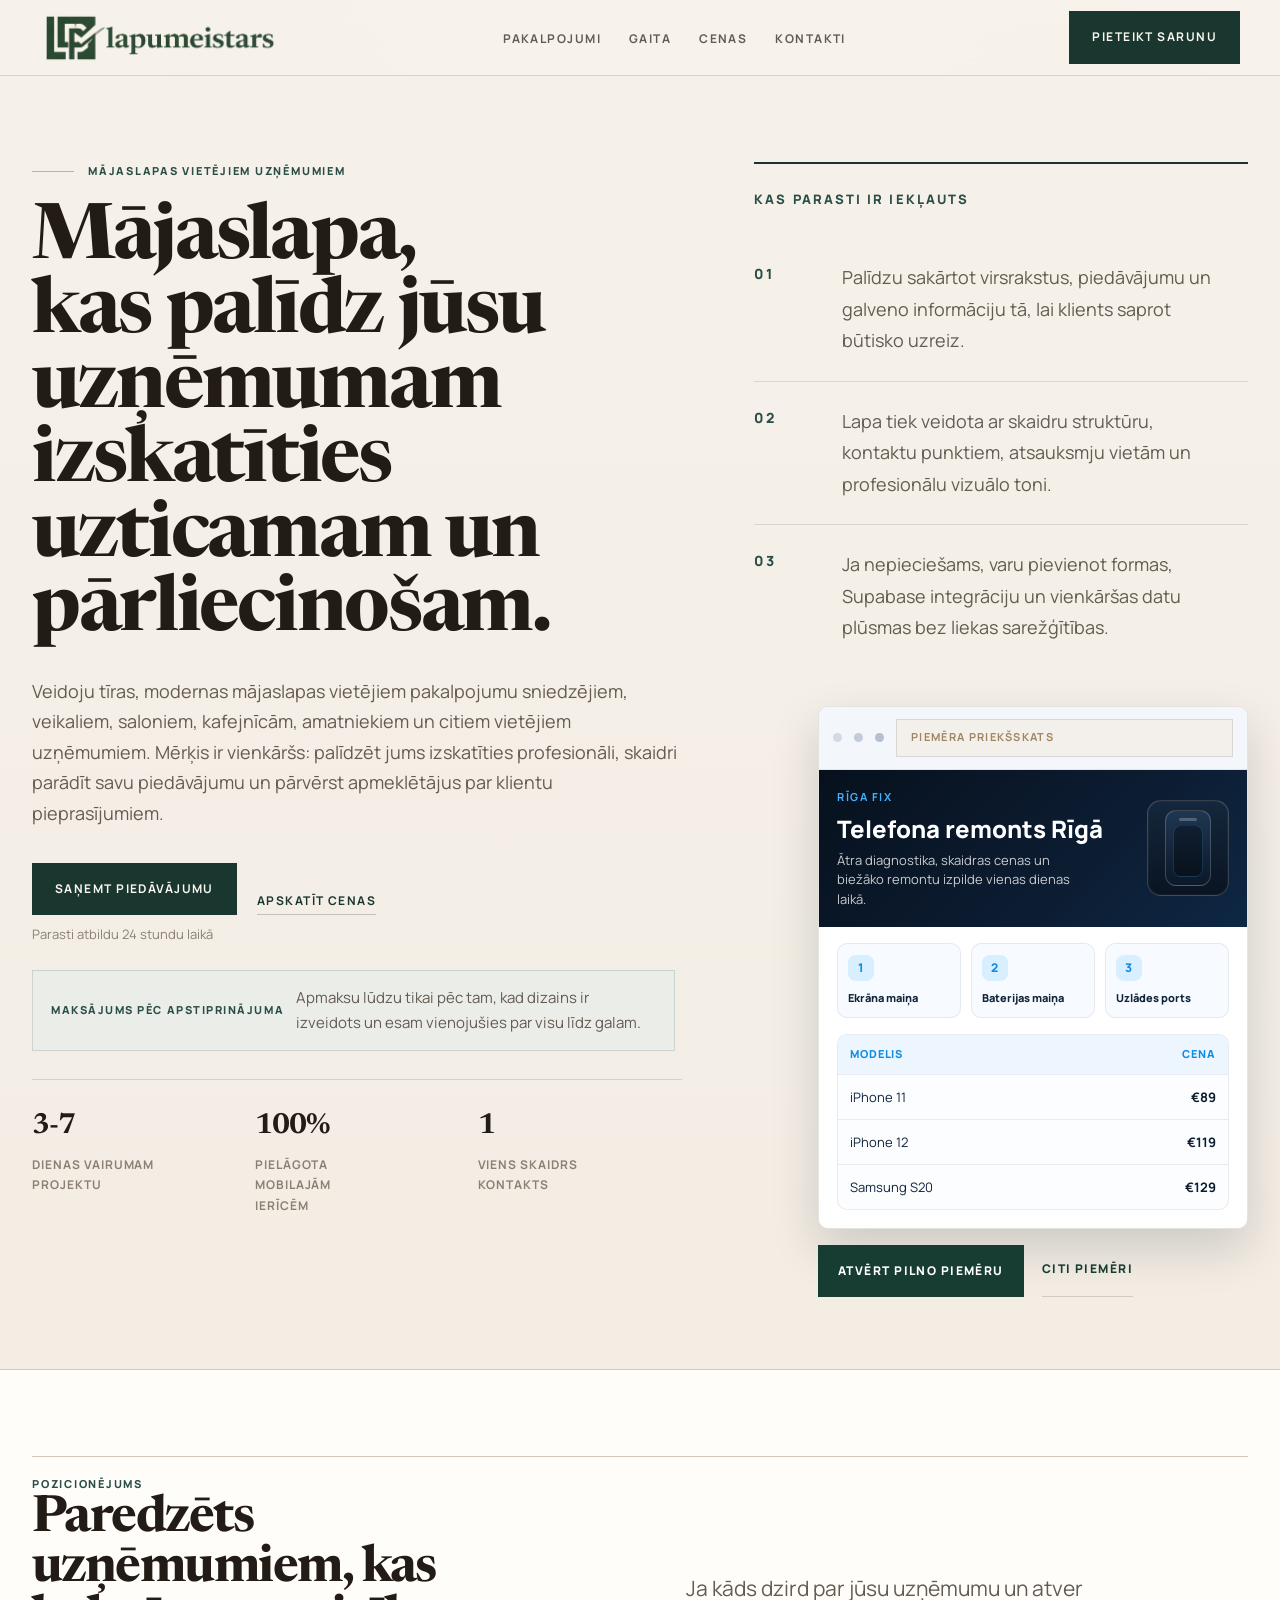
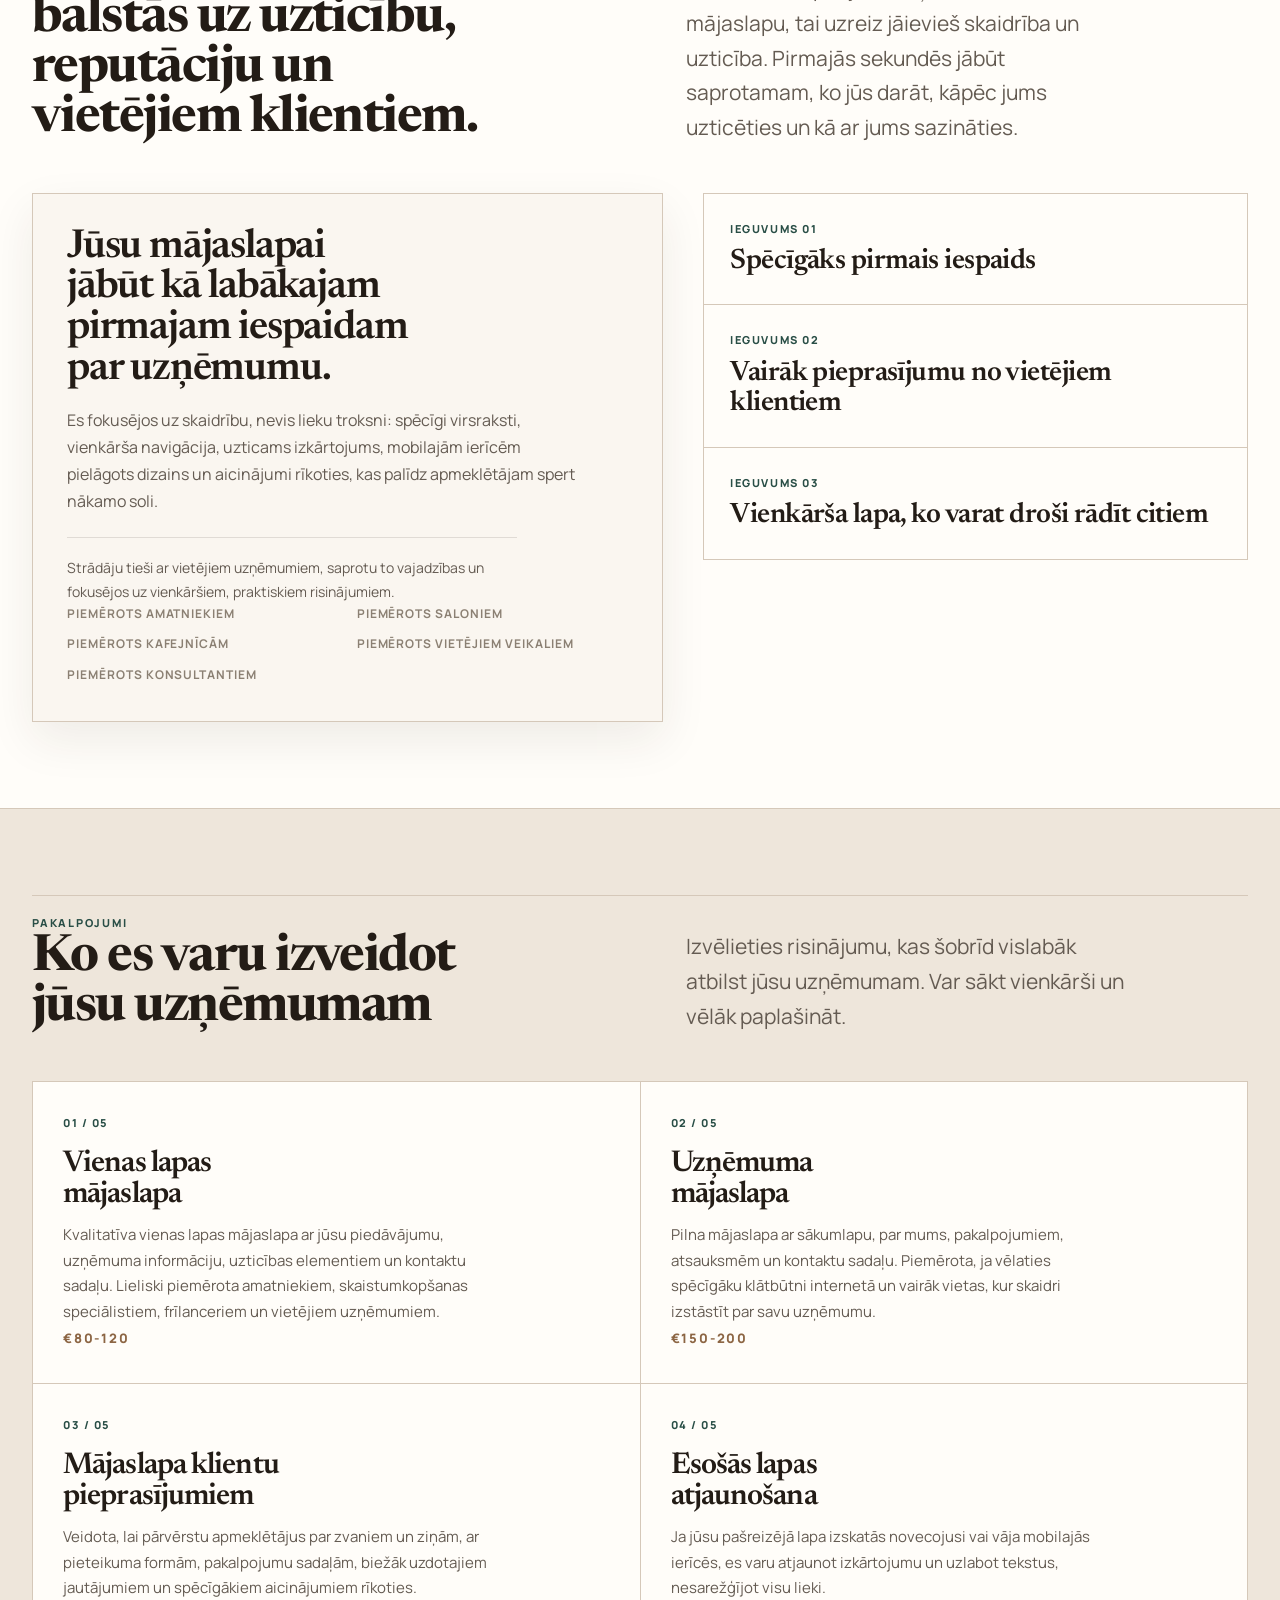
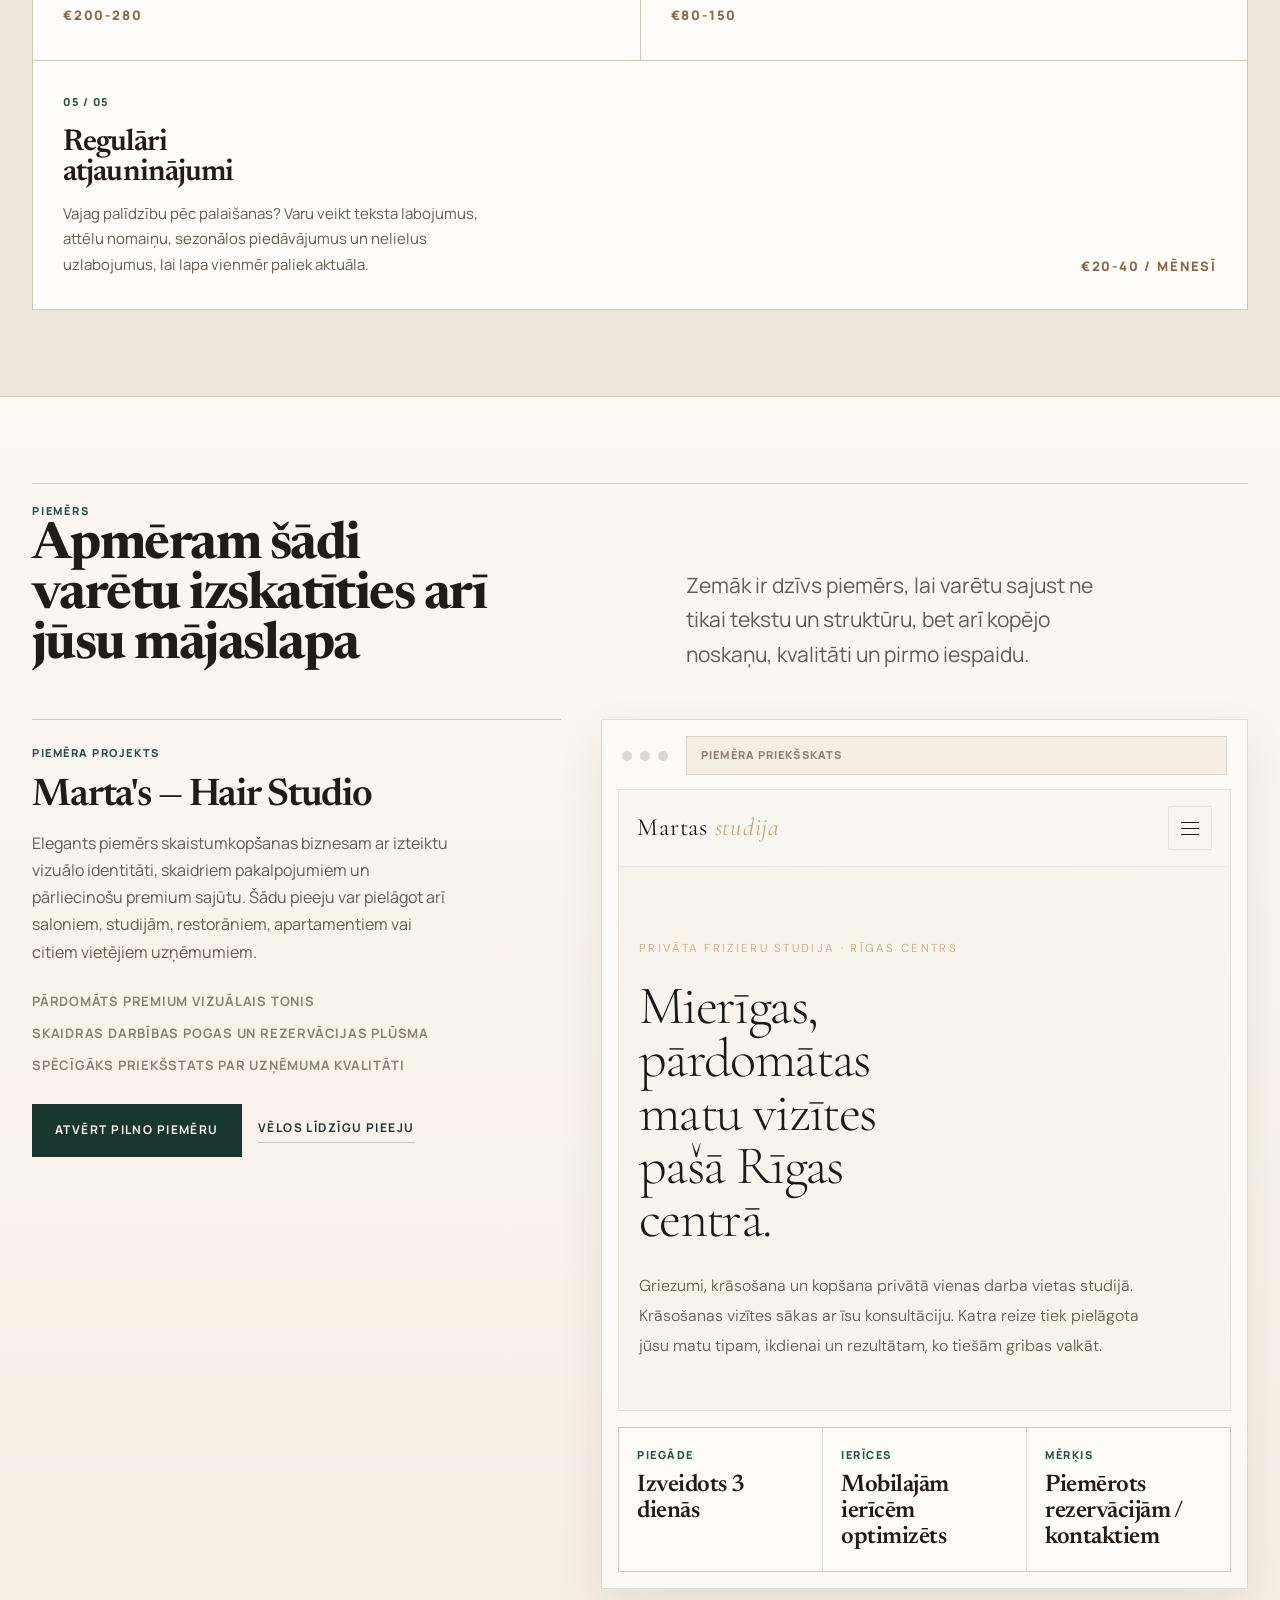
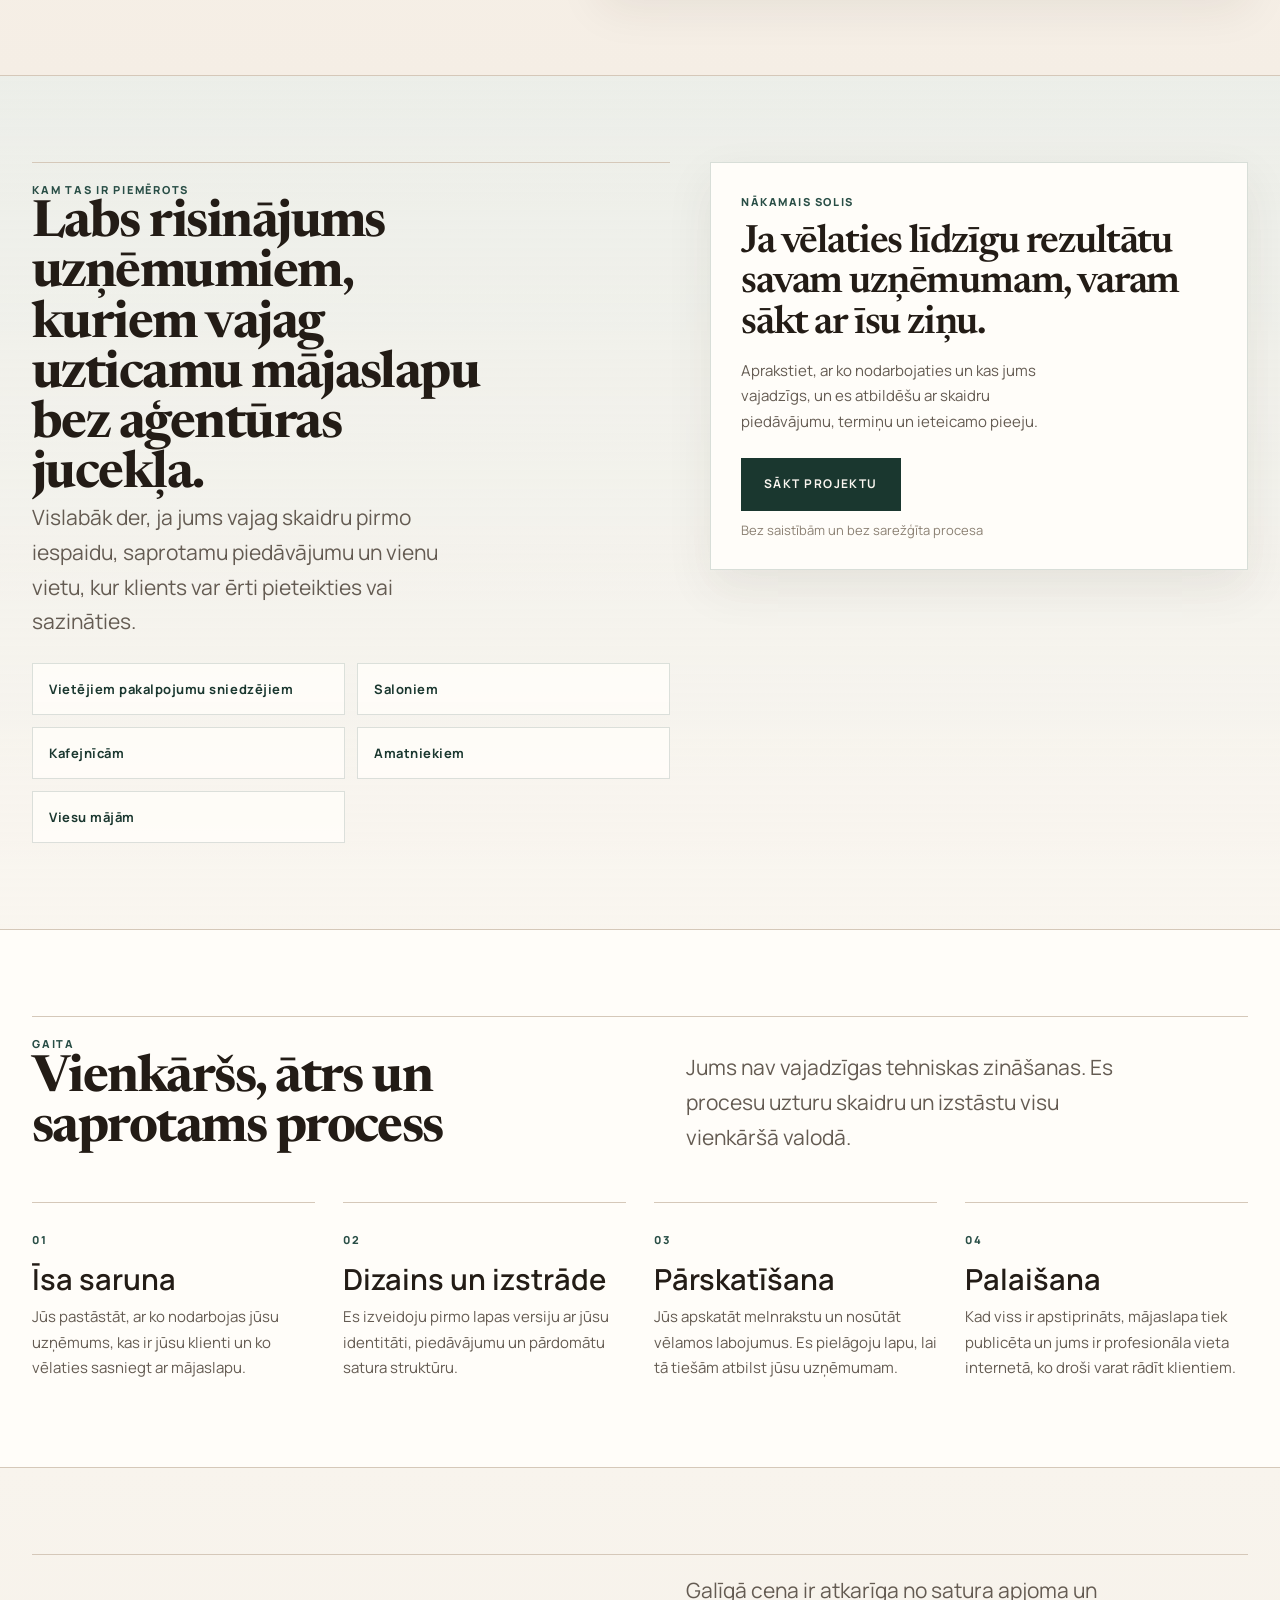
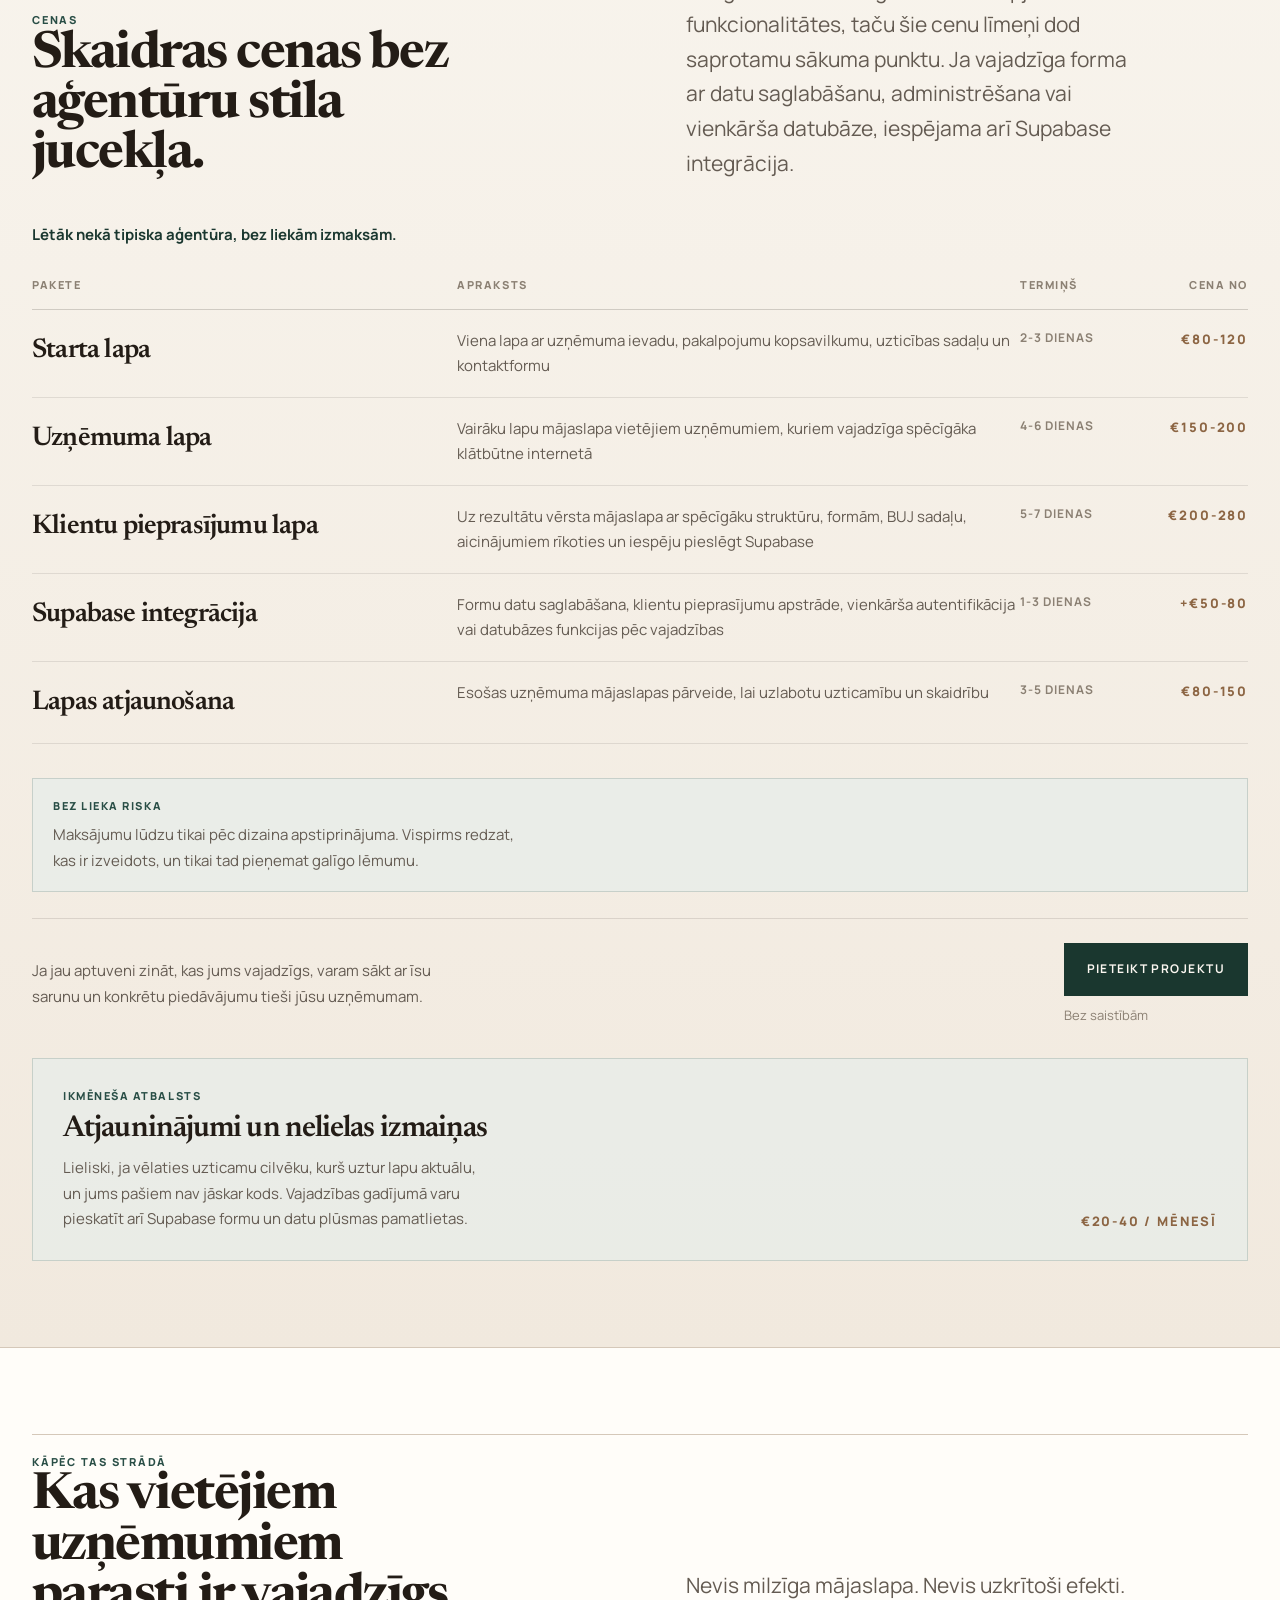
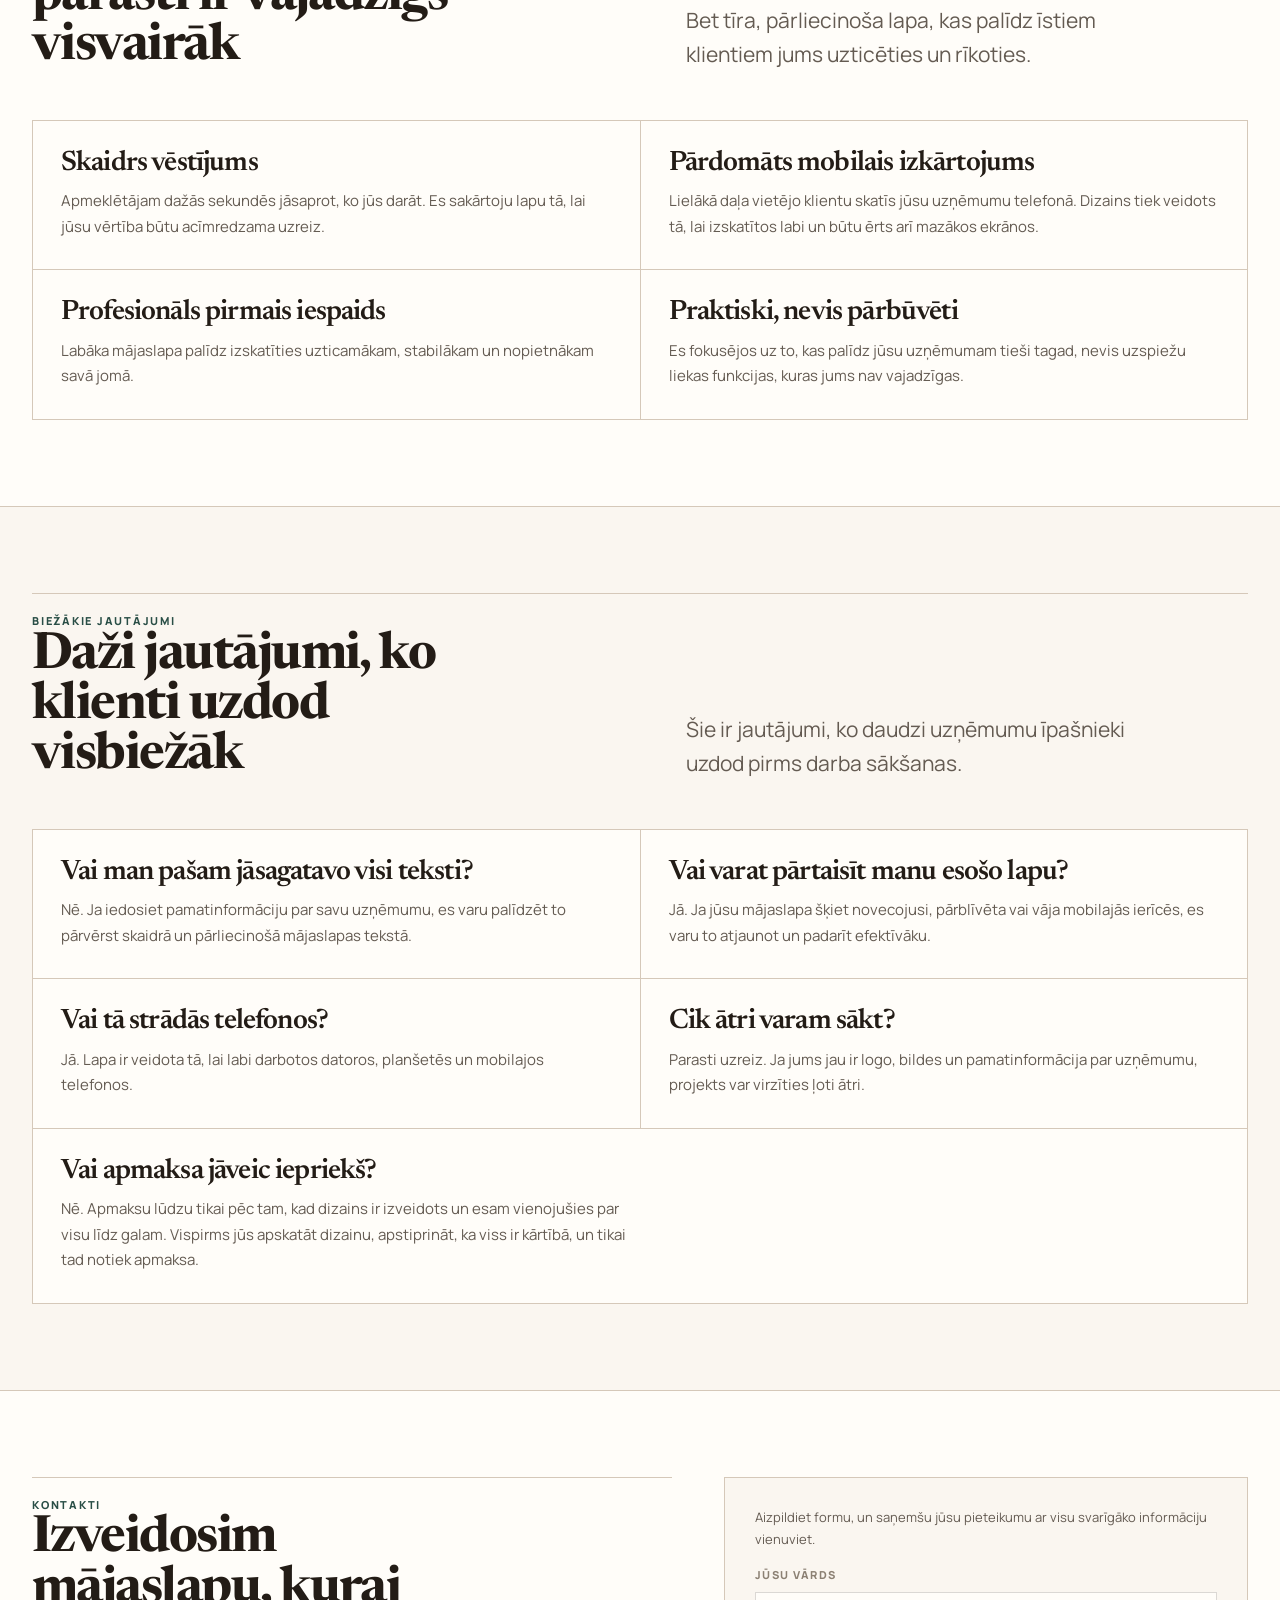
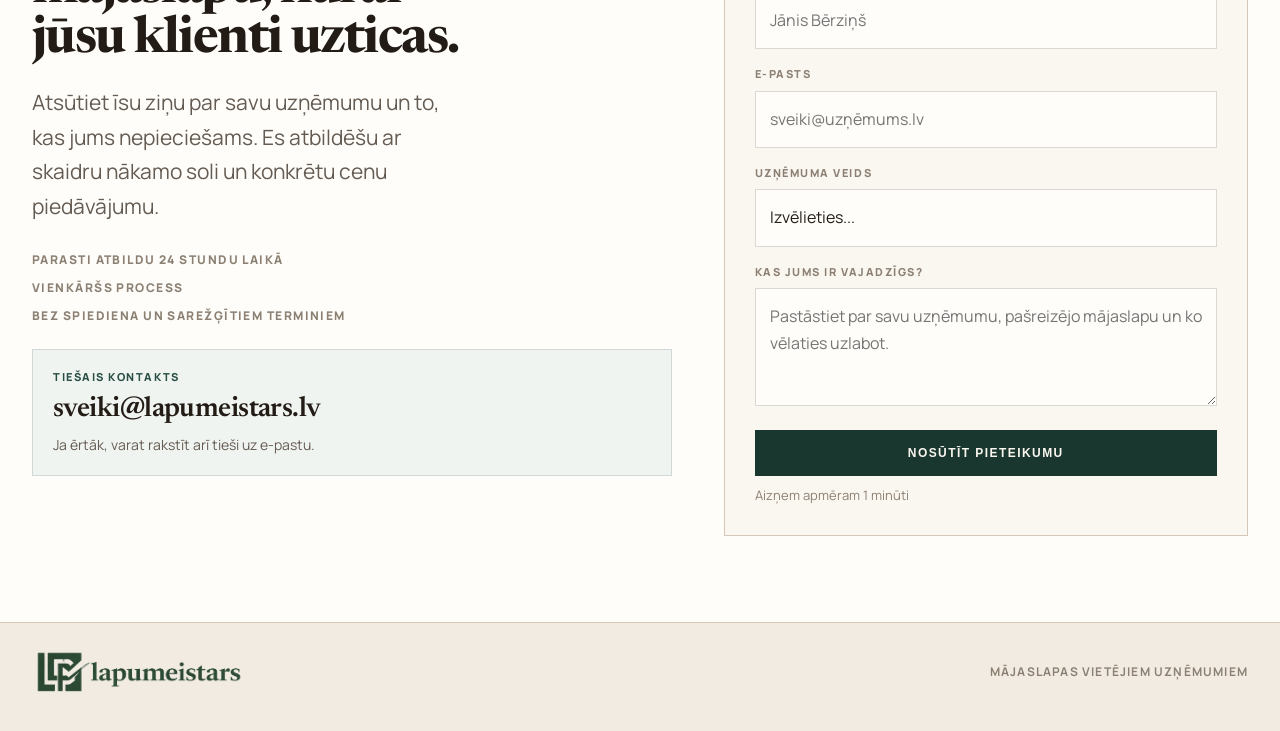
==== index.html @ 53ae664a "Update index.html UGHn" ====
<!DOCTYPE html>
<html lang="lv">
<head>
  <meta charset="UTF-8" />
  <meta name="viewport" content="width=device-width, initial-scale=1.0" />
  <title>Lapumeistars | Mājaslapas vietējiem uzņēmumiem</title>
  <meta
    name="description"
    content="Mājaslapas vietējiem uzņēmumiem. Uzticams dizains, skaidra struktūra un saprotamas cenas, lai jūsu bizness izskatītos profesionāli un iegūtu vairāk klientu."
  />
  <link rel="icon" type="image/png" sizes="256x256" href="lapumeistars-favicon.png" />
  <link rel="shortcut icon" href="lapumeistars-favicon.png" />
  <link rel="preconnect" href="https://fonts.googleapis.com" />
  <link rel="preconnect" href="https://fonts.gstatic.com" crossorigin />
  <link
    href="https://fonts.googleapis.com/css2?family=Manrope:wght@400;500;600;700;800&family=Newsreader:opsz,wght@6..72,400;6..72,600;6..72,700;6..72,800&display=swap"
    rel="stylesheet"
  />
  <link rel="preload" as="image" href="lapumeistars-logo.png" />
  <style>
    *, *::before, *::after { box-sizing: border-box; margin: 0; padding: 0; }

    :root {
      --paper: #f3ede4;
      --paper-soft: #faf6f0;
      --surface: #fffdf9;
      --surface-tint: #eee6db;
      --ink: #231c16;
      --muted: #645b52;
      --muted-soft: #8b8073;
      --line: #d5c8b9;
      --accent: #294e46;
      --accent-strong: #1a372f;
      --accent-soft: #e6eeeb;
      --warm: #8c6543;
      --shadow: 0 18px 44px rgba(45, 35, 22, 0.08);
      --success: #2e6a55;
    }

    html {
      scroll-behavior: smooth;
      scroll-padding-top: 96px;
    }

    body {
      background:
        linear-gradient(180deg, rgba(255, 255, 255, 0.45), rgba(255, 255, 255, 0)) 0 0 / 100% 180px no-repeat,
        linear-gradient(180deg, #f7f2ea 0%, #f1ebe2 100%);
      color: var(--ink);
      caret-color: transparent;
      font-family: "Manrope", sans-serif;
      font-size: 16px;
      line-height: 1.7;
      min-height: 100vh;
      overflow-x: hidden;
    }

    body::before {
      content: "";
      position: fixed;
      inset: 0;
      pointer-events: none;
      background:
        radial-gradient(circle at 14% 10%, rgba(41, 78, 70, 0.06), transparent 20%),
        radial-gradient(circle at 84% 12%, rgba(140, 101, 67, 0.06), transparent 16%);
      z-index: -1;
    }

    a { color: inherit; text-decoration: none; }

    nav {
      position: sticky;
      top: 0;
      z-index: 100;
      display: flex;
      align-items: center;
      justify-content: space-between;
      gap: 30px;
      height: 76px;
      padding: 0 40px;
      background: rgba(247, 242, 234, 0.9);
      backdrop-filter: blur(14px);
      border-bottom: 1px solid rgba(213, 200, 185, 0.8);
    }

    .nav-logo,
    .footer-logo {
      display: inline-flex;
      align-items: center;
      flex-shrink: 0;
    }

    .nav-logo img,
    .footer-logo img {
      display: block;
      width: auto;
      max-width: 100%;
    }

    .nav-logo img { height: 56px; }

    .nav-links {
      display: flex;
      align-items: center;
      gap: 28px;
      list-style: none;
    }

    .nav-links a {
      font-size: 12px;
      font-weight: 700;
      letter-spacing: 0.12em;
      text-transform: uppercase;
      color: var(--muted);
      transition: color 0.2s ease;
    }

    .nav-links a:hover { color: var(--accent-strong); }

    .nav-cta,
    .btn-primary,
    .contact-button {
      display: inline-block;
      border: 1px solid var(--accent-strong);
      background: var(--accent-strong);
      color: var(--paper-soft);
      font-size: 12px;
      font-weight: 700;
      letter-spacing: 0.12em;
      text-transform: uppercase;
      padding: 15px 22px;
      transition: background 0.2s ease, color 0.2s ease, border-color 0.2s ease;
    }

    .nav-cta:hover,
    .btn-primary:hover,
    .contact-button:hover {
      background: var(--accent);
      border-color: var(--accent);
    }

    .btn-secondary {
      display: inline-block;
      font-size: 12px;
      font-weight: 700;
      letter-spacing: 0.12em;
      text-transform: uppercase;
      color: var(--accent-strong);
      padding-bottom: 3px;
      border-bottom: 1px solid rgba(35, 28, 22, 0.22);
      transition: border-color 0.2s ease, color 0.2s ease;
    }

    .btn-secondary:hover {
      color: var(--accent);
      border-color: var(--accent);
    }

    .hero-wrap {
      border-bottom: 1px solid var(--line);
      background:
        linear-gradient(180deg, rgba(255, 255, 255, 0.2), rgba(255, 255, 255, 0)),
        var(--paper);
    }

    .hero,
    .section,
    .pricing-inner,
    .contact-inner {
      width: min(1240px, calc(100% - 64px));
      margin: 0 auto;
    }

    .hero {
      display: grid;
      grid-template-columns: minmax(0, 1.08fr) minmax(320px, 0.82fr);
      gap: 72px;
      padding: 86px 0 72px;
    }

    .hero-copy {
      min-width: 0;
    }

    .eyebrow,
    .section-flag {
      font-size: 11px;
      font-weight: 800;
      letter-spacing: 0.16em;
      text-transform: uppercase;
      color: var(--accent);
    }

    .hero-copy .eyebrow {
      display: flex;
      align-items: center;
      gap: 14px;
      margin-bottom: 22px;
    }

    .hero-copy .eyebrow::before {
      content: "";
      width: 42px;
      height: 1px;
      background: rgba(41, 78, 70, 0.35);
    }

    .hero-title,
    .section-title,
    .service-title,
    .proof-lead,
    .why-title,
    .faq-title,
    .pt-name,
    .rn-title {
      font-family: "Newsreader", serif;
      letter-spacing: -0.03em;
      color: var(--ink);
    }

    .hero-title {
      font-size: clamp(48px, 6vw, 78px);
      font-weight: 700;
      line-height: 0.97;
      margin-bottom: 26px;
      max-width: 11ch;
      text-wrap: balance;
    }

    .hero-body,
    .section-desc,
    .service-body,
    .proof-copy,
    .rn-body,
    .pt-desc,
    .faq-body,
    .why-body,
    .step-body,
    .hero-side-item p {
      color: var(--muted);
    }

    .hero-body {
      font-size: 18px;
      max-width: 43rem;
      margin-bottom: 34px;
    }

    .hero-actions {
      display: flex;
      align-items: center;
      gap: 20px;
      flex-wrap: wrap;
      margin-bottom: 26px;
    }

    .action-stack {
      display: flex;
      flex-direction: column;
      align-items: flex-start;
      gap: 10px;
    }

    .cta-microcopy {
      display: block;
      font-size: 13px;
      line-height: 1.45;
      color: var(--muted-soft);
    }

    .hero-trust {
      display: inline-flex;
      align-items: center;
      gap: 12px;
      margin-bottom: 28px;
      padding: 14px 18px;
      border: 1px solid rgba(41, 78, 70, 0.16);
      background: rgba(230, 238, 235, 0.62);
    }

    .hero-trust strong {
      font-size: 11px;
      font-weight: 800;
      letter-spacing: 0.14em;
      text-transform: uppercase;
      color: var(--accent);
      white-space: nowrap;
    }

    .hero-trust span {
      font-size: 15px;
      color: var(--muted);
      max-width: 40ch;
    }

    .hero-meta {
      display: grid;
      grid-template-columns: repeat(3, minmax(0, 1fr));
      gap: 18px;
      padding-top: 22px;
      border-top: 1px solid rgba(35, 28, 22, 0.14);
    }

    .hero-meta strong {
      display: block;
      font-family: "Newsreader", serif;
      font-size: 29px;
      font-weight: 700;
      letter-spacing: -0.03em;
      margin-bottom: 4px;
    }

    .hero-meta span {
      display: block;
      font-size: 12px;
      font-weight: 700;
      letter-spacing: 0.08em;
      text-transform: uppercase;
      color: var(--muted-soft);
      max-width: 16ch;
    }

    .hero-side {
      padding-top: 24px;
      border-top: 2px solid var(--accent-strong);
      align-self: start;
    }

    .hero-side-title {
      font-size: 13px;
      font-weight: 800;
      letter-spacing: 0.16em;
      text-transform: uppercase;
      color: var(--accent);
      margin-bottom: 28px;
    }

    .hero-side-list {
      display: grid;
    }

    .hero-side-item {
      display: grid;
      grid-template-columns: 64px minmax(0, 1fr);
      gap: 24px;
      padding: 24px 0;
      border-bottom: 1px solid rgba(35, 28, 22, 0.12);
    }

    .hero-side-item:last-child { border-bottom: none; }

    .hero-side-item strong {
      display: block;
      font-size: 14px;
      font-weight: 800;
      letter-spacing: 0.16em;
      text-transform: uppercase;
      color: var(--accent);
    }

    .hero-side-item p {
      font-size: 18px;
      line-height: 1.75;
      max-width: 34ch;
    }

    .section,
    .pricing-inner,
    .contact-inner {
      padding: 86px 0;
    }

    .section-header {
      display: grid;
      grid-template-columns: minmax(0, 0.98fr) minmax(380px, 0.94fr);
      gap: 68px;
      align-items: end;
      margin-bottom: 48px;
      padding-top: 18px;
      border-top: 1px solid var(--line);
    }

    .section-title {
      font-size: clamp(34px, 4vw, 52px);
      font-weight: 700;
      line-height: 0.98;
      max-width: 14ch;
    }

    .section-desc {
      font-size: 21px;
      font-weight: 400;
      line-height: 1.65;
      max-width: 34ch;
    }

    .section-copy {
      align-self: center;
      padding-top: 14px;
    }

    .proof-section {
      background: var(--surface);
      border-bottom: 1px solid var(--line);
    }

    .proof-layout {
      display: grid;
      grid-template-columns: minmax(0, 1.02fr) minmax(320px, 0.88fr);
      gap: 40px;
      align-items: start;
    }

    .proof-panel {
      padding: 34px 34px 36px;
      border: 1px solid var(--line);
      background: var(--paper-soft);
      box-shadow: var(--shadow);
    }

    .proof-lead {
      font-size: 40px;
      font-weight: 600;
      line-height: 1.02;
      max-width: 14ch;
      margin-bottom: 16px;
    }

    .proof-copy {
      font-size: 16px;
      max-width: 52ch;
      margin-bottom: 22px;
    }

    .proof-note {
      padding-top: 18px;
      border-top: 1px solid rgba(35, 28, 22, 0.12);
      font-size: 14px;
      color: var(--muted);
      max-width: 50ch;
    }

    .micro-list {
      display: grid;
      grid-template-columns: repeat(2, minmax(0, 1fr));
      gap: 10px 18px;
      list-style: none;
    }

    .micro-list li {
      font-size: 12px;
      font-weight: 700;
      letter-spacing: 0.08em;
      text-transform: uppercase;
      color: var(--muted-soft);
    }

    .outcome-list {
      display: grid;
      gap: 1px;
      border: 1px solid var(--line);
      background: var(--line);
    }

    .outcome-item {
      padding: 26px 26px 28px;
      background: var(--surface);
    }

    .outcome-label {
      display: block;
      font-size: 11px;
      font-weight: 800;
      letter-spacing: 0.14em;
      text-transform: uppercase;
      color: var(--accent);
      margin-bottom: 8px;
    }

    .outcome-text {
      font-family: "Newsreader", serif;
      font-size: 28px;
      font-weight: 600;
      letter-spacing: -0.02em;
      line-height: 1.08;
    }

    .services-section {
      background: var(--surface-tint);
      border-bottom: 1px solid var(--line);
    }

    .services-grid {
      display: grid;
      grid-template-columns: repeat(2, minmax(0, 1fr));
      gap: 1px;
      background: var(--line);
      border: 1px solid var(--line);
    }

    .service-card {
      padding: 32px 30px;
      background: var(--surface);
      transition: transform 0.22s ease, box-shadow 0.22s ease;
    }

    .service-card:hover {
      transform: translateY(-2px);
      box-shadow: 0 12px 26px rgba(45, 35, 22, 0.06);
    }

    .service-card-wide {
      grid-column: 1 / -1;
      display: grid;
      grid-template-columns: minmax(0, 1fr) auto;
      gap: 24px;
      align-items: end;
    }

    .service-num {
      display: block;
      font-size: 11px;
      font-weight: 800;
      letter-spacing: 0.14em;
      text-transform: uppercase;
      color: var(--accent);
      margin-bottom: 16px;
    }

    .service-title {
      font-size: 30px;
      font-weight: 600;
      line-height: 1.02;
      margin-bottom: 12px;
      max-width: 14ch;
    }

    .service-body {
      font-size: 15px;
      max-width: 48ch;
    }

    .service-price,
    .pt-price,
    .rn-price {
      font-size: 13px;
      font-weight: 800;
      letter-spacing: 0.14em;
      text-transform: uppercase;
      color: var(--warm);
    }

    .examples-section {
      background: linear-gradient(180deg, #fcf8f2 0%, #f5eee5 100%);
      border-bottom: 1px solid var(--line);
    }

    .example-layout {
      display: grid;
      grid-template-columns: minmax(320px, 0.9fr) minmax(0, 1.1fr);
      gap: 40px;
      align-items: start;
    }

    .example-copy {
      padding-top: 18px;
      border-top: 1px solid var(--line);
    }

    .example-label {
      display: inline-block;
      margin-bottom: 14px;
      font-size: 11px;
      font-weight: 800;
      letter-spacing: 0.14em;
      text-transform: uppercase;
      color: var(--accent);
    }

    .example-name {
      font-family: "Newsreader", serif;
      font-size: 38px;
      font-weight: 600;
      line-height: 1.02;
      letter-spacing: -0.03em;
      margin-bottom: 14px;
    }

    .example-desc {
      font-size: 16px;
      color: var(--muted);
      max-width: 42ch;
      margin-bottom: 24px;
    }

    .example-list {
      display: grid;
      gap: 10px;
      list-style: none;
      margin-bottom: 28px;
    }

    .example-list li {
      font-size: 13px;
      font-weight: 700;
      letter-spacing: 0.06em;
      text-transform: uppercase;
      color: var(--muted-soft);
    }

    .example-actions {
      display: flex;
      align-items: center;
      gap: 16px;
      flex-wrap: wrap;
    }

    .example-browser {
      padding: 16px;
      border: 1px solid rgba(35, 28, 22, 0.14);
      background: rgba(255, 253, 249, 0.84);
      box-shadow: var(--shadow);
    }

    .example-browser-bar {
      display: flex;
      align-items: center;
      justify-content: space-between;
      gap: 18px;
      padding: 0 4px 14px;
    }

    .example-browser-dots {
      display: flex;
      gap: 8px;
    }

    .example-browser-dots span {
      width: 10px;
      height: 10px;
      border-radius: 999px;
      background: rgba(35, 28, 22, 0.16);
    }

    .example-browser-url {
      flex: 1;
      min-width: 0;
      padding: 9px 14px;
      border: 1px solid rgba(35, 28, 22, 0.12);
      background: rgba(243, 237, 228, 0.9);
      font-size: 11px;
      font-weight: 800;
      letter-spacing: 0.1em;
      text-transform: uppercase;
      color: var(--muted-soft);
      white-space: nowrap;
      overflow: hidden;
      text-overflow: ellipsis;
    }

    .example-browser-screen {
      min-height: 620px;
      border: 1px solid rgba(35, 28, 22, 0.12);
      background: var(--surface);
      overflow: hidden;
    }

    .example-browser-screen iframe {
      width: 100%;
      height: 620px;
      border: 0;
      display: block;
      background: var(--surface);
    }

    .example-deliverables {
      display: grid;
      grid-template-columns: repeat(3, minmax(0, 1fr));
      gap: 1px;
      margin-top: 16px;
      border: 1px solid rgba(35, 28, 22, 0.12);
      background: rgba(35, 28, 22, 0.12);
    }

    .example-deliverable {
      padding: 18px 18px 20px;
      background: rgba(255, 253, 249, 0.96);
    }

    .example-deliverable span {
      display: block;
      font-size: 11px;
      font-weight: 800;
      letter-spacing: 0.14em;
      text-transform: uppercase;
      color: var(--accent);
      margin-bottom: 8px;
    }

    .example-deliverable strong {
      display: block;
      font-family: "Newsreader", serif;
      font-size: 24px;
      font-weight: 600;
      line-height: 1.08;
      letter-spacing: -0.02em;
      color: var(--ink);
    }

    .mid-cta-section {
      background: linear-gradient(180deg, rgba(230, 238, 235, 0.56) 0%, rgba(250, 246, 240, 0.92) 100%);
      border-bottom: 1px solid var(--line);
    }

    .mid-cta-grid {
      display: grid;
      grid-template-columns: minmax(0, 1.02fr) minmax(320px, 0.86fr);
      gap: 40px;
      align-items: start;
    }

    .mid-cta-copy {
      padding-top: 18px;
      border-top: 1px solid var(--line);
    }

    .fit-list {
      display: grid;
      grid-template-columns: repeat(auto-fit, minmax(220px, 1fr));
      gap: 12px;
      list-style: none;
      margin-top: 24px;
    }

    .fit-item {
      padding: 14px 16px;
      border: 1px solid rgba(41, 78, 70, 0.16);
      background: rgba(255, 253, 249, 0.88);
      font-size: 13px;
      font-weight: 700;
      letter-spacing: 0.04em;
      color: var(--accent-strong);
    }

    .mid-cta-panel {
      padding: 30px;
      border: 1px solid rgba(41, 78, 70, 0.18);
      background: var(--surface);
      box-shadow: var(--shadow);
    }

    .mid-cta-kicker {
      margin-bottom: 12px;
      font-size: 11px;
      font-weight: 800;
      letter-spacing: 0.14em;
      text-transform: uppercase;
      color: var(--accent);
    }

    .mid-cta-title {
      font-family: "Newsreader", serif;
      font-size: 39px;
      font-weight: 600;
      line-height: 1.03;
      letter-spacing: -0.03em;
      margin-bottom: 14px;
    }

    .mid-cta-body {
      font-size: 15px;
      color: var(--muted);
      max-width: 38ch;
      margin-bottom: 24px;
    }

    .process-section {
      background: var(--surface);
      border-bottom: 1px solid var(--line);
    }

    .steps-grid {
      display: grid;
      grid-template-columns: repeat(4, minmax(0, 1fr));
      gap: 28px;
    }

    .step {
      padding-top: 22px;
      border-top: 1px solid var(--line);
    }

    .step-num {
      display: inline-block;
      margin-bottom: 14px;
      font-size: 11px;
      font-weight: 800;
      letter-spacing: 0.14em;
      text-transform: uppercase;
      color: var(--accent);
    }

    .step-title {
      font-size: 29px;
      font-weight: 600;
      line-height: 1.04;
      margin-bottom: 10px;
    }

    .step-body {
      font-size: 15px;
    }

    .pricing-section {
      background: linear-gradient(180deg, #f8f4ed, #f1e9de);
      border-bottom: 1px solid var(--line);
    }

    .pricing-table {
      width: 100%;
      border-collapse: collapse;
      margin-bottom: 34px;
    }

    .pricing-table thead tr {
      border-bottom: 1px solid rgba(35, 28, 22, 0.18);
    }

    .pricing-table th {
      padding: 0 0 14px;
      text-align: left;
      font-size: 11px;
      font-weight: 800;
      letter-spacing: 0.14em;
      text-transform: uppercase;
      color: var(--muted-soft);
    }

    .pricing-table th:last-child,
    .pt-price { text-align: right; }

    .pricing-table td {
      padding: 18px 0;
      vertical-align: top;
      border-bottom: 1px solid rgba(35, 28, 22, 0.1);
    }

    .pt-name {
      font-size: 27px;
      font-weight: 600;
      padding-right: 24px;
    }

    .pt-desc {
      font-size: 15px;
      padding-right: 24px;
      max-width: 42ch;
    }

    .pt-time {
      font-size: 12px;
      font-weight: 700;
      letter-spacing: 0.08em;
      text-transform: uppercase;
      color: var(--muted-soft);
      padding-right: 24px;
      white-space: nowrap;
    }

    .pt-price {
      white-space: nowrap;
    }

    .retainer-note {
      display: flex;
      align-items: end;
      justify-content: space-between;
      gap: 28px;
      padding: 28px 30px;
      border: 1px solid rgba(41, 78, 70, 0.18);
      background: rgba(230, 238, 235, 0.68);
    }

    .rn-label {
      font-size: 11px;
      font-weight: 800;
      letter-spacing: 0.14em;
      text-transform: uppercase;
      color: var(--accent);
      margin-bottom: 8px;
    }

    .rn-title {
      font-size: 30px;
      font-weight: 600;
      line-height: 1.04;
      margin-bottom: 10px;
    }

    .rn-body {
      font-size: 15px;
      max-width: 46ch;
    }

    .pricing-actions {
      display: flex;
      align-items: center;
      justify-content: space-between;
      gap: 26px;
      margin-bottom: 34px;
      padding-top: 24px;
      border-top: 1px solid rgba(35, 28, 22, 0.12);
    }

    .pricing-actions p {
      font-size: 15px;
      color: var(--muted);
      max-width: 46ch;
    }

    .pricing-trust {
      display: flex;
      align-items: flex-start;
      gap: 16px;
      margin-bottom: 26px;
      padding: 18px 20px;
      border: 1px solid rgba(41, 78, 70, 0.18);
      background: rgba(230, 238, 235, 0.68);
    }

    .pricing-trust strong {
      display: block;
      font-size: 11px;
      font-weight: 800;
      letter-spacing: 0.14em;
      text-transform: uppercase;
      color: var(--accent);
      margin-bottom: 6px;
    }

    .pricing-trust p {
      font-size: 15px;
      color: var(--muted);
      max-width: 54ch;
    }

    .pricing-positioning {
      margin: -6px 0 28px;
      font-size: 15px;
      font-weight: 700;
      color: var(--accent-strong);
    }

    .trust-section {
      background: var(--surface);
      border-bottom: 1px solid var(--line);
    }

    .why-grid,
    .faq-grid {
      display: grid;
      grid-template-columns: repeat(2, minmax(0, 1fr));
      gap: 1px;
      background: var(--line);
      border: 1px solid var(--line);
    }

    .why-card,
    .faq-item {
      padding: 28px 28px 30px;
      background: var(--surface);
    }

    .faq-item-wide { grid-column: 1 / -1; }

    .faq-item-wide .faq-body { max-width: 64ch; }

    .why-title,
    .faq-title {
      font-size: 28px;
      font-weight: 600;
      line-height: 1.05;
      margin-bottom: 10px;
    }

    .why-body,
    .faq-body {
      font-size: 15px;
    }

    .faq-section {
      background: var(--paper-soft);
      border-bottom: 1px solid var(--line);
    }

    .contact-section {
      background: var(--surface);
      border-bottom: 1px solid var(--line);
    }

    .contact-inner {
      display: grid;
      grid-template-columns: minmax(0, 1fr) minmax(340px, 0.82fr);
      gap: 52px;
      align-items: start;
    }

    .contact-copy {
      padding-top: 18px;
      border-top: 1px solid var(--line);
    }

    .contact-copy .section-title {
      margin-bottom: 20px;
    }

    .contact-copy .section-desc {
      margin-bottom: 26px;
    }

    .contact-meta {
      display: grid;
      gap: 8px;
      font-size: 12px;
      font-weight: 800;
      letter-spacing: 0.12em;
      text-transform: uppercase;
      color: var(--muted-soft);
    }

    .contact-direct {
      margin-top: 22px;
      padding: 18px 20px;
      border: 1px solid rgba(41, 78, 70, 0.16);
      background: rgba(230, 238, 235, 0.6);
    }

    .contact-direct-label {
      margin-bottom: 8px;
      font-size: 11px;
      font-weight: 800;
      letter-spacing: 0.14em;
      text-transform: uppercase;
      color: var(--accent);
    }

    .contact-direct-link {
      display: inline-flex;
      align-items: center;
      font-family: "Newsreader", serif;
      font-size: 28px;
      font-weight: 600;
      letter-spacing: -0.02em;
      line-height: 1.1;
    }

    .contact-direct-link:hover { color: var(--accent); }

    .contact-direct-copy {
      margin-top: 8px;
      font-size: 14px;
      color: var(--muted);
    }

    .contact-form {
      position: relative;
      display: flex;
      flex-direction: column;
      gap: 16px;
      padding: 30px;
      border: 1px solid var(--line);
      background: var(--paper-soft);
    }

    .form-helper {
      margin-top: -2px;
      font-size: 13px;
      color: var(--muted);
    }

    .form-microcopy {
      margin-top: -6px;
    }

    .form-field label {
      display: block;
      margin-bottom: 7px;
      font-size: 11px;
      font-weight: 800;
      letter-spacing: 0.14em;
      text-transform: uppercase;
      color: var(--muted-soft);
    }

    .form-field input,
    .form-field textarea,
    .form-field select {
      width: 100%;
      background: var(--surface);
      border: 1px solid rgba(35, 28, 22, 0.16);
      caret-color: var(--ink);
      color: var(--ink);
      font: inherit;
      padding: 14px 14px;
      outline: none;
      transition: border-color 0.2s ease, box-shadow 0.2s ease;
      appearance: none;
    }

    .form-field input:focus,
    .form-field textarea:focus,
    .form-field select:focus {
      border-color: var(--accent);
      box-shadow: 0 0 0 4px rgba(41, 78, 70, 0.08);
    }

    .form-field textarea {
      min-height: 118px;
      resize: vertical;
      line-height: 1.65;
    }

    .form-field-trap {
      position: absolute;
      left: -9999px;
      width: 1px;
      height: 1px;
      overflow: hidden;
      opacity: 0;
      pointer-events: none;
    }

    .contact-button[disabled] {
      opacity: 0.72;
      cursor: wait;
    }

    .form-msg {
      display: none;
      padding: 12px 14px;
      border-left: 2px solid var(--accent);
      background: var(--surface);
      font-size: 13px;
      color: var(--accent);
    }

    .form-msg.show { display: block; }

    .form-msg.is-error {
      color: var(--warm);
      border-color: var(--warm);
    }

    .form-msg.is-success {
      color: var(--success);
      border-color: var(--success);
    }

    footer {
      display: flex;
      align-items: center;
      justify-content: space-between;
      gap: 18px;
      width: min(1240px, calc(100% - 64px));
      margin: 0 auto;
      padding: 24px 0 34px;
      font-size: 12px;
      font-weight: 700;
      letter-spacing: 0.1em;
      text-transform: uppercase;
      color: var(--muted-soft);
    }

    .footer-logo img { height: 50px; }

    .reveal {
      opacity: 0;
      transform: translateY(20px);
      transition: opacity 0.72s ease, transform 0.72s ease;
    }

    .reveal.visible {
      opacity: 1;
      transform: translateY(0);
    }

    .delay-1 { transition-delay: 0.08s; }
    .delay-2 { transition-delay: 0.16s; }

    @media (prefers-reduced-motion: reduce) {
      html { scroll-behavior: auto; }
      .reveal,
      .delay-1,
      .delay-2 {
        opacity: 1;
        transform: none;
        transition: none;
      }
    }

    @media (max-width: 1080px) {
      nav {
        padding: 0 24px;
      }

      .nav-logo img { height: 50px; }

      .footer-logo img { height: 46px; }

      .hero,
      .section,
      .pricing-inner,
      .contact-inner,
      footer {
        width: min(1240px, calc(100% - 40px));
      }

      .hero,
      .section-header,
      .proof-layout,
      .example-layout,
      .mid-cta-grid,
      .contact-inner {
        grid-template-columns: 1fr;
        gap: 32px;
      }

      .hero {
        padding: 74px 0 60px;
      }

      .hero-title {
        max-width: 12ch;
      }

      .hero-side {
        max-width: 720px;
      }

      .section,
      .pricing-inner,
      .contact-inner {
        padding: 68px 0;
      }

      .pricing-actions {
        flex-direction: column;
        align-items: flex-start;
      }

      .pricing-trust {
        flex-direction: column;
        gap: 10px;
      }

      .section-header {
        margin-bottom: 36px;
      }

      .services-grid,
      .why-grid,
      .faq-grid {
        grid-template-columns: 1fr;
      }

      .service-card-wide {
        grid-template-columns: 1fr;
      }

      .example-browser-screen,
      .example-browser-screen iframe {
        min-height: 560px;
        height: 560px;
      }

      .example-deliverables {
        grid-template-columns: 1fr;
      }

      .fit-list {
        grid-template-columns: 1fr;
      }

      .steps-grid {
        grid-template-columns: repeat(2, minmax(0, 1fr));
      }

      .retainer-note {
        flex-direction: column;
        align-items: flex-start;
      }
    }

    @media (max-width: 720px) {
      nav {
        display: grid;
        grid-template-columns: minmax(0, 1fr) auto;
        gap: 14px 16px;
        height: auto;
        padding: 16px 20px 18px;
        align-items: center;
      }

      .nav-logo img { height: 44px; }

      .footer-logo img { height: 42px; }

      .nav-links {
        grid-column: 1 / -1;
        width: 100%;
        display: grid;
        grid-template-columns: repeat(2, minmax(0, 1fr));
        gap: 10px 18px;
      }

      .nav-links a {
        display: block;
        padding-top: 4px;
      }

      .nav-cta {
        justify-self: end;
        padding: 12px 16px;
      }

      .hero,
      .section,
      .pricing-inner,
      .contact-inner,
      footer {
        width: calc(100% - 32px);
      }

      .hero-title,
      .section-title,
      .proof-lead,
      .service-title,
      .why-title,
      .faq-title,
      .pt-name,
      .rn-title {
        max-width: none;
      }

      .hero-meta,
      .steps-grid {
        grid-template-columns: 1fr;
      }

      .micro-list {
        grid-template-columns: 1fr;
      }

      .pricing-table .pt-desc,
      .pricing-table .pt-time {
        display: none;
      }

      .example-actions {
        flex-direction: column;
        align-items: flex-start;
      }

      .hero-trust {
        display: grid;
        gap: 6px;
        margin-bottom: 24px;
      }

      .example-browser {
        padding: 12px;
      }

      .example-browser-screen,
      .example-browser-screen iframe {
        min-height: 420px;
        height: 420px;
      }

      .contact-form {
        padding: 24px;
      }

      .contact-direct-link {
        font-size: 23px;
        word-break: break-word;
      }

      footer {
        flex-direction: column;
        align-items: flex-start;
        padding-bottom: 28px;
      }
    }

    @media (max-width: 560px) {
      nav {
        grid-template-columns: 1fr;
      }

      .nav-cta {
        justify-self: stretch;
        text-align: center;
      }
    }
  </style>
</head>
<body>
  <nav>
    <a href="#top" class="nav-logo" aria-label="Lapumeistars sākumlapa">
      <img
        src="lapumeistars-logo.png"
        alt="Lapumeistars"
        width="967"
        height="226"
        fetchpriority="high"
        decoding="async"
      />
    </a>
    <ul class="nav-links">
      <li><a href="#services">Pakalpojumi</a></li>
      <li><a href="#process">Gaita</a></li>
      <li><a href="#pricing">Cenas</a></li>
      <li><a href="#contact">Kontakti</a></li>
    </ul>
    <a href="#contact" class="nav-cta">Pieteikt sarunu</a>
  </nav>

  <div class="hero-wrap" id="top">
    <section class="hero">
      <div class="hero-copy reveal">
        <p class="eyebrow">Mājaslapas vietējiem uzņēmumiem</p>
        <h1 class="hero-title">Mājaslapa, kas palīdz jūsu uzņēmumam izskatīties uzticamam un pārliecinošam.</h1>
        <p class="hero-body">
          Veidoju tīras, modernas mājaslapas vietējiem pakalpojumu sniedzējiem, veikaliem, saloniem, kafejnīcām,
          amatniekiem un citiem vietējiem uzņēmumiem. Mērķis ir vienkāršs: palīdzēt jums izskatīties profesionāli,
          skaidri parādīt savu piedāvājumu un pārvērst apmeklētājus par klientu pieprasījumiem.
        </p>
        <div class="hero-actions">
          <div class="action-stack">
            <a href="#contact" class="btn-primary">Saņemt piedāvājumu</a>
            <span class="cta-microcopy">Parasti atbildu 24 stundu laikā</span>
          </div>
          <a href="#pricing" class="btn-secondary">Apskatīt cenas</a>
        </div>
        <div class="hero-trust">
          <strong>Maksājums pēc apstiprinājuma</strong>
          <span>Apmaksu lūdzu tikai pēc tam, kad dizains ir izveidots un esam vienojušies par visu līdz galam.</span>
        </div>
        <div class="hero-meta">
          <div>
            <strong>3-7</strong>
            <span>Dienas vairumam projektu</span>
          </div>
          <div>
            <strong>100%</strong>
            <span>Pielāgota mobilajām ierīcēm</span>
          </div>
          <div>
            <strong>1</strong>
            <span>Viens skaidrs kontakts</span>
          </div>
        </div>
      </div>

      <aside class="hero-side reveal delay-1">
        <p class="hero-side-title">Kas parasti ir iekļauts</p>
        <div class="hero-side-list">
          <div class="hero-side-item">
            <strong>01</strong>
            <p>Palīdzu sakārtot virsrakstus, piedāvājumu un galveno informāciju tā, lai klients saprot būtisko uzreiz.</p>
          </div>
          <div class="hero-side-item">
            <strong>02</strong>
            <p>Lapa tiek veidota ar skaidru struktūru, kontaktu punktiem, atsauksmju vietām un profesionālu vizuālo toni.</p>
          </div>
          <div class="hero-side-item">
            <strong>03</strong>
            <p>Ja nepieciešams, varu pievienot formas, Supabase integrāciju un vienkāršas datu plūsmas bez liekas sarežģītības.</p>
          </div>
        </div>
        <div style="margin-top:38px;width:100%;max-width:430px;margin-left:auto;border:1px solid rgba(35,28,22,0.12);border-radius:10px;box-shadow:0 20px 48px rgba(9,18,31,0.16);background:#ffffff;overflow:hidden;">
          <div style="display:flex;align-items:center;gap:12px;padding:12px 14px;background:#f3f6fa;border-bottom:1px solid rgba(15,38,63,0.08);">
            <div style="width:9px;height:9px;border-radius:50%;background:#d3dae4;"></div>
            <div style="width:9px;height:9px;border-radius:50%;background:#c2ccda;"></div>
            <div style="width:9px;height:9px;border-radius:50%;background:#b4c0d0;"></div>
            <div style="flex:1 1 auto;min-height:38px;display:flex;align-items:center;padding:0 14px;border:1px solid rgba(35,28,22,0.12);background:rgba(244,239,231,0.72);font-size:11px;font-weight:700;letter-spacing:0.12em;text-transform:uppercase;color:#9f8560;">Piemēra priekšskats</div>
          </div>
          <div style="padding:18px;background:linear-gradient(135deg,#07111d 0%,#0c1c31 58%,#0e2744 100%);color:#ffffff;">
            <div style="display:flex;align-items:center;justify-content:space-between;gap:12px;">
              <div>
                <div style="font-size:11px;font-weight:700;letter-spacing:0.14em;text-transform:uppercase;color:#44b2ff;">Rīga Fix</div>
                <div style="margin-top:10px;font-size:24px;line-height:1.1;font-weight:800;">Telefona remonts Rīgā</div>
                <div style="margin-top:8px;font-size:13px;line-height:1.5;color:rgba(255,255,255,0.78);max-width:30ch;">Ātra diagnostika, skaidras cenas un biežāko remontu izpilde vienas dienas laikā.</div>
              </div>
              <div style="flex:0 0 82px;height:96px;border-radius:14px;border:1px solid rgba(255,255,255,0.18);background:linear-gradient(180deg,#14273c 0%,#0a1422 100%);display:flex;align-items:center;justify-content:center;box-shadow:inset 0 0 0 1px rgba(255,255,255,0.04);">
                <div style="width:46px;height:76px;border-radius:11px;border:1px solid rgba(255,255,255,0.2);background:linear-gradient(180deg,#1f3652 0%,#0b1828 100%);position:relative;">
                  <div style="position:absolute;top:7px;left:50%;transform:translateX(-50%);width:18px;height:3px;border-radius:999px;background:rgba(255,255,255,0.24);"></div>
                  <div style="position:absolute;inset:14px 7px 8px;border-radius:8px;background:linear-gradient(180deg,#111f31 0%,#08111c 100%);border:1px solid rgba(68,178,255,0.2);"></div>
                </div>
              </div>
            </div>
          </div>
          <div style="padding:16px 18px 18px;background:#ffffff;">
            <div style="display:grid;grid-template-columns:repeat(3,minmax(0,1fr));gap:10px;">
              <div style="padding:11px 10px;border:1px solid rgba(13,35,58,0.08);border-radius:10px;background:#f7fbff;">
                <div style="width:26px;height:26px;border-radius:8px;background:#d8efff;color:#0e8de2;display:flex;align-items:center;justify-content:center;font-size:12px;font-weight:800;">1</div>
                <div style="margin-top:10px;font-size:11px;line-height:1.35;font-weight:800;color:#10243a;">Ekrāna maiņa</div>
              </div>
              <div style="padding:11px 10px;border:1px solid rgba(13,35,58,0.08);border-radius:10px;background:#f7fbff;">
                <div style="width:26px;height:26px;border-radius:8px;background:#d8efff;color:#0e8de2;display:flex;align-items:center;justify-content:center;font-size:12px;font-weight:800;">2</div>
                <div style="margin-top:10px;font-size:11px;line-height:1.35;font-weight:800;color:#10243a;">Baterijas maiņa</div>
              </div>
              <div style="padding:11px 10px;border:1px solid rgba(13,35,58,0.08);border-radius:10px;background:#f7fbff;">
                <div style="width:26px;height:26px;border-radius:8px;background:#d8efff;color:#0e8de2;display:flex;align-items:center;justify-content:center;font-size:12px;font-weight:800;">3</div>
                <div style="margin-top:10px;font-size:11px;line-height:1.35;font-weight:800;color:#10243a;">Uzlādes ports</div>
              </div>
            </div>
            <div style="margin-top:16px;border:1px solid rgba(13,35,58,0.08);border-radius:10px;overflow:hidden;background:#fbfdff;">
              <div style="display:flex;justify-content:space-between;gap:12px;padding:10px 12px;background:#edf6ff;font-size:11px;font-weight:800;letter-spacing:0.08em;text-transform:uppercase;color:#0e8de2;">
                <span>Modelis</span>
                <span>Cena</span>
              </div>
              <div style="display:flex;justify-content:space-between;gap:12px;padding:11px 12px;border-top:1px solid rgba(13,35,58,0.08);font-size:13px;color:#10243a;">
                <span>iPhone 11</span>
                <strong style="font-size:13px;color:#0a1c2d;">€89</strong>
              </div>
              <div style="display:flex;justify-content:space-between;gap:12px;padding:11px 12px;border-top:1px solid rgba(13,35,58,0.08);font-size:13px;color:#10243a;">
                <span>iPhone 12</span>
                <strong style="font-size:13px;color:#0a1c2d;">€119</strong>
              </div>
              <div style="display:flex;justify-content:space-between;gap:12px;padding:11px 12px;border-top:1px solid rgba(13,35,58,0.08);font-size:13px;color:#10243a;">
                <span>Samsung S20</span>
                <strong style="font-size:13px;color:#0a1c2d;">€129</strong>
              </div>
            </div>
          </div>
        </div>
        <div style="margin-top:16px;max-width:430px;margin-left:auto;display:flex;flex-wrap:wrap;align-items:center;gap:12px 18px;">
          <a href="#proof" style="display:inline-flex;align-items:center;justify-content:center;min-height:52px;padding:0 20px;background:#173d32;color:#ffffff;font-size:12px;font-weight:800;letter-spacing:0.12em;text-transform:uppercase;text-decoration:none;white-space:nowrap;">Atvērt pilno piemēru</a>
          <a href="#examples" style="display:inline-flex;align-items:center;min-height:52px;padding:0 0 2px;color:#173d32;border-bottom:1px solid rgba(35,28,22,0.16);font-size:12px;font-weight:800;letter-spacing:0.12em;text-transform:uppercase;text-decoration:none;white-space:nowrap;">Citi piemēri</a>
        </div>
      </aside>
    </section>
  </div>

  <section class="proof-section">
    <div class="section">
      <div class="section-header reveal">
        <div>
          <p class="section-flag">Pozicionējums</p>
          <h2 class="section-title">Paredzēts uzņēmumiem, kas balstās uz uzticību, reputāciju un vietējiem klientiem.</h2>
        </div>
        <p class="section-desc">
          Ja kāds dzird par jūsu uzņēmumu un atver mājaslapu, tai uzreiz jāievieš skaidrība un uzticība.
          Pirmajās sekundēs jābūt saprotamam, ko jūs darāt, kāpēc jums uzticēties un kā ar jums sazināties.
        </p>
      </div>

      <div class="proof-layout reveal delay-1">
        <div class="proof-panel">
          <p class="proof-lead">Jūsu mājaslapai jābūt kā labākajam pirmajam iespaidam par uzņēmumu.</p>
          <p class="proof-copy">
            Es fokusējos uz skaidrību, nevis lieku troksni: spēcīgi virsraksti, vienkārša navigācija, uzticams izkārtojums,
            mobilajām ierīcēm pielāgots dizains un aicinājumi rīkoties, kas palīdz apmeklētājam spert nākamo soli.
          </p>
          <p class="proof-note">
            Strādāju tieši ar vietējiem uzņēmumiem, saprotu to vajadzības un fokusējos uz vienkāršiem, praktiskiem risinājumiem.
          </p>
          <ul class="micro-list">
            <li>Piemērots amatniekiem</li>
            <li>Piemērots saloniem</li>
            <li>Piemērots kafejnīcām</li>
            <li>Piemērots vietējiem veikaliem</li>
            <li>Piemērots konsultantiem</li>
          </ul>
        </div>

        <div class="outcome-list">
          <div class="outcome-item">
            <span class="outcome-label">Ieguvums 01</span>
            <p class="outcome-text">Spēcīgāks pirmais iespaids</p>
          </div>
          <div class="outcome-item">
            <span class="outcome-label">Ieguvums 02</span>
            <p class="outcome-text">Vairāk pieprasījumu no vietējiem klientiem</p>
          </div>
          <div class="outcome-item">
            <span class="outcome-label">Ieguvums 03</span>
            <p class="outcome-text">Vienkārša lapa, ko varat droši rādīt citiem</p>
          </div>
        </div>
      </div>
    </div>
  </section>

  <section class="services-section" id="services">
    <div class="section">
      <div class="section-header reveal">
        <div>
          <p class="section-flag">Pakalpojumi</p>
          <h2 class="section-title">Ko es varu izveidot jūsu uzņēmumam</h2>
        </div>
        <p class="section-desc">
          Izvēlieties risinājumu, kas šobrīd vislabāk atbilst jūsu uzņēmumam. Var sākt vienkārši un vēlāk paplašināt.
        </p>
      </div>

      <div class="services-grid reveal delay-1" id="services-grid" aria-live="polite">
        <article class="service-card">
          <span class="service-num">01 / 05</span>
          <h3 class="service-title">Vienas lapas mājaslapa</h3>
          <p class="service-body">
            Kvalitatīva vienas lapas mājaslapa ar jūsu piedāvājumu, uzņēmuma informāciju, uzticības elementiem un kontaktu sadaļu.
            Lieliski piemērota amatniekiem, skaistumkopšanas speciālistiem, frīlanceriem un vietējiem uzņēmumiem.
          </p>
          <span class="service-price">€80-120</span>
        </article>
        <article class="service-card">
          <span class="service-num">02 / 05</span>
          <h3 class="service-title">Uzņēmuma mājaslapa</h3>
          <p class="service-body">
            Pilna mājaslapa ar sākumlapu, par mums, pakalpojumiem, atsauksmēm un kontaktu sadaļu.
            Piemērota, ja vēlaties spēcīgāku klātbūtni internetā un vairāk vietas, kur skaidri izstāstīt par savu uzņēmumu.
          </p>
          <span class="service-price">€150-200</span>
        </article>
        <article class="service-card">
          <span class="service-num">03 / 05</span>
          <h3 class="service-title">Mājaslapa klientu pieprasījumiem</h3>
          <p class="service-body">
            Veidota, lai pārvērstu apmeklētājus par zvaniem un ziņām, ar pieteikuma formām, pakalpojumu sadaļām,
            biežāk uzdotajiem jautājumiem un spēcīgākiem aicinājumiem rīkoties.
          </p>
          <span class="service-price">€200-280</span>
        </article>
        <article class="service-card">
          <span class="service-num">04 / 05</span>
          <h3 class="service-title">Esošās lapas atjaunošana</h3>
          <p class="service-body">
            Ja jūsu pašreizējā lapa izskatās novecojusi vai vāja mobilajās ierīcēs, es varu atjaunot izkārtojumu un uzlabot tekstus,
            nesarežģījot visu lieki.
          </p>
          <span class="service-price">€80-150</span>
        </article>
        <article class="service-card service-card-wide">
          <div>
            <span class="service-num">05 / 05</span>
            <h3 class="service-title">Regulāri atjauninājumi</h3>
            <p class="service-body">
              Vajag palīdzību pēc palaišanas? Varu veikt teksta labojumus, attēlu nomaiņu, sezonālos piedāvājumus un nelielus uzlabojumus,
              lai lapa vienmēr paliek aktuāla.
            </p>
          </div>
          <span class="service-price">€20-40 / mēnesī</span>
        </article>
      </div>
    </div>
  </section>

  <section class="examples-section" id="examples">
    <div class="section">
      <div class="section-header reveal">
        <div>
          <p class="section-flag">Piemērs</p>
          <h2 class="section-title">Apmēram šādi varētu izskatīties arī jūsu mājaslapa</h2>
        </div>
        <p class="section-desc">
          Zemāk ir dzīvs piemērs, lai varētu sajust ne tikai tekstu un struktūru, bet arī kopējo noskaņu, kvalitāti un pirmo iespaidu.
        </p>
      </div>

      <div class="example-layout reveal delay-1">
        <div class="example-copy">
          <span class="example-label">Piemēra projekts</span>
          <h3 class="example-name">Marta's — Hair Studio</h3>
          <p class="example-desc">
            Elegants piemērs skaistumkopšanas biznesam ar izteiktu vizuālo identitāti, skaidriem pakalpojumiem un pārliecinošu premium sajūtu.
            Šādu pieeju var pielāgot arī saloniem, studijām, restorāniem, apartamentiem vai citiem vietējiem uzņēmumiem.
          </p>
          <ul class="example-list">
            <li>Pārdomāts premium vizuālais tonis</li>
            <li>Skaidras darbības pogas un rezervācijas plūsma</li>
            <li>Spēcīgāks priekšstats par uzņēmuma kvalitāti</li>
          </ul>
          <div class="example-actions">
            <a href="marta-hair-studio.html" target="_blank" rel="noopener" class="btn-primary">Atvērt pilno piemēru</a>
            <a href="#contact" class="btn-secondary">Vēlos līdzīgu pieeju</a>
          </div>
        </div>

        <div class="example-browser">
          <div class="example-browser-bar" aria-hidden="true">
            <div class="example-browser-dots">
              <span></span>
              <span></span>
              <span></span>
            </div>
            <div class="example-browser-url">Piemēra priekšskats</div>
          </div>
          <div class="example-browser-screen">
            <iframe
              id="marta-preview-frame"
              title="Marta's — Hair Studio piemēra mājaslapas priekšskats"
              loading="lazy"
            ></iframe>
          </div>
          <div class="example-deliverables" aria-label="Piegādājamais rezultāts">
            <div class="example-deliverable">
              <span>Piegāde</span>
              <strong>Izveidots 3 dienās</strong>
            </div>
            <div class="example-deliverable">
              <span>Ierīces</span>
              <strong>Mobilajām ierīcēm optimizēts</strong>
            </div>
            <div class="example-deliverable">
              <span>Mērķis</span>
              <strong>Piemērots rezervācijām / kontaktiem</strong>
            </div>
          </div>
        </div>
      </div>
    </div>
  </section>

  <section class="mid-cta-section">
    <div class="section">
      <div class="mid-cta-grid reveal">
        <div class="mid-cta-copy">
          <p class="section-flag">Kam tas ir piemērots</p>
          <h2 class="section-title">Labs risinājums uzņēmumiem, kuriem vajag uzticamu mājaslapu bez aģentūras jucekļa.</h2>
          <p class="section-desc">
            Vislabāk der, ja jums vajag skaidru pirmo iespaidu, saprotamu piedāvājumu un vienu vietu, kur klients var ērti pieteikties vai sazināties.
          </p>
          <ul class="fit-list">
            <li class="fit-item">Vietējiem pakalpojumu sniedzējiem</li>
            <li class="fit-item">Saloniem</li>
            <li class="fit-item">Kafejnīcām</li>
            <li class="fit-item">Amatniekiem</li>
            <li class="fit-item">Viesu mājām</li>
          </ul>
        </div>

        <div class="mid-cta-panel">
          <p class="mid-cta-kicker">Nākamais solis</p>
          <h3 class="mid-cta-title">Ja vēlaties līdzīgu rezultātu savam uzņēmumam, varam sākt ar īsu ziņu.</h3>
          <p class="mid-cta-body">
            Aprakstiet, ar ko nodarbojaties un kas jums vajadzīgs, un es atbildēšu ar skaidru piedāvājumu, termiņu un ieteicamo pieeju.
          </p>
          <div class="action-stack">
            <a href="#contact" class="btn-primary">Sākt projektu</a>
            <span class="cta-microcopy">Bez saistībām un bez sarežģīta procesa</span>
          </div>
        </div>
      </div>
    </div>
  </section>

  <section class="process-section" id="process">
    <div class="section">
      <div class="section-header reveal">
        <div>
          <p class="section-flag">Gaita</p>
          <h2 class="section-title">Vienkāršs, ātrs un saprotams process</h2>
        </div>
        <p class="section-desc">
          Jums nav vajadzīgas tehniskas zināšanas. Es procesu uzturu skaidru un izstāstu visu vienkāršā valodā.
        </p>
      </div>

      <div class="steps-grid reveal delay-1">
        <article class="step">
          <span class="step-num">01</span>
          <h3 class="step-title">Īsa saruna</h3>
          <p class="step-body">
            Jūs pastāstāt, ar ko nodarbojas jūsu uzņēmums, kas ir jūsu klienti un ko vēlaties sasniegt ar mājaslapu.
          </p>
        </article>
        <article class="step">
          <span class="step-num">02</span>
          <h3 class="step-title">Dizains un izstrāde</h3>
          <p class="step-body">
            Es izveidoju pirmo lapas versiju ar jūsu identitāti, piedāvājumu un pārdomātu satura struktūru.
          </p>
        </article>
        <article class="step">
          <span class="step-num">03</span>
          <h3 class="step-title">Pārskatīšana</h3>
          <p class="step-body">
            Jūs apskatāt melnrakstu un nosūtāt vēlamos labojumus. Es pielāgoju lapu, lai tā tiešām atbilst jūsu uzņēmumam.
          </p>
        </article>
        <article class="step">
          <span class="step-num">04</span>
          <h3 class="step-title">Palaišana</h3>
          <p class="step-body">
            Kad viss ir apstiprināts, mājaslapa tiek publicēta un jums ir profesionāla vieta internetā, ko droši varat rādīt klientiem.
          </p>
        </article>
      </div>
    </div>
  </section>

  <section class="pricing-section" id="pricing">
    <div class="pricing-inner">
      <div class="section-header reveal">
        <div>
          <p class="section-flag">Cenas</p>
          <h2 class="section-title">Skaidras cenas bez aģentūru stila jucekļa.</h2>
        </div>
        <p class="section-desc">
          Galīgā cena ir atkarīga no satura apjoma un funkcionalitātes, taču šie cenu līmeņi dod saprotamu sākuma punktu.
          Ja vajadzīga forma ar datu saglabāšanu, administrēšana vai vienkārša datubāze, iespējama arī Supabase integrācija.
        </p>
      </div>

      <p class="pricing-positioning reveal delay-1">Lētāk nekā tipiska aģentūra, bez liekām izmaksām.</p>

      <table class="pricing-table reveal delay-1">
        <thead>
          <tr>
            <th>Pakete</th>
            <th>Apraksts</th>
            <th>Termiņš</th>
            <th>Cena no</th>
          </tr>
        </thead>
        <tbody>
          <tr>
            <td class="pt-name">Starta lapa</td>
            <td class="pt-desc">Viena lapa ar uzņēmuma ievadu, pakalpojumu kopsavilkumu, uzticības sadaļu un kontaktformu</td>
            <td class="pt-time">2-3 dienas</td>
            <td class="pt-price">€80-120</td>
          </tr>
          <tr>
            <td class="pt-name">Uzņēmuma lapa</td>
            <td class="pt-desc">Vairāku lapu mājaslapa vietējiem uzņēmumiem, kuriem vajadzīga spēcīgāka klātbūtne internetā</td>
            <td class="pt-time">4-6 dienas</td>
            <td class="pt-price">€150-200</td>
          </tr>
          <tr>
            <td class="pt-name">Klientu pieprasījumu lapa</td>
            <td class="pt-desc">Uz rezultātu vērsta mājaslapa ar spēcīgāku struktūru, formām, BUJ sadaļu, aicinājumiem rīkoties un iespēju pieslēgt Supabase</td>
            <td class="pt-time">5-7 dienas</td>
            <td class="pt-price">€200-280</td>
          </tr>
          <tr>
            <td class="pt-name">Supabase integrācija</td>
            <td class="pt-desc">Formu datu saglabāšana, klientu pieprasījumu apstrāde, vienkārša autentifikācija vai datubāzes funkcijas pēc vajadzības</td>
            <td class="pt-time">1-3 dienas</td>
            <td class="pt-price">+€50-80</td>
          </tr>
          <tr>
            <td class="pt-name">Lapas atjaunošana</td>
            <td class="pt-desc">Esošas uzņēmuma mājaslapas pārveide, lai uzlabotu uzticamību un skaidrību</td>
            <td class="pt-time">3-5 dienas</td>
            <td class="pt-price">€80-150</td>
          </tr>
        </tbody>
      </table>

      <div class="pricing-trust reveal delay-2">
        <div>
          <strong>Bez lieka riska</strong>
          <p>Maksājumu lūdzu tikai pēc dizaina apstiprinājuma. Vispirms redzat, kas ir izveidots, un tikai tad pieņemat galīgo lēmumu.</p>
        </div>
      </div>

      <div class="pricing-actions reveal delay-2">
        <p>
          Ja jau aptuveni zināt, kas jums vajadzīgs, varam sākt ar īsu sarunu un konkrētu piedāvājumu tieši jūsu uzņēmumam.
        </p>
        <div class="action-stack">
          <a href="#contact" class="btn-primary">Pieteikt projektu</a>
          <span class="cta-microcopy">Bez saistībām</span>
        </div>
      </div>

      <div class="retainer-note reveal delay-2">
        <div>
          <p class="rn-label">Ikmēneša atbalsts</p>
          <p class="rn-title">Atjauninājumi un nelielas izmaiņas</p>
          <p class="rn-body">
            Lieliski, ja vēlaties uzticamu cilvēku, kurš uztur lapu aktuālu, un jums pašiem nav jāskar kods.
            Vajadzības gadījumā varu pieskatīt arī Supabase formu un datu plūsmas pamatlietas.
          </p>
        </div>
        <span class="rn-price">€20-40 / mēnesī</span>
      </div>
    </div>
  </section>

  <section class="trust-section">
    <div class="section">
      <div class="section-header reveal">
        <div>
          <p class="section-flag">Kāpēc tas strādā</p>
          <h2 class="section-title">Kas vietējiem uzņēmumiem parasti ir vajadzīgs visvairāk</h2>
        </div>
        <p class="section-desc">
          Nevis milzīga mājaslapa. Nevis uzkrītoši efekti. Bet tīra, pārliecinoša lapa, kas palīdz īstiem klientiem jums uzticēties un rīkoties.
        </p>
      </div>

      <div class="why-grid reveal delay-1">
        <article class="why-card">
          <h3 class="why-title">Skaidrs vēstījums</h3>
          <p class="why-body">
            Apmeklētājam dažās sekundēs jāsaprot, ko jūs darāt. Es sakārtoju lapu tā, lai jūsu vērtība būtu acīmredzama uzreiz.
          </p>
        </article>
        <article class="why-card">
          <h3 class="why-title">Pārdomāts mobilais izkārtojums</h3>
          <p class="why-body">
            Lielākā daļa vietējo klientu skatīs jūsu uzņēmumu telefonā. Dizains tiek veidots tā, lai izskatītos labi un būtu ērts arī mazākos ekrānos.
          </p>
        </article>
        <article class="why-card">
          <h3 class="why-title">Profesionāls pirmais iespaids</h3>
          <p class="why-body">
            Labāka mājaslapa palīdz izskatīties uzticamākam, stabilākam un nopietnākam savā jomā.
          </p>
        </article>
        <article class="why-card">
          <h3 class="why-title">Praktiski, nevis pārbūvēti</h3>
          <p class="why-body">
            Es fokusējos uz to, kas palīdz jūsu uzņēmumam tieši tagad, nevis uzspiežu liekas funkcijas, kuras jums nav vajadzīgas.
          </p>
        </article>
      </div>
    </div>
  </section>

  <section class="faq-section">
    <div class="section">
      <div class="section-header reveal">
        <div>
          <p class="section-flag">Biežākie jautājumi</p>
          <h2 class="section-title">Daži jautājumi, ko klienti uzdod visbiežāk</h2>
        </div>
        <p class="section-desc">
          Šie ir jautājumi, ko daudzi uzņēmumu īpašnieki uzdod pirms darba sākšanas.
        </p>
      </div>

      <div class="faq-grid reveal delay-1">
        <article class="faq-item">
          <h3 class="faq-title">Vai man pašam jāsagatavo visi teksti?</h3>
          <p class="faq-body">
            Nē. Ja iedosiet pamatinformāciju par savu uzņēmumu, es varu palīdzēt to pārvērst skaidrā un pārliecinošā mājaslapas tekstā.
          </p>
        </article>
        <article class="faq-item">
          <h3 class="faq-title">Vai varat pārtaisīt manu esošo lapu?</h3>
          <p class="faq-body">
            Jā. Ja jūsu mājaslapa šķiet novecojusi, pārblīvēta vai vāja mobilajās ierīcēs, es varu to atjaunot un padarīt efektīvāku.
          </p>
        </article>
        <article class="faq-item">
          <h3 class="faq-title">Vai tā strādās telefonos?</h3>
          <p class="faq-body">
            Jā. Lapa ir veidota tā, lai labi darbotos datoros, planšetēs un mobilajos telefonos.
          </p>
        </article>
        <article class="faq-item">
          <h3 class="faq-title">Cik ātri varam sākt?</h3>
          <p class="faq-body">
            Parasti uzreiz. Ja jums jau ir logo, bildes un pamatinformācija par uzņēmumu, projekts var virzīties ļoti ātri.
          </p>
        </article>
        <article class="faq-item faq-item-wide">
          <h3 class="faq-title">Vai apmaksa jāveic iepriekš?</h3>
          <p class="faq-body">
            Nē. Apmaksu lūdzu tikai pēc tam, kad dizains ir izveidots un esam vienojušies par visu līdz galam. Vispirms jūs apskatāt dizainu, apstiprināt, ka viss ir kārtībā, un tikai tad notiek apmaksa.
          </p>
        </article>
      </div>
    </div>
  </section>

  <section class="contact-section" id="contact">
    <div class="contact-inner">
      <div class="contact-copy reveal">
        <p class="section-flag">Kontakti</p>
        <h2 class="section-title">Izveidosim mājaslapu, kurai jūsu klienti uzticas.</h2>
        <p class="section-desc">
          Atsūtiet īsu ziņu par savu uzņēmumu un to, kas jums nepieciešams. Es atbildēšu ar skaidru nākamo soli un konkrētu cenu piedāvājumu.
        </p>
        <div class="contact-meta">
          <span>Parasti atbildu 24 stundu laikā</span>
          <span>Vienkāršs process</span>
          <span>Bez spiediena un sarežģītiem terminiem</span>
        </div>
        <div class="contact-direct">
          <p class="contact-direct-label">Tiešais kontakts</p>
          <a href="mailto:sveiki@lapumeistars.lv" class="contact-direct-link">sveiki@lapumeistars.lv</a>
          <p class="contact-direct-copy">Ja ērtāk, varat rakstīt arī tieši uz e-pastu.</p>
        </div>
      </div>

      <div class="reveal delay-1">
        <form
          class="contact-form"
          id="contact-form"
          action="https://formspree.io/f/mojywbwn"
          method="POST"
          accept-charset="UTF-8"
        >
          <p class="form-helper">Aizpildiet formu, un saņemšu jūsu pieteikumu ar visu svarīgāko informāciju vienuviet.</p>
          <input type="hidden" name="_subject" value="Jauns pieprasījums no Lapumeistars" />
          <div class="form-field form-field-trap" aria-hidden="true">
            <label for="f-website">Mājaslapa</label>
            <input type="text" id="f-website" name="website" tabindex="-1" autocomplete="off" />
          </div>
          <div class="form-field">
            <label for="f-name">Jūsu vārds</label>
            <input type="text" id="f-name" name="name" placeholder="Jānis Bērziņš" autocomplete="name" required />
          </div>
          <div class="form-field">
            <label for="f-email">E-pasts</label>
            <input
              type="email"
              id="f-email"
              name="email"
              placeholder="sveiki@uzņēmums.lv"
              autocomplete="email"
              inputmode="email"
              required
            />
          </div>
          <div class="form-field">
            <label for="f-business">Uzņēmuma veids</label>
            <select id="f-business" name="business_type">
              <option value="">Izvēlieties...</option>
              <option>Amatniecība / Mājas pakalpojumi</option>
              <option>Salons / Skaistumkopšana</option>
              <option>Kafejnīca / Restorāns</option>
              <option>Vietējais veikals</option>
              <option>Profesionāli pakalpojumi</option>
              <option>Cits</option>
            </select>
          </div>
          <div class="form-field">
            <label for="f-message">Kas jums ir vajadzīgs?</label>
            <textarea
              id="f-message"
              name="message"
              placeholder="Pastāstiet par savu uzņēmumu, pašreizējo mājaslapu un ko vēlaties uzlabot."
              required
            ></textarea>
          </div>
          <button type="submit" class="contact-button">Nosūtīt pieteikumu</button>
          <p class="cta-microcopy form-microcopy">Aizņem apmēram 1 minūti</p>
          <div class="form-msg" id="form-msg" aria-live="polite"></div>
        </form>
      </div>
    </div>
  </section>

  <footer>
    <span class="footer-logo">
      <img src="lapumeistars-logo.png" alt="" width="967" height="226" decoding="async" />
    </span>
    <span>Mājaslapas vietējiem uzņēmumiem</span>
  </footer>

  <script id="marta-preview-srcdoc" type="application/json">"\u003c!DOCTYPE html\u003e\n\u003chtml lang=\"lv\"\u003e\n\u003chead\u003e\n\u003cmeta charset=\"UTF-8\"\u003e\n\u003cmeta name=\"viewport\" content=\"width=device-width, initial-scale=1.0\"\u003e\n\u003ctitle\u003eMartas studija | Frizieru studija Rīgā\u003c/title\u003e\n\u003cmeta\n  name=\"description\"\n  content=\"Martas studija ir privāta vienas darba vietas frizieru studija Rīgas centrā ar pielāgotiem griezumiem, krāsošanu un mierīgām vizītēm tikai pēc pieraksta.\"\n\u003e\n\u003clink rel=\"preconnect\" href=\"https://fonts.googleapis.com\"\u003e\n\u003clink rel=\"preconnect\" href=\"https://fonts.gstatic.com\" crossorigin\u003e\n\u003clink href=\"https://fonts.googleapis.com/css2?family=Cormorant+Garamond:ital,wght@0,300;0,400;0,600;1,300;1,400\u0026family=DM+Sans:wght@300;400;500;700\u0026display=swap\" rel=\"stylesheet\"\u003e\n\n\u003cstyle\u003e\n  :root {\n    --cream: #f5f0e8;\n    --warm-white: #faf7f2;\n    --charcoal: #1a1a18;\n    --charcoal-soft: #232320;\n    --stone: #8b8178;\n    --stone-deep: #625951;\n    --gold: #c4a882;\n    --gold-light: #e8d5b5;\n    --rose: #d6b6af;\n    --border: rgba(139, 129, 120, 0.18);\n    --border-strong: rgba(139, 129, 120, 0.32);\n    --shadow: 0 24px 70px rgba(30, 23, 18, 0.12);\n    --success: #b6d4ba;\n    --danger: #dfb1a8;\n  }\n\n  * {\n    margin: 0;\n    padding: 0;\n    box-sizing: border-box;\n  }\n\n  html {\n    scroll-behavior: smooth;\n    scroll-padding-top: 96px;\n  }\n\n  body {\n    background:\n      radial-gradient(circle at top left, rgba(232, 213, 181, 0.2), transparent 28%),\n      linear-gradient(180deg, #fcfaf7 0%, #f8f3ec 100%);\n    color: var(--charcoal);\n    font-family: \"DM Sans\", sans-serif;\n    font-weight: 300;\n    line-height: 1.6;\n    overflow-x: hidden;\n  }\n\n  img {\n    display: block;\n    width: 100%;\n    height: 100%;\n    object-fit: cover;\n  }\n\n  a {\n    color: inherit;\n    text-decoration: none;\n  }\n\n  button,\n  input,\n  select,\n  textarea {\n    font: inherit;\n  }\n\n  a:focus-visible,\n  button:focus-visible,\n  input:focus-visible,\n  select:focus-visible,\n  textarea:focus-visible {\n    outline: 2px solid rgba(196, 168, 130, 0.85);\n    outline-offset: 3px;\n  }\n\n  .shell {\n    width: min(1220px, calc(100% - 64px));\n    margin: 0 auto;\n  }\n\n  .section-block {\n    padding: 6.5rem 0;\n  }\n\n  .section-header {\n    display: grid;\n    grid-template-columns: minmax(0, 1fr) minmax(280px, 0.78fr);\n    gap: 2.75rem;\n    align-items: end;\n    margin-bottom: 3.5rem;\n  }\n\n  .section-label {\n    display: inline-block;\n    margin-bottom: 0.8rem;\n    font-size: 0.72rem;\n    letter-spacing: 0.22em;\n    text-transform: uppercase;\n    color: var(--gold);\n  }\n\n  .section-title {\n    font-family: \"Cormorant Garamond\", serif;\n    font-size: clamp(2.4rem, 4vw, 4.1rem);\n    font-weight: 300;\n    line-height: 1.04;\n    letter-spacing: -0.02em;\n  }\n\n  .section-copy {\n    font-size: 1rem;\n    color: var(--stone-deep);\n    line-height: 1.85;\n  }\n\n  .section-copy strong {\n    font-weight: 500;\n    color: var(--charcoal);\n  }\n\n  nav {\n    position: fixed;\n    top: 0;\n    left: 0;\n    right: 0;\n    z-index: 100;\n    padding: 1.15rem 2rem;\n    background: rgba(250, 247, 242, 0.9);\n    backdrop-filter: blur(14px);\n    border-bottom: 1px solid rgba(139, 129, 120, 0.12);\n  }\n\n  .nav-shell {\n    width: min(1240px, 100%);\n    margin: 0 auto;\n    display: flex;\n    align-items: center;\n    justify-content: space-between;\n    gap: 1.5rem;\n  }\n\n  .nav-logo {\n    font-family: \"Cormorant Garamond\", serif;\n    font-size: 1.55rem;\n    font-weight: 400;\n    letter-spacing: 0.03em;\n    white-space: nowrap;\n  }\n\n  .nav-logo span {\n    font-style: italic;\n    color: var(--gold);\n  }\n\n  .nav-panel {\n    display: flex;\n    align-items: center;\n    gap: 2rem;\n  }\n\n  .nav-links {\n    display: flex;\n    gap: 2rem;\n    list-style: none;\n  }\n\n  .nav-links a {\n    font-size: 0.78rem;\n    letter-spacing: 0.14em;\n    text-transform: uppercase;\n    color: var(--stone);\n    transition: color 0.2s ease;\n  }\n\n  .nav-links a:hover {\n    color: var(--charcoal);\n  }\n\n  .nav-toggle {\n    display: none;\n    width: 44px;\n    height: 44px;\n    border: 1px solid var(--border);\n    background: transparent;\n    color: var(--charcoal);\n    align-items: center;\n    justify-content: center;\n    border-radius: 2px;\n    cursor: pointer;\n    flex-direction: column;\n    gap: 5px;\n  }\n\n  .nav-toggle span {\n    display: block;\n    width: 18px;\n    height: 1px;\n    background: currentColor;\n    transition: transform 0.22s ease, opacity 0.22s ease;\n  }\n\n  nav.is-open .nav-toggle span:nth-child(1) {\n    transform: translateY(6px) rotate(45deg);\n  }\n\n  nav.is-open .nav-toggle span:nth-child(2) {\n    opacity: 0;\n  }\n\n  nav.is-open .nav-toggle span:nth-child(3) {\n    transform: translateY(-6px) rotate(-45deg);\n  }\n\n  .btn-primary,\n  .btn-secondary,\n  .btn-book {\n    display: inline-flex;\n    align-items: center;\n    justify-content: center;\n    min-height: 48px;\n    padding: 0.92rem 1.6rem;\n    border-radius: 2px;\n    font-size: 0.78rem;\n    letter-spacing: 0.12em;\n    text-transform: uppercase;\n    transition: transform 0.2s ease, background 0.2s ease, color 0.2s ease, border-color 0.2s ease;\n    cursor: pointer;\n  }\n\n  .btn-primary:active,\n  .btn-secondary:active,\n  .btn-book:active {\n    transform: translateY(1px) scale(0.992);\n  }\n\n  .btn-primary,\n  .btn-book {\n    background: var(--charcoal);\n    color: var(--cream);\n    border: 1px solid var(--charcoal);\n  }\n\n  .btn-primary:hover,\n  .btn-book:hover {\n    background: var(--gold);\n    border-color: var(--gold);\n    color: var(--charcoal);\n    transform: translateY(-1px);\n  }\n\n  .btn-secondary {\n    background: transparent;\n    color: var(--charcoal);\n    border: 1px solid var(--border);\n  }\n\n  .btn-secondary:hover {\n    border-color: var(--gold);\n    color: var(--gold);\n  }\n\n  .nav-links a,\n  .footer-list a,\n  .contact-list a {\n    text-decoration: underline;\n    text-decoration-color: transparent;\n    text-decoration-thickness: 1px;\n    text-underline-offset: 0.2em;\n    transition: color 0.2s ease, text-decoration-color 0.2s ease;\n  }\n\n  .nav-links a:hover,\n  .footer-list a:hover,\n  .contact-list a:hover {\n    text-decoration-color: currentColor;\n  }\n\n  .hero {\n    min-height: 100vh;\n    display: grid;\n    grid-template-columns: minmax(0, 0.96fr) minmax(340px, 1.04fr);\n    padding-top: 86px;\n    border-bottom: 1px solid var(--border);\n  }\n\n  .hero-left {\n    display: flex;\n    flex-direction: column;\n    justify-content: center;\n    padding: 6.5rem 4rem 5rem max(2rem, calc((100vw - 1220px) / 2));\n  }\n\n  .hero-eyebrow {\n    margin-bottom: 1.35rem;\n    font-size: 0.72rem;\n    letter-spacing: 0.2em;\n    text-transform: uppercase;\n    color: var(--gold);\n  }\n\n  .hero-title {\n    font-family: \"Cormorant Garamond\", serif;\n    font-size: clamp(3.4rem, 6vw, 6.4rem);\n    font-weight: 300;\n    line-height: 0.98;\n    letter-spacing: -0.03em;\n    max-width: 10ch;\n    margin-bottom: 1.5rem;\n  }\n\n  .hero-sub {\n    max-width: 33rem;\n    font-size: 1rem;\n    line-height: 1.9;\n    color: var(--stone-deep);\n    margin-bottom: 2rem;\n  }\n\n  .hero-actions {\n    display: flex;\n    flex-wrap: wrap;\n    gap: 0.9rem;\n    margin-bottom: 1rem;\n  }\n\n  .hero-note {\n    font-size: 0.85rem;\n    color: var(--stone);\n    margin-bottom: 2.3rem;\n  }\n\n  .hero-note span {\n    display: block;\n    margin-top: 0.35rem;\n  }\n\n  .hero-detail {\n    display: grid;\n    grid-template-columns: repeat(4, minmax(0, 1fr));\n    gap: 1rem;\n    padding-top: 1.75rem;\n    border-top: 1px solid var(--border);\n  }\n\n  .hero-stat {\n    min-width: 0;\n  }\n\n  .hero-stat-num {\n    display: block;\n    margin-bottom: 0.25rem;\n    font-family: \"Cormorant Garamond\", serif;\n    font-size: 2rem;\n    line-height: 1;\n  }\n\n  .hero-stat-label {\n    display: block;\n    font-size: 0.72rem;\n    letter-spacing: 0.12em;\n    text-transform: uppercase;\n    color: var(--stone);\n    line-height: 1.55;\n  }\n\n  .hero-right {\n    position: relative;\n    min-height: calc(100vh - 86px);\n    overflow: hidden;\n    background: #dcd2c4;\n  }\n\n  .hero-figure {\n    position: absolute;\n    inset: 0;\n  }\n\n  .hero-figure::after {\n    content: \"\";\n    position: absolute;\n    inset: 0;\n    background:\n      linear-gradient(180deg, rgba(30, 23, 18, 0.16) 0%, rgba(30, 23, 18, 0.04) 24%, rgba(30, 23, 18, 0.28) 100%),\n      radial-gradient(circle at top right, rgba(255, 255, 255, 0.18), transparent 30%);\n    pointer-events: none;\n  }\n\n  .hero-figure img {\n    filter: saturate(0.92) contrast(0.98);\n  }\n\n  .hero-tag {\n    position: absolute;\n    left: 2rem;\n    bottom: 2rem;\n    max-width: 19rem;\n    padding: 1rem 1.15rem;\n    background: rgba(250, 247, 242, 0.92);\n    border-left: 3px solid var(--gold);\n    box-shadow: var(--shadow);\n  }\n\n  .hero-tag strong {\n    display: block;\n    margin-bottom: 0.3rem;\n    font-size: 0.74rem;\n    letter-spacing: 0.16em;\n    text-transform: uppercase;\n    color: var(--charcoal);\n  }\n\n  .hero-tag span {\n    font-family: \"Cormorant Garamond\", serif;\n    font-size: 1.02rem;\n    line-height: 1.3;\n    color: var(--stone-deep);\n  }\n\n  .pricing-section {\n    background: var(--cream);\n  }\n\n  .pricing-grid {\n    display: grid;\n    grid-template-columns: repeat(3, minmax(0, 1fr));\n    gap: 1px;\n    background: var(--border-strong);\n    border: 1px solid var(--border-strong);\n  }\n\n  .pricing-col {\n    background: var(--cream);\n    padding: 2.2rem 2rem 2rem;\n  }\n\n  .pricing-col-title {\n    margin-bottom: 0.35rem;\n    font-family: \"Cormorant Garamond\", serif;\n    font-size: 1.55rem;\n    line-height: 1.1;\n  }\n\n  .pricing-col-sub {\n    padding-bottom: 1.25rem;\n    margin-bottom: 1.2rem;\n    border-bottom: 1px solid var(--border);\n    font-size: 0.74rem;\n    letter-spacing: 0.12em;\n    text-transform: uppercase;\n    color: var(--stone);\n  }\n\n  .price-item {\n    display: flex;\n    justify-content: space-between;\n    align-items: baseline;\n    gap: 0.9rem;\n    padding: 0.8rem 0;\n    border-bottom: 1px solid var(--border);\n  }\n\n  .price-item:last-child {\n    border-bottom: none;\n  }\n\n  .pricing-trustline {\n    margin: 0 0 1.25rem;\n    font-size: 0.84rem;\n    color: var(--stone-deep);\n  }\n\n  .price-name {\n    flex: 1;\n    font-size: 0.96rem;\n    color: var(--charcoal);\n  }\n\n  .price-duration {\n    font-size: 0.72rem;\n    letter-spacing: 0.08em;\n    text-transform: uppercase;\n    color: var(--stone);\n    white-space: nowrap;\n  }\n\n  .price-amount {\n    font-family: \"Cormorant Garamond\", serif;\n    font-size: 1.12rem;\n    white-space: nowrap;\n  }\n\n  .pricing-note {\n    margin-top: 1.35rem;\n    font-size: 0.84rem;\n    color: var(--stone-deep);\n  }\n\n  .gallery-grid {\n    display: grid;\n    grid-template-columns: repeat(12, minmax(0, 1fr));\n    gap: 18px;\n  }\n\n  .media-card {\n    position: relative;\n    overflow: hidden;\n    background: #d9d0c4;\n    min-height: 260px;\n  }\n\n  .media-card::before {\n    content: \"\";\n    position: absolute;\n    inset: 0;\n    background: linear-gradient(180deg, rgba(32, 26, 21, 0.02), rgba(32, 26, 21, 0.18));\n    z-index: 1;\n    pointer-events: none;\n  }\n\n  .media-card img {\n    transition: transform 0.65s ease, filter 0.65s ease;\n    filter: saturate(0.92) contrast(0.98);\n  }\n\n  .media-card:hover img {\n    transform: scale(1.04);\n    filter: saturate(0.98) contrast(1);\n  }\n\n  .gallery-large {\n    grid-column: span 6;\n    grid-row: span 2;\n    min-height: 540px;\n  }\n\n  .gallery-medium {\n    grid-column: span 3;\n  }\n\n  .gallery-wide {\n    grid-column: span 6;\n  }\n\n  .gallery-imperfect img {\n    object-position: 58% center;\n  }\n\n  .media-caption {\n    position: absolute;\n    left: 1.15rem;\n    right: 1.15rem;\n    bottom: 1rem;\n    z-index: 2;\n    color: rgba(250, 247, 242, 0.96);\n  }\n\n  .media-caption span {\n    display: block;\n    margin-bottom: 0.35rem;\n    font-size: 0.68rem;\n    letter-spacing: 0.18em;\n    text-transform: uppercase;\n    color: rgba(232, 213, 181, 0.96);\n  }\n\n  .media-caption strong {\n    display: block;\n    font-family: \"Cormorant Garamond\", serif;\n    font-size: 1.24rem;\n    font-weight: 400;\n    line-height: 1.16;\n  }\n\n  .reviews-section {\n    background: linear-gradient(180deg, rgba(245, 240, 232, 0.38), rgba(245, 240, 232, 0.78));\n    border-top: 1px solid var(--border);\n    border-bottom: 1px solid var(--border);\n  }\n\n  .review-grid {\n    display: grid;\n    grid-template-columns: repeat(3, minmax(0, 1fr));\n    gap: 1px;\n    background: var(--border-strong);\n    border: 1px solid var(--border-strong);\n  }\n\n  .review-card {\n    padding: 2rem;\n    background: var(--warm-white);\n  }\n\n  .review-kicker {\n    margin-bottom: 0.95rem;\n    font-size: 0.68rem;\n    letter-spacing: 0.18em;\n    text-transform: uppercase;\n    color: var(--gold);\n  }\n\n  .review-body {\n    font-family: \"Cormorant Garamond\", serif;\n    font-size: 1.55rem;\n    line-height: 1.28;\n    color: var(--charcoal);\n    margin-bottom: 1rem;\n  }\n\n  .review-name {\n    font-size: 0.82rem;\n    letter-spacing: 0.08em;\n    text-transform: uppercase;\n    color: var(--stone);\n  }\n\n  .story-layout {\n    display: grid;\n    grid-template-columns: minmax(0, 0.92fr) minmax(320px, 1.08fr);\n    gap: 4rem;\n    align-items: center;\n  }\n\n  .story-visuals {\n    display: grid;\n    grid-template-columns: minmax(0, 0.9fr) minmax(0, 0.78fr);\n    gap: 18px;\n    align-items: end;\n  }\n\n  .story-visual-tall {\n    min-height: 520px;\n  }\n\n  .story-visual-short {\n    min-height: 360px;\n  }\n\n  .story-copy {\n    padding-top: 0.75rem;\n  }\n\n  .story-copy p {\n    font-size: 1rem;\n    color: var(--stone-deep);\n    line-height: 1.9;\n    margin-bottom: 1.2rem;\n  }\n\n  .story-points {\n    display: grid;\n    grid-template-columns: repeat(2, minmax(0, 1fr));\n    gap: 12px;\n    list-style: none;\n    margin: 1.9rem 0 2rem;\n  }\n\n  .story-points li {\n    padding: 0.95rem 1rem;\n    border: 1px solid var(--border);\n    background: rgba(250, 247, 242, 0.7);\n    font-size: 0.78rem;\n    letter-spacing: 0.12em;\n    text-transform: uppercase;\n    color: var(--stone-deep);\n  }\n\n  .booking-section {\n    background: var(--charcoal);\n    color: var(--cream);\n  }\n\n  .booking-section .section-label {\n    color: var(--gold-light);\n  }\n\n  .booking-section .section-title {\n    color: var(--cream);\n  }\n\n  .booking-section .section-copy {\n    color: rgba(245, 240, 232, 0.72);\n  }\n\n  .booking-layout {\n    display: grid;\n    grid-template-columns: minmax(0, 0.82fr) minmax(340px, 1.18fr);\n    gap: 2rem;\n    align-items: start;\n  }\n\n  .booking-side {\n    display: grid;\n    gap: 18px;\n  }\n\n  .booking-card,\n  .booking-form-wrap,\n  .info-card {\n    border: 1px solid rgba(245, 240, 232, 0.12);\n    background: rgba(255, 255, 255, 0.02);\n  }\n\n  .booking-card {\n    padding: 2rem;\n  }\n\n  .booking-card p {\n    color: rgba(245, 240, 232, 0.72);\n    font-size: 0.95rem;\n    line-height: 1.85;\n    margin-bottom: 1.45rem;\n  }\n\n  .booking-response-note {\n    margin-top: -1rem;\n    margin-bottom: 1.35rem;\n    font-size: 0.82rem;\n    letter-spacing: 0.06em;\n    text-transform: uppercase;\n    color: rgba(232, 213, 181, 0.9);\n  }\n\n  .contact-list,\n  .booking-hours,\n  .booking-notes {\n    list-style: none;\n  }\n\n  .contact-list {\n    margin-bottom: 1.6rem;\n  }\n\n  .contact-list li,\n  .booking-hours li,\n  .booking-notes li {\n    display: flex;\n    justify-content: space-between;\n    gap: 1rem;\n    padding: 0.7rem 0;\n    border-bottom: 1px solid rgba(245, 240, 232, 0.08);\n    font-size: 0.84rem;\n  }\n\n  .contact-list li span:first-child,\n  .booking-hours li span:first-child {\n    color: rgba(245, 240, 232, 0.48);\n    text-transform: uppercase;\n    letter-spacing: 0.12em;\n    font-size: 0.68rem;\n  }\n\n  .contact-list li a,\n  .contact-list li span:last-child,\n  .booking-hours li span:last-child {\n    color: var(--cream);\n  }\n\n  .contact-hint {\n    margin: -0.35rem 0 1.4rem;\n    font-size: 0.82rem;\n    color: rgba(245, 240, 232, 0.58);\n  }\n\n  .booking-notes li {\n    display: block;\n    color: rgba(245, 240, 232, 0.7);\n    line-height: 1.7;\n  }\n\n  .booking-side-grid {\n    display: grid;\n    grid-template-columns: minmax(0, 1.15fr) minmax(0, 0.85fr);\n    gap: 18px;\n  }\n\n  .info-card {\n    padding: 1rem;\n  }\n\n  .info-card-title {\n    margin-bottom: 0.55rem;\n    font-size: 0.68rem;\n    letter-spacing: 0.18em;\n    text-transform: uppercase;\n    color: rgba(232, 213, 181, 0.86);\n  }\n\n  .map-embed {\n    border: 1px solid rgba(245, 240, 232, 0.08);\n    overflow: hidden;\n    background: rgba(250, 247, 242, 0.08);\n    margin-bottom: 0.9rem;\n  }\n\n  .map-embed iframe {\n    display: block;\n    width: 100%;\n    height: 220px;\n    border: 0;\n    filter: grayscale(0.22) saturate(0.85) contrast(0.98);\n  }\n\n  .map-meta {\n    font-size: 0.84rem;\n    line-height: 1.7;\n    color: rgba(245, 240, 232, 0.7);\n  }\n\n  .instagram-preview p {\n    font-size: 0.84rem;\n    line-height: 1.7;\n    color: rgba(245, 240, 232, 0.7);\n    margin-bottom: 0.9rem;\n  }\n\n  .instagram-handle {\n    display: block;\n    margin-bottom: 0.45rem;\n    font-family: \"Cormorant Garamond\", serif;\n    font-size: 1.4rem;\n    color: var(--cream);\n  }\n\n  .instagram-strip {\n    display: grid;\n    grid-template-columns: repeat(3, minmax(0, 1fr));\n    gap: 8px;\n  }\n\n  .instagram-thumb {\n    overflow: hidden;\n    min-height: 96px;\n    background: rgba(250, 247, 242, 0.08);\n  }\n\n  .instagram-thumb img {\n    transition: transform 0.55s ease;\n  }\n\n  .instagram-thumb:hover img {\n    transform: scale(1.04);\n  }\n\n  .booking-form-wrap {\n    position: relative;\n    overflow: hidden;\n  }\n\n  .new-client-note {\n    padding: 0.95rem 1rem;\n    border-bottom: 1px solid rgba(245, 240, 232, 0.1);\n    background: rgba(255, 255, 255, 0.03);\n  }\n\n  .new-client-note strong {\n    display: block;\n    margin-bottom: 0.22rem;\n    font-size: 0.72rem;\n    letter-spacing: 0.16em;\n    text-transform: uppercase;\n    color: rgba(232, 213, 181, 0.92);\n  }\n\n  .new-client-note span {\n    display: block;\n    font-size: 0.88rem;\n    line-height: 1.6;\n    color: rgba(245, 240, 232, 0.72);\n  }\n\n  .booking-form {\n    display: grid;\n    gap: 1px;\n    background: rgba(245, 240, 232, 0.1);\n  }\n\n  .booking-form.submitted {\n    display: none;\n  }\n\n  .form-row {\n    display: grid;\n    grid-template-columns: repeat(2, minmax(0, 1fr));\n    gap: 1px;\n  }\n\n  .form-group {\n    background: var(--charcoal-soft);\n    padding: 0.9rem 1rem 1rem;\n    transition: background 0.2s ease, box-shadow 0.2s ease;\n  }\n\n  .form-group:focus-within {\n    background: #2a2925;\n    box-shadow: inset 0 0 0 1px rgba(196, 168, 130, 0.35);\n  }\n\n  .form-group label {\n    display: block;\n    margin-bottom: 0.45rem;\n    font-size: 0.64rem;\n    letter-spacing: 0.16em;\n    text-transform: uppercase;\n    color: rgba(245, 240, 232, 0.42);\n  }\n\n  .field-control {\n    width: 100%;\n    border: 1px solid transparent;\n    background: transparent;\n    caret-color: var(--gold-light);\n    color: var(--cream);\n    font-size: 0.96rem;\n    font-weight: 300;\n    padding: 0.15rem 0;\n    outline: none;\n    transition: border-color 0.2s ease, color 0.2s ease;\n    appearance: none;\n  }\n\n  .field-control::placeholder {\n    color: rgba(245, 240, 232, 0.32);\n  }\n\n  .field-control option {\n    background: var(--charcoal-soft);\n    color: var(--cream);\n  }\n\n  textarea.field-control {\n    min-height: 92px;\n    resize: vertical;\n  }\n\n  .booking-form.is-attempted .field-control:invalid {\n    border-color: var(--danger);\n  }\n\n  .form-actions {\n    padding: 1.25rem;\n    background: rgba(255, 255, 255, 0.03);\n  }\n\n  .btn-book {\n    width: 100%;\n    font-weight: 500;\n  }\n\n  .btn-book[disabled] {\n    cursor: wait;\n    opacity: 0.82;\n    transform: none;\n  }\n\n  .form-helper {\n    margin-top: 0.7rem;\n    font-size: 0.8rem;\n    color: rgba(245, 240, 232, 0.56);\n    text-align: center;\n  }\n\n  .form-success {\n    display: none;\n    flex-direction: column;\n    align-items: center;\n    justify-content: center;\n    gap: 1rem;\n    min-height: 100%;\n    padding: 3.4rem 2rem;\n    text-align: center;\n    background: var(--charcoal-soft);\n  }\n\n  .form-success.show {\n    display: flex;\n  }\n\n  .success-icon {\n    width: 52px;\n    height: 52px;\n    border: 1.5px solid var(--gold);\n    border-radius: 50%;\n    display: flex;\n    align-items: center;\n    justify-content: center;\n    font-size: 1.15rem;\n    color: var(--gold-light);\n  }\n\n  .success-title {\n    font-family: \"Cormorant Garamond\", serif;\n    font-size: 1.9rem;\n    font-weight: 300;\n    color: var(--cream);\n  }\n\n  .success-sub {\n    max-width: 26rem;\n    font-size: 0.92rem;\n    line-height: 1.75;\n    color: rgba(245, 240, 232, 0.62);\n  }\n\n  footer {\n    background: #151513;\n    color: rgba(245, 240, 232, 0.68);\n    border-top: 1px solid rgba(245, 240, 232, 0.08);\n  }\n\n  .footer-shell {\n    width: min(1220px, calc(100% - 64px));\n    margin: 0 auto;\n    padding: 3.2rem 0 2rem;\n  }\n\n  .footer-grid {\n    display: grid;\n    grid-template-columns: 1.2fr repeat(3, minmax(0, 1fr));\n    gap: 2rem;\n  }\n\n  .footer-brand {\n    max-width: 20rem;\n  }\n\n  .footer-logo {\n    font-family: \"Cormorant Garamond\", serif;\n    font-size: 1.45rem;\n    color: var(--cream);\n    margin-bottom: 0.7rem;\n  }\n\n  .footer-logo span {\n    font-style: italic;\n    color: var(--gold);\n  }\n\n  .footer-text {\n    font-size: 0.9rem;\n    line-height: 1.8;\n    color: rgba(245, 240, 232, 0.56);\n  }\n\n  .footer-col-title {\n    margin-bottom: 0.8rem;\n    font-size: 0.68rem;\n    letter-spacing: 0.18em;\n    text-transform: uppercase;\n    color: rgba(245, 240, 232, 0.42);\n  }\n\n  .footer-list {\n    list-style: none;\n    display: grid;\n    gap: 0.55rem;\n  }\n\n  .footer-list a,\n  .footer-list span {\n    font-size: 0.9rem;\n    line-height: 1.7;\n    color: rgba(245, 240, 232, 0.82);\n  }\n\n  .footer-list a:hover {\n    color: var(--gold-light);\n  }\n\n  .footer-bottom {\n    display: flex;\n    justify-content: space-between;\n    align-items: center;\n    gap: 1rem;\n    margin-top: 2.4rem;\n    padding-top: 1.2rem;\n    border-top: 1px solid rgba(245, 240, 232, 0.08);\n    font-size: 0.78rem;\n    color: rgba(245, 240, 232, 0.34);\n  }\n\n  .footer-legal {\n    display: flex;\n    gap: 1rem;\n    color: rgba(245, 240, 232, 0.42);\n  }\n\n  .reveal {\n    opacity: 0;\n    transform: translateY(24px);\n    transition: opacity 0.7s ease, transform 0.7s ease;\n  }\n\n  .reveal.visible {\n    opacity: 1;\n    transform: translateY(0);\n  }\n\n  @media (prefers-reduced-motion: reduce) {\n    html {\n      scroll-behavior: auto;\n    }\n\n    .reveal {\n      opacity: 1;\n      transform: none;\n      transition: none;\n    }\n\n    .media-card img,\n    .btn-primary,\n    .btn-secondary,\n    .btn-book {\n      transition: none;\n    }\n  }\n\n  @media (max-width: 1080px) {\n    .hero {\n      grid-template-columns: 1fr;\n    }\n\n    .hero-left {\n      padding: 5rem 2rem 3rem;\n    }\n\n    .hero-title {\n      max-width: 11ch;\n    }\n\n    .hero-right {\n      min-height: 460px;\n    }\n\n    .section-header,\n    .story-layout,\n    .booking-layout,\n    .booking-side-grid {\n      grid-template-columns: 1fr;\n    }\n\n    .pricing-grid,\n    .review-grid,\n    .footer-grid {\n      grid-template-columns: 1fr;\n    }\n\n    .gallery-large,\n    .gallery-medium,\n    .gallery-wide {\n      grid-column: span 12;\n      min-height: 320px;\n    }\n\n    .story-visuals {\n      grid-template-columns: repeat(2, minmax(0, 1fr));\n    }\n\n    .story-visual-tall,\n    .story-visual-short {\n      min-height: 340px;\n    }\n\n    .footer-bottom {\n      flex-direction: column;\n      align-items: flex-start;\n    }\n  }\n\n  @media (max-width: 900px) {\n    nav {\n      padding: 1rem 1.15rem;\n    }\n\n    .nav-toggle {\n      display: inline-flex;\n    }\n\n    .nav-panel {\n      position: absolute;\n      top: calc(100% + 10px);\n      left: 1rem;\n      right: 1rem;\n      padding: 1rem;\n      border: 1px solid var(--border);\n      background: rgba(250, 247, 242, 0.98);\n      box-shadow: 0 18px 50px rgba(20, 16, 12, 0.08);\n      flex-direction: column;\n      align-items: stretch;\n      gap: 1rem;\n      opacity: 0;\n      transform: translateY(-8px);\n      pointer-events: none;\n      transition: opacity 0.22s ease, transform 0.22s ease;\n    }\n\n    nav.is-open .nav-panel {\n      opacity: 1;\n      transform: translateY(0);\n      pointer-events: auto;\n    }\n\n    .nav-links {\n      flex-direction: column;\n      gap: 0.85rem;\n    }\n\n    .nav-links a {\n      display: block;\n      padding: 0.2rem 0;\n    }\n\n    .nav-panel .btn-primary {\n      width: 100%;\n    }\n\n    .hero-left {\n      padding: 4rem 1.25rem 2.5rem;\n    }\n\n    .hero-detail {\n      grid-template-columns: repeat(2, minmax(0, 1fr));\n    }\n\n    .shell,\n    .footer-shell {\n      width: calc(100% - 32px);\n    }\n\n    .section-block {\n      padding: 4.8rem 0;\n    }\n\n    .story-points {\n      grid-template-columns: 1fr;\n    }\n\n    .form-row {\n      grid-template-columns: 1fr;\n    }\n  }\n\n  @media (max-width: 640px) {\n    .hero-right {\n      min-height: 380px;\n    }\n\n    .hero-tag {\n      left: 1rem;\n      right: 1rem;\n      bottom: 1rem;\n      max-width: none;\n    }\n\n    .hero-detail {\n      grid-template-columns: 1fr;\n    }\n\n    .hero-actions {\n      flex-direction: column;\n      align-items: stretch;\n    }\n\n    .btn-primary,\n    .btn-secondary {\n      width: 100%;\n    }\n\n    .review-card,\n    .pricing-col,\n    .booking-card {\n      padding: 1.55rem;\n    }\n\n    .story-visuals {\n      grid-template-columns: 1fr;\n    }\n\n    .story-visual-tall,\n    .story-visual-short {\n      min-height: 300px;\n    }\n\n    .media-caption strong {\n      font-size: 1.1rem;\n    }\n  }\n\u003c/style\u003e\n\u003c/head\u003e\n\u003cbody\u003e\n\n\u003cnav\u003e\n  \u003cdiv class=\"nav-shell\"\u003e\n    \u003ca class=\"nav-logo\" href=\"#top\"\u003eMartas \u003cspan\u003estudija\u003c/span\u003e\u003c/a\u003e\n\n    \u003cbutton class=\"nav-toggle\" type=\"button\" aria-expanded=\"false\" aria-controls=\"navPanel\" aria-label=\"Atvērt navigāciju\"\u003e\n      \u003cspan\u003e\u003c/span\u003e\n      \u003cspan\u003e\u003c/span\u003e\n      \u003cspan\u003e\u003c/span\u003e\n    \u003c/button\u003e\n\n    \u003cdiv class=\"nav-panel\" id=\"navPanel\"\u003e\n      \u003cul class=\"nav-links\"\u003e\n        \u003cli\u003e\u003ca href=\"#services\"\u003ePakalpojumi\u003c/a\u003e\u003c/li\u003e\n        \u003cli\u003e\u003ca href=\"#gallery\"\u003eGalerija\u003c/a\u003e\u003c/li\u003e\n        \u003cli\u003e\u003ca href=\"#about\"\u003ePar studiju\u003c/a\u003e\u003c/li\u003e\n        \u003cli\u003e\u003ca href=\"#booking\"\u003ePieraksts\u003c/a\u003e\u003c/li\u003e\n      \u003c/ul\u003e\n      \u003ca href=\"#booking\" class=\"btn-primary\"\u003ePieteikt vizīti\u003c/a\u003e\n    \u003c/div\u003e\n  \u003c/div\u003e\n\u003c/nav\u003e\n\n\u003csection class=\"hero\" id=\"top\"\u003e\n  \u003cdiv class=\"hero-left\"\u003e\n    \u003cp class=\"hero-eyebrow reveal\"\u003ePrivāta frizieru studija · Rīgas centrs\u003c/p\u003e\n    \u003ch1 class=\"hero-title reveal\"\u003eMierīgas, pārdomātas matu vizītes pašā Rīgas centrā.\u003c/h1\u003e\n    \u003cp class=\"hero-sub reveal\"\u003e\n      Griezumi, krāsošana un kopšana privātā vienas darba vietas studijā. Krāsošanas vizītes sākas ar īsu konsultāciju.\n      Katra reize tiek pielāgota jūsu matu tipam, ikdienai un rezultātam, ko tiešām gribas valkāt.\n    \u003c/p\u003e\n\n    \u003cdiv class=\"hero-actions reveal\"\u003e\n      \u003ca href=\"#booking\" class=\"btn-primary\"\u003ePieteikt vizīti\u003c/a\u003e\n      \u003ca href=\"#services\" class=\"btn-secondary\"\u003eSkatīt pakalpojumus\u003c/a\u003e\n    \u003c/div\u003e\n\n    \u003cp class=\"hero-note reveal\"\u003e\n      Tikai pēc pieraksta. Apstiprinājums pa tālruni vai SMS.\n      \u003cspan\u003eStudija atrodas nelielā 2. stāva telpā Blaumaņa ielā, pie Barona kvartāla.\u003c/span\u003e\n    \u003c/p\u003e\n\n    \u003cdiv class=\"hero-detail reveal\"\u003e\n      \u003cdiv class=\"hero-stat\"\u003e\n        \u003cspan class=\"hero-stat-num\"\u003e12+\u003c/span\u003e\n        \u003cspan class=\"hero-stat-label\"\u003eGadu pieredze\u003c/span\u003e\n      \u003c/div\u003e\n      \u003cdiv class=\"hero-stat\"\u003e\n        \u003cspan class=\"hero-stat-num\"\u003e1\u003c/span\u003e\n        \u003cspan class=\"hero-stat-label\"\u003ePrivāta vienas vietas studija\u003c/span\u003e\n      \u003c/div\u003e\n      \u003cdiv class=\"hero-stat\"\u003e\n        \u003cspan class=\"hero-stat-num\"\u003ePirm.–Sest.\u003c/span\u003e\n        \u003cspan class=\"hero-stat-label\"\u003eVizītes pēc pieraksta\u003c/span\u003e\n      \u003c/div\u003e\n      \u003cdiv class=\"hero-stat\"\u003e\n        \u003cspan class=\"hero-stat-num\"\u003e2012\u003c/span\u003e\n        \u003cspan class=\"hero-stat-label\"\u003eStudija kopš 2012. gada\u003c/span\u003e\n      \u003c/div\u003e\n    \u003c/div\u003e\n  \u003c/div\u003e\n\n  \u003cdiv class=\"hero-right reveal\"\u003e\n    \u003cfigure class=\"hero-figure\"\u003e\n      \u003cimg\n        src=\"https://images.unsplash.com/photo-1746723378067-83a345ff3160?auto=format\u0026fit=crop\u0026fm=jpg\u0026ixid=M3wxMjA3fDB8MHxwaG90by1wYWdlfHx8fGVufDB8fHx8fA%3D%3D\u0026ixlib=rb-4.1.0\u0026q=60\u0026w=3000\"\n        alt=\"Salona interjers ar produktu plauktiem un darba zonu\"\n        fetchpriority=\"high\"\n        referrerpolicy=\"no-referrer\"\n      \u003e\n    \u003c/figure\u003e\n    \u003cdiv class=\"hero-tag\"\u003e\n      \u003cstrong\u003eApmeklējiet studiju\u003c/strong\u003e\n      \u003cspan\u003eBlaumaņa iela 14, Rīga — 2. stāva studija pie Barona kvartāla.\u003c/span\u003e\n    \u003c/div\u003e\n  \u003c/div\u003e\n\u003c/section\u003e\n\n\u003csection class=\"section-block pricing-section\" id=\"services\"\u003e\n  \u003cdiv class=\"shell\"\u003e\n    \u003cdiv class=\"section-header reveal\"\u003e\n      \u003cdiv\u003e\n        \u003cspan class=\"section-label\"\u003ePakalpojumi un cenas\u003c/span\u003e\n        \u003ch2 class=\"section-title\"\u003eRūpīgs darbs, skaidrs ilgums un cenas bez pārsteigumiem.\u003c/h2\u003e\n      \u003c/div\u003e\n      \u003cp class=\"section-copy\"\u003e\n        Biežākie pieraksti ir griezumam, krāsas atsvaidzināšanai vai kopšanai. Ja nezināt, ko rezervēt,\n        sāciet ar konsultāciju pirms krāsošanas.\n      \u003c/p\u003e\n    \u003c/div\u003e\n\n    \u003cp class=\"pricing-trustline reveal\"\u003eVisi krāsošanas pakalpojumi ietver īsu konsultāciju pirms darba sākuma.\u003c/p\u003e\n\n    \u003cdiv class=\"pricing-grid reveal\"\u003e\n      \u003cdiv class=\"pricing-col\"\u003e\n        \u003cdiv class=\"pricing-col-title\"\u003eGriezums un ieveidošana\u003c/div\u003e\n        \u003cdiv class=\"pricing-col-sub\"\u003eVeidots, izžāvēts, ērts ikdienā\u003c/div\u003e\n\n        \u003cdiv class=\"price-item\"\u003e\n          \u003cspan class=\"price-name\"\u003eGriezums un fēnošana\u003c/span\u003e\n          \u003cspan class=\"price-duration\"\u003e60–75 min\u003c/span\u003e\n          \u003cspan class=\"price-amount\"\u003eno €45\u003c/span\u003e\n        \u003c/div\u003e\n        \u003cdiv class=\"price-item\"\u003e\n          \u003cspan class=\"price-name\"\u003eĪss / vīriešu griezums\u003c/span\u003e\n          \u003cspan class=\"price-duration\"\u003e35–45 min\u003c/span\u003e\n          \u003cspan class=\"price-amount\"\u003eno €28\u003c/span\u003e\n        \u003c/div\u003e\n        \u003cdiv class=\"price-item\"\u003e\n          \u003cspan class=\"price-name\"\u003eČolkas korekcija\u003c/span\u003e\n          \u003cspan class=\"price-duration\"\u003e15 min\u003c/span\u003e\n          \u003cspan class=\"price-amount\"\u003e€12\u003c/span\u003e\n        \u003c/div\u003e\n        \u003cdiv class=\"price-item\"\u003e\n          \u003cspan class=\"price-name\"\u003eMazgāšana un ieveidošana\u003c/span\u003e\n          \u003cspan class=\"price-duration\"\u003e40 min\u003c/span\u003e\n          \u003cspan class=\"price-amount\"\u003eno €24\u003c/span\u003e\n        \u003c/div\u003e\n      \u003c/div\u003e\n\n      \u003cdiv class=\"pricing-col\"\u003e\n        \u003cdiv class=\"pricing-col-title\"\u003eKrāsošana\u003c/div\u003e\n        \u003cdiv class=\"pricing-col-sub\"\u003eKonsultācija pirms krāsošanas\u003c/div\u003e\n\n        \u003cdiv class=\"price-item\"\u003e\n          \u003cspan class=\"price-name\"\u003eSakņu atjaunošana\u003c/span\u003e\n          \u003cspan class=\"price-duration\"\u003e90 min\u003c/span\u003e\n          \u003cspan class=\"price-amount\"\u003eno €58\u003c/span\u003e\n        \u003c/div\u003e\n        \u003cdiv class=\"price-item\"\u003e\n          \u003cspan class=\"price-name\"\u003eGlancējums / tonēšana\u003c/span\u003e\n          \u003cspan class=\"price-duration\"\u003e60 min\u003c/span\u003e\n          \u003cspan class=\"price-amount\"\u003eno €38\u003c/span\u003e\n        \u003c/div\u003e\n        \u003cdiv class=\"price-item\"\u003e\n          \u003cspan class=\"price-name\"\u003ePilna krāsošana\u003c/span\u003e\n          \u003cspan class=\"price-duration\"\u003e120 min\u003c/span\u003e\n          \u003cspan class=\"price-amount\"\u003eno €78\u003c/span\u003e\n        \u003c/div\u003e\n        \u003cdiv class=\"price-item\"\u003e\n          \u003cspan class=\"price-name\"\u003eŠķipsnas / balayage\u003c/span\u003e\n          \u003cspan class=\"price-duration\"\u003e150–180 min\u003c/span\u003e\n          \u003cspan class=\"price-amount\"\u003eno €110\u003c/span\u003e\n        \u003c/div\u003e\n      \u003c/div\u003e\n\n      \u003cdiv class=\"pricing-col\"\u003e\n        \u003cdiv class=\"pricing-col-title\"\u003eKopšana un ieveidošana\u003c/div\u003e\n        \u003cdiv class=\"pricing-col-sub\"\u003eVeseliem, viegli kopjamiem matiem\u003c/div\u003e\n\n        \u003cdiv class=\"price-item\"\u003e\n          \u003cspan class=\"price-name\"\u003eDziļi kopjoša procedūra\u003c/span\u003e\n          \u003cspan class=\"price-duration\"\u003e30 min\u003c/span\u003e\n          \u003cspan class=\"price-amount\"\u003e€25\u003c/span\u003e\n        \u003c/div\u003e\n        \u003cdiv class=\"price-item\"\u003e\n          \u003cspan class=\"price-name\"\u003eGalvas ādas kopšanas papildinājums\u003c/span\u003e\n          \u003cspan class=\"price-duration\"\u003e20 min\u003c/span\u003e\n          \u003cspan class=\"price-amount\"\u003e€18\u003c/span\u003e\n        \u003c/div\u003e\n        \u003cdiv class=\"price-item\"\u003e\n          \u003cspan class=\"price-name\"\u003ePasākuma ieveidošana\u003c/span\u003e\n          \u003cspan class=\"price-duration\"\u003e75 min\u003c/span\u003e\n          \u003cspan class=\"price-amount\"\u003eno €55\u003c/span\u003e\n        \u003c/div\u003e\n        \u003cdiv class=\"price-item\"\u003e\n          \u003cspan class=\"price-name\"\u003eKonsultācija pirms krāsošanas\u003c/span\u003e\n          \u003cspan class=\"price-duration\"\u003e20 min\u003c/span\u003e\n          \u003cspan class=\"price-amount\"\u003eBez maksas\u003c/span\u003e\n        \u003c/div\u003e\n      \u003c/div\u003e\n    \u003c/div\u003e\n\n    \u003cp class=\"pricing-note reveal\"\u003e\n      Galīgā cena ir atkarīga no matu garuma, biezuma un iepriekšējās krāsošanas vēstures. Pirms lielākām krāsas pārmaiņām ieteicama konsultācija.\n    \u003c/p\u003e\n  \u003c/div\u003e\n\u003c/section\u003e\n\n\u003csection class=\"section-block\" id=\"gallery\"\u003e\n  \u003cdiv class=\"shell\"\u003e\n    \u003cdiv class=\"section-header reveal\"\u003e\n      \u003cdiv\u003e\n        \u003cspan class=\"section-label\"\u003eStudija un darbi\u003c/span\u003e\n        \u003ch2 class=\"section-title\"\u003eMierīga studija, sakopti mati un detaļas, ko klientes pamana vispirms.\u003c/h2\u003e\n      \u003c/div\u003e\n      \u003cp class=\"section-copy\"\u003e\n        Ieskats studijā: darba vieta, process, mazgāšanas zona un produktu plaukts, ko klientes redz vizītes laikā.\n      \u003c/p\u003e\n    \u003c/div\u003e\n\n    \u003cdiv class=\"gallery-grid reveal\"\u003e\n      \u003cfigure class=\"media-card gallery-large\"\u003e\n        \u003cimg\n          src=\"https://images.unsplash.com/photo-1633681122703-3ce20f1e978d?auto=format\u0026fit=crop\u0026fm=jpg\u0026ixid=M3wxMjA3fDB8MHxwaG90by1wYWdlfHx8fGVufDB8fHx8fA%3D%3D\u0026ixlib=rb-4.1.0\u0026q=60\u0026w=3000\"\n          alt=\"Elegants salona interjers ar spoguļiem un frizieru krēsliem\"\n          loading=\"lazy\"\n          referrerpolicy=\"no-referrer\"\n        \u003e\n        \u003cfigcaption class=\"media-caption\"\u003e\n          \u003cspan\u003eStudija\u003c/span\u003e\n          \u003cstrong\u003ePrivāta darba vieta ar spoguļiem, gaismu un mierīgāku tempu.\u003c/strong\u003e\n        \u003c/figcaption\u003e\n      \u003c/figure\u003e\n\n      \u003cfigure class=\"media-card gallery-medium gallery-imperfect\"\u003e\n        \u003cimg\n          src=\"https://images.unsplash.com/photo-1675034741473-afed58a142e8?auto=format\u0026fit=crop\u0026fm=jpg\u0026ixid=M3wxMjA3fDB8MHxwaG90by1wYWdlfHx8fGVufDB8fHx8fA%3D%3D\u0026ixlib=rb-4.1.0\u0026q=60\u0026w=3000\"\n          alt=\"Friziere strādā ar klientes matiem vizītes laikā\"\n          loading=\"lazy\"\n          referrerpolicy=\"no-referrer\"\n        \u003e\n        \u003cfigcaption class=\"media-caption\"\u003e\n          \u003cspan\u003eKrāsošana\u003c/span\u003e\n          \u003cstrong\u003eVizītes tiek pielāgotas matu tipam, tonim un kopšanas ritmam.\u003c/strong\u003e\n        \u003c/figcaption\u003e\n      \u003c/figure\u003e\n\n      \u003cfigure class=\"media-card gallery-medium\"\u003e\n        \u003cimg\n          src=\"https://images.unsplash.com/photo-1634449571010-02389ed0f9b0?auto=format\u0026fit=crop\u0026fm=jpg\u0026ixid=M3wxMjA3fDB8MHxwaG90by1wYWdlfHx8fGVufDB8fHx8fA%3D%3D\u0026ixlib=rb-4.1.0\u0026q=60\u0026w=3000\"\n          alt=\"Matu mazgāšanas zona procedūras laikā\"\n          loading=\"lazy\"\n          referrerpolicy=\"no-referrer\"\n        \u003e\n        \u003cfigcaption class=\"media-caption\"\u003e\n          \u003cspan\u003eKopšana\u003c/span\u003e\n          \u003cstrong\u003eMazgāšana, procedūras un galvas ādas komforts ir daļa no pieredzes.\u003c/strong\u003e\n        \u003c/figcaption\u003e\n      \u003c/figure\u003e\n\n      \u003cfigure class=\"media-card gallery-wide\"\u003e\n        \u003cimg\n          src=\"https://images.unsplash.com/photo-1749137315928-bc96451fa4c0?auto=format\u0026fit=crop\u0026fm=jpg\u0026ixid=M3wxMjA3fDB8MHxwaG90by1wYWdlfHx8fGVufDB8fHx8fA%3D%3D\u0026ixlib=rb-4.1.0\u0026q=60\u0026w=3000\"\n          alt=\"Matu un skaistumkopšanas produkti uz plaukta\"\n          loading=\"lazy\"\n          referrerpolicy=\"no-referrer\"\n        \u003e\n        \u003cfigcaption class=\"media-caption\"\u003e\n          \u003cspan\u003eProdukti\u003c/span\u003e\n          \u003cstrong\u003ePārdomāts produktu klāsts veseliem, viegli kopjamiem matiem starp vizītēm.\u003c/strong\u003e\n        \u003c/figcaption\u003e\n      \u003c/figure\u003e\n    \u003c/div\u003e\n  \u003c/div\u003e\n\u003c/section\u003e\n\n\u003csection class=\"section-block reviews-section\" id=\"reviews\"\u003e\n  \u003cdiv class=\"shell\"\u003e\n    \u003cdiv class=\"section-header reveal\"\u003e\n      \u003cdiv\u003e\n        \u003cspan class=\"section-label\"\u003eKlientu atsauksmes\u003c/span\u003e\n        \u003ch2 class=\"section-title\"\u003eTieši tādas atsauksmes klientes atstāj pēc labas vizītes.\u003c/h2\u003e\n      \u003c/div\u003e\n      \u003cp class=\"section-copy\"\u003e\n        Īsas piezīmes par atmosfēru, saziņu un to, kā mati jūtas, kad kliente atgriežas savā ikdienā.\n      \u003c/p\u003e\n    \u003c/div\u003e\n\n    \u003cdiv class=\"review-grid reveal\"\u003e\n      \u003carticle class=\"review-card\"\u003e\n        \u003cp class=\"review-kicker\"\u003ePēc krāsošanas\u003c/p\u003e\n        \u003cp class=\"review-body\"\u003e\"Šeit nejūtos steidzināta. Marta izskaidro, kas maniem matiem piestāv, un krāsa izaug ļoti dabiski.\"\u003c/p\u003e\n        \u003cp class=\"review-name\"\u003eElīna, Rīgas centrs\u003c/p\u003e\n      \u003c/article\u003e\n\n      \u003carticle class=\"review-card\"\u003e\n        \u003cp class=\"review-kicker\"\u003ePēc regulāra griezuma\u003c/p\u003e\n        \u003cp class=\"review-body\"\u003e\"Privātā studija daudz ko maina. Viss ir mierīgi un personīgi. Griezums labi turas arī pēc vairākām nedēļām.\"\u003c/p\u003e\n        \u003cp class=\"review-name\"\u003eMadara, Āgenskalns\u003c/p\u003e\n      \u003c/article\u003e\n\n      \u003carticle class=\"review-card\"\u003e\n        \u003cp class=\"review-kicker\"\u003ePirms lielākām pārmaiņām krāsā\u003c/p\u003e\n        \u003cp class=\"review-body\"\u003e\"Atnācu īsti nezinot, ko rezervēt. Konsultācija ļoti palīdzēja, un rezultāts bija dabisks, viegli kopjams.\"\u003c/p\u003e\n        \u003cp class=\"review-name\"\u003eLīga, Teika\u003c/p\u003e\n      \u003c/article\u003e\n    \u003c/div\u003e\n  \u003c/div\u003e\n\u003c/section\u003e\n\n\u003csection class=\"section-block\" id=\"about\"\u003e\n  \u003cdiv class=\"shell\"\u003e\n    \u003cdiv class=\"story-layout reveal\"\u003e\n      \u003cdiv class=\"story-visuals\"\u003e\n        \u003cfigure class=\"media-card story-visual-tall\"\u003e\n          \u003cimg\n            src=\"https://images.unsplash.com/photo-1764168786599-d23392d9a279?auto=format\u0026fit=crop\u0026fm=jpg\u0026ixid=M3wxMjA3fDB8MHxwaG90by1wYWdlfHx8fGVufDB8fHx8fA%3D%3D\u0026ixlib=rb-4.1.0\u0026q=60\u0026w=3000\"\n            alt=\"Kliente pie spoguļa pielabo matus\"\n            loading=\"lazy\"\n            referrerpolicy=\"no-referrer\"\n          \u003e\n        \u003c/figure\u003e\n\n        \u003cfigure class=\"media-card story-visual-short\"\u003e\n          \u003cimg\n            src=\"https://images.unsplash.com/photo-1632888037643-983487fe70da?fm=jpg\u0026ixid=M3wxMjA3fDB8MHxwaG90by1wYWdlfHx8fGVufDB8fHx8fA%3D%3D\u0026ixlib=rb-4.0.3\u0026q=60\u0026w=3000\"\n            alt=\"Sieviete veido matus spoguļa priekšā\"\n            loading=\"lazy\"\n            referrerpolicy=\"no-referrer\"\n          \u003e\n        \u003c/figure\u003e\n      \u003c/div\u003e\n\n      \u003cdiv class=\"story-copy\"\u003e\n        \u003cspan class=\"section-label\"\u003ePar studiju\u003c/span\u003e\n        \u003ch2 class=\"section-title\"\u003eMierīgāks salona apmeklējums.\u003c/h2\u003e\n        \u003cp\u003e\n          Marta atvēra studiju 2012. gadā pēc vairākiem gadiem rosīgākos salonos. Ideja palika vienkārša:\n          viens krēsls, pietiekami daudz laika un darbs, kas ir pārdomāts, nevis sasteigts.\n        \u003c/p\u003e\n        \u003cp\u003e\n          Vizītes notiek tikai pēc pieraksta. Krāsošanas pakalpojumi sākas ar sarunu par iepriekšējo krāsu, matu stāvokli\n          un to, cik daudz kopšanas jums ikdienā šķiet reāli. Mērķis ir mati, kas strādā ikdienā, ne tikai vienai dienai.\n        \u003c/p\u003e\n\n        \u003cul class=\"story-points\"\u003e\n          \u003cli\u003eKonsultācija pirms krāsošanas\u003c/li\u003e\n          \u003cli\u003ePielāgots jūsu matu tipam\u003c/li\u003e\n          \u003cli\u003ePrivāta studijas pieredze\u003c/li\u003e\n          \u003cli\u003eTikai pēc pieraksta\u003c/li\u003e\n        \u003c/ul\u003e\n\n        \u003ca href=\"#booking\" class=\"btn-primary\"\u003ePieteikt vizīti\u003c/a\u003e\n      \u003c/div\u003e\n    \u003c/div\u003e\n  \u003c/div\u003e\n\u003c/section\u003e\n\n\u003csection class=\"section-block booking-section\" id=\"booking\"\u003e\n  \u003cdiv class=\"shell\"\u003e\n    \u003cdiv class=\"section-header reveal\"\u003e\n      \u003cdiv\u003e\n        \u003cspan class=\"section-label\"\u003eVizītes pieteikums\u003c/span\u003e\n        \u003ch2 class=\"section-title\"\u003ePastāstiet Martai, kas jums vajadzīgs, un piedāvājiet sev ērtu laiku.\u003c/h2\u003e\n      \u003c/div\u003e\n      \u003cp class=\"section-copy\"\u003e\n        Atstājiet dažas detaļas un sev vēlamo laiku. Ja piesakāties krāsošanai, īsa piezīme palīdz Martai saprast, cik daudz laika atvēlēt.\n      \u003c/p\u003e\n    \u003c/div\u003e\n\n    \u003cp class=\"booking-response-note reveal\"\u003eParasti atbildu dažu stundu laikā.\u003c/p\u003e\n\n    \u003cdiv class=\"booking-layout\"\u003e\n      \u003cdiv class=\"booking-side reveal\"\u003e\n        \u003cdiv class=\"booking-card\"\u003e\n          \u003cp\u003e\n            Vizītes notiek tikai pēc pieraksta. Ja plānojat krāsošanu vai lielākas pārmaiņas, īsa piezīme par iepriekšējo krāsu,\n            matu garumu vai iedvesmu palīdz apstiprināt piemērotāko laiku.\n          \u003c/p\u003e\n\n          \u003cul class=\"contact-list\"\u003e\n            \u003cli\u003e\u003cspan\u003eTālrunis\u003c/span\u003e\u003ca href=\"tel:+37127418632\"\u003e+371 27 418 632\u003c/a\u003e\u003c/li\u003e\n            \u003cli\u003e\u003cspan\u003eE-pasts\u003c/span\u003e\u003ca href=\"mailto:hello@martastudio.lv\"\u003ehello@martastudio.lv\u003c/a\u003e\u003c/li\u003e\n            \u003cli\u003e\u003cspan\u003eInstagram\u003c/span\u003e\u003ca href=\"https://instagram.com/martastudio.riga\" target=\"_blank\" rel=\"noopener\"\u003e@martastudio.riga\u003c/a\u003e\u003c/li\u003e\n            \u003cli\u003e\u003cspan\u003eAdrese\u003c/span\u003e\u003cspan\u003eBlaumaņa iela 14, Rīga · 2. stāvs · pie Barona kvartāla\u003c/span\u003e\u003c/li\u003e\n          \u003c/ul\u003e\n          \u003cp class=\"contact-hint\"\u003eZvaniet vai rakstiet darba laikā.\u003c/p\u003e\n\n          \u003cul class=\"booking-hours\"\u003e\n            \u003cli\u003e\u003cspan\u003ePirmd.–Piektd.\u003c/span\u003e\u003cspan\u003e10:00–19:00\u003c/span\u003e\u003c/li\u003e\n            \u003cli\u003e\u003cspan\u003eSestd.\u003c/span\u003e\u003cspan\u003e10:00–16:00\u003c/span\u003e\u003c/li\u003e\n            \u003cli\u003e\u003cspan\u003eSvētd.\u003c/span\u003e\u003cspan\u003eSlēgts\u003c/span\u003e\u003c/li\u003e\n          \u003c/ul\u003e\n\n          \u003cul class=\"booking-notes\"\u003e\n            \u003cli\u003eApstiprinājums pa tālruni vai SMS pēc tam, kad pieteikums ir izskatīts.\u003c/li\u003e\n            \u003cli\u003ePirms krāsošanas pakalpojumiem vai lielākām toņa pārmaiņām ieteicama konsultācija.\u003c/li\u003e\n            \u003cli\u003eAtcelšanas gadījumā ļoti novērtēju ziņu vismaz 24 stundas iepriekš.\u003c/li\u003e\n          \u003c/ul\u003e\n        \u003c/div\u003e\n\n        \u003cdiv class=\"booking-side-grid\"\u003e\n          \u003cdiv class=\"info-card\"\u003e\n            \u003cp class=\"info-card-title\"\u003eAtrašanās vieta\u003c/p\u003e\n            \u003cdiv class=\"map-embed\"\u003e\n              \u003ciframe\n                src=\"https://www.google.com/maps?q=Blauma%C5%86a%20iela%2014%2C%20R%C4%ABga\u0026output=embed\"\n                title=\"Kartes skats ar studijas atrašanās vietu Rīgā\"\n                loading=\"lazy\"\n                referrerpolicy=\"no-referrer-when-downgrade\"\n              \u003e\u003c/iframe\u003e\n            \u003c/div\u003e\n            \u003cp class=\"map-meta\"\u003eBlaumaņa iela 14, Rīga. Neliela 2. stāva studija pie Barona kvartāla.\u003c/p\u003e\n          \u003c/div\u003e\n\n          \u003cdiv class=\"info-card instagram-preview\"\u003e\n            \u003cp class=\"info-card-title\"\u003eInstagram\u003c/p\u003e\n            \u003cspan class=\"instagram-handle\"\u003e@martastudio.riga\u003c/span\u003e\n            \u003cp\u003eJaunākie darbi un krāsošanas atjauninājumi.\u003c/p\u003e\n            \u003cdiv class=\"instagram-strip\" aria-hidden=\"true\"\u003e\n              \u003cdiv class=\"instagram-thumb\"\u003e\n                \u003cimg src=\"https://images.unsplash.com/photo-1675034741473-afed58a142e8?auto=format\u0026fit=crop\u0026fm=jpg\u0026ixid=M3wxMjA3fDB8MHxwaG90by1wYWdlfHx8fGVufDB8fHx8fA%3D%3D\u0026ixlib=rb-4.1.0\u0026q=60\u0026w=900\" alt=\"\"\u003e\n              \u003c/div\u003e\n              \u003cdiv class=\"instagram-thumb\"\u003e\n                \u003cimg src=\"https://images.unsplash.com/photo-1634449571010-02389ed0f9b0?auto=format\u0026fit=crop\u0026fm=jpg\u0026ixid=M3wxMjA3fDB8MHxwaG90by1wYWdlfHx8fGVufDB8fHx8fA%3D%3D\u0026ixlib=rb-4.1.0\u0026q=60\u0026w=900\" alt=\"\"\u003e\n              \u003c/div\u003e\n              \u003cdiv class=\"instagram-thumb\"\u003e\n                \u003cimg src=\"https://images.unsplash.com/photo-1749137315928-bc96451fa4c0?auto=format\u0026fit=crop\u0026fm=jpg\u0026ixid=M3wxMjA3fDB8MHxwaG90by1wYWdlfHx8fGVufDB8fHx8fA%3D%3D\u0026ixlib=rb-4.1.0\u0026q=60\u0026w=900\" alt=\"\"\u003e\n              \u003c/div\u003e\n            \u003c/div\u003e\n          \u003c/div\u003e\n        \u003c/div\u003e\n      \u003c/div\u003e\n\n      \u003cdiv class=\"booking-form-wrap reveal\"\u003e\n        \u003cdiv class=\"new-client-note\"\u003e\n          \u003cstrong\u003ePirmā vizīte?\u003c/strong\u003e\n          \u003cspan\u003eJa nezināt, ko izvēlēties, piesakieties konsultācijai.\u003c/span\u003e\n        \u003c/div\u003e\n        \u003cform class=\"booking-form\" id=\"bookingForm\" novalidate\u003e\n          \u003cdiv class=\"form-row\"\u003e\n            \u003cdiv class=\"form-group\"\u003e\n              \u003clabel for=\"firstName\"\u003eVārds\u003c/label\u003e\n              \u003cinput class=\"field-control\" id=\"firstName\" name=\"first_name\" type=\"text\" placeholder=\"Elīna\" required\u003e\n            \u003c/div\u003e\n            \u003cdiv class=\"form-group\"\u003e\n              \u003clabel for=\"phone\"\u003eTālrunis\u003c/label\u003e\n              \u003cinput class=\"field-control\" id=\"phone\" name=\"phone\" type=\"tel\" placeholder=\"+371 27 418 632\" required\u003e\n            \u003c/div\u003e\n          \u003c/div\u003e\n\n          \u003cdiv class=\"form-row\"\u003e\n            \u003cdiv class=\"form-group\"\u003e\n              \u003clabel for=\"email\"\u003eE-pasts\u003c/label\u003e\n              \u003cinput class=\"field-control\" id=\"email\" name=\"email\" type=\"email\" placeholder=\"elina@epasts.lv\"\u003e\n            \u003c/div\u003e\n            \u003cdiv class=\"form-group\"\u003e\n              \u003clabel for=\"service\"\u003ePakalpojums\u003c/label\u003e\n              \u003cselect class=\"field-control\" id=\"service\" name=\"service\" required\u003e\n                \u003coption value=\"\"\u003eIzvēlieties pakalpojumu\u003c/option\u003e\n                \u003coption\u003eGriezums un fēnošana\u003c/option\u003e\n                \u003coption\u003eĪss / vīriešu griezums\u003c/option\u003e\n                \u003coption\u003eSakņu atjaunošana\u003c/option\u003e\n                \u003coption\u003eGlancējums / tonēšana\u003c/option\u003e\n                \u003coption\u003ePilna krāsošana\u003c/option\u003e\n                \u003coption\u003eŠķipsnas / balayage\u003c/option\u003e\n                \u003coption\u003eKopjoša procedūra\u003c/option\u003e\n                \u003coption\u003eKonsultācija pirms krāsošanas\u003c/option\u003e\n              \u003c/select\u003e\n            \u003c/div\u003e\n          \u003c/div\u003e\n\n          \u003cdiv class=\"form-row\"\u003e\n            \u003cdiv class=\"form-group\"\u003e\n              \u003clabel for=\"date\"\u003eVēlamais datums\u003c/label\u003e\n              \u003cinput class=\"field-control\" id=\"date\" name=\"date\" type=\"date\" required\u003e\n            \u003c/div\u003e\n            \u003cdiv class=\"form-group\"\u003e\n              \u003clabel for=\"time\"\u003eVēlamais laiks\u003c/label\u003e\n              \u003cselect class=\"field-control\" id=\"time\" name=\"time\" required\u003e\n                \u003coption value=\"\"\u003eIzvēlieties laiku\u003c/option\u003e\n                \u003coption\u003eRīts (10:00–12:00)\u003c/option\u003e\n                \u003coption\u003eDienas vidus (12:00–15:00)\u003c/option\u003e\n                \u003coption\u003ePēcpusdiena (15:00–18:00)\u003c/option\u003e\n              \u003c/select\u003e\n            \u003c/div\u003e\n          \u003c/div\u003e\n\n          \u003cdiv class=\"form-group\"\u003e\n            \u003clabel for=\"notes\"\u003ePiezīmes\u003c/label\u003e\n            \u003ctextarea\n              class=\"field-control\"\n              id=\"notes\"\n              name=\"notes\"\n              placeholder=\"Ja šī ir krāsošanas vizīte, pieminiet iepriekšējo krāsu, matu garumu vai to, kādu kopšanas ritmu vēlaties.\"\n            \u003e\u003c/textarea\u003e\n          \u003c/div\u003e\n\n          \u003cdiv class=\"form-actions\"\u003e\n            \u003cbutton type=\"submit\" class=\"btn-book\" id=\"bookingSubmit\"\u003eNosūtīt pieteikumu\u003c/button\u003e\n            \u003cp class=\"form-helper\"\u003eApstiprinājums pa tālruni vai SMS. Tiešsaistes apmaksa nav nepieciešama.\u003c/p\u003e\n          \u003c/div\u003e\n        \u003c/form\u003e\n\n        \u003cdiv class=\"form-success\" id=\"formSuccess\" role=\"status\" aria-live=\"polite\"\u003e\n          \u003cdiv class=\"success-icon\"\u003e✓\u003c/div\u003e\n          \u003ch3 class=\"success-title\"\u003ePieteikums nosūtīts\u003c/h3\u003e\n          \u003cp class=\"success-sub\"\u003e\n            Paldies. Marta sazināsies ar jums pa tālruni vai SMS, lai apstiprinātu piemērotāko laiku un, ja vajadzēs, konsultācijas detaļas.\n          \u003c/p\u003e\n        \u003c/div\u003e\n      \u003c/div\u003e\n    \u003c/div\u003e\n  \u003c/div\u003e\n\u003c/section\u003e\n\n\u003cfooter\u003e\n  \u003cdiv class=\"footer-shell\"\u003e\n    \u003cdiv class=\"footer-grid\"\u003e\n      \u003cdiv class=\"footer-brand\"\u003e\n        \u003cdiv class=\"footer-logo\"\u003eMartas \u003cspan\u003estudija\u003c/span\u003e\u003c/div\u003e\n        \u003cp class=\"footer-text\"\u003e\n          Privātas matu vizītes Rīgas centrā tiem, kuri vēlas mierīgu saziņu, pārdomātu krāsošanu un matus, kas labi strādā ikdienā.\n        \u003c/p\u003e\n      \u003c/div\u003e\n\n      \u003cdiv\u003e\n        \u003cp class=\"footer-col-title\"\u003eSazināties\u003c/p\u003e\n        \u003cul class=\"footer-list\"\u003e\n          \u003cli\u003e\u003ca href=\"tel:+37127418632\"\u003e+371 27 418 632\u003c/a\u003e\u003c/li\u003e\n          \u003cli\u003e\u003ca href=\"mailto:hello@martastudio.lv\"\u003ehello@martastudio.lv\u003c/a\u003e\u003c/li\u003e\n          \u003cli\u003e\u003ca href=\"https://instagram.com/martastudio.riga\" target=\"_blank\" rel=\"noopener\"\u003e@martastudio.riga\u003c/a\u003e\u003c/li\u003e\n        \u003c/ul\u003e\n      \u003c/div\u003e\n\n      \u003cdiv\u003e\n        \u003cp class=\"footer-col-title\"\u003eAtrašanās vieta\u003c/p\u003e\n        \u003cul class=\"footer-list\"\u003e\n          \u003cli\u003e\u003cspan\u003eBlaumaņa iela 14, Rīga · 2. stāvs\u003c/span\u003e\u003c/li\u003e\n          \u003cli\u003e\u003cspan\u003eTikai pēc pieraksta\u003c/span\u003e\u003c/li\u003e\n          \u003cli\u003e\u003cspan\u003ePieejama konsultācija pirms krāsošanas\u003c/span\u003e\u003c/li\u003e\n        \u003c/ul\u003e\n      \u003c/div\u003e\n\n      \u003cdiv\u003e\n        \u003cp class=\"footer-col-title\"\u003eDarba laiks\u003c/p\u003e\n        \u003cul class=\"footer-list\"\u003e\n          \u003cli\u003e\u003cspan\u003ePirmd.–Piektd.: 10:00–19:00\u003c/span\u003e\u003c/li\u003e\n          \u003cli\u003e\u003cspan\u003eSestd.: 10:00–16:00\u003c/span\u003e\u003c/li\u003e\n          \u003cli\u003e\u003cspan\u003eApstiprinājums pa tālruni vai SMS\u003c/span\u003e\u003c/li\u003e\n        \u003c/ul\u003e\n      \u003c/div\u003e\n    \u003c/div\u003e\n\n    \u003cdiv class=\"footer-bottom\"\u003e\n      \u003cspan\u003e\u0026copy; 2026 Martas studija, Rīga\u003c/span\u003e\n      \u003cspan\u003ePrivāta vienas vietas studija kopš 2012. gada\u003c/span\u003e\n      \u003cdiv class=\"footer-legal\"\u003e\n        \u003cspan\u003ePrivātums\u003c/span\u003e\n        \u003cspan\u003eNoteikumi\u003c/span\u003e\n      \u003c/div\u003e\n    \u003c/div\u003e\n  \u003c/div\u003e\n\u003c/footer\u003e\n\n\u003cscript\u003e\n  const revealElements = document.querySelectorAll(\".reveal\");\n  const prefersReducedMotion = window.matchMedia(\"(prefers-reduced-motion: reduce)\").matches;\n\n  if (prefersReducedMotion || !(\"IntersectionObserver\" in window)) {\n    revealElements.forEach((element) =\u003e element.classList.add(\"visible\"));\n  } else {\n    const revealObserver = new IntersectionObserver(\n      (entries, observer) =\u003e {\n        entries.forEach((entry) =\u003e {\n          if (entry.isIntersecting) {\n            entry.target.classList.add(\"visible\");\n            observer.unobserve(entry.target);\n          }\n        });\n      },\n      {\n        threshold: 0.12,\n        rootMargin: \"0px 0px -8% 0px\"\n      }\n    );\n\n    revealElements.forEach((element) =\u003e revealObserver.observe(element));\n  }\n\n  const siteNav = document.querySelector(\"nav\");\n  const navToggle = document.querySelector(\".nav-toggle\");\n  const navLinks = document.querySelectorAll(\".nav-links a, .nav-panel .btn-primary\");\n\n  function closeNav() {\n    if (!siteNav || !navToggle) {\n      return;\n    }\n\n    siteNav.classList.remove(\"is-open\");\n    navToggle.setAttribute(\"aria-expanded\", \"false\");\n  }\n\n  navToggle?.addEventListener(\"click\", () =\u003e {\n    const isOpen = siteNav.classList.toggle(\"is-open\");\n    navToggle.setAttribute(\"aria-expanded\", String(isOpen));\n  });\n\n  navLinks.forEach((link) =\u003e {\n    link.addEventListener(\"click\", closeNav);\n  });\n\n  window.addEventListener(\"resize\", () =\u003e {\n    if (window.innerWidth \u003e 900) {\n      closeNav();\n    }\n  });\n\n  document.addEventListener(\"click\", (event) =\u003e {\n    if (!siteNav?.classList.contains(\"is-open\")) {\n      return;\n    }\n\n    if (!siteNav.contains(event.target)) {\n      closeNav();\n    }\n  });\n\n  const bookingForm = document.getElementById(\"bookingForm\");\n  const bookingSuccess = document.getElementById(\"formSuccess\");\n  const submitButton = document.getElementById(\"bookingSubmit\");\n  const dateInput = document.getElementById(\"date\");\n\n  if (dateInput) {\n    const today = new Date().toISOString().split(\"T\")[0];\n    dateInput.min = today;\n  }\n\n  bookingForm?.addEventListener(\"submit\", (event) =\u003e {\n    event.preventDefault();\n\n    bookingForm.classList.add(\"is-attempted\");\n\n    if (!bookingForm.checkValidity()) {\n      bookingForm.reportValidity();\n      bookingForm.querySelector(\":invalid\")?.focus();\n      return;\n    }\n\n    if (!submitButton) {\n      return;\n    }\n\n    submitButton.disabled = true;\n    submitButton.textContent = \"Sūta pieteikumu...\";\n    submitButton.setAttribute(\"aria-busy\", \"true\");\n\n    window.setTimeout(() =\u003e {\n      bookingForm.classList.add(\"submitted\");\n      bookingSuccess?.classList.add(\"show\");\n      submitButton.disabled = false;\n      submitButton.textContent = \"Nosūtīt pieteikumu\";\n      submitButton.removeAttribute(\"aria-busy\");\n    }, 1300);\n  });\n\u003c/script\u003e\n\u003c/body\u003e\n\u003c/html\u003e\n"</script>
  <script>
    const revealElements = document.querySelectorAll(".reveal");
    const prefersReducedMotion = window.matchMedia("(prefers-reduced-motion: reduce)").matches;
    const sharedSupabaseConfig = window.SUPABASE_CONFIG ?? {};

    // Expected columns in `service_cards`:
    // number_label text, title text, body text, price text,
    // is_wide boolean, display_order int, is_published boolean
    const servicesSupabaseConfig = {
      url: String(window.SUPABASE_SERVICES_CONFIG?.url ?? sharedSupabaseConfig.url ?? "").trim(),
      anonKey: String(window.SUPABASE_SERVICES_CONFIG?.anonKey ?? sharedSupabaseConfig.anonKey ?? "").trim(),
      table: String(window.SUPABASE_SERVICES_CONFIG?.table ?? sharedSupabaseConfig.servicesTable ?? "service_cards").trim(),
    };

    const servicesGrid = document.getElementById("services-grid");
    const contactForm = document.getElementById("contact-form");
    const contactFeedback = document.getElementById("form-msg");
    const contactButton = contactForm?.querySelector(".contact-button");
    const honeypotField = document.getElementById("f-website");
    const formspreeEndpoint = String(contactForm?.getAttribute("action") ?? "").trim();
    const martaPreviewFrame = document.getElementById("marta-preview-frame");
    const martaPreviewSource = document.getElementById("marta-preview-srcdoc");

    if (prefersReducedMotion || !("IntersectionObserver" in window)) {
      revealElements.forEach((element) => element.classList.add("visible"));
    } else {
      const observer = new IntersectionObserver(
        (entries, currentObserver) => {
          entries.forEach((entry) => {
            if (entry.isIntersecting) {
              entry.target.classList.add("visible");
              currentObserver.unobserve(entry.target);
            }
          });
        },
        {
          threshold: 0.14,
          rootMargin: "0px 0px -10% 0px"
        }
      );

      revealElements.forEach((element) => {
        observer.observe(element);
      });
    }

    function hasSupabaseConfig(config) {
      return Boolean(config.url && config.anonKey && config.table);
    }

    function hasWorkingFormspreeEndpoint() {
      return /^https:\/\/formspree\.io\/f\/[a-z0-9]+$/i.test(formspreeEndpoint);
    }

    function escapeHtml(value) {
      return String(value ?? "")
        .replaceAll("&", "&amp;")
        .replaceAll("<", "&lt;")
        .replaceAll(">", "&gt;")
        .replaceAll('"', "&quot;")
        .replaceAll("'", "&#39;");
    }

    function formatBody(value) {
      return escapeHtml(value).replace(/\n/g, "<br />");
    }

    function renderServiceCard(service) {
      const wideClass = service.is_wide ? " service-card-wide" : "";
      const content = `
        <span class="service-num">${escapeHtml(service.number_label)}</span>
        <h3 class="service-title">${escapeHtml(service.title)}</h3>
        <p class="service-body">${formatBody(service.body)}</p>
      `;

      if (service.is_wide) {
        return `
          <article class="service-card${wideClass}">
            <div>${content}</div>
            <span class="service-price">${escapeHtml(service.price)}</span>
          </article>
        `;
      }

      return `
        <article class="service-card${wideClass}">
          ${content}
          <span class="service-price">${escapeHtml(service.price)}</span>
        </article>
      `;
    }

    async function readErrorMessage(response) {
      try {
        const payload = await response.json();
        if (Array.isArray(payload?.errors) && payload.errors.length > 0) {
          return payload.errors.map((item) => item.message).filter(Boolean).join(" ");
        }

        return payload?.message || payload?.error?.message || payload?.hint || response.statusText;
      } catch {
        return response.statusText;
      }
    }

    function setFormFeedback(message, type) {
      if (!contactFeedback) {
        return;
      }

      contactFeedback.textContent = message;
      contactFeedback.className = `form-msg show ${type === "error" ? "is-error" : "is-success"}`;
    }

    function setFormSubmitting(isSubmitting) {
      if (!contactButton) {
        return;
      }

      contactButton.disabled = isSubmitting;
      contactButton.textContent = isSubmitting ? "Nosūta..." : "Nosūtīt pieteikumu";

      if (contactForm) {
        contactForm.setAttribute("aria-busy", String(isSubmitting));
      }
    }

    async function loadServicesFromSupabase() {
      if (!servicesGrid || !hasSupabaseConfig(servicesSupabaseConfig)) {
        return;
      }

      servicesGrid.setAttribute("aria-busy", "true");

      try {
        const requestUrl = new URL(`/rest/v1/${encodeURIComponent(servicesSupabaseConfig.table)}`, servicesSupabaseConfig.url);
        requestUrl.searchParams.set("select", "number_label,title,body,price,is_wide,display_order,is_published");
        requestUrl.searchParams.set("is_published", "eq.true");
        requestUrl.searchParams.set("order", "display_order.asc");

        const response = await fetch(requestUrl, {
          headers: {
            apikey: servicesSupabaseConfig.anonKey,
            Authorization: `Bearer ${servicesSupabaseConfig.anonKey}`,
            Accept: "application/json",
          },
        });

        if (!response.ok) {
          throw new Error(await readErrorMessage(response));
        }

        const data = await response.json();

        if (Array.isArray(data) && data.length > 0) {
          servicesGrid.innerHTML = data.map(renderServiceCard).join("");
        }
      } catch (error) {
        console.warn("Supabase services load failed. Keeping server-rendered fallback.", error);
      } finally {
        servicesGrid.removeAttribute("aria-busy");
      }
    }

    function loadEmbeddedMartaPreview() {
      if (!martaPreviewFrame || !martaPreviewSource) {
        return;
      }

      try {
        const previewHtml = JSON.parse(martaPreviewSource.textContent || "\"\"");
        if (!previewHtml) {
          return;
        }

        martaPreviewFrame.srcdoc = previewHtml;
      } catch (error) {
        console.warn("Embedded Marta preview failed to load.", error);
      }
    }

    async function submitForm(event) {
      event.preventDefault();

      if (!contactForm) {
        return;
      }

      if (!contactForm.reportValidity()) {
        return;
      }

      if (honeypotField && honeypotField.value.trim()) {
        contactForm.reset();
        setFormFeedback("Paldies! Pieteikums ir saņemts.", "success");
        return;
      }

      if (!hasWorkingFormspreeEndpoint()) {
        setFormFeedback("Lai forma tiešām strādātu, ievadiet derīgu Formspree endpointu.", "error");
        return;
      }

      const formData = new FormData(contactForm);

      setFormSubmitting(true);

      try {
        const response = await fetch(formspreeEndpoint, {
          method: "POST",
          headers: {
            Accept: "application/json",
          },
          body: formData,
        });

        if (!response.ok) {
          throw new Error(await readErrorMessage(response));
        }

        contactForm.reset();
        setFormFeedback("Paldies! Pieteikums ir nosūtīts. Parasti atbildu vienas darba dienas laikā.", "success");
      } catch (error) {
        console.warn("Contact form submit failed.", error);
        setFormFeedback("Neizdevās nosūtīt pieteikumu. Lūdzu, mēģiniet vēlreiz pēc brīža.", "error");
      } finally {
        setFormSubmitting(false);
      }
    }

    contactForm?.addEventListener("submit", submitForm);
    loadEmbeddedMartaPreview();
    loadServicesFromSupabase();
  </script>
</body>
</html>
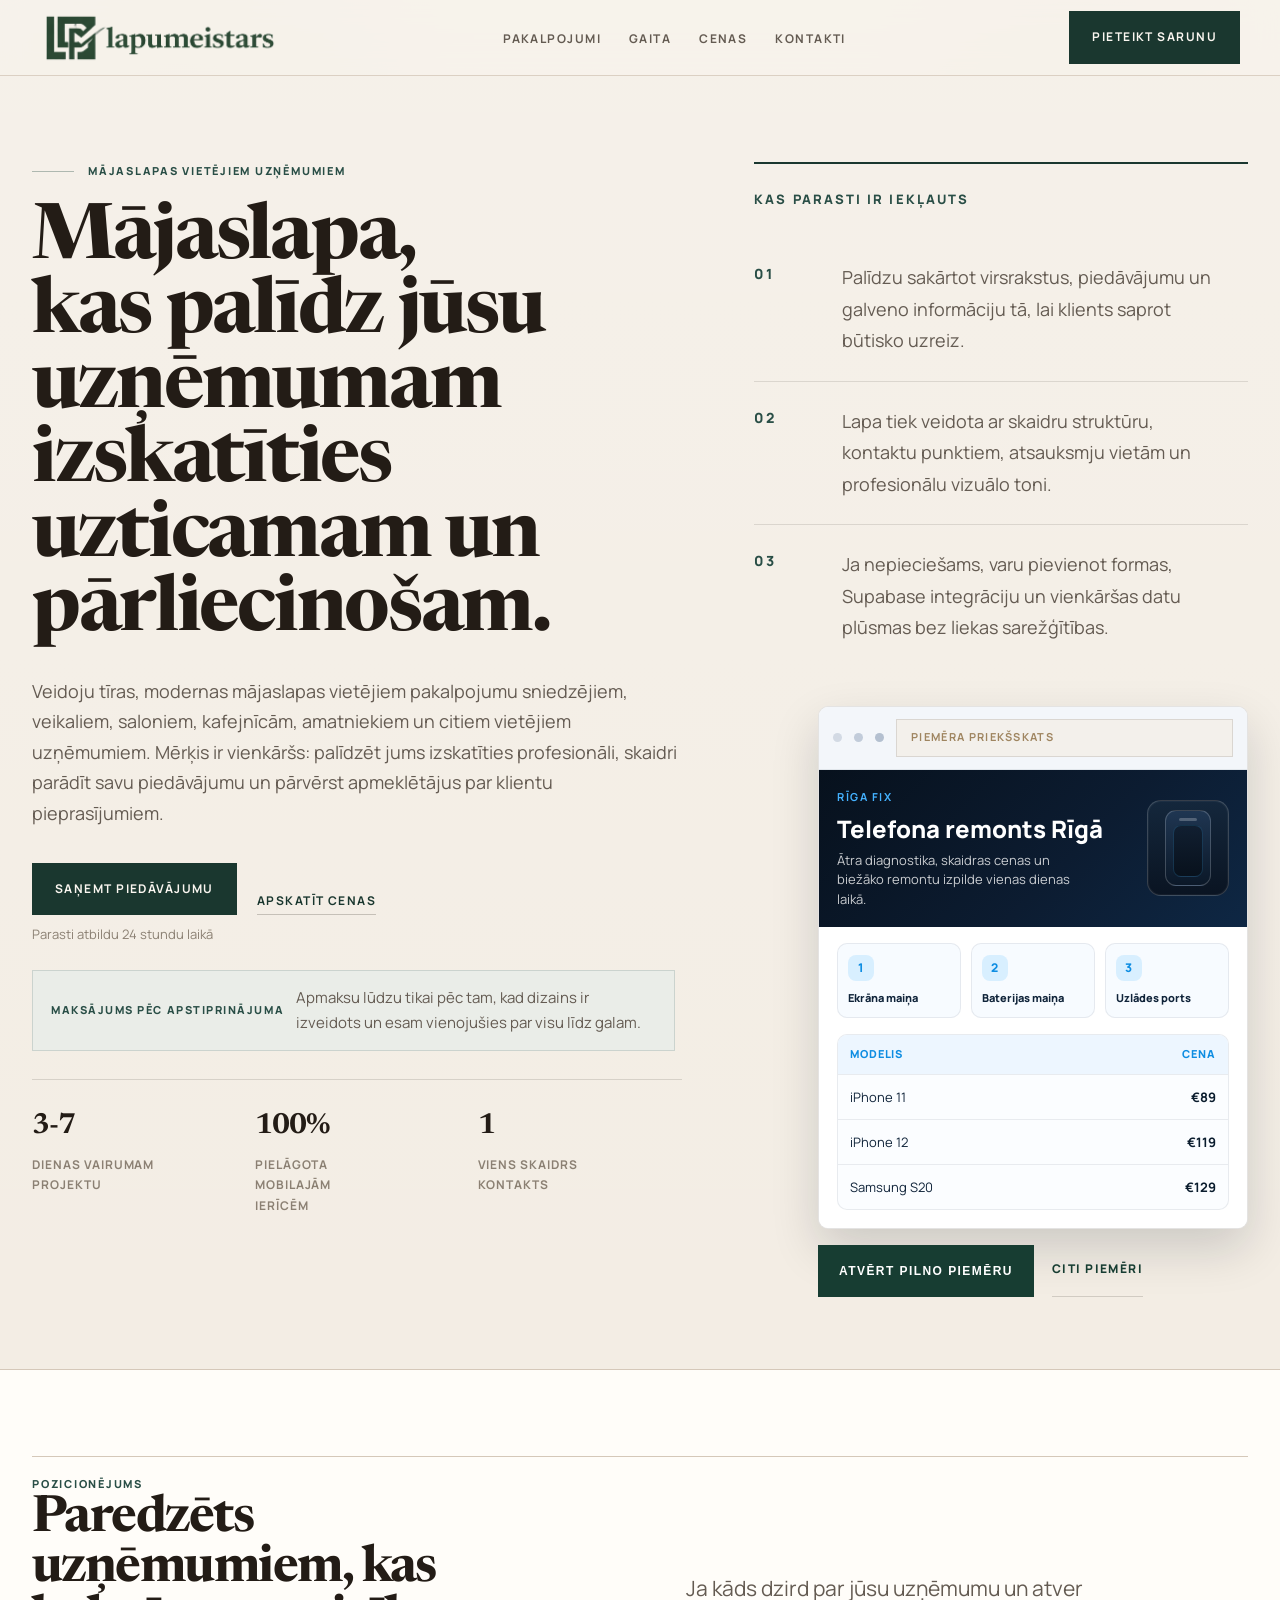
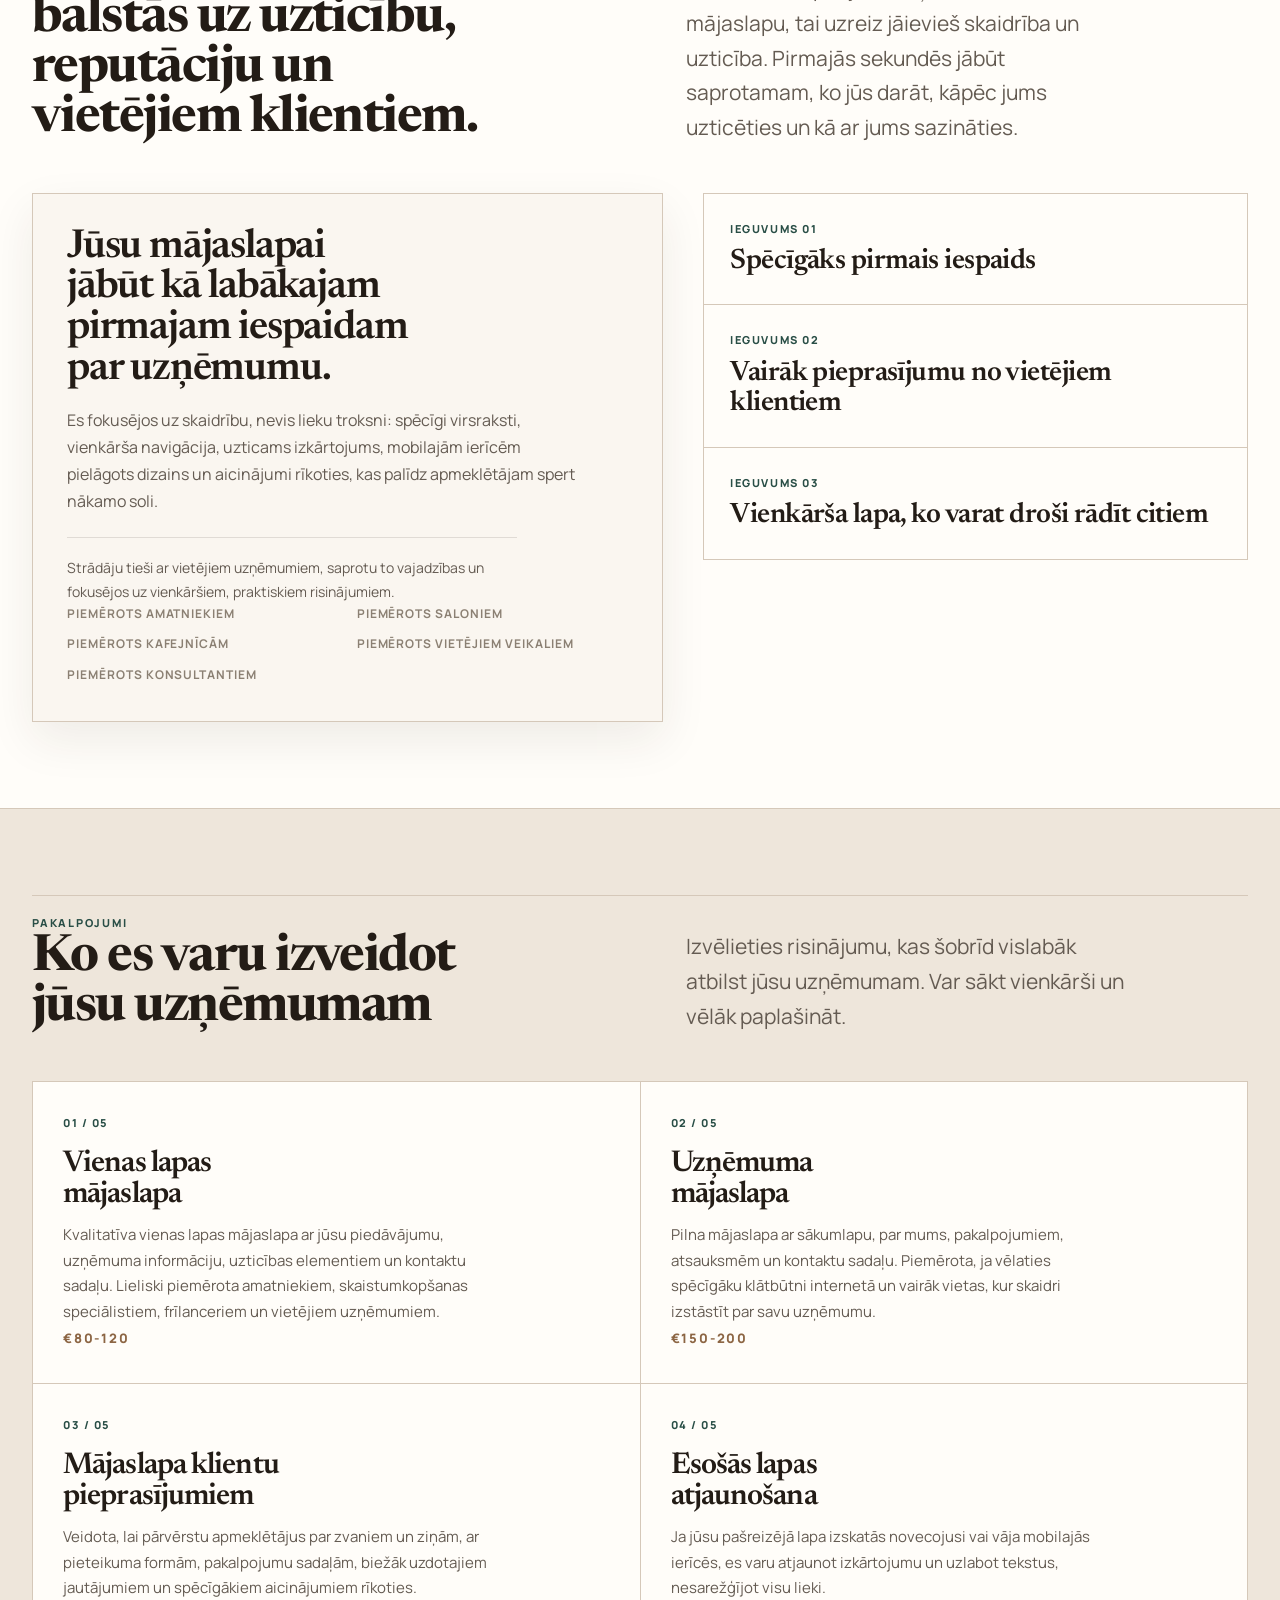
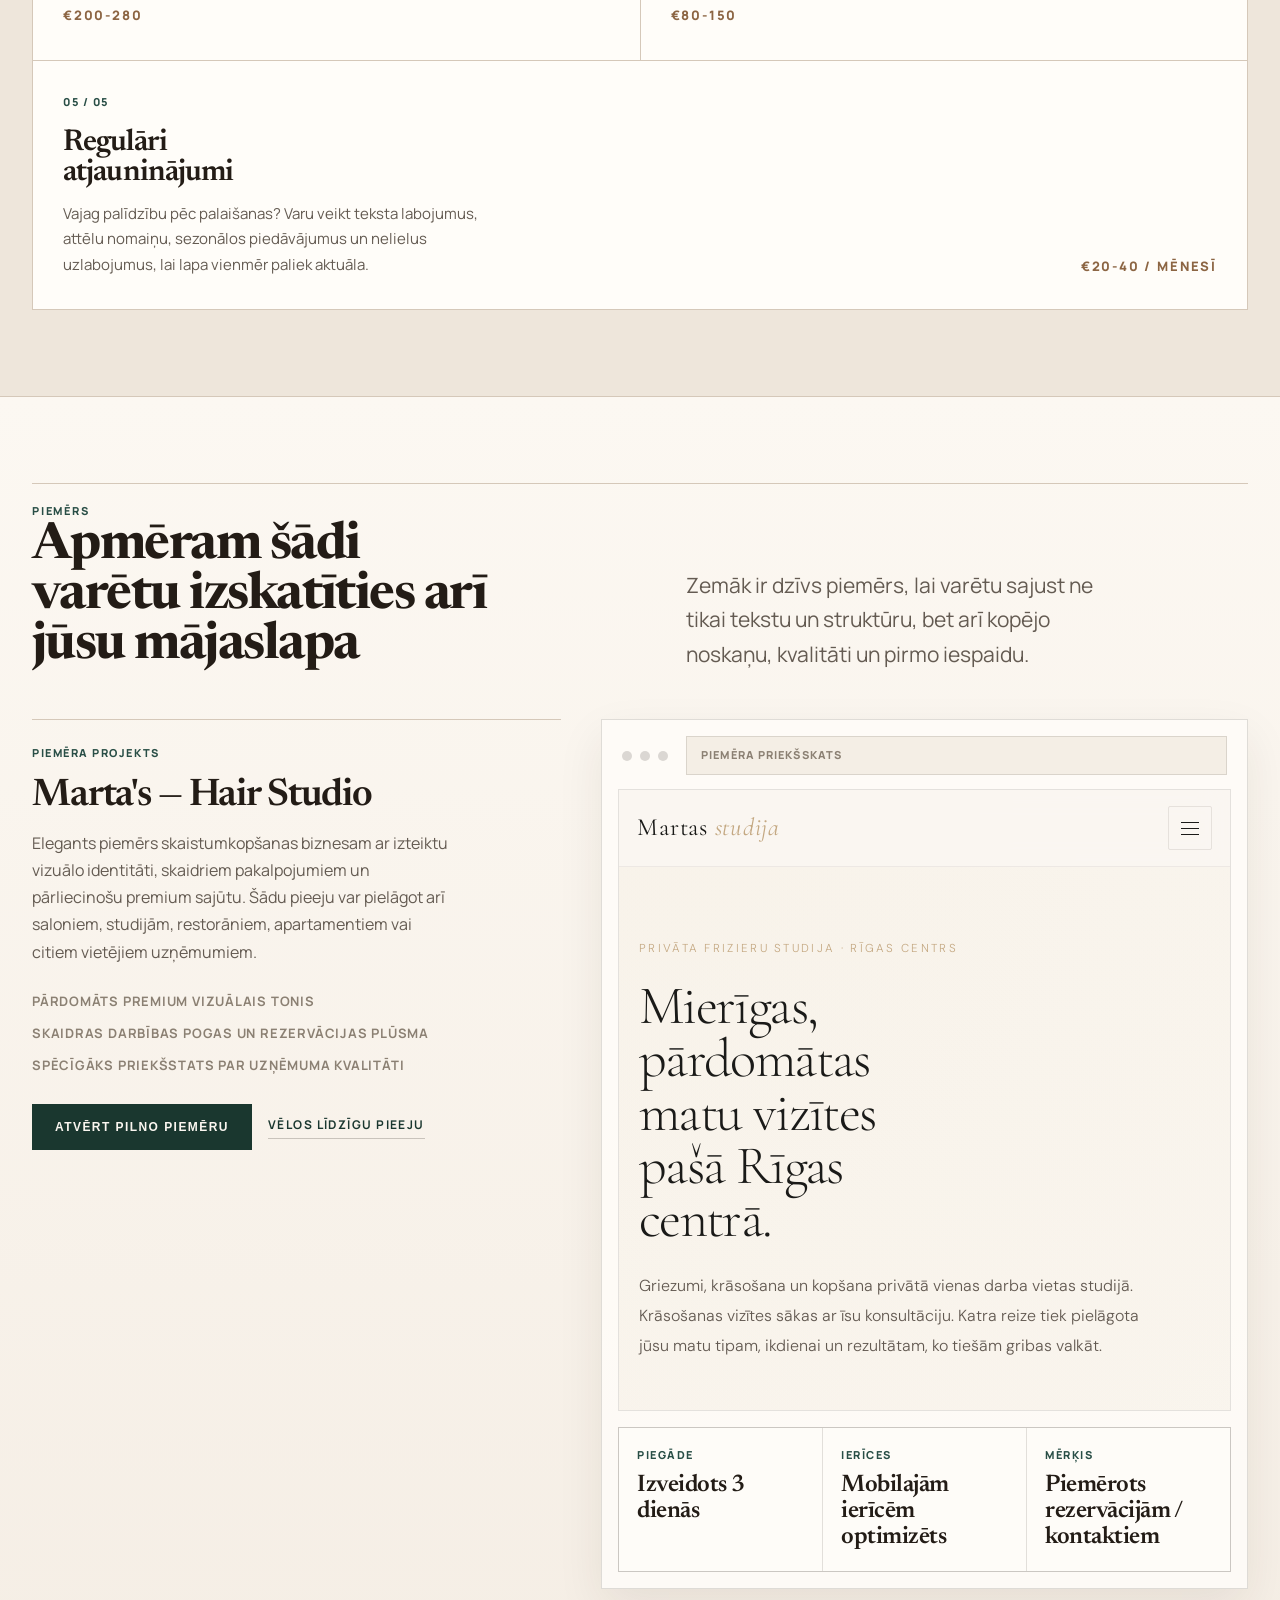
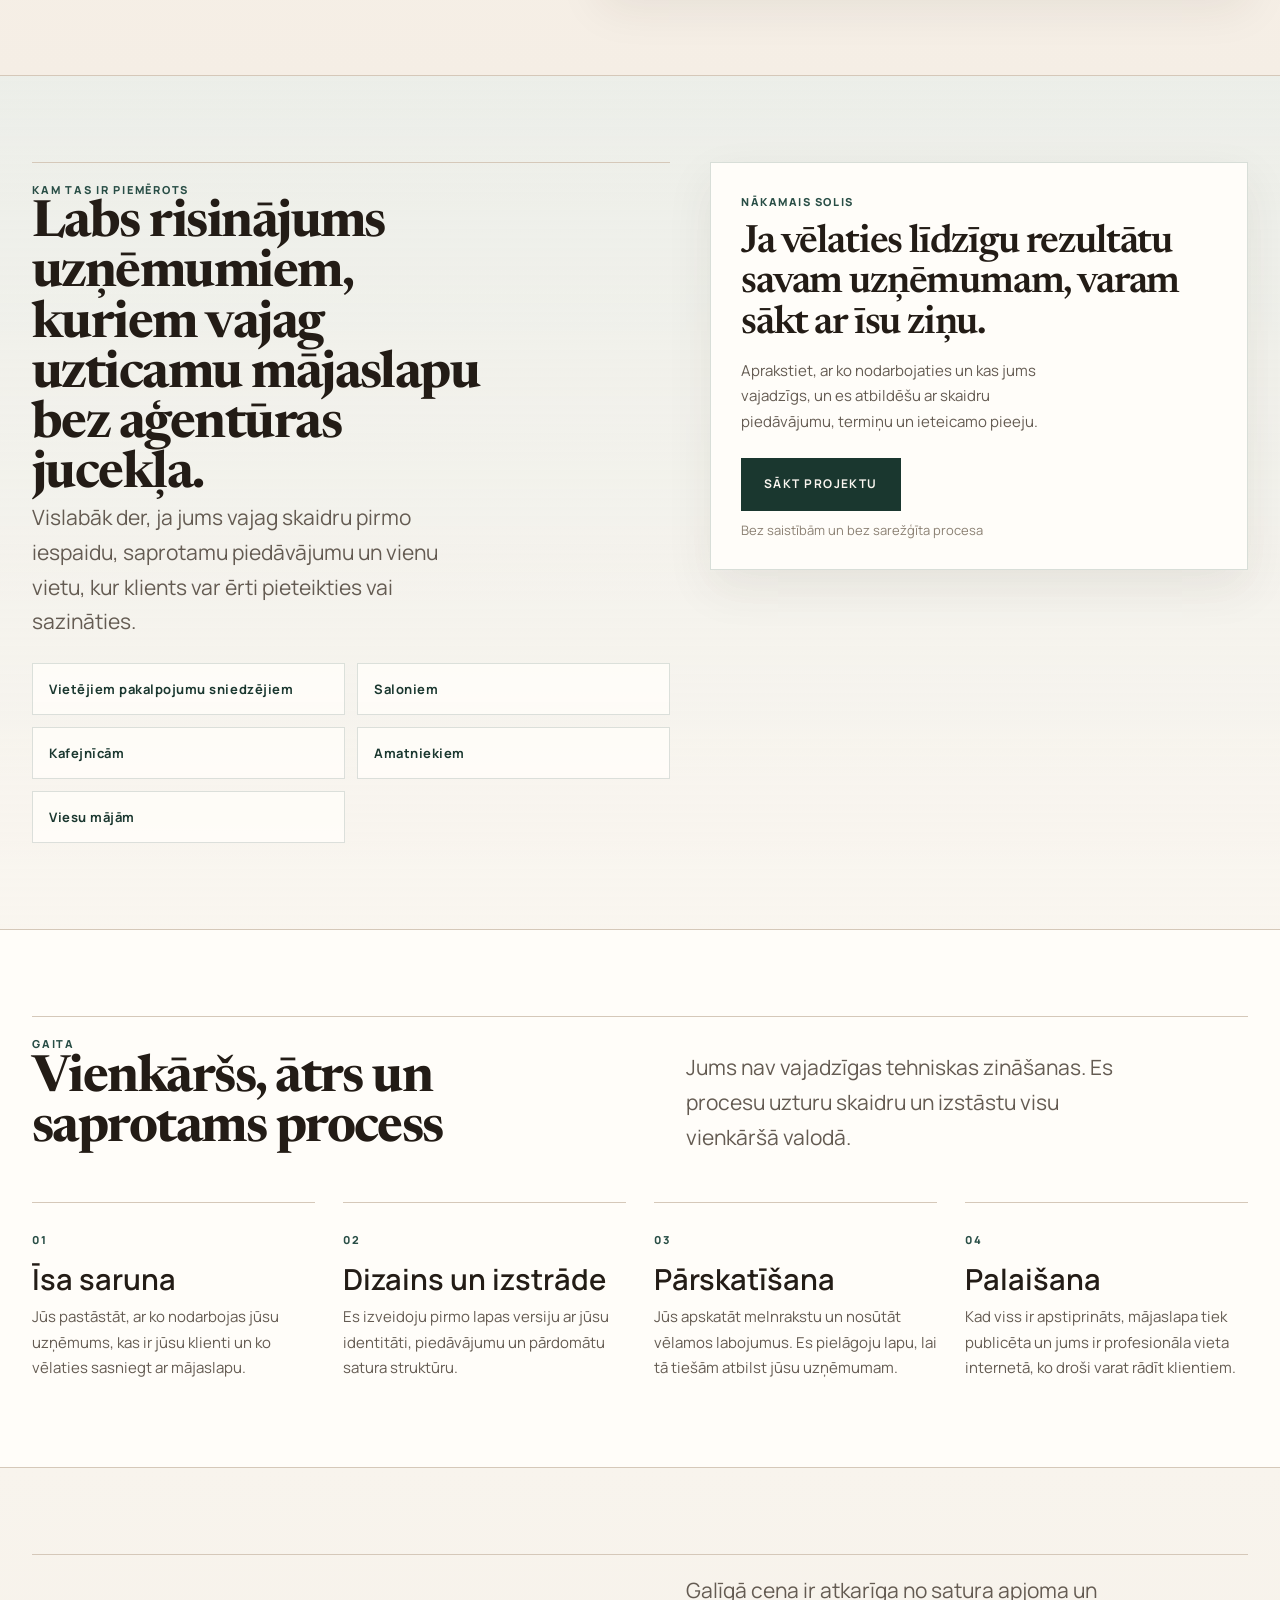
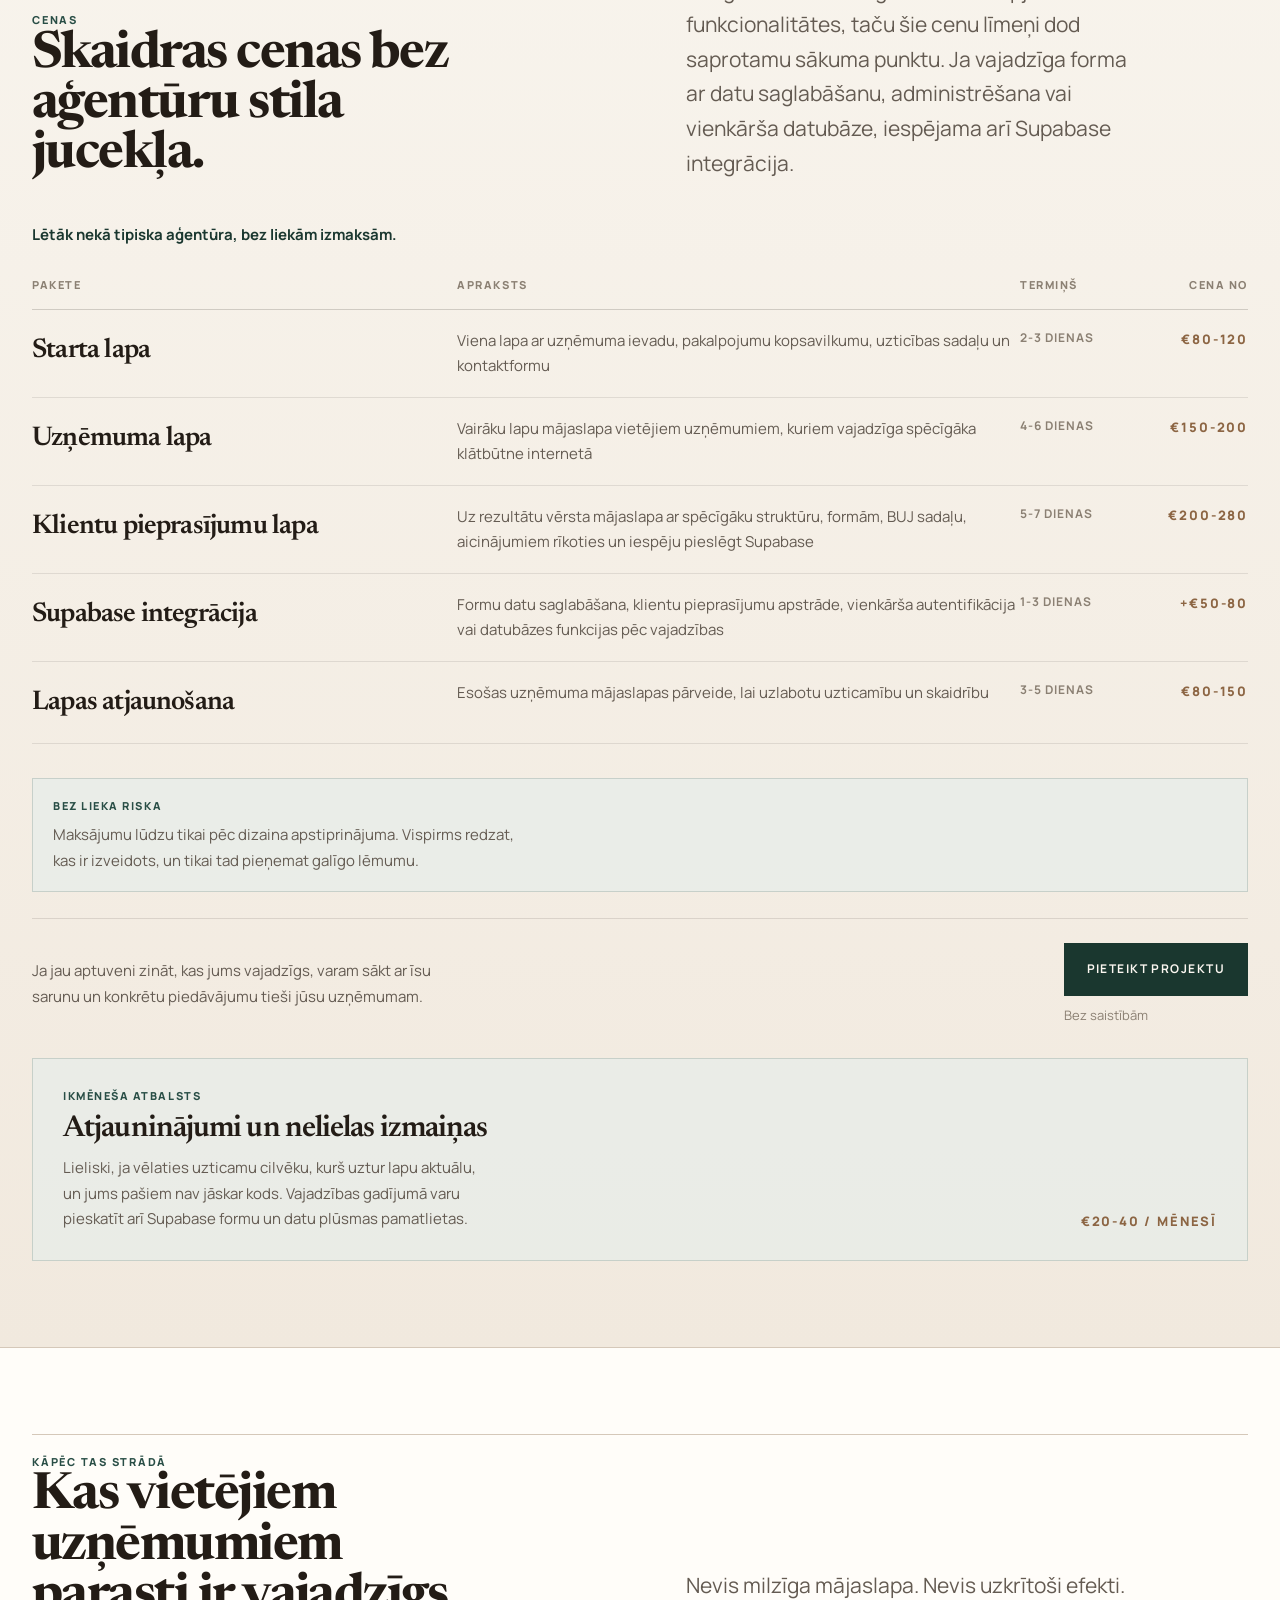
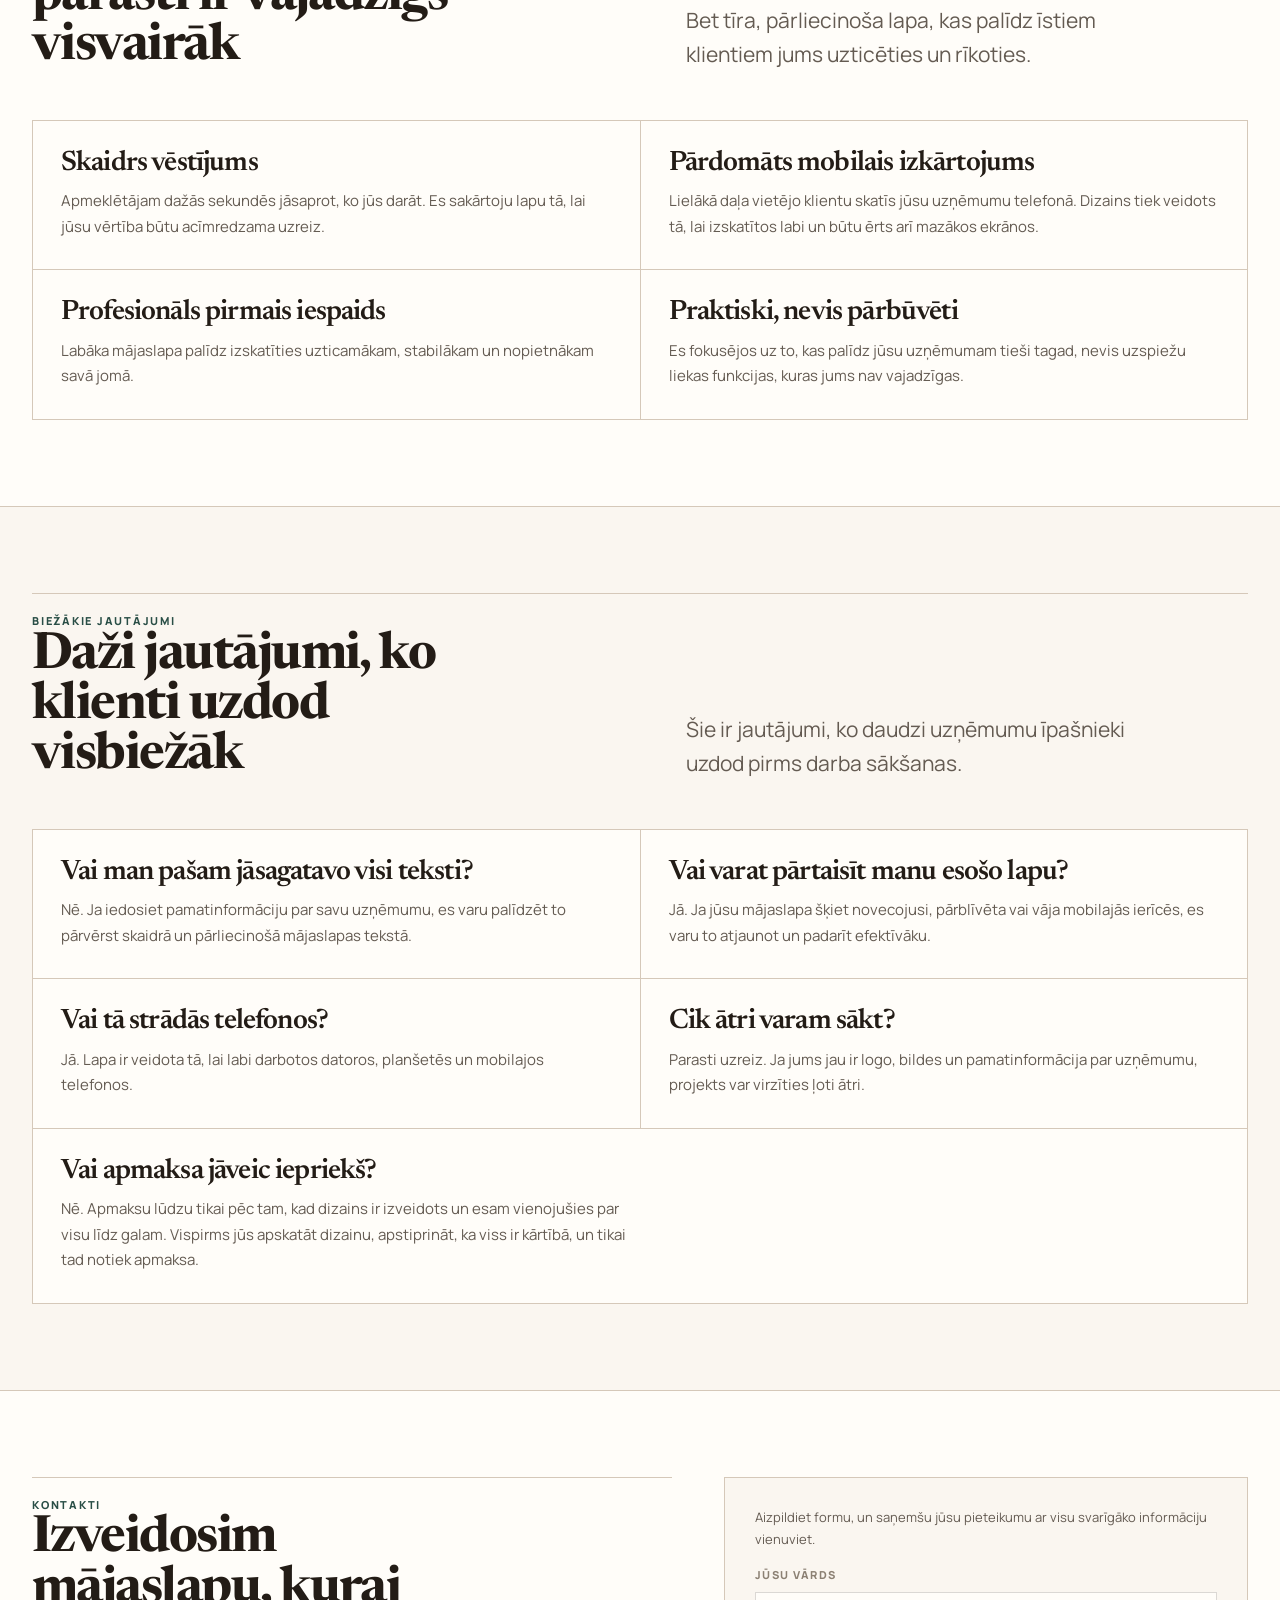
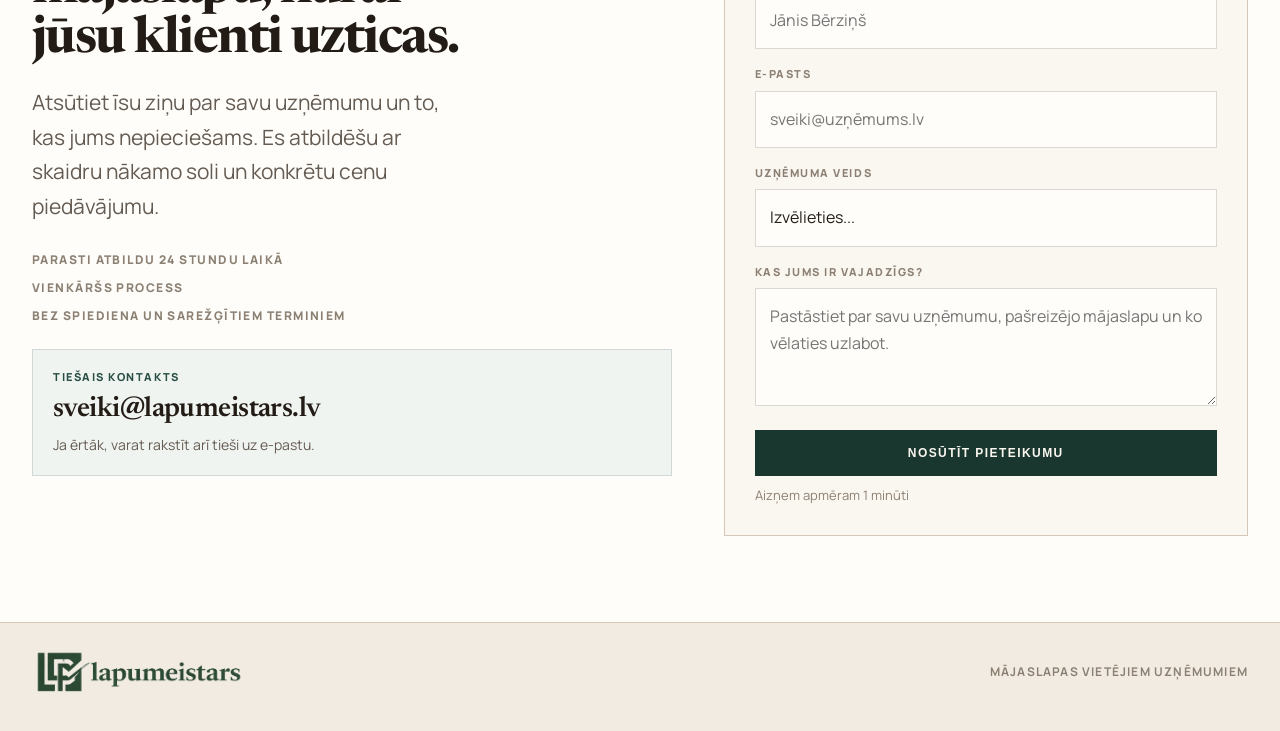
==== commit 7e0d73a9: "Update index.html" ====
--- a/index.html
+++ b/index.html
@@ -707,6 +707,116 @@
       color: var(--ink);
     }
 
+    body.modal-open {
+      overflow: hidden;
+    }
+
+    .example-modal[hidden] {
+      display: none;
+    }
+
+    .example-modal {
+      position: fixed;
+      inset: 0;
+      z-index: 280;
+      display: flex;
+      align-items: center;
+      justify-content: center;
+      padding: 24px;
+      background: rgba(18, 14, 10, 0.56);
+      backdrop-filter: blur(10px);
+      opacity: 0;
+      pointer-events: none;
+      transition: opacity 0.22s ease;
+    }
+
+    .example-modal.is-open {
+      opacity: 1;
+      pointer-events: auto;
+    }
+
+    .example-modal-panel {
+      width: min(1480px, 100%);
+      max-height: calc(100vh - 48px);
+      display: grid;
+      grid-template-rows: auto auto minmax(0, 1fr);
+      gap: 16px;
+      padding: 18px;
+      border: 1px solid rgba(35, 28, 22, 0.14);
+      background: rgba(255, 253, 249, 0.98);
+      box-shadow: 0 32px 90px rgba(20, 15, 11, 0.24);
+    }
+
+    .example-modal-toolbar {
+      display: flex;
+      align-items: center;
+      gap: 14px;
+    }
+
+    .example-modal-head {
+      display: flex;
+      align-items: end;
+      justify-content: space-between;
+      gap: 24px;
+      padding: 0 2px;
+    }
+
+    .example-modal-head .example-label,
+    .example-modal-head .example-name {
+      margin-bottom: 0;
+    }
+
+    .example-modal-head-copy {
+      display: grid;
+      gap: 8px;
+    }
+
+    .example-modal-note {
+      max-width: 42ch;
+      font-size: 13px;
+      line-height: 1.7;
+      color: var(--muted);
+    }
+
+    .example-modal-close {
+      display: inline-flex;
+      align-items: center;
+      justify-content: center;
+      min-height: 46px;
+      padding: 0 18px;
+      border: 1px solid rgba(35, 28, 22, 0.14);
+      background: rgba(255, 253, 249, 0.96);
+      color: var(--accent-strong);
+      font-size: 11px;
+      font-weight: 800;
+      letter-spacing: 0.14em;
+      text-transform: uppercase;
+      cursor: pointer;
+      transition: border-color 0.2s ease, transform 0.2s ease, color 0.2s ease;
+    }
+
+    .example-modal-close:hover {
+      border-color: rgba(41, 78, 70, 0.3);
+      color: var(--accent);
+      transform: translateY(-1px);
+    }
+
+    .example-modal-screen {
+      min-height: 0;
+      border: 1px solid rgba(35, 28, 22, 0.12);
+      background: var(--surface);
+      overflow: hidden;
+    }
+
+    .example-modal-screen iframe {
+      width: 100%;
+      height: calc(100vh - 220px);
+      min-height: 660px;
+      border: 0;
+      display: block;
+      background: var(--surface);
+    }
+
     .mid-cta-section {
       background: linear-gradient(180deg, rgba(230, 238, 235, 0.56) 0%, rgba(250, 246, 240, 0.92) 100%);
       border-bottom: 1px solid var(--line);
@@ -1273,6 +1383,15 @@
         height: 560px;
       }
 
+      .example-modal {
+        padding: 18px;
+      }
+
+      .example-modal-screen iframe {
+        min-height: 560px;
+        height: calc(100vh - 210px);
+      }
+
       .example-deliverables {
         grid-template-columns: 1fr;
       }
@@ -1375,6 +1494,34 @@
       .example-browser-screen iframe {
         min-height: 420px;
         height: 420px;
+      }
+
+      .example-modal {
+        padding: 10px;
+      }
+
+      .example-modal-panel {
+        max-height: calc(100vh - 20px);
+        padding: 12px;
+      }
+
+      .example-modal-toolbar,
+      .example-modal-head {
+        gap: 12px;
+      }
+
+      .example-modal-head {
+        align-items: flex-start;
+        flex-direction: column;
+      }
+
+      .example-modal-close {
+        width: 100%;
+      }
+
+      .example-modal-screen iframe {
+        min-height: calc(100vh - 220px);
+        height: calc(100vh - 220px);
       }
 
       .contact-form {
@@ -1537,11 +1684,39 @@
           </div>
         </div>
         <div style="margin-top:16px;max-width:430px;margin-left:auto;display:flex;flex-wrap:wrap;align-items:center;gap:12px 18px;">
-          <a href="#proof" style="display:inline-flex;align-items:center;justify-content:center;min-height:52px;padding:0 20px;background:#173d32;color:#ffffff;font-size:12px;font-weight:800;letter-spacing:0.12em;text-transform:uppercase;text-decoration:none;white-space:nowrap;">Atvērt pilno piemēru</a>
+          <button type="button" data-open-mobile-example style="display:inline-flex;align-items:center;justify-content:center;min-height:52px;padding:0 20px;border:1px solid #173d32;background:#173d32;color:#ffffff;font-size:12px;font-weight:800;letter-spacing:0.12em;text-transform:uppercase;text-decoration:none;white-space:nowrap;cursor:pointer;">Atvērt pilno piemēru</button>
           <a href="#examples" style="display:inline-flex;align-items:center;min-height:52px;padding:0 0 2px;color:#173d32;border-bottom:1px solid rgba(35,28,22,0.16);font-size:12px;font-weight:800;letter-spacing:0.12em;text-transform:uppercase;text-decoration:none;white-space:nowrap;">Citi piemēri</a>
         </div>
       </aside>
     </section>
+  </div>
+
+  <div class="example-modal" id="mobile-full-example" hidden aria-hidden="true">
+    <div class="example-modal-panel" role="dialog" aria-modal="true" aria-labelledby="mobile-full-example-title">
+      <div class="example-modal-toolbar" aria-hidden="true">
+        <div class="example-browser-dots">
+          <span></span>
+          <span></span>
+          <span></span>
+        </div>
+        <div class="example-browser-url">Pilnais piemērs</div>
+        <button type="button" class="example-modal-close" data-close-mobile-example>Aizvērt</button>
+      </div>
+      <div class="example-modal-head">
+        <div class="example-modal-head-copy">
+          <span class="example-label">Pilnais piemērs</span>
+          <h3 class="example-name" id="mobile-full-example-title">RĪGA FIX | Telefonu remonts Rīgā</h3>
+        </div>
+        <p class="example-modal-note">Šis ir pilnais mobilā remonta piemērs ar skaidru pakalpojumu, cenu un kontaktu plūsmu, atvērts tieši šajā lapā bez pāriešanas uz atsevišķu failu.</p>
+      </div>
+      <div class="example-modal-screen">
+        <iframe
+          id="mobile-full-frame"
+          title="RĪGA FIX pilnais piemērs"
+          loading="lazy"
+        ></iframe>
+      </div>
+    </div>
   </div>
 
   <section class="proof-section">
@@ -1684,7 +1859,7 @@
             <li>Spēcīgāks priekšstats par uzņēmuma kvalitāti</li>
           </ul>
           <div class="example-actions">
-            <a href="marta-hair-studio.html" target="_blank" rel="noopener" class="btn-primary">Atvērt pilno piemēru</a>
+            <button type="button" class="btn-primary" data-open-marta-example>Atvērt pilno piemēru</button>
             <a href="#contact" class="btn-secondary">Vēlos līdzīgu pieeju</a>
           </div>
         </div>
@@ -1723,6 +1898,34 @@
       </div>
     </div>
   </section>
+
+  <div class="example-modal" id="marta-full-example" hidden aria-hidden="true">
+    <div class="example-modal-panel" role="dialog" aria-modal="true" aria-labelledby="marta-full-example-title">
+      <div class="example-modal-toolbar" aria-hidden="true">
+        <div class="example-browser-dots">
+          <span></span>
+          <span></span>
+          <span></span>
+        </div>
+        <div class="example-browser-url">Pilnais piemērs</div>
+        <button type="button" class="example-modal-close" data-close-marta-example>Aizvērt</button>
+      </div>
+      <div class="example-modal-head">
+        <div class="example-modal-head-copy">
+          <span class="example-label">Pilnais piemērs</span>
+          <h3 class="example-name" id="marta-full-example-title">Marta's — Hair Studio</h3>
+        </div>
+        <p class="example-modal-note">Pilnais piemērs ir iestrādāts šajā lapā un atveras tajā pašā vidē, lai varētu ērti apskatīt visu projektu bez pāriešanas uz citu failu.</p>
+      </div>
+      <div class="example-modal-screen">
+        <iframe
+          id="marta-full-frame"
+          title="Marta's — Hair Studio pilnais piemērs"
+          loading="lazy"
+        ></iframe>
+      </div>
+    </div>
+  </div>
 
   <section class="mid-cta-section">
     <div class="section">
@@ -2064,6 +2267,7 @@
     </span>
     <span>Mājaslapas vietējiem uzņēmumiem</span>
   </footer>
+  <script id="mobile-preview-srcdoc" type="application/json">"\u003c!DOCTYPE html\u003e\n\u003chtml lang=\"lv\"\u003e\n\u003chead\u003e\n\u003cmeta charset=\"UTF-8\"\u003e\n\u003cmeta name=\"viewport\" content=\"width=device-width, initial-scale=1.0\"\u003e\n\u003ctitle\u003eRĪGA FIX | Telefonu remonts Rīgā\u003c/title\u003e\n\u003cmeta\n  name=\"description\"\n  content=\"RĪGA FIX piedāvā ekrāna maiņu, baterijas maiņu, uzlādes porta remontu un diagnostiku Apple, Samsung un Xiaomi telefoniem Rīgā ar skaidru cenu pirms remonta.\"\n\u003e\n\u003clink rel=\"preconnect\" href=\"https://fonts.googleapis.com\"\u003e\n\u003clink rel=\"preconnect\" href=\"https://fonts.gstatic.com\" crossorigin\u003e\n\u003clink href=\"https://fonts.googleapis.com/css2?family=Inter:wght@400;500;600;700;800\u0026family=Barlow+Condensed:wght@600;700;800\u0026display=swap\" rel=\"stylesheet\"\u003e\n\u003cstyle\u003e\n  :root {\n    --navy: #071524;\n    --navy-deep: #04101d;\n    --navy-soft: #0d1f33;\n    --blue: #1195f5;\n    --blue-dark: #0a79ca;\n    --white: #ffffff;\n    --paper: #f5f7fb;\n    --line: #d9e1ec;\n    --text: #0d1726;\n    --muted: #5e6c80;\n    --success: #0e8b57;\n    --radius: 18px;\n    --shadow: 0 18px 50px rgba(7, 21, 36, 0.12);\n  }\n\n  * {\n    box-sizing: border-box;\n    margin: 0;\n    padding: 0;\n  }\n\n  html {\n    scroll-behavior: smooth;\n  }\n\n  body {\n    font-family: \"Inter\", sans-serif;\n    background: var(--paper);\n    color: var(--text);\n    line-height: 1.5;\n  }\n\n  img {\n    display: block;\n    width: 100%;\n    height: 100%;\n    object-fit: cover;\n  }\n\n  a {\n    color: inherit;\n    text-decoration: none;\n  }\n\n  button,\n  input,\n  select,\n  textarea {\n    font: inherit;\n  }\n\n  button,\n  select {\n    cursor: pointer;\n  }\n\n  a:focus-visible,\n  button:focus-visible,\n  input:focus-visible,\n  select:focus-visible,\n  textarea:focus-visible {\n    outline: 2px solid var(--blue);\n    outline-offset: 2px;\n  }\n\n  .wrap {\n    width: min(1180px, calc(100% - 32px));\n    margin: 0 auto;\n  }\n\n  .site-header {\n    position: sticky;\n    top: 0;\n    z-index: 30;\n    background: rgba(7, 21, 36, 0.96);\n    border-bottom: 1px solid rgba(255, 255, 255, 0.08);\n    backdrop-filter: blur(10px);\n  }\n\n  .header-bar {\n    display: flex;\n    align-items: center;\n    justify-content: space-between;\n    gap: 1rem;\n    min-height: 76px;\n  }\n\n  .brand {\n    display: inline-flex;\n    flex-direction: column;\n    line-height: 0.95;\n  }\n\n  .brand strong {\n    font-family: \"Barlow Condensed\", sans-serif;\n    font-size: 2.1rem;\n    font-weight: 800;\n    color: var(--white);\n    letter-spacing: -0.02em;\n  }\n\n  .brand strong span {\n    color: var(--blue);\n  }\n\n  .brand small {\n    font-size: 0.8rem;\n    font-weight: 700;\n    letter-spacing: 0.08em;\n    color: rgba(255, 255, 255, 0.78);\n  }\n\n  .main-nav {\n    display: flex;\n    align-items: center;\n    gap: 2rem;\n    font-size: 0.92rem;\n    font-weight: 700;\n    color: rgba(255, 255, 255, 0.92);\n    text-transform: uppercase;\n  }\n\n  .main-nav a {\n    padding: 1.75rem 0;\n    border-bottom: 3px solid transparent;\n    transition: border-color 0.18s ease, color 0.18s ease;\n  }\n\n  .main-nav a:hover,\n  .main-nav a:first-child {\n    border-color: var(--blue);\n  }\n\n  .header-actions {\n    display: flex;\n    align-items: center;\n    gap: 1rem;\n  }\n\n  .phone-box {\n    display: grid;\n    gap: 0.1rem;\n    color: var(--white);\n    text-align: left;\n  }\n\n  .phone-box strong {\n    font-size: 1.1rem;\n    letter-spacing: -0.02em;\n  }\n\n  .phone-box span {\n    font-size: 0.72rem;\n    font-weight: 700;\n    color: rgba(255, 255, 255, 0.74);\n    text-transform: uppercase;\n  }\n\n  .header-cta,\n  .hero-primary,\n  .hero-secondary,\n  .form-submit {\n    display: inline-flex;\n    align-items: center;\n    justify-content: center;\n    min-height: 50px;\n    padding: 0.95rem 1.3rem;\n    border: none;\n    border-radius: 0;\n    font-weight: 800;\n    text-transform: uppercase;\n    letter-spacing: 0.02em;\n  }\n\n  .header-cta,\n  .hero-primary,\n  .form-submit {\n    background: var(--blue);\n    color: var(--white);\n  }\n\n  .hero-secondary {\n    background: transparent;\n    color: var(--white);\n    border: 1px solid rgba(255, 255, 255, 0.58);\n  }\n\n  .hero {\n    background: var(--navy-deep);\n  }\n\n  .hero-grid {\n    display: grid;\n    grid-template-columns: minmax(0, 1fr) minmax(0, 1.16fr);\n    align-items: stretch;\n  }\n\n  .hero-copy {\n    padding: 3.5rem 0 3rem;\n    color: var(--white);\n  }\n\n  .hero-copy-inner {\n    max-width: 560px;\n    padding-right: 1.5rem;\n  }\n\n  .hero-title {\n    margin-bottom: 1rem;\n    font-family: \"Barlow Condensed\", sans-serif;\n    font-size: clamp(3.4rem, 7vw, 5.9rem);\n    line-height: 0.9;\n    font-weight: 800;\n    text-transform: uppercase;\n    letter-spacing: -0.03em;\n  }\n\n  .hero-title span {\n    color: var(--blue);\n  }\n\n  .hero-copy p {\n    max-width: 44ch;\n    margin-bottom: 1.5rem;\n    font-size: 1.05rem;\n    color: rgba(255, 255, 255, 0.88);\n  }\n\n  .hero-points {\n    display: grid;\n    grid-template-columns: repeat(3, minmax(0, 1fr));\n    gap: 1rem;\n    margin-bottom: 1.7rem;\n  }\n\n  .hero-point {\n    display: grid;\n    grid-template-columns: 44px 1fr;\n    gap: 0.7rem;\n    align-items: center;\n  }\n\n  .hero-icon {\n    width: 44px;\n    height: 44px;\n    display: grid;\n    place-items: center;\n    border-radius: 50%;\n    border: 2px solid var(--blue);\n    color: var(--blue);\n    font-size: 1.1rem;\n    font-weight: 800;\n  }\n\n  .hero-point strong {\n    display: block;\n    margin-bottom: 0.18rem;\n    font-size: 1rem;\n    font-weight: 800;\n    text-transform: uppercase;\n  }\n\n  .hero-point span {\n    display: block;\n    color: rgba(255, 255, 255, 0.74);\n    font-size: 0.85rem;\n  }\n\n  .hero-actions {\n    display: flex;\n    flex-wrap: wrap;\n    gap: 0.8rem;\n  }\n\n  .hero-media {\n    position: relative;\n    min-height: 520px;\n    overflow: hidden;\n  }\n\n  .hero-media::after {\n    content: \"\";\n    position: absolute;\n    inset: 0;\n    background:\n      linear-gradient(90deg, rgba(4, 16, 29, 0.78) 0%, rgba(4, 16, 29, 0.16) 30%, rgba(4, 16, 29, 0.06) 55%),\n      linear-gradient(180deg, rgba(7, 21, 36, 0.12), rgba(7, 21, 36, 0.32));\n  }\n\n  .section {\n    padding: 1.6rem 0;\n  }\n\n  .section-title {\n    margin-bottom: 1.1rem;\n    text-align: center;\n    font-family: \"Barlow Condensed\", sans-serif;\n    font-size: clamp(2.2rem, 4vw, 3.25rem);\n    line-height: 0.95;\n    font-weight: 800;\n    text-transform: uppercase;\n    letter-spacing: -0.03em;\n  }\n\n  .section-copy {\n    max-width: 70ch;\n    margin: 0 auto 1.5rem;\n    text-align: center;\n    color: var(--muted);\n  }\n\n  .service-grid {\n    display: grid;\n    grid-template-columns: repeat(5, minmax(0, 1fr));\n    gap: 0.9rem;\n  }\n\n  .service-card {\n    padding: 1.35rem 1rem;\n    background: var(--white);\n    border: 1px solid var(--line);\n    box-shadow: var(--shadow);\n    text-align: center;\n  }\n\n  .service-card strong {\n    display: block;\n    margin: 0.85rem 0 0.5rem;\n    font-size: 1.02rem;\n    font-weight: 800;\n    text-transform: uppercase;\n  }\n\n  .service-card p {\n    color: var(--muted);\n    font-size: 0.9rem;\n  }\n\n  .service-mark {\n    width: 54px;\n    height: 54px;\n    margin: 0 auto;\n    display: grid;\n    place-items: center;\n    border: 2px solid rgba(7, 21, 36, 0.12);\n    border-radius: 14px;\n    color: var(--navy);\n    font-size: 1.45rem;\n    font-weight: 800;\n  }\n\n  .pricing-panel {\n    padding: 1.4rem;\n    background: var(--white);\n    border: 1px solid var(--line);\n    box-shadow: var(--shadow);\n  }\n\n  .brand-tabs {\n    display: flex;\n    justify-content: center;\n    gap: 0;\n    margin-bottom: 1rem;\n  }\n\n  .brand-tab {\n    min-width: 140px;\n    min-height: 52px;\n    padding: 0.9rem 1.2rem;\n    border: 1px solid var(--line);\n    background: #eef3f8;\n    color: var(--text);\n    font-weight: 800;\n  }\n\n  .brand-tab.is-active {\n    background: var(--blue);\n    border-color: var(--blue);\n    color: var(--white);\n  }\n\n  .lookup-fields {\n    display: grid;\n    grid-template-columns: repeat(3, minmax(0, 1fr));\n    gap: 0.8rem;\n    margin-bottom: 1rem;\n  }\n\n  .field {\n    display: grid;\n    gap: 0.35rem;\n  }\n\n  .field label {\n    font-size: 0.82rem;\n    font-weight: 800;\n    color: var(--muted);\n    text-transform: uppercase;\n  }\n\n  .field select,\n  .field input,\n  .field textarea {\n    width: 100%;\n    min-height: 50px;\n    padding: 0.9rem 0.95rem;\n    border: 1px solid #cfd8e5;\n    background: var(--white);\n    color: var(--text);\n  }\n\n  .field select:disabled {\n    opacity: 0.72;\n    cursor: not-allowed;\n    background: #f3f6fa;\n  }\n\n  textarea {\n    min-height: 110px;\n    resize: vertical;\n  }\n\n  .price-result {\n    display: grid;\n    grid-template-columns: minmax(0, 0.8fr) minmax(0, 1.2fr);\n    gap: 0.9rem;\n    margin-bottom: 1rem;\n  }\n\n  .result-price,\n  .result-meta {\n    padding: 1rem;\n    border: 1px solid var(--line);\n    background: #f7fafe;\n  }\n\n  .result-price small,\n  .result-meta small {\n    display: block;\n    margin-bottom: 0.35rem;\n    font-size: 0.78rem;\n    font-weight: 800;\n    color: var(--muted);\n    text-transform: uppercase;\n  }\n\n  .result-price strong {\n    display: block;\n    margin-bottom: 0.3rem;\n    font-family: \"Barlow Condensed\", sans-serif;\n    font-size: clamp(2.4rem, 5vw, 4rem);\n    line-height: 0.9;\n    color: var(--blue);\n    text-transform: uppercase;\n  }\n\n  .result-price p,\n  .result-meta p {\n    color: var(--muted);\n  }\n\n  .result-meta strong {\n    display: block;\n    margin-bottom: 0.3rem;\n    font-size: 1.05rem;\n  }\n\n  .price-table-wrap {\n    overflow-x: auto;\n    margin-bottom: 0.85rem;\n  }\n\n  .price-table {\n    width: 100%;\n    border-collapse: collapse;\n    min-width: 720px;\n  }\n\n  .price-table th,\n  .price-table td {\n    padding: 0.9rem 1rem;\n    border: 1px solid var(--line);\n    text-align: left;\n  }\n\n  .price-table thead th {\n    background: var(--navy);\n    color: var(--white);\n    font-size: 0.92rem;\n    font-weight: 800;\n  }\n\n  .price-table tbody tr:nth-child(even) td {\n    background: #f8fbff;\n  }\n\n  .price-note {\n    text-align: center;\n    color: var(--muted);\n    font-size: 0.92rem;\n  }\n\n  .trust-strip {\n    background: var(--navy);\n    color: var(--white);\n  }\n\n  .trust-strip .wrap {\n    padding: 1.5rem 0;\n  }\n\n  .trust-grid {\n    display: grid;\n    grid-template-columns: repeat(5, minmax(0, 1fr));\n    gap: 1rem;\n  }\n\n  .trust-item {\n    display: grid;\n    grid-template-columns: 44px 1fr;\n    gap: 0.7rem;\n    align-items: start;\n  }\n\n  .trust-icon {\n    width: 44px;\n    height: 44px;\n    display: grid;\n    place-items: center;\n    border-radius: 50%;\n    border: 2px solid rgba(17, 149, 245, 0.78);\n    color: var(--blue);\n    font-weight: 800;\n  }\n\n  .trust-item strong {\n    display: block;\n    margin-bottom: 0.2rem;\n    font-size: 1rem;\n    font-weight: 800;\n  }\n\n  .trust-item p {\n    color: rgba(255, 255, 255, 0.76);\n    font-size: 0.87rem;\n  }\n\n  .contact-grid {\n    display: grid;\n    grid-template-columns: minmax(260px, 0.42fr) minmax(0, 0.58fr) minmax(0, 1fr);\n    gap: 0;\n    border: 1px solid var(--line);\n    background: var(--white);\n    box-shadow: var(--shadow);\n  }\n\n  .contact-panel,\n  .contact-map,\n  .contact-form {\n    min-height: 100%;\n  }\n\n  .contact-panel {\n    padding: 1.4rem;\n    border-right: 1px solid var(--line);\n  }\n\n  .contact-panel h3,\n  .contact-form h3 {\n    margin-bottom: 1rem;\n    font-family: \"Barlow Condensed\", sans-serif;\n    font-size: 2rem;\n    line-height: 0.95;\n    font-weight: 800;\n    text-transform: uppercase;\n  }\n\n  .contact-block {\n    margin-bottom: 1.2rem;\n  }\n\n  .contact-block strong {\n    display: block;\n    margin-bottom: 0.35rem;\n    font-size: 1rem;\n  }\n\n  .contact-block p,\n  .contact-block a,\n  .contact-block span {\n    display: block;\n    color: var(--muted);\n    font-size: 0.95rem;\n  }\n\n  .contact-map {\n    border-right: 1px solid var(--line);\n    background: #dfe9f5;\n  }\n\n  .contact-map iframe {\n    display: block;\n    width: 100%;\n    height: 100%;\n    min-height: 420px;\n    border: 0;\n    filter: grayscale(1) saturate(0) contrast(1.1);\n  }\n\n  .contact-form {\n    padding: 1.4rem;\n  }\n\n  .form-grid {\n    display: grid;\n    grid-template-columns: repeat(2, minmax(0, 1fr));\n    gap: 0.8rem;\n  }\n\n  .form-grid .field:last-child,\n  .form-grid .field:nth-last-child(2) {\n    grid-column: span 2;\n  }\n\n  .form-actions {\n    margin-top: 1rem;\n    display: grid;\n    gap: 0.7rem;\n  }\n\n  .form-submit {\n    width: 180px;\n  }\n\n  .form-note,\n  .form-status {\n    color: var(--muted);\n    font-size: 0.88rem;\n  }\n\n  .form-status {\n    min-height: 1.25rem;\n  }\n\n  .site-footer {\n    padding: 1.3rem 0 2.2rem;\n    text-align: center;\n    color: var(--muted);\n    font-size: 0.85rem;\n  }\n\n  @media (max-width: 1120px) {\n    .header-bar,\n    .hero-grid,\n    .service-grid,\n    .trust-grid,\n    .contact-grid {\n      grid-template-columns: 1fr;\n    }\n\n    .header-bar {\n      display: grid;\n      padding: 1rem 0;\n    }\n\n    .main-nav {\n      flex-wrap: wrap;\n      gap: 1rem;\n    }\n\n    .main-nav a {\n      padding: 0;\n    }\n\n    .hero-copy {\n      padding-bottom: 2rem;\n    }\n\n    .hero-copy-inner {\n      padding-right: 0;\n    }\n\n    .hero-media {\n      min-height: 420px;\n    }\n\n    .service-grid {\n      grid-template-columns: repeat(3, minmax(0, 1fr));\n    }\n\n    .contact-panel,\n    .contact-map {\n      border-right: none;\n      border-bottom: 1px solid var(--line);\n    }\n  }\n\n  @media (max-width: 760px) {\n    .hero-points,\n    .lookup-fields,\n    .price-result,\n    .form-grid,\n    .service-grid {\n      grid-template-columns: 1fr;\n    }\n\n    .header-actions {\n      flex-wrap: wrap;\n    }\n\n    .brand-tabs {\n      flex-wrap: wrap;\n    }\n\n    .brand-tab {\n      flex: 1 1 100%;\n    }\n\n    .hero-copy {\n      padding-top: 2.2rem;\n    }\n\n    .hero-title {\n      font-size: clamp(2.7rem, 12vw, 4.6rem);\n    }\n\n    .hero-actions {\n      flex-direction: column;\n      align-items: stretch;\n    }\n\n    .form-submit {\n      width: 100%;\n    }\n\n    .wrap {\n      width: calc(100% - 24px);\n    }\n  }\n\u003c/style\u003e\n\u003c/head\u003e\n\u003cbody\u003e\n\u003cheader class=\"site-header\"\u003e\n  \u003cdiv class=\"wrap\"\u003e\n    \u003cdiv class=\"header-bar\"\u003e\n      \u003ca class=\"brand\" href=\"#sakums\"\u003e\n        \u003cstrong\u003eRĪGA \u003cspan\u003eFIX\u003c/span\u003e\u003c/strong\u003e\n        \u003csmall\u003eTELEFONU REMONTS\u003c/small\u003e\n      \u003c/a\u003e\n\n      \u003cnav class=\"main-nav\" aria-label=\"Galvenā navigācija\"\u003e\n        \u003ca href=\"#sakums\"\u003eSākums\u003c/a\u003e\n        \u003ca href=\"#pakalpojumi\"\u003ePakalpojumi\u003c/a\u003e\n        \u003ca href=\"#cenas\"\u003eCenas\u003c/a\u003e\n        \u003ca href=\"#par-mums\"\u003ePar mums\u003c/a\u003e\n        \u003ca href=\"#kontakti\"\u003eKontakti\u003c/a\u003e\n      \u003c/nav\u003e\n\n      \u003cdiv class=\"header-actions\"\u003e\n        \u003ca class=\"phone-box\" href=\"tel:+37125736341\"\u003e\n          \u003cstrong\u003e+371 25 736 341\u003c/strong\u003e\n          \u003cspan\u003eZvaniet vai rakstiet\u003c/span\u003e\n        \u003c/a\u003e\n        \u003ca class=\"header-cta\" href=\"#kontakti\"\u003eSazināties\u003c/a\u003e\n      \u003c/div\u003e\n    \u003c/div\u003e\n  \u003c/div\u003e\n\u003c/header\u003e\n\n\u003cmain\u003e\n  \u003csection class=\"hero\" id=\"sakums\"\u003e\n    \u003cdiv class=\"wrap\"\u003e\n      \u003cdiv class=\"hero-grid\"\u003e\n        \u003cdiv class=\"hero-copy\"\u003e\n          \u003cdiv class=\"hero-copy-inner\"\u003e\n            \u003ch1 class=\"hero-title\"\u003eĀtrs un uzticams \u003cspan\u003etelefonu remonts Rīgā\u003c/span\u003e\u003c/h1\u003e\n            \u003cp\u003eEkrāna maiņa, baterijas nomaiņa, uzlādes porta remonts, diagnostika un citi remontdarbi Apple, Samsung un Xiaomi ierīcēm ar skaidru cenu pirms darba.\u003c/p\u003e\n\n            \u003cdiv class=\"hero-points\"\u003e\n              \u003cdiv class=\"hero-point\"\u003e\n                \u003cdiv class=\"hero-icon\"\u003eA\u003c/div\u003e\n                \u003cdiv\u003e\n                  \u003cstrong\u003eĀtri\u003c/strong\u003e\n                  \u003cspan\u003ePopulāri remonti 30-180 min\u003c/span\u003e\n                \u003c/div\u003e\n              \u003c/div\u003e\n              \u003cdiv class=\"hero-point\"\u003e\n                \u003cdiv class=\"hero-icon\"\u003eG\u003c/div\u003e\n                \u003cdiv\u003e\n                  \u003cstrong\u003eGarantija\u003c/strong\u003e\n                  \u003cspan\u003eLīdz 6 mēnešiem darbam\u003c/span\u003e\n                \u003c/div\u003e\n              \u003c/div\u003e\n              \u003cdiv class=\"hero-point\"\u003e\n                \u003cdiv class=\"hero-icon\"\u003eK\u003c/div\u003e\n                \u003cdiv\u003e\n                  \u003cstrong\u003eKvalitāte\u003c/strong\u003e\n                  \u003cspan\u003ePārbaudītas detaļas un tests\u003c/span\u003e\n                \u003c/div\u003e\n              \u003c/div\u003e\n            \u003c/div\u003e\n\n            \u003cdiv class=\"hero-actions\"\u003e\n              \u003ca class=\"hero-primary\" href=\"#cenas\"\u003eSkatīt cenas\u003c/a\u003e\n              \u003ca class=\"hero-secondary\" href=\"#kontakti\"\u003eSazināties\u003c/a\u003e\n            \u003c/div\u003e\n          \u003c/div\u003e\n        \u003c/div\u003e\n\n        \u003cdiv class=\"hero-media\"\u003e\n          \u003cimg\n            src=\"https://images.pexels.com/photos/6754839/pexels-photo-6754839.jpeg?cs=srgb\u0026dl=pexels-tima-miroshnichenko-6754839.jpg\u0026fm=jpg\"\n            alt=\"Tehniķis labo viedtālruni pie mikroskopa\"\n          \u003e\n        \u003c/div\u003e\n      \u003c/div\u003e\n    \u003c/div\u003e\n  \u003c/section\u003e\n\n  \u003csection class=\"section\" id=\"pakalpojumi\"\u003e\n    \u003cdiv class=\"wrap\"\u003e\n      \u003ch2 class=\"section-title\"\u003eMūsu pakalpojumi\u003c/h2\u003e\n      \u003cdiv class=\"service-grid\"\u003e\n        \u003carticle class=\"service-card\"\u003e\n          \u003cdiv class=\"service-mark\"\u003eE\u003c/div\u003e\n          \u003cstrong\u003eEkrāna maiņa\u003c/strong\u003e\n          \u003cp\u003ePlīsis ekrāns, melns attēls vai skāriena problēmas.\u003c/p\u003e\n        \u003c/article\u003e\n        \u003carticle class=\"service-card\"\u003e\n          \u003cdiv class=\"service-mark\"\u003eB\u003c/div\u003e\n          \u003cstrong\u003eBaterijas nomaiņa\u003c/strong\u003e\n          \u003cp\u003eĀtra izlāde, pārkaršana un īss darbības laiks.\u003c/p\u003e\n        \u003c/article\u003e\n        \u003carticle class=\"service-card\"\u003e\n          \u003cdiv class=\"service-mark\"\u003eU\u003c/div\u003e\n          \u003cstrong\u003eUzlādes porta remonts\u003c/strong\u003e\n          \u003cp\u003eNelādējas vai kabelis kontaktējas tikai noteiktā leņķī.\u003c/p\u003e\n        \u003c/article\u003e\n        \u003carticle class=\"service-card\"\u003e\n          \u003cdiv class=\"service-mark\"\u003eD\u003c/div\u003e\n          \u003cstrong\u003eDiagnostika\u003c/strong\u003e\n          \u003cp\u003eProblēmas noteikšana un remonta cenas saskaņošana pirms darba.\u003c/p\u003e\n        \u003c/article\u003e\n        \u003carticle class=\"service-card\"\u003e\n          \u003cdiv class=\"service-mark\"\u003eC\u003c/div\u003e\n          \u003cstrong\u003eCiti remontdarbi\u003c/strong\u003e\n          \u003cp\u003eKameras stikls, skaļrunis, mikrofons, pogas un citi mezgli.\u003c/p\u003e\n        \u003c/article\u003e\n      \u003c/div\u003e\n    \u003c/div\u003e\n  \u003c/section\u003e\n\n  \u003csection class=\"section\" id=\"cenas\"\u003e\n    \u003cdiv class=\"wrap\"\u003e\n      \u003ch2 class=\"section-title\"\u003eCenas pēc modeļa\u003c/h2\u003e\n      \u003cp class=\"section-copy\"\u003eIzvēlieties marku, modeli un remonta veidu. Cenu meklētājs darbojas uzreiz lapā un palīdz ātri atrast orientējošo summu.\u003c/p\u003e\n\n      \u003cdiv class=\"pricing-panel\"\u003e\n        \u003cdiv class=\"brand-tabs\" role=\"tablist\" aria-label=\"Marku filtri\"\u003e\n          \u003cbutton class=\"brand-tab is-active\" type=\"button\" data-brand-tab=\"Apple\"\u003eApple\u003c/button\u003e\n          \u003cbutton class=\"brand-tab\" type=\"button\" data-brand-tab=\"Samsung\"\u003eSamsung\u003c/button\u003e\n          \u003cbutton class=\"brand-tab\" type=\"button\" data-brand-tab=\"Xiaomi\"\u003eXiaomi\u003c/button\u003e\n        \u003c/div\u003e\n\n        \u003cdiv class=\"lookup-fields\"\u003e\n          \u003cdiv class=\"field\"\u003e\n            \u003clabel for=\"brandSelect\"\u003eMarka\u003c/label\u003e\n            \u003cselect id=\"brandSelect\"\u003e\n              \u003coption value=\"\"\u003eIzvēlieties marku\u003c/option\u003e\n            \u003c/select\u003e\n          \u003c/div\u003e\n          \u003cdiv class=\"field\"\u003e\n            \u003clabel for=\"modelSelect\"\u003eModelis\u003c/label\u003e\n            \u003cselect id=\"modelSelect\" disabled\u003e\n              \u003coption value=\"\"\u003eVispirms izvēlieties marku\u003c/option\u003e\n            \u003c/select\u003e\n          \u003c/div\u003e\n          \u003cdiv class=\"field\"\u003e\n            \u003clabel for=\"repairSelect\"\u003eRemonta veids\u003c/label\u003e\n            \u003cselect id=\"repairSelect\" disabled\u003e\n              \u003coption value=\"\"\u003eVispirms izvēlieties modeli\u003c/option\u003e\n            \u003c/select\u003e\n          \u003c/div\u003e\n        \u003c/div\u003e\n\n        \u003cdiv class=\"price-result\" aria-live=\"polite\"\u003e\n          \u003cdiv class=\"result-price\"\u003e\n            \u003csmall\u003eRemonta cena\u003c/small\u003e\n            \u003cstrong id=\"priceValue\"\u003eIzvēlieties modeli\u003c/strong\u003e\n            \u003cp id=\"priceSummary\"\u003eIzvēlieties marku, modeli un remonta veidu, lai redzētu orientējošo remonta cenu.\u003c/p\u003e\n          \u003c/div\u003e\n          \u003cdiv class=\"result-meta\"\u003e\n            \u003csmall\u003eInformācija\u003c/small\u003e\n            \u003cstrong id=\"repairTime\"\u003eLaiks tiks parādīts šeit\u003c/strong\u003e\n            \u003cp id=\"repairNote\"\u003eCenā ietilpst detaļas uzstādīšana, gala pārbaude un darba garantija.\u003c/p\u003e\n          \u003c/div\u003e\n        \u003c/div\u003e\n\n        \u003cdiv class=\"price-table-wrap\"\u003e\n          \u003ctable class=\"price-table\" aria-label=\"Populārāko modeļu cenu tabula\"\u003e\n            \u003cthead\u003e\n              \u003ctr\u003e\n                \u003cth\u003eModelis\u003c/th\u003e\n                \u003cth\u003eEkrāna maiņa\u003c/th\u003e\n                \u003cth\u003eBaterijas maiņa\u003c/th\u003e\n                \u003cth\u003eUzlādes porta remonts\u003c/th\u003e\n              \u003c/tr\u003e\n            \u003c/thead\u003e\n            \u003ctbody id=\"featuredPriceBody\"\u003e\u003c/tbody\u003e\n          \u003c/table\u003e\n        \u003c/div\u003e\n\n        \u003cp class=\"price-note\"\u003eJa jūsu modelis nav sarakstā, sazinieties ar mums precīzai cenai.\u003c/p\u003e\n      \u003c/div\u003e\n    \u003c/div\u003e\n  \u003c/section\u003e\n\n  \u003csection class=\"trust-strip\" id=\"par-mums\"\u003e\n    \u003cdiv class=\"wrap\"\u003e\n      \u003ch2 class=\"section-title\"\u003eKāpēc izvēlēties mūs?\u003c/h2\u003e\n      \u003cdiv class=\"trust-grid\"\u003e\n        \u003carticle class=\"trust-item\"\u003e\n          \u003cdiv class=\"trust-icon\"\u003e1\u003c/div\u003e\n          \u003cdiv\u003e\n            \u003cstrong\u003eĀtrs izpildes laiks\u003c/strong\u003e\n            \u003cp\u003eBiežākie remonti tiek veikti vienas dienas laikā.\u003c/p\u003e\n          \u003c/div\u003e\n        \u003c/article\u003e\n        \u003carticle class=\"trust-item\"\u003e\n          \u003cdiv class=\"trust-icon\"\u003e2\u003c/div\u003e\n          \u003cdiv\u003e\n            \u003cstrong\u003eKvalitatīvas detaļas\u003c/strong\u003e\n            \u003cp\u003eIzmantojam pārbaudītas kvalitātes detaļas populārākajiem modeļiem.\u003c/p\u003e\n          \u003c/div\u003e\n        \u003c/article\u003e\n        \u003carticle class=\"trust-item\"\u003e\n          \u003cdiv class=\"trust-icon\"\u003e3\u003c/div\u003e\n          \u003cdiv\u003e\n            \u003cstrong\u003eGarantija darbam\u003c/strong\u003e\n            \u003cp\u003eLīdz 6 mēnešiem remontdarbiem un uzstādītajām detaļām.\u003c/p\u003e\n          \u003c/div\u003e\n        \u003c/article\u003e\n        \u003carticle class=\"trust-item\"\u003e\n          \u003cdiv class=\"trust-icon\"\u003e4\u003c/div\u003e\n          \u003cdiv\u003e\n            \u003cstrong\u003eSkaidras cenas\u003c/strong\u003e\n            \u003cp\u003eBez slēptām izmaksām un bez neskaidrībām pēc remonta.\u003c/p\u003e\n          \u003c/div\u003e\n        \u003c/article\u003e\n        \u003carticle class=\"trust-item\"\u003e\n          \u003cdiv class=\"trust-icon\"\u003e5\u003c/div\u003e\n          \u003cdiv\u003e\n            \u003cstrong\u003ePraktiska palīdzība\u003c/strong\u003e\n            \u003cp\u003ePaskaidrojam bojājumu un ieteicam saprātīgāko risinājumu.\u003c/p\u003e\n          \u003c/div\u003e\n        \u003c/article\u003e\n      \u003c/div\u003e\n    \u003c/div\u003e\n  \u003c/section\u003e\n\n  \u003csection class=\"section\" id=\"kontakti\"\u003e\n    \u003cdiv class=\"wrap\"\u003e\n      \u003cdiv class=\"contact-grid\"\u003e\n        \u003cdiv class=\"contact-panel\"\u003e\n          \u003ch3\u003eKontakti\u003c/h3\u003e\n\n          \u003cdiv class=\"contact-block\"\u003e\n            \u003cstrong\u003eAdrese\u003c/strong\u003e\n            \u003cspan\u003eRīga, Matīsa iela 30\u003c/span\u003e\n            \u003cspan\u003eP.-C. 10:00-19:00, Pk. 10:00-18:00\u003c/span\u003e\n            \u003cspan\u003eSest. 10:00-15:00, Sv. slēgts\u003c/span\u003e\n          \u003c/div\u003e\n\n          \u003cdiv class=\"contact-block\"\u003e\n            \u003cstrong\u003eTālrunis\u003c/strong\u003e\n            \u003ca href=\"tel:+37125736341\"\u003e+371 25 736 341\u003c/a\u003e\n          \u003c/div\u003e\n\n          \u003cdiv class=\"contact-block\"\u003e\n            \u003cstrong\u003eE-pasts\u003c/strong\u003e\n            \u003ca href=\"mailto:repair@rigafix.lv\"\u003erepair@rigafix.lv\u003c/a\u003e\n          \u003c/div\u003e\n        \u003c/div\u003e\n\n        \u003cdiv class=\"contact-map\"\u003e\n          \u003ciframe\n            src=\"https://www.google.com/maps?q=Mat%C4%ABsa%20iela%2030%2C%20R%C4%ABga\u0026output=embed\"\n            title=\"RĪGA FIX atrašanās vieta Matīsa ielā 30\"\n            loading=\"lazy\"\n            referrerpolicy=\"no-referrer-when-downgrade\"\n          \u003e\u003c/iframe\u003e\n        \u003c/div\u003e\n\n        \u003cdiv class=\"contact-form\"\u003e\n          \u003ch3\u003eUzrakstiet mums\u003c/h3\u003e\n          \u003cform id=\"repairForm\" novalidate\u003e\n            \u003cdiv class=\"form-grid\"\u003e\n              \u003cdiv class=\"field\"\u003e\n                \u003clabel for=\"name\"\u003eVārds\u003c/label\u003e\n                \u003cinput id=\"name\" name=\"name\" type=\"text\" placeholder=\"Vārds\" required\u003e\n              \u003c/div\u003e\n\n              \u003cdiv class=\"field\"\u003e\n                \u003clabel for=\"phone\"\u003eTālruņa numurs\u003c/label\u003e\n                \u003cinput id=\"phone\" name=\"phone\" type=\"tel\" placeholder=\"Tālruņa numurs\" required\u003e\n              \u003c/div\u003e\n\n              \u003cdiv class=\"field\"\u003e\n                \u003clabel for=\"email\"\u003eE-pasts\u003c/label\u003e\n                \u003cinput id=\"email\" name=\"email\" type=\"email\" placeholder=\"E-pasts\"\u003e\n              \u003c/div\u003e\n\n              \u003cdiv class=\"field\"\u003e\n                \u003clabel for=\"brandField\"\u003eIerīces marka\u003c/label\u003e\n                \u003cselect id=\"brandField\" name=\"brand\" required\u003e\n                  \u003coption value=\"\"\u003eIzvēlieties marku\u003c/option\u003e\n                  \u003coption\u003eApple\u003c/option\u003e\n                  \u003coption\u003eSamsung\u003c/option\u003e\n                  \u003coption\u003eXiaomi\u003c/option\u003e\n                \u003c/select\u003e\n              \u003c/div\u003e\n\n              \u003cdiv class=\"field\"\u003e\n                \u003clabel for=\"modelField\"\u003eIerīces modelis\u003c/label\u003e\n                \u003cinput id=\"modelField\" name=\"model\" type=\"text\" placeholder=\"Ierīces modelis\" required\u003e\n              \u003c/div\u003e\n\n              \u003cdiv class=\"field\"\u003e\n                \u003clabel for=\"problemField\"\u003eProblēma\u003c/label\u003e\n                \u003cselect id=\"problemField\" name=\"problem\" required\u003e\n                  \u003coption value=\"\"\u003eIzvēlieties problēmu\u003c/option\u003e\n                  \u003coption\u003eEkrāns saplaisājis vai nestrādā\u003c/option\u003e\n                  \u003coption\u003eBaterija ātri izlādējas\u003c/option\u003e\n                  \u003coption\u003eTelefons nelādējas\u003c/option\u003e\n                  \u003coption\u003eKameras stikls bojāts\u003c/option\u003e\n                  \u003coption\u003eCits bojājums\u003c/option\u003e\n                \u003c/select\u003e\n              \u003c/div\u003e\n\n              \u003cdiv class=\"field\"\u003e\n                \u003clabel for=\"message\"\u003eZiņa\u003c/label\u003e\n                \u003ctextarea id=\"message\" name=\"message\" placeholder=\"Problēmas apraksts\"\u003e\u003c/textarea\u003e\n              \u003c/div\u003e\n            \u003c/div\u003e\n\n            \u003cdiv class=\"form-actions\"\u003e\n              \u003cbutton class=\"form-submit\" type=\"submit\"\u003eNosūtīt\u003c/button\u003e\n              \u003cp class=\"form-note\"\u003eJa modeli atradāt cenu meklētājā, forma tiks aizpildīta automātiski.\u003c/p\u003e\n              \u003cp class=\"form-status\" id=\"formStatus\" role=\"status\" aria-live=\"polite\"\u003e\u003c/p\u003e\n            \u003c/div\u003e\n          \u003c/form\u003e\n        \u003c/div\u003e\n      \u003c/div\u003e\n    \u003c/div\u003e\n  \u003c/section\u003e\n\u003c/main\u003e\n\n\u003cfooter class=\"site-footer\"\u003e\n  \u003cdiv class=\"wrap\"\u003e\n    \u003cspan\u003e\u0026copy; 2026 RĪGA FIX. Telefonu remonts Rīgā.\u003c/span\u003e\n  \u003c/div\u003e\n\u003c/footer\u003e\n\n\u003cscript\u003e\n  const repairTypes = {\n    screen: { label: \"Ekrāna maiņa\", time: \"Parasti 60-180 min\", note: \"Cenā ietilpst ekrāna maiņa, montāža un gala tests.\" },\n    battery: { label: \"Baterijas maiņa\", time: \"Parasti 45-90 min\", note: \"Pēc maiņas pārbaudām uzlādi, baterijas darbību un stabilitāti.\" },\n    port: { label: \"Uzlādes porta remonts\", time: \"Parasti 60-150 min\", note: \"Pārbaudām portu, kontaktus un pieslēguma stabilitāti pēc remonta.\" },\n    camera: { label: \"Kameras stikla maiņa\", time: \"Parasti 30-60 min\", note: \"Pārbaudām, vai kamera nav bojāta un vai fokusēšana darbojas korekti.\" }\n  };\n\n  const catalog = {\n    Apple: [\n      { model: \"iPhone X\", prices: { screen: 129, battery: 59, port: 69, camera: 39 } },\n      { model: \"iPhone XR\", prices: { screen: 139, battery: 59, port: 69, camera: 39 } },\n      { model: \"iPhone XS\", prices: { screen: 149, battery: 69, port: 79, camera: 39 } },\n      { model: \"iPhone XS Max\", prices: { screen: 169, battery: 69, port: 79, camera: 49 } },\n      { model: \"iPhone 11\", prices: { screen: 149, battery: 69, port: 79, camera: 39 } },\n      { model: \"iPhone 11 Pro\", prices: { screen: 189, battery: 79, port: 89, camera: 49 } },\n      { model: \"iPhone 11 Pro Max\", prices: { screen: 209, battery: 79, port: 89, camera: 49 } },\n      { model: \"iPhone 12 mini\", prices: { screen: 179, battery: 79, port: 89, camera: 49 } },\n      { model: \"iPhone 12\", prices: { screen: 199, battery: 79, port: 89, camera: 49 } },\n      { model: \"iPhone 12 Pro\", prices: { screen: 219, battery: 89, port: 99, camera: 59 } },\n      { model: \"iPhone 12 Pro Max\", prices: { screen: 249, battery: 89, port: 99, camera: 59 } },\n      { model: \"iPhone 13 mini\", prices: { screen: 199, battery: 89, port: 99, camera: 59 } },\n      { model: \"iPhone 13\", prices: { screen: 229, battery: 89, port: 99, camera: 59 } },\n      { model: \"iPhone 13 Pro\", prices: { screen: 279, battery: 99, port: 109, camera: 69 } },\n      { model: \"iPhone 13 Pro Max\", prices: { screen: 299, battery: 99, port: 109, camera: 69 } },\n      { model: \"iPhone 14\", prices: { screen: 259, battery: 99, port: 109, camera: 69 } },\n      { model: \"iPhone 14 Plus\", prices: { screen: 279, battery: 109, port: 119, camera: 79 } },\n      { model: \"iPhone 14 Pro\", prices: { screen: 339, battery: 109, port: 119, camera: 79 } },\n      { model: \"iPhone 14 Pro Max\", prices: { screen: 369, battery: 119, port: 129, camera: 89 } },\n      { model: \"iPhone 15\", prices: { screen: 299, battery: 119, port: 129, camera: 79 } },\n      { model: \"iPhone 15 Plus\", prices: { screen: 319, battery: 119, port: 129, camera: 89 } },\n      { model: \"iPhone 15 Pro\", prices: { screen: 389, battery: 129, port: 139, camera: 99 } },\n      { model: \"iPhone 15 Pro Max\", prices: { screen: 419, battery: 129, port: 139, camera: 109 } },\n      { model: \"iPhone 16\", prices: { screen: 329, battery: 129, port: 139, camera: 89 } },\n      { model: \"iPhone 16 Plus\", prices: { screen: 349, battery: 129, port: 139, camera: 99 } },\n      { model: \"iPhone 16 Pro\", prices: { screen: 429, battery: 139, port: 149, camera: 109 } },\n      { model: \"iPhone 16 Pro Max\", prices: { screen: 459, battery: 139, port: 149, camera: 119 } },\n      { model: \"iPhone 17\", prices: { screen: 359, battery: 139, port: 149, camera: 99 } },\n      { model: \"iPhone 17 Plus\", prices: { screen: 379, battery: 149, port: 159, camera: 109 } },\n      { model: \"iPhone 17 Pro\", prices: { screen: 469, battery: 149, port: 159, camera: 119 } },\n      { model: \"iPhone 17 Pro Max\", prices: { screen: 499, battery: 159, port: 169, camera: 129 } }\n    ],\n    Samsung: [\n      { model: \"Galaxy S20\", prices: { screen: 219, battery: 69, port: 79, camera: 49 } },\n      { model: \"Galaxy S20+\", prices: { screen: 249, battery: 79, port: 89, camera: 59 } },\n      { model: \"Galaxy S20 Ultra\", prices: { screen: 289, battery: 89, port: 99, camera: 69 } },\n      { model: \"Galaxy Note20 Ultra\", prices: { screen: 299, battery: 89, port: 99, camera: 69 } },\n      { model: \"Galaxy S21\", prices: { screen: 229, battery: 79, port: 89, camera: 59 } },\n      { model: \"Galaxy S21+\", prices: { screen: 259, battery: 89, port: 99, camera: 69 } },\n      { model: \"Galaxy S21 Ultra\", prices: { screen: 319, battery: 99, port: 109, camera: 79 } },\n      { model: \"Galaxy S22\", prices: { screen: 239, battery: 79, port: 89, camera: 59 } },\n      { model: \"Galaxy S22+\", prices: { screen: 279, battery: 89, port: 99, camera: 69 } },\n      { model: \"Galaxy S22 Ultra\", prices: { screen: 339, battery: 99, port: 109, camera: 79 } },\n      { model: \"Galaxy S23\", prices: { screen: 259, battery: 89, port: 99, camera: 69 } },\n      { model: \"Galaxy S23+\", prices: { screen: 299, battery: 99, port: 109, camera: 79 } },\n      { model: \"Galaxy S23 Ultra\", prices: { screen: 389, battery: 109, port: 119, camera: 89 } },\n      { model: \"Galaxy S24\", prices: { screen: 289, battery: 99, port: 109, camera: 79 } },\n      { model: \"Galaxy S24+\", prices: { screen: 329, battery: 109, port: 119, camera: 89 } },\n      { model: \"Galaxy S24 Ultra\", prices: { screen: 429, battery: 119, port: 129, camera: 99 } },\n      { model: \"Galaxy S25\", prices: { screen: 309, battery: 109, port: 119, camera: 89 } },\n      { model: \"Galaxy S25+\", prices: { screen: 349, battery: 119, port: 129, camera: 99 } },\n      { model: \"Galaxy S25 Ultra\", prices: { screen: 449, battery: 129, port: 139, camera: 109 } },\n      { model: \"Galaxy Z Flip4\", prices: { screen: 349, battery: 99, port: 119, camera: 79 } },\n      { model: \"Galaxy Z Flip5\", prices: { screen: 379, battery: 109, port: 129, camera: 89 } },\n      { model: \"Galaxy Z Flip6\", prices: { screen: 409, battery: 119, port: 139, camera: 99 } },\n      { model: \"Galaxy Z Fold4\", prices: { screen: 549, battery: 129, port: 159, camera: 99 } },\n      { model: \"Galaxy Z Fold5\", prices: { screen: 589, battery: 139, port: 169, camera: 109 } },\n      { model: \"Galaxy Z Fold6\", prices: { screen: 629, battery: 149, port: 179, camera: 119 } }\n    ],\n    Xiaomi: [\n      { model: \"Mi 11\", prices: { screen: 199, battery: 69, port: 79, camera: 49 } },\n      { model: \"11T Pro\", prices: { screen: 219, battery: 79, port: 89, camera: 59 } },\n      { model: \"12\", prices: { screen: 229, battery: 79, port: 89, camera: 59 } },\n      { model: \"12 Pro\", prices: { screen: 269, battery: 89, port: 99, camera: 69 } },\n      { model: \"12T Pro\", prices: { screen: 249, battery: 89, port: 99, camera: 69 } },\n      { model: \"13\", prices: { screen: 259, battery: 89, port: 99, camera: 69 } },\n      { model: \"13 Pro\", prices: { screen: 319, battery: 99, port: 109, camera: 79 } },\n      { model: \"13T Pro\", prices: { screen: 279, battery: 89, port: 99, camera: 69 } },\n      { model: \"14\", prices: { screen: 299, battery: 99, port: 109, camera: 79 } },\n      { model: \"14 Ultra\", prices: { screen: 399, battery: 119, port: 129, camera: 99 } },\n      { model: \"15\", prices: { screen: 329, battery: 109, port: 119, camera: 89 } },\n      { model: \"15 Ultra\", prices: { screen: 429, battery: 129, port: 139, camera: 109 } }\n    ]\n  };\n\n  const featuredCount = 5;\n  const brandSelect = document.getElementById(\"brandSelect\");\n  const modelSelect = document.getElementById(\"modelSelect\");\n  const repairSelect = document.getElementById(\"repairSelect\");\n  const priceValue = document.getElementById(\"priceValue\");\n  const priceSummary = document.getElementById(\"priceSummary\");\n  const repairTime = document.getElementById(\"repairTime\");\n  const repairNote = document.getElementById(\"repairNote\");\n  const featuredPriceBody = document.getElementById(\"featuredPriceBody\");\n  const brandTabs = Array.from(document.querySelectorAll(\"[data-brand-tab]\"));\n  const brandField = document.getElementById(\"brandField\");\n  const modelField = document.getElementById(\"modelField\");\n  const problemField = document.getElementById(\"problemField\");\n  const repairForm = document.getElementById(\"repairForm\");\n  const formStatus = document.getElementById(\"formStatus\");\n\n  Object.keys(catalog).forEach((brand) =\u003e {\n    const option = document.createElement(\"option\");\n    option.value = brand;\n    option.textContent = brand;\n    brandSelect.append(option);\n  });\n\n  function setActiveTab(brand) {\n    brandTabs.forEach((tab) =\u003e {\n      tab.classList.toggle(\"is-active\", tab.dataset.brandTab === brand);\n    });\n  }\n\n  function updateFeaturedTable(brand) {\n    featuredPriceBody.innerHTML = \"\";\n    if (!brand || !catalog[brand]) {\n      return;\n    }\n\n    catalog[brand].slice(0, featuredCount).forEach((item) =\u003e {\n      const row = document.createElement(\"tr\");\n      row.innerHTML = `\n        \u003ctd\u003e${item.model}\u003c/td\u003e\n        \u003ctd\u003e€${item.prices.screen}\u003c/td\u003e\n        \u003ctd\u003e€${item.prices.battery}\u003c/td\u003e\n        \u003ctd\u003e€${item.prices.port}\u003c/td\u003e\n      `;\n      featuredPriceBody.append(row);\n    });\n  }\n\n  function resetResult() {\n    priceValue.textContent = \"Izvēlieties modeli\";\n    priceSummary.textContent = \"Izvēlieties marku, modeli un remonta veidu, lai redzētu orientējošo remonta cenu.\";\n    repairTime.textContent = \"Laiks tiks parādīts šeit\";\n    repairNote.textContent = \"Cenā ietilpst detaļas uzstādīšana, gala pārbaude un darba garantija.\";\n  }\n\n  function populateModels(brand) {\n    modelSelect.innerHTML = \"\";\n    const placeholder = document.createElement(\"option\");\n    placeholder.value = \"\";\n    placeholder.textContent = brand ? \"Izvēlieties modeli\" : \"Vispirms izvēlieties marku\";\n    modelSelect.append(placeholder);\n\n    if (!brand) {\n      modelSelect.disabled = true;\n      return;\n    }\n\n    catalog[brand].forEach((item) =\u003e {\n      const option = document.createElement(\"option\");\n      option.value = item.model;\n      option.textContent = item.model;\n      modelSelect.append(option);\n    });\n\n    modelSelect.disabled = false;\n  }\n\n  function populateRepairs(model) {\n    repairSelect.innerHTML = \"\";\n    const placeholder = document.createElement(\"option\");\n    placeholder.value = \"\";\n    placeholder.textContent = model ? \"Izvēlieties remonta veidu\" : \"Vispirms izvēlieties modeli\";\n    repairSelect.append(placeholder);\n\n    if (!model) {\n      repairSelect.disabled = true;\n      return;\n    }\n\n    Object.entries(repairTypes).forEach(([key, config]) =\u003e {\n      const option = document.createElement(\"option\");\n      option.value = key;\n      option.textContent = config.label;\n      repairSelect.append(option);\n    });\n\n    repairSelect.disabled = false;\n  }\n\n  function syncFormFields(brand, model, repair) {\n    brandField.value = brand;\n    modelField.value = model;\n\n    const repairToProblem = {\n      screen: \"Ekrāns saplaisājis vai nestrādā\",\n      battery: \"Baterija ātri izlādējas\",\n      port: \"Telefons nelādējas\",\n      camera: \"Kameras stikls bojāts\"\n    };\n\n    if (repairToProblem[repair]) {\n      problemField.value = repairToProblem[repair];\n    }\n  }\n\n  function updatePrice() {\n    const brand = brandSelect.value;\n    const model = modelSelect.value;\n    const repair = repairSelect.value;\n\n    if (!brand || !model || !repair) {\n      resetResult();\n      return;\n    }\n\n    const selectedModel = catalog[brand].find((item) =\u003e item.model === model);\n    const selectedRepair = repairTypes[repair];\n\n    if (!selectedModel || !selectedRepair || selectedModel.prices[repair] == null) {\n      priceValue.textContent = \"Nav atrasts\";\n      priceSummary.textContent = \"Šai kombinācijai pašlaik nav sagatavota orientējošā cena. Sazinieties ar mums precīzai informācijai.\";\n      repairTime.textContent = \"Nepieciešama precizēšana\";\n      repairNote.textContent = \"Pārbaudīsim detaļas pieejamību un sagatavosim cenu pirms remonta.\";\n      return;\n    }\n\n    priceValue.textContent = \"€\" + selectedModel.prices[repair];\n    priceSummary.textContent = brand + \" \" + model + \" - \" + selectedRepair.label + \". Cena tiek apstiprināta pirms remonta sākuma.\";\n    repairTime.textContent = selectedRepair.time;\n    repairNote.textContent = selectedRepair.note;\n    syncFormFields(brand, model, repair);\n  }\n\n  brandTabs.forEach((tab) =\u003e {\n    tab.addEventListener(\"click\", () =\u003e {\n      const brand = tab.dataset.brandTab;\n      brandSelect.value = brand;\n      setActiveTab(brand);\n      updateFeaturedTable(brand);\n      populateModels(brand);\n      populateRepairs(\"\");\n      repairSelect.disabled = true;\n      resetResult();\n    });\n  });\n\n  brandSelect.addEventListener(\"change\", () =\u003e {\n    const brand = brandSelect.value;\n    setActiveTab(brand);\n    updateFeaturedTable(brand);\n    populateModels(brand);\n    populateRepairs(\"\");\n    resetResult();\n  });\n\n  modelSelect.addEventListener(\"change\", () =\u003e {\n    populateRepairs(modelSelect.value);\n    resetResult();\n  });\n\n  repairSelect.addEventListener(\"change\", updatePrice);\n\n  repairForm.addEventListener(\"submit\", (event) =\u003e {\n    event.preventDefault();\n    formStatus.textContent = \"\";\n\n    if (!repairForm.checkValidity()) {\n      repairForm.reportValidity();\n      return;\n    }\n\n    formStatus.textContent = \"Pieteikums sagatavots. Sazināsimies ar jums darba laikā.\";\n    repairForm.reset();\n  });\n\n  const defaultBrand = \"Apple\";\n  brandSelect.value = defaultBrand;\n  setActiveTab(defaultBrand);\n  updateFeaturedTable(defaultBrand);\n  populateModels(defaultBrand);\n\u003c/script\u003e\n\u003c/body\u003e\n\u003c/html\u003e\n"</script>
 
   <script id="marta-preview-srcdoc" type="application/json">"\u003c!DOCTYPE html\u003e\n\u003chtml lang=\"lv\"\u003e\n\u003chead\u003e\n\u003cmeta charset=\"UTF-8\"\u003e\n\u003cmeta name=\"viewport\" content=\"width=device-width, initial-scale=1.0\"\u003e\n\u003ctitle\u003eMartas studija | Frizieru studija Rīgā\u003c/title\u003e\n\u003cmeta\n  name=\"description\"\n  content=\"Martas studija ir privāta vienas darba vietas frizieru studija Rīgas centrā ar pielāgotiem griezumiem, krāsošanu un mierīgām vizītēm tikai pēc pieraksta.\"\n\u003e\n\u003clink rel=\"preconnect\" href=\"https://fonts.googleapis.com\"\u003e\n\u003clink rel=\"preconnect\" href=\"https://fonts.gstatic.com\" crossorigin\u003e\n\u003clink href=\"https://fonts.googleapis.com/css2?family=Cormorant+Garamond:ital,wght@0,300;0,400;0,600;1,300;1,400\u0026family=DM+Sans:wght@300;400;500;700\u0026display=swap\" rel=\"stylesheet\"\u003e\n\n\u003cstyle\u003e\n  :root {\n    --cream: #f5f0e8;\n    --warm-white: #faf7f2;\n    --charcoal: #1a1a18;\n    --charcoal-soft: #232320;\n    --stone: #8b8178;\n    --stone-deep: #625951;\n    --gold: #c4a882;\n    --gold-light: #e8d5b5;\n    --rose: #d6b6af;\n    --border: rgba(139, 129, 120, 0.18);\n    --border-strong: rgba(139, 129, 120, 0.32);\n    --shadow: 0 24px 70px rgba(30, 23, 18, 0.12);\n    --success: #b6d4ba;\n    --danger: #dfb1a8;\n  }\n\n  * {\n    margin: 0;\n    padding: 0;\n    box-sizing: border-box;\n  }\n\n  html {\n    scroll-behavior: smooth;\n    scroll-padding-top: 96px;\n  }\n\n  body {\n    background:\n      radial-gradient(circle at top left, rgba(232, 213, 181, 0.2), transparent 28%),\n      linear-gradient(180deg, #fcfaf7 0%, #f8f3ec 100%);\n    color: var(--charcoal);\n    font-family: \"DM Sans\", sans-serif;\n    font-weight: 300;\n    line-height: 1.6;\n    overflow-x: hidden;\n  }\n\n  img {\n    display: block;\n    width: 100%;\n    height: 100%;\n    object-fit: cover;\n  }\n\n  a {\n    color: inherit;\n    text-decoration: none;\n  }\n\n  button,\n  input,\n  select,\n  textarea {\n    font: inherit;\n  }\n\n  a:focus-visible,\n  button:focus-visible,\n  input:focus-visible,\n  select:focus-visible,\n  textarea:focus-visible {\n    outline: 2px solid rgba(196, 168, 130, 0.85);\n    outline-offset: 3px;\n  }\n\n  .shell {\n    width: min(1220px, calc(100% - 64px));\n    margin: 0 auto;\n  }\n\n  .section-block {\n    padding: 6.5rem 0;\n  }\n\n  .section-header {\n    display: grid;\n    grid-template-columns: minmax(0, 1fr) minmax(280px, 0.78fr);\n    gap: 2.75rem;\n    align-items: end;\n    margin-bottom: 3.5rem;\n  }\n\n  .section-label {\n    display: inline-block;\n    margin-bottom: 0.8rem;\n    font-size: 0.72rem;\n    letter-spacing: 0.22em;\n    text-transform: uppercase;\n    color: var(--gold);\n  }\n\n  .section-title {\n    font-family: \"Cormorant Garamond\", serif;\n    font-size: clamp(2.4rem, 4vw, 4.1rem);\n    font-weight: 300;\n    line-height: 1.04;\n    letter-spacing: -0.02em;\n  }\n\n  .section-copy {\n    font-size: 1rem;\n    color: var(--stone-deep);\n    line-height: 1.85;\n  }\n\n  .section-copy strong {\n    font-weight: 500;\n    color: var(--charcoal);\n  }\n\n  nav {\n    position: fixed;\n    top: 0;\n    left: 0;\n    right: 0;\n    z-index: 100;\n    padding: 1.15rem 2rem;\n    background: rgba(250, 247, 242, 0.9);\n    backdrop-filter: blur(14px);\n    border-bottom: 1px solid rgba(139, 129, 120, 0.12);\n  }\n\n  .nav-shell {\n    width: min(1240px, 100%);\n    margin: 0 auto;\n    display: flex;\n    align-items: center;\n    justify-content: space-between;\n    gap: 1.5rem;\n  }\n\n  .nav-logo {\n    font-family: \"Cormorant Garamond\", serif;\n    font-size: 1.55rem;\n    font-weight: 400;\n    letter-spacing: 0.03em;\n    white-space: nowrap;\n  }\n\n  .nav-logo span {\n    font-style: italic;\n    color: var(--gold);\n  }\n\n  .nav-panel {\n    display: flex;\n    align-items: center;\n    gap: 2rem;\n  }\n\n  .nav-links {\n    display: flex;\n    gap: 2rem;\n    list-style: none;\n  }\n\n  .nav-links a {\n    font-size: 0.78rem;\n    letter-spacing: 0.14em;\n    text-transform: uppercase;\n    color: var(--stone);\n    transition: color 0.2s ease;\n  }\n\n  .nav-links a:hover {\n    color: var(--charcoal);\n  }\n\n  .nav-toggle {\n    display: none;\n    width: 44px;\n    height: 44px;\n    border: 1px solid var(--border);\n    background: transparent;\n    color: var(--charcoal);\n    align-items: center;\n    justify-content: center;\n    border-radius: 2px;\n    cursor: pointer;\n    flex-direction: column;\n    gap: 5px;\n  }\n\n  .nav-toggle span {\n    display: block;\n    width: 18px;\n    height: 1px;\n    background: currentColor;\n    transition: transform 0.22s ease, opacity 0.22s ease;\n  }\n\n  nav.is-open .nav-toggle span:nth-child(1) {\n    transform: translateY(6px) rotate(45deg);\n  }\n\n  nav.is-open .nav-toggle span:nth-child(2) {\n    opacity: 0;\n  }\n\n  nav.is-open .nav-toggle span:nth-child(3) {\n    transform: translateY(-6px) rotate(-45deg);\n  }\n\n  .btn-primary,\n  .btn-secondary,\n  .btn-book {\n    display: inline-flex;\n    align-items: center;\n    justify-content: center;\n    min-height: 48px;\n    padding: 0.92rem 1.6rem;\n    border-radius: 2px;\n    font-size: 0.78rem;\n    letter-spacing: 0.12em;\n    text-transform: uppercase;\n    transition: transform 0.2s ease, background 0.2s ease, color 0.2s ease, border-color 0.2s ease;\n    cursor: pointer;\n  }\n\n  .btn-primary:active,\n  .btn-secondary:active,\n  .btn-book:active {\n    transform: translateY(1px) scale(0.992);\n  }\n\n  .btn-primary,\n  .btn-book {\n    background: var(--charcoal);\n    color: var(--cream);\n    border: 1px solid var(--charcoal);\n  }\n\n  .btn-primary:hover,\n  .btn-book:hover {\n    background: var(--gold);\n    border-color: var(--gold);\n    color: var(--charcoal);\n    transform: translateY(-1px);\n  }\n\n  .btn-secondary {\n    background: transparent;\n    color: var(--charcoal);\n    border: 1px solid var(--border);\n  }\n\n  .btn-secondary:hover {\n    border-color: var(--gold);\n    color: var(--gold);\n  }\n\n  .nav-links a,\n  .footer-list a,\n  .contact-list a {\n    text-decoration: underline;\n    text-decoration-color: transparent;\n    text-decoration-thickness: 1px;\n    text-underline-offset: 0.2em;\n    transition: color 0.2s ease, text-decoration-color 0.2s ease;\n  }\n\n  .nav-links a:hover,\n  .footer-list a:hover,\n  .contact-list a:hover {\n    text-decoration-color: currentColor;\n  }\n\n  .hero {\n    min-height: 100vh;\n    display: grid;\n    grid-template-columns: minmax(0, 0.96fr) minmax(340px, 1.04fr);\n    padding-top: 86px;\n    border-bottom: 1px solid var(--border);\n  }\n\n  .hero-left {\n    display: flex;\n    flex-direction: column;\n    justify-content: center;\n    padding: 6.5rem 4rem 5rem max(2rem, calc((100vw - 1220px) / 2));\n  }\n\n  .hero-eyebrow {\n    margin-bottom: 1.35rem;\n    font-size: 0.72rem;\n    letter-spacing: 0.2em;\n    text-transform: uppercase;\n    color: var(--gold);\n  }\n\n  .hero-title {\n    font-family: \"Cormorant Garamond\", serif;\n    font-size: clamp(3.4rem, 6vw, 6.4rem);\n    font-weight: 300;\n    line-height: 0.98;\n    letter-spacing: -0.03em;\n    max-width: 10ch;\n    margin-bottom: 1.5rem;\n  }\n\n  .hero-sub {\n    max-width: 33rem;\n    font-size: 1rem;\n    line-height: 1.9;\n    color: var(--stone-deep);\n    margin-bottom: 2rem;\n  }\n\n  .hero-actions {\n    display: flex;\n    flex-wrap: wrap;\n    gap: 0.9rem;\n    margin-bottom: 1rem;\n  }\n\n  .hero-note {\n    font-size: 0.85rem;\n    color: var(--stone);\n    margin-bottom: 2.3rem;\n  }\n\n  .hero-note span {\n    display: block;\n    margin-top: 0.35rem;\n  }\n\n  .hero-detail {\n    display: grid;\n    grid-template-columns: repeat(4, minmax(0, 1fr));\n    gap: 1rem;\n    padding-top: 1.75rem;\n    border-top: 1px solid var(--border);\n  }\n\n  .hero-stat {\n    min-width: 0;\n  }\n\n  .hero-stat-num {\n    display: block;\n    margin-bottom: 0.25rem;\n    font-family: \"Cormorant Garamond\", serif;\n    font-size: 2rem;\n    line-height: 1;\n  }\n\n  .hero-stat-label {\n    display: block;\n    font-size: 0.72rem;\n    letter-spacing: 0.12em;\n    text-transform: uppercase;\n    color: var(--stone);\n    line-height: 1.55;\n  }\n\n  .hero-right {\n    position: relative;\n    min-height: calc(100vh - 86px);\n    overflow: hidden;\n    background: #dcd2c4;\n  }\n\n  .hero-figure {\n    position: absolute;\n    inset: 0;\n  }\n\n  .hero-figure::after {\n    content: \"\";\n    position: absolute;\n    inset: 0;\n    background:\n      linear-gradient(180deg, rgba(30, 23, 18, 0.16) 0%, rgba(30, 23, 18, 0.04) 24%, rgba(30, 23, 18, 0.28) 100%),\n      radial-gradient(circle at top right, rgba(255, 255, 255, 0.18), transparent 30%);\n    pointer-events: none;\n  }\n\n  .hero-figure img {\n    filter: saturate(0.92) contrast(0.98);\n  }\n\n  .hero-tag {\n    position: absolute;\n    left: 2rem;\n    bottom: 2rem;\n    max-width: 19rem;\n    padding: 1rem 1.15rem;\n    background: rgba(250, 247, 242, 0.92);\n    border-left: 3px solid var(--gold);\n    box-shadow: var(--shadow);\n  }\n\n  .hero-tag strong {\n    display: block;\n    margin-bottom: 0.3rem;\n    font-size: 0.74rem;\n    letter-spacing: 0.16em;\n    text-transform: uppercase;\n    color: var(--charcoal);\n  }\n\n  .hero-tag span {\n    font-family: \"Cormorant Garamond\", serif;\n    font-size: 1.02rem;\n    line-height: 1.3;\n    color: var(--stone-deep);\n  }\n\n  .pricing-section {\n    background: var(--cream);\n  }\n\n  .pricing-grid {\n    display: grid;\n    grid-template-columns: repeat(3, minmax(0, 1fr));\n    gap: 1px;\n    background: var(--border-strong);\n    border: 1px solid var(--border-strong);\n  }\n\n  .pricing-col {\n    background: var(--cream);\n    padding: 2.2rem 2rem 2rem;\n  }\n\n  .pricing-col-title {\n    margin-bottom: 0.35rem;\n    font-family: \"Cormorant Garamond\", serif;\n    font-size: 1.55rem;\n    line-height: 1.1;\n  }\n\n  .pricing-col-sub {\n    padding-bottom: 1.25rem;\n    margin-bottom: 1.2rem;\n    border-bottom: 1px solid var(--border);\n    font-size: 0.74rem;\n    letter-spacing: 0.12em;\n    text-transform: uppercase;\n    color: var(--stone);\n  }\n\n  .price-item {\n    display: flex;\n    justify-content: space-between;\n    align-items: baseline;\n    gap: 0.9rem;\n    padding: 0.8rem 0;\n    border-bottom: 1px solid var(--border);\n  }\n\n  .price-item:last-child {\n    border-bottom: none;\n  }\n\n  .pricing-trustline {\n    margin: 0 0 1.25rem;\n    font-size: 0.84rem;\n    color: var(--stone-deep);\n  }\n\n  .price-name {\n    flex: 1;\n    font-size: 0.96rem;\n    color: var(--charcoal);\n  }\n\n  .price-duration {\n    font-size: 0.72rem;\n    letter-spacing: 0.08em;\n    text-transform: uppercase;\n    color: var(--stone);\n    white-space: nowrap;\n  }\n\n  .price-amount {\n    font-family: \"Cormorant Garamond\", serif;\n    font-size: 1.12rem;\n    white-space: nowrap;\n  }\n\n  .pricing-note {\n    margin-top: 1.35rem;\n    font-size: 0.84rem;\n    color: var(--stone-deep);\n  }\n\n  .gallery-grid {\n    display: grid;\n    grid-template-columns: repeat(12, minmax(0, 1fr));\n    gap: 18px;\n  }\n\n  .media-card {\n    position: relative;\n    overflow: hidden;\n    background: #d9d0c4;\n    min-height: 260px;\n  }\n\n  .media-card::before {\n    content: \"\";\n    position: absolute;\n    inset: 0;\n    background: linear-gradient(180deg, rgba(32, 26, 21, 0.02), rgba(32, 26, 21, 0.18));\n    z-index: 1;\n    pointer-events: none;\n  }\n\n  .media-card img {\n    transition: transform 0.65s ease, filter 0.65s ease;\n    filter: saturate(0.92) contrast(0.98);\n  }\n\n  .media-card:hover img {\n    transform: scale(1.04);\n    filter: saturate(0.98) contrast(1);\n  }\n\n  .gallery-large {\n    grid-column: span 6;\n    grid-row: span 2;\n    min-height: 540px;\n  }\n\n  .gallery-medium {\n    grid-column: span 3;\n  }\n\n  .gallery-wide {\n    grid-column: span 6;\n  }\n\n  .gallery-imperfect img {\n    object-position: 58% center;\n  }\n\n  .media-caption {\n    position: absolute;\n    left: 1.15rem;\n    right: 1.15rem;\n    bottom: 1rem;\n    z-index: 2;\n    color: rgba(250, 247, 242, 0.96);\n  }\n\n  .media-caption span {\n    display: block;\n    margin-bottom: 0.35rem;\n    font-size: 0.68rem;\n    letter-spacing: 0.18em;\n    text-transform: uppercase;\n    color: rgba(232, 213, 181, 0.96);\n  }\n\n  .media-caption strong {\n    display: block;\n    font-family: \"Cormorant Garamond\", serif;\n    font-size: 1.24rem;\n    font-weight: 400;\n    line-height: 1.16;\n  }\n\n  .reviews-section {\n    background: linear-gradient(180deg, rgba(245, 240, 232, 0.38), rgba(245, 240, 232, 0.78));\n    border-top: 1px solid var(--border);\n    border-bottom: 1px solid var(--border);\n  }\n\n  .review-grid {\n    display: grid;\n    grid-template-columns: repeat(3, minmax(0, 1fr));\n    gap: 1px;\n    background: var(--border-strong);\n    border: 1px solid var(--border-strong);\n  }\n\n  .review-card {\n    padding: 2rem;\n    background: var(--warm-white);\n  }\n\n  .review-kicker {\n    margin-bottom: 0.95rem;\n    font-size: 0.68rem;\n    letter-spacing: 0.18em;\n    text-transform: uppercase;\n    color: var(--gold);\n  }\n\n  .review-body {\n    font-family: \"Cormorant Garamond\", serif;\n    font-size: 1.55rem;\n    line-height: 1.28;\n    color: var(--charcoal);\n    margin-bottom: 1rem;\n  }\n\n  .review-name {\n    font-size: 0.82rem;\n    letter-spacing: 0.08em;\n    text-transform: uppercase;\n    color: var(--stone);\n  }\n\n  .story-layout {\n    display: grid;\n    grid-template-columns: minmax(0, 0.92fr) minmax(320px, 1.08fr);\n    gap: 4rem;\n    align-items: center;\n  }\n\n  .story-visuals {\n    display: grid;\n    grid-template-columns: minmax(0, 0.9fr) minmax(0, 0.78fr);\n    gap: 18px;\n    align-items: end;\n  }\n\n  .story-visual-tall {\n    min-height: 520px;\n  }\n\n  .story-visual-short {\n    min-height: 360px;\n  }\n\n  .story-copy {\n    padding-top: 0.75rem;\n  }\n\n  .story-copy p {\n    font-size: 1rem;\n    color: var(--stone-deep);\n    line-height: 1.9;\n    margin-bottom: 1.2rem;\n  }\n\n  .story-points {\n    display: grid;\n    grid-template-columns: repeat(2, minmax(0, 1fr));\n    gap: 12px;\n    list-style: none;\n    margin: 1.9rem 0 2rem;\n  }\n\n  .story-points li {\n    padding: 0.95rem 1rem;\n    border: 1px solid var(--border);\n    background: rgba(250, 247, 242, 0.7);\n    font-size: 0.78rem;\n    letter-spacing: 0.12em;\n    text-transform: uppercase;\n    color: var(--stone-deep);\n  }\n\n  .booking-section {\n    background: var(--charcoal);\n    color: var(--cream);\n  }\n\n  .booking-section .section-label {\n    color: var(--gold-light);\n  }\n\n  .booking-section .section-title {\n    color: var(--cream);\n  }\n\n  .booking-section .section-copy {\n    color: rgba(245, 240, 232, 0.72);\n  }\n\n  .booking-layout {\n    display: grid;\n    grid-template-columns: minmax(0, 0.82fr) minmax(340px, 1.18fr);\n    gap: 2rem;\n    align-items: start;\n  }\n\n  .booking-side {\n    display: grid;\n    gap: 18px;\n  }\n\n  .booking-card,\n  .booking-form-wrap,\n  .info-card {\n    border: 1px solid rgba(245, 240, 232, 0.12);\n    background: rgba(255, 255, 255, 0.02);\n  }\n\n  .booking-card {\n    padding: 2rem;\n  }\n\n  .booking-card p {\n    color: rgba(245, 240, 232, 0.72);\n    font-size: 0.95rem;\n    line-height: 1.85;\n    margin-bottom: 1.45rem;\n  }\n\n  .booking-response-note {\n    margin-top: -1rem;\n    margin-bottom: 1.35rem;\n    font-size: 0.82rem;\n    letter-spacing: 0.06em;\n    text-transform: uppercase;\n    color: rgba(232, 213, 181, 0.9);\n  }\n\n  .contact-list,\n  .booking-hours,\n  .booking-notes {\n    list-style: none;\n  }\n\n  .contact-list {\n    margin-bottom: 1.6rem;\n  }\n\n  .contact-list li,\n  .booking-hours li,\n  .booking-notes li {\n    display: flex;\n    justify-content: space-between;\n    gap: 1rem;\n    padding: 0.7rem 0;\n    border-bottom: 1px solid rgba(245, 240, 232, 0.08);\n    font-size: 0.84rem;\n  }\n\n  .contact-list li span:first-child,\n  .booking-hours li span:first-child {\n    color: rgba(245, 240, 232, 0.48);\n    text-transform: uppercase;\n    letter-spacing: 0.12em;\n    font-size: 0.68rem;\n  }\n\n  .contact-list li a,\n  .contact-list li span:last-child,\n  .booking-hours li span:last-child {\n    color: var(--cream);\n  }\n\n  .contact-hint {\n    margin: -0.35rem 0 1.4rem;\n    font-size: 0.82rem;\n    color: rgba(245, 240, 232, 0.58);\n  }\n\n  .booking-notes li {\n    display: block;\n    color: rgba(245, 240, 232, 0.7);\n    line-height: 1.7;\n  }\n\n  .booking-side-grid {\n    display: grid;\n    grid-template-columns: minmax(0, 1.15fr) minmax(0, 0.85fr);\n    gap: 18px;\n  }\n\n  .info-card {\n    padding: 1rem;\n  }\n\n  .info-card-title {\n    margin-bottom: 0.55rem;\n    font-size: 0.68rem;\n    letter-spacing: 0.18em;\n    text-transform: uppercase;\n    color: rgba(232, 213, 181, 0.86);\n  }\n\n  .map-embed {\n    border: 1px solid rgba(245, 240, 232, 0.08);\n    overflow: hidden;\n    background: rgba(250, 247, 242, 0.08);\n    margin-bottom: 0.9rem;\n  }\n\n  .map-embed iframe {\n    display: block;\n    width: 100%;\n    height: 220px;\n    border: 0;\n    filter: grayscale(0.22) saturate(0.85) contrast(0.98);\n  }\n\n  .map-meta {\n    font-size: 0.84rem;\n    line-height: 1.7;\n    color: rgba(245, 240, 232, 0.7);\n  }\n\n  .instagram-preview p {\n    font-size: 0.84rem;\n    line-height: 1.7;\n    color: rgba(245, 240, 232, 0.7);\n    margin-bottom: 0.9rem;\n  }\n\n  .instagram-handle {\n    display: block;\n    margin-bottom: 0.45rem;\n    font-family: \"Cormorant Garamond\", serif;\n    font-size: 1.4rem;\n    color: var(--cream);\n  }\n\n  .instagram-strip {\n    display: grid;\n    grid-template-columns: repeat(3, minmax(0, 1fr));\n    gap: 8px;\n  }\n\n  .instagram-thumb {\n    overflow: hidden;\n    min-height: 96px;\n    background: rgba(250, 247, 242, 0.08);\n  }\n\n  .instagram-thumb img {\n    transition: transform 0.55s ease;\n  }\n\n  .instagram-thumb:hover img {\n    transform: scale(1.04);\n  }\n\n  .booking-form-wrap {\n    position: relative;\n    overflow: hidden;\n  }\n\n  .new-client-note {\n    padding: 0.95rem 1rem;\n    border-bottom: 1px solid rgba(245, 240, 232, 0.1);\n    background: rgba(255, 255, 255, 0.03);\n  }\n\n  .new-client-note strong {\n    display: block;\n    margin-bottom: 0.22rem;\n    font-size: 0.72rem;\n    letter-spacing: 0.16em;\n    text-transform: uppercase;\n    color: rgba(232, 213, 181, 0.92);\n  }\n\n  .new-client-note span {\n    display: block;\n    font-size: 0.88rem;\n    line-height: 1.6;\n    color: rgba(245, 240, 232, 0.72);\n  }\n\n  .booking-form {\n    display: grid;\n    gap: 1px;\n    background: rgba(245, 240, 232, 0.1);\n  }\n\n  .booking-form.submitted {\n    display: none;\n  }\n\n  .form-row {\n    display: grid;\n    grid-template-columns: repeat(2, minmax(0, 1fr));\n    gap: 1px;\n  }\n\n  .form-group {\n    background: var(--charcoal-soft);\n    padding: 0.9rem 1rem 1rem;\n    transition: background 0.2s ease, box-shadow 0.2s ease;\n  }\n\n  .form-group:focus-within {\n    background: #2a2925;\n    box-shadow: inset 0 0 0 1px rgba(196, 168, 130, 0.35);\n  }\n\n  .form-group label {\n    display: block;\n    margin-bottom: 0.45rem;\n    font-size: 0.64rem;\n    letter-spacing: 0.16em;\n    text-transform: uppercase;\n    color: rgba(245, 240, 232, 0.42);\n  }\n\n  .field-control {\n    width: 100%;\n    border: 1px solid transparent;\n    background: transparent;\n    caret-color: var(--gold-light);\n    color: var(--cream);\n    font-size: 0.96rem;\n    font-weight: 300;\n    padding: 0.15rem 0;\n    outline: none;\n    transition: border-color 0.2s ease, color 0.2s ease;\n    appearance: none;\n  }\n\n  .field-control::placeholder {\n    color: rgba(245, 240, 232, 0.32);\n  }\n\n  .field-control option {\n    background: var(--charcoal-soft);\n    color: var(--cream);\n  }\n\n  textarea.field-control {\n    min-height: 92px;\n    resize: vertical;\n  }\n\n  .booking-form.is-attempted .field-control:invalid {\n    border-color: var(--danger);\n  }\n\n  .form-actions {\n    padding: 1.25rem;\n    background: rgba(255, 255, 255, 0.03);\n  }\n\n  .btn-book {\n    width: 100%;\n    font-weight: 500;\n  }\n\n  .btn-book[disabled] {\n    cursor: wait;\n    opacity: 0.82;\n    transform: none;\n  }\n\n  .form-helper {\n    margin-top: 0.7rem;\n    font-size: 0.8rem;\n    color: rgba(245, 240, 232, 0.56);\n    text-align: center;\n  }\n\n  .form-success {\n    display: none;\n    flex-direction: column;\n    align-items: center;\n    justify-content: center;\n    gap: 1rem;\n    min-height: 100%;\n    padding: 3.4rem 2rem;\n    text-align: center;\n    background: var(--charcoal-soft);\n  }\n\n  .form-success.show {\n    display: flex;\n  }\n\n  .success-icon {\n    width: 52px;\n    height: 52px;\n    border: 1.5px solid var(--gold);\n    border-radius: 50%;\n    display: flex;\n    align-items: center;\n    justify-content: center;\n    font-size: 1.15rem;\n    color: var(--gold-light);\n  }\n\n  .success-title {\n    font-family: \"Cormorant Garamond\", serif;\n    font-size: 1.9rem;\n    font-weight: 300;\n    color: var(--cream);\n  }\n\n  .success-sub {\n    max-width: 26rem;\n    font-size: 0.92rem;\n    line-height: 1.75;\n    color: rgba(245, 240, 232, 0.62);\n  }\n\n  footer {\n    background: #151513;\n    color: rgba(245, 240, 232, 0.68);\n    border-top: 1px solid rgba(245, 240, 232, 0.08);\n  }\n\n  .footer-shell {\n    width: min(1220px, calc(100% - 64px));\n    margin: 0 auto;\n    padding: 3.2rem 0 2rem;\n  }\n\n  .footer-grid {\n    display: grid;\n    grid-template-columns: 1.2fr repeat(3, minmax(0, 1fr));\n    gap: 2rem;\n  }\n\n  .footer-brand {\n    max-width: 20rem;\n  }\n\n  .footer-logo {\n    font-family: \"Cormorant Garamond\", serif;\n    font-size: 1.45rem;\n    color: var(--cream);\n    margin-bottom: 0.7rem;\n  }\n\n  .footer-logo span {\n    font-style: italic;\n    color: var(--gold);\n  }\n\n  .footer-text {\n    font-size: 0.9rem;\n    line-height: 1.8;\n    color: rgba(245, 240, 232, 0.56);\n  }\n\n  .footer-col-title {\n    margin-bottom: 0.8rem;\n    font-size: 0.68rem;\n    letter-spacing: 0.18em;\n    text-transform: uppercase;\n    color: rgba(245, 240, 232, 0.42);\n  }\n\n  .footer-list {\n    list-style: none;\n    display: grid;\n    gap: 0.55rem;\n  }\n\n  .footer-list a,\n  .footer-list span {\n    font-size: 0.9rem;\n    line-height: 1.7;\n    color: rgba(245, 240, 232, 0.82);\n  }\n\n  .footer-list a:hover {\n    color: var(--gold-light);\n  }\n\n  .footer-bottom {\n    display: flex;\n    justify-content: space-between;\n    align-items: center;\n    gap: 1rem;\n    margin-top: 2.4rem;\n    padding-top: 1.2rem;\n    border-top: 1px solid rgba(245, 240, 232, 0.08);\n    font-size: 0.78rem;\n    color: rgba(245, 240, 232, 0.34);\n  }\n\n  .footer-legal {\n    display: flex;\n    gap: 1rem;\n    color: rgba(245, 240, 232, 0.42);\n  }\n\n  .reveal {\n    opacity: 0;\n    transform: translateY(24px);\n    transition: opacity 0.7s ease, transform 0.7s ease;\n  }\n\n  .reveal.visible {\n    opacity: 1;\n    transform: translateY(0);\n  }\n\n  @media (prefers-reduced-motion: reduce) {\n    html {\n      scroll-behavior: auto;\n    }\n\n    .reveal {\n      opacity: 1;\n      transform: none;\n      transition: none;\n    }\n\n    .media-card img,\n    .btn-primary,\n    .btn-secondary,\n    .btn-book {\n      transition: none;\n    }\n  }\n\n  @media (max-width: 1080px) {\n    .hero {\n      grid-template-columns: 1fr;\n    }\n\n    .hero-left {\n      padding: 5rem 2rem 3rem;\n    }\n\n    .hero-title {\n      max-width: 11ch;\n    }\n\n    .hero-right {\n      min-height: 460px;\n    }\n\n    .section-header,\n    .story-layout,\n    .booking-layout,\n    .booking-side-grid {\n      grid-template-columns: 1fr;\n    }\n\n    .pricing-grid,\n    .review-grid,\n    .footer-grid {\n      grid-template-columns: 1fr;\n    }\n\n    .gallery-large,\n    .gallery-medium,\n    .gallery-wide {\n      grid-column: span 12;\n      min-height: 320px;\n    }\n\n    .story-visuals {\n      grid-template-columns: repeat(2, minmax(0, 1fr));\n    }\n\n    .story-visual-tall,\n    .story-visual-short {\n      min-height: 340px;\n    }\n\n    .footer-bottom {\n      flex-direction: column;\n      align-items: flex-start;\n    }\n  }\n\n  @media (max-width: 900px) {\n    nav {\n      padding: 1rem 1.15rem;\n    }\n\n    .nav-toggle {\n      display: inline-flex;\n    }\n\n    .nav-panel {\n      position: absolute;\n      top: calc(100% + 10px);\n      left: 1rem;\n      right: 1rem;\n      padding: 1rem;\n      border: 1px solid var(--border);\n      background: rgba(250, 247, 242, 0.98);\n      box-shadow: 0 18px 50px rgba(20, 16, 12, 0.08);\n      flex-direction: column;\n      align-items: stretch;\n      gap: 1rem;\n      opacity: 0;\n      transform: translateY(-8px);\n      pointer-events: none;\n      transition: opacity 0.22s ease, transform 0.22s ease;\n    }\n\n    nav.is-open .nav-panel {\n      opacity: 1;\n      transform: translateY(0);\n      pointer-events: auto;\n    }\n\n    .nav-links {\n      flex-direction: column;\n      gap: 0.85rem;\n    }\n\n    .nav-links a {\n      display: block;\n      padding: 0.2rem 0;\n    }\n\n    .nav-panel .btn-primary {\n      width: 100%;\n    }\n\n    .hero-left {\n      padding: 4rem 1.25rem 2.5rem;\n    }\n\n    .hero-detail {\n      grid-template-columns: repeat(2, minmax(0, 1fr));\n    }\n\n    .shell,\n    .footer-shell {\n      width: calc(100% - 32px);\n    }\n\n    .section-block {\n      padding: 4.8rem 0;\n    }\n\n    .story-points {\n      grid-template-columns: 1fr;\n    }\n\n    .form-row {\n      grid-template-columns: 1fr;\n    }\n  }\n\n  @media (max-width: 640px) {\n    .hero-right {\n      min-height: 380px;\n    }\n\n    .hero-tag {\n      left: 1rem;\n      right: 1rem;\n      bottom: 1rem;\n      max-width: none;\n    }\n\n    .hero-detail {\n      grid-template-columns: 1fr;\n    }\n\n    .hero-actions {\n      flex-direction: column;\n      align-items: stretch;\n    }\n\n    .btn-primary,\n    .btn-secondary {\n      width: 100%;\n    }\n\n    .review-card,\n    .pricing-col,\n    .booking-card {\n      padding: 1.55rem;\n    }\n\n    .story-visuals {\n      grid-template-columns: 1fr;\n    }\n\n    .story-visual-tall,\n    .story-visual-short {\n      min-height: 300px;\n    }\n\n    .media-caption strong {\n      font-size: 1.1rem;\n    }\n  }\n\u003c/style\u003e\n\u003c/head\u003e\n\u003cbody\u003e\n\n\u003cnav\u003e\n  \u003cdiv class=\"nav-shell\"\u003e\n    \u003ca class=\"nav-logo\" href=\"#top\"\u003eMartas \u003cspan\u003estudija\u003c/span\u003e\u003c/a\u003e\n\n    \u003cbutton class=\"nav-toggle\" type=\"button\" aria-expanded=\"false\" aria-controls=\"navPanel\" aria-label=\"Atvērt navigāciju\"\u003e\n      \u003cspan\u003e\u003c/span\u003e\n      \u003cspan\u003e\u003c/span\u003e\n      \u003cspan\u003e\u003c/span\u003e\n    \u003c/button\u003e\n\n    \u003cdiv class=\"nav-panel\" id=\"navPanel\"\u003e\n      \u003cul class=\"nav-links\"\u003e\n        \u003cli\u003e\u003ca href=\"#services\"\u003ePakalpojumi\u003c/a\u003e\u003c/li\u003e\n        \u003cli\u003e\u003ca href=\"#gallery\"\u003eGalerija\u003c/a\u003e\u003c/li\u003e\n        \u003cli\u003e\u003ca href=\"#about\"\u003ePar studiju\u003c/a\u003e\u003c/li\u003e\n        \u003cli\u003e\u003ca href=\"#booking\"\u003ePieraksts\u003c/a\u003e\u003c/li\u003e\n      \u003c/ul\u003e\n      \u003ca href=\"#booking\" class=\"btn-primary\"\u003ePieteikt vizīti\u003c/a\u003e\n    \u003c/div\u003e\n  \u003c/div\u003e\n\u003c/nav\u003e\n\n\u003csection class=\"hero\" id=\"top\"\u003e\n  \u003cdiv class=\"hero-left\"\u003e\n    \u003cp class=\"hero-eyebrow reveal\"\u003ePrivāta frizieru studija · Rīgas centrs\u003c/p\u003e\n    \u003ch1 class=\"hero-title reveal\"\u003eMierīgas, pārdomātas matu vizītes pašā Rīgas centrā.\u003c/h1\u003e\n    \u003cp class=\"hero-sub reveal\"\u003e\n      Griezumi, krāsošana un kopšana privātā vienas darba vietas studijā. Krāsošanas vizītes sākas ar īsu konsultāciju.\n      Katra reize tiek pielāgota jūsu matu tipam, ikdienai un rezultātam, ko tiešām gribas valkāt.\n    \u003c/p\u003e\n\n    \u003cdiv class=\"hero-actions reveal\"\u003e\n      \u003ca href=\"#booking\" class=\"btn-primary\"\u003ePieteikt vizīti\u003c/a\u003e\n      \u003ca href=\"#services\" class=\"btn-secondary\"\u003eSkatīt pakalpojumus\u003c/a\u003e\n    \u003c/div\u003e\n\n    \u003cp class=\"hero-note reveal\"\u003e\n      Tikai pēc pieraksta. Apstiprinājums pa tālruni vai SMS.\n      \u003cspan\u003eStudija atrodas nelielā 2. stāva telpā Blaumaņa ielā, pie Barona kvartāla.\u003c/span\u003e\n    \u003c/p\u003e\n\n    \u003cdiv class=\"hero-detail reveal\"\u003e\n      \u003cdiv class=\"hero-stat\"\u003e\n        \u003cspan class=\"hero-stat-num\"\u003e12+\u003c/span\u003e\n        \u003cspan class=\"hero-stat-label\"\u003eGadu pieredze\u003c/span\u003e\n      \u003c/div\u003e\n      \u003cdiv class=\"hero-stat\"\u003e\n        \u003cspan class=\"hero-stat-num\"\u003e1\u003c/span\u003e\n        \u003cspan class=\"hero-stat-label\"\u003ePrivāta vienas vietas studija\u003c/span\u003e\n      \u003c/div\u003e\n      \u003cdiv class=\"hero-stat\"\u003e\n        \u003cspan class=\"hero-stat-num\"\u003ePirm.–Sest.\u003c/span\u003e\n        \u003cspan class=\"hero-stat-label\"\u003eVizītes pēc pieraksta\u003c/span\u003e\n      \u003c/div\u003e\n      \u003cdiv class=\"hero-stat\"\u003e\n        \u003cspan class=\"hero-stat-num\"\u003e2012\u003c/span\u003e\n        \u003cspan class=\"hero-stat-label\"\u003eStudija kopš 2012. gada\u003c/span\u003e\n      \u003c/div\u003e\n    \u003c/div\u003e\n  \u003c/div\u003e\n\n  \u003cdiv class=\"hero-right reveal\"\u003e\n    \u003cfigure class=\"hero-figure\"\u003e\n      \u003cimg\n        src=\"https://images.unsplash.com/photo-1746723378067-83a345ff3160?auto=format\u0026fit=crop\u0026fm=jpg\u0026ixid=M3wxMjA3fDB8MHxwaG90by1wYWdlfHx8fGVufDB8fHx8fA%3D%3D\u0026ixlib=rb-4.1.0\u0026q=60\u0026w=3000\"\n        alt=\"Salona interjers ar produktu plauktiem un darba zonu\"\n        fetchpriority=\"high\"\n        referrerpolicy=\"no-referrer\"\n      \u003e\n    \u003c/figure\u003e\n    \u003cdiv class=\"hero-tag\"\u003e\n      \u003cstrong\u003eApmeklējiet studiju\u003c/strong\u003e\n      \u003cspan\u003eBlaumaņa iela 14, Rīga — 2. stāva studija pie Barona kvartāla.\u003c/span\u003e\n    \u003c/div\u003e\n  \u003c/div\u003e\n\u003c/section\u003e\n\n\u003csection class=\"section-block pricing-section\" id=\"services\"\u003e\n  \u003cdiv class=\"shell\"\u003e\n    \u003cdiv class=\"section-header reveal\"\u003e\n      \u003cdiv\u003e\n        \u003cspan class=\"section-label\"\u003ePakalpojumi un cenas\u003c/span\u003e\n        \u003ch2 class=\"section-title\"\u003eRūpīgs darbs, skaidrs ilgums un cenas bez pārsteigumiem.\u003c/h2\u003e\n      \u003c/div\u003e\n      \u003cp class=\"section-copy\"\u003e\n        Biežākie pieraksti ir griezumam, krāsas atsvaidzināšanai vai kopšanai. Ja nezināt, ko rezervēt,\n        sāciet ar konsultāciju pirms krāsošanas.\n      \u003c/p\u003e\n    \u003c/div\u003e\n\n    \u003cp class=\"pricing-trustline reveal\"\u003eVisi krāsošanas pakalpojumi ietver īsu konsultāciju pirms darba sākuma.\u003c/p\u003e\n\n    \u003cdiv class=\"pricing-grid reveal\"\u003e\n      \u003cdiv class=\"pricing-col\"\u003e\n        \u003cdiv class=\"pricing-col-title\"\u003eGriezums un ieveidošana\u003c/div\u003e\n        \u003cdiv class=\"pricing-col-sub\"\u003eVeidots, izžāvēts, ērts ikdienā\u003c/div\u003e\n\n        \u003cdiv class=\"price-item\"\u003e\n          \u003cspan class=\"price-name\"\u003eGriezums un fēnošana\u003c/span\u003e\n          \u003cspan class=\"price-duration\"\u003e60–75 min\u003c/span\u003e\n          \u003cspan class=\"price-amount\"\u003eno €45\u003c/span\u003e\n        \u003c/div\u003e\n        \u003cdiv class=\"price-item\"\u003e\n          \u003cspan class=\"price-name\"\u003eĪss / vīriešu griezums\u003c/span\u003e\n          \u003cspan class=\"price-duration\"\u003e35–45 min\u003c/span\u003e\n          \u003cspan class=\"price-amount\"\u003eno €28\u003c/span\u003e\n        \u003c/div\u003e\n        \u003cdiv class=\"price-item\"\u003e\n          \u003cspan class=\"price-name\"\u003eČolkas korekcija\u003c/span\u003e\n          \u003cspan class=\"price-duration\"\u003e15 min\u003c/span\u003e\n          \u003cspan class=\"price-amount\"\u003e€12\u003c/span\u003e\n        \u003c/div\u003e\n        \u003cdiv class=\"price-item\"\u003e\n          \u003cspan class=\"price-name\"\u003eMazgāšana un ieveidošana\u003c/span\u003e\n          \u003cspan class=\"price-duration\"\u003e40 min\u003c/span\u003e\n          \u003cspan class=\"price-amount\"\u003eno €24\u003c/span\u003e\n        \u003c/div\u003e\n      \u003c/div\u003e\n\n      \u003cdiv class=\"pricing-col\"\u003e\n        \u003cdiv class=\"pricing-col-title\"\u003eKrāsošana\u003c/div\u003e\n        \u003cdiv class=\"pricing-col-sub\"\u003eKonsultācija pirms krāsošanas\u003c/div\u003e\n\n        \u003cdiv class=\"price-item\"\u003e\n          \u003cspan class=\"price-name\"\u003eSakņu atjaunošana\u003c/span\u003e\n          \u003cspan class=\"price-duration\"\u003e90 min\u003c/span\u003e\n          \u003cspan class=\"price-amount\"\u003eno €58\u003c/span\u003e\n        \u003c/div\u003e\n        \u003cdiv class=\"price-item\"\u003e\n          \u003cspan class=\"price-name\"\u003eGlancējums / tonēšana\u003c/span\u003e\n          \u003cspan class=\"price-duration\"\u003e60 min\u003c/span\u003e\n          \u003cspan class=\"price-amount\"\u003eno €38\u003c/span\u003e\n        \u003c/div\u003e\n        \u003cdiv class=\"price-item\"\u003e\n          \u003cspan class=\"price-name\"\u003ePilna krāsošana\u003c/span\u003e\n          \u003cspan class=\"price-duration\"\u003e120 min\u003c/span\u003e\n          \u003cspan class=\"price-amount\"\u003eno €78\u003c/span\u003e\n        \u003c/div\u003e\n        \u003cdiv class=\"price-item\"\u003e\n          \u003cspan class=\"price-name\"\u003eŠķipsnas / balayage\u003c/span\u003e\n          \u003cspan class=\"price-duration\"\u003e150–180 min\u003c/span\u003e\n          \u003cspan class=\"price-amount\"\u003eno €110\u003c/span\u003e\n        \u003c/div\u003e\n      \u003c/div\u003e\n\n      \u003cdiv class=\"pricing-col\"\u003e\n        \u003cdiv class=\"pricing-col-title\"\u003eKopšana un ieveidošana\u003c/div\u003e\n        \u003cdiv class=\"pricing-col-sub\"\u003eVeseliem, viegli kopjamiem matiem\u003c/div\u003e\n\n        \u003cdiv class=\"price-item\"\u003e\n          \u003cspan class=\"price-name\"\u003eDziļi kopjoša procedūra\u003c/span\u003e\n          \u003cspan class=\"price-duration\"\u003e30 min\u003c/span\u003e\n          \u003cspan class=\"price-amount\"\u003e€25\u003c/span\u003e\n        \u003c/div\u003e\n        \u003cdiv class=\"price-item\"\u003e\n          \u003cspan class=\"price-name\"\u003eGalvas ādas kopšanas papildinājums\u003c/span\u003e\n          \u003cspan class=\"price-duration\"\u003e20 min\u003c/span\u003e\n          \u003cspan class=\"price-amount\"\u003e€18\u003c/span\u003e\n        \u003c/div\u003e\n        \u003cdiv class=\"price-item\"\u003e\n          \u003cspan class=\"price-name\"\u003ePasākuma ieveidošana\u003c/span\u003e\n          \u003cspan class=\"price-duration\"\u003e75 min\u003c/span\u003e\n          \u003cspan class=\"price-amount\"\u003eno €55\u003c/span\u003e\n        \u003c/div\u003e\n        \u003cdiv class=\"price-item\"\u003e\n          \u003cspan class=\"price-name\"\u003eKonsultācija pirms krāsošanas\u003c/span\u003e\n          \u003cspan class=\"price-duration\"\u003e20 min\u003c/span\u003e\n          \u003cspan class=\"price-amount\"\u003eBez maksas\u003c/span\u003e\n        \u003c/div\u003e\n      \u003c/div\u003e\n    \u003c/div\u003e\n\n    \u003cp class=\"pricing-note reveal\"\u003e\n      Galīgā cena ir atkarīga no matu garuma, biezuma un iepriekšējās krāsošanas vēstures. Pirms lielākām krāsas pārmaiņām ieteicama konsultācija.\n    \u003c/p\u003e\n  \u003c/div\u003e\n\u003c/section\u003e\n\n\u003csection class=\"section-block\" id=\"gallery\"\u003e\n  \u003cdiv class=\"shell\"\u003e\n    \u003cdiv class=\"section-header reveal\"\u003e\n      \u003cdiv\u003e\n        \u003cspan class=\"section-label\"\u003eStudija un darbi\u003c/span\u003e\n        \u003ch2 class=\"section-title\"\u003eMierīga studija, sakopti mati un detaļas, ko klientes pamana vispirms.\u003c/h2\u003e\n      \u003c/div\u003e\n      \u003cp class=\"section-copy\"\u003e\n        Ieskats studijā: darba vieta, process, mazgāšanas zona un produktu plaukts, ko klientes redz vizītes laikā.\n      \u003c/p\u003e\n    \u003c/div\u003e\n\n    \u003cdiv class=\"gallery-grid reveal\"\u003e\n      \u003cfigure class=\"media-card gallery-large\"\u003e\n        \u003cimg\n          src=\"https://images.unsplash.com/photo-1633681122703-3ce20f1e978d?auto=format\u0026fit=crop\u0026fm=jpg\u0026ixid=M3wxMjA3fDB8MHxwaG90by1wYWdlfHx8fGVufDB8fHx8fA%3D%3D\u0026ixlib=rb-4.1.0\u0026q=60\u0026w=3000\"\n          alt=\"Elegants salona interjers ar spoguļiem un frizieru krēsliem\"\n          loading=\"lazy\"\n          referrerpolicy=\"no-referrer\"\n        \u003e\n        \u003cfigcaption class=\"media-caption\"\u003e\n          \u003cspan\u003eStudija\u003c/span\u003e\n          \u003cstrong\u003ePrivāta darba vieta ar spoguļiem, gaismu un mierīgāku tempu.\u003c/strong\u003e\n        \u003c/figcaption\u003e\n      \u003c/figure\u003e\n\n      \u003cfigure class=\"media-card gallery-medium gallery-imperfect\"\u003e\n        \u003cimg\n          src=\"https://images.unsplash.com/photo-1675034741473-afed58a142e8?auto=format\u0026fit=crop\u0026fm=jpg\u0026ixid=M3wxMjA3fDB8MHxwaG90by1wYWdlfHx8fGVufDB8fHx8fA%3D%3D\u0026ixlib=rb-4.1.0\u0026q=60\u0026w=3000\"\n          alt=\"Friziere strādā ar klientes matiem vizītes laikā\"\n          loading=\"lazy\"\n          referrerpolicy=\"no-referrer\"\n        \u003e\n        \u003cfigcaption class=\"media-caption\"\u003e\n          \u003cspan\u003eKrāsošana\u003c/span\u003e\n          \u003cstrong\u003eVizītes tiek pielāgotas matu tipam, tonim un kopšanas ritmam.\u003c/strong\u003e\n        \u003c/figcaption\u003e\n      \u003c/figure\u003e\n\n      \u003cfigure class=\"media-card gallery-medium\"\u003e\n        \u003cimg\n          src=\"https://images.unsplash.com/photo-1634449571010-02389ed0f9b0?auto=format\u0026fit=crop\u0026fm=jpg\u0026ixid=M3wxMjA3fDB8MHxwaG90by1wYWdlfHx8fGVufDB8fHx8fA%3D%3D\u0026ixlib=rb-4.1.0\u0026q=60\u0026w=3000\"\n          alt=\"Matu mazgāšanas zona procedūras laikā\"\n          loading=\"lazy\"\n          referrerpolicy=\"no-referrer\"\n        \u003e\n        \u003cfigcaption class=\"media-caption\"\u003e\n          \u003cspan\u003eKopšana\u003c/span\u003e\n          \u003cstrong\u003eMazgāšana, procedūras un galvas ādas komforts ir daļa no pieredzes.\u003c/strong\u003e\n        \u003c/figcaption\u003e\n      \u003c/figure\u003e\n\n      \u003cfigure class=\"media-card gallery-wide\"\u003e\n        \u003cimg\n          src=\"https://images.unsplash.com/photo-1749137315928-bc96451fa4c0?auto=format\u0026fit=crop\u0026fm=jpg\u0026ixid=M3wxMjA3fDB8MHxwaG90by1wYWdlfHx8fGVufDB8fHx8fA%3D%3D\u0026ixlib=rb-4.1.0\u0026q=60\u0026w=3000\"\n          alt=\"Matu un skaistumkopšanas produkti uz plaukta\"\n          loading=\"lazy\"\n          referrerpolicy=\"no-referrer\"\n        \u003e\n        \u003cfigcaption class=\"media-caption\"\u003e\n          \u003cspan\u003eProdukti\u003c/span\u003e\n          \u003cstrong\u003ePārdomāts produktu klāsts veseliem, viegli kopjamiem matiem starp vizītēm.\u003c/strong\u003e\n        \u003c/figcaption\u003e\n      \u003c/figure\u003e\n    \u003c/div\u003e\n  \u003c/div\u003e\n\u003c/section\u003e\n\n\u003csection class=\"section-block reviews-section\" id=\"reviews\"\u003e\n  \u003cdiv class=\"shell\"\u003e\n    \u003cdiv class=\"section-header reveal\"\u003e\n      \u003cdiv\u003e\n        \u003cspan class=\"section-label\"\u003eKlientu atsauksmes\u003c/span\u003e\n        \u003ch2 class=\"section-title\"\u003eTieši tādas atsauksmes klientes atstāj pēc labas vizītes.\u003c/h2\u003e\n      \u003c/div\u003e\n      \u003cp class=\"section-copy\"\u003e\n        Īsas piezīmes par atmosfēru, saziņu un to, kā mati jūtas, kad kliente atgriežas savā ikdienā.\n      \u003c/p\u003e\n    \u003c/div\u003e\n\n    \u003cdiv class=\"review-grid reveal\"\u003e\n      \u003carticle class=\"review-card\"\u003e\n        \u003cp class=\"review-kicker\"\u003ePēc krāsošanas\u003c/p\u003e\n        \u003cp class=\"review-body\"\u003e\"Šeit nejūtos steidzināta. Marta izskaidro, kas maniem matiem piestāv, un krāsa izaug ļoti dabiski.\"\u003c/p\u003e\n        \u003cp class=\"review-name\"\u003eElīna, Rīgas centrs\u003c/p\u003e\n      \u003c/article\u003e\n\n      \u003carticle class=\"review-card\"\u003e\n        \u003cp class=\"review-kicker\"\u003ePēc regulāra griezuma\u003c/p\u003e\n        \u003cp class=\"review-body\"\u003e\"Privātā studija daudz ko maina. Viss ir mierīgi un personīgi. Griezums labi turas arī pēc vairākām nedēļām.\"\u003c/p\u003e\n        \u003cp class=\"review-name\"\u003eMadara, Āgenskalns\u003c/p\u003e\n      \u003c/article\u003e\n\n      \u003carticle class=\"review-card\"\u003e\n        \u003cp class=\"review-kicker\"\u003ePirms lielākām pārmaiņām krāsā\u003c/p\u003e\n        \u003cp class=\"review-body\"\u003e\"Atnācu īsti nezinot, ko rezervēt. Konsultācija ļoti palīdzēja, un rezultāts bija dabisks, viegli kopjams.\"\u003c/p\u003e\n        \u003cp class=\"review-name\"\u003eLīga, Teika\u003c/p\u003e\n      \u003c/article\u003e\n    \u003c/div\u003e\n  \u003c/div\u003e\n\u003c/section\u003e\n\n\u003csection class=\"section-block\" id=\"about\"\u003e\n  \u003cdiv class=\"shell\"\u003e\n    \u003cdiv class=\"story-layout reveal\"\u003e\n      \u003cdiv class=\"story-visuals\"\u003e\n        \u003cfigure class=\"media-card story-visual-tall\"\u003e\n          \u003cimg\n            src=\"https://images.unsplash.com/photo-1764168786599-d23392d9a279?auto=format\u0026fit=crop\u0026fm=jpg\u0026ixid=M3wxMjA3fDB8MHxwaG90by1wYWdlfHx8fGVufDB8fHx8fA%3D%3D\u0026ixlib=rb-4.1.0\u0026q=60\u0026w=3000\"\n            alt=\"Kliente pie spoguļa pielabo matus\"\n            loading=\"lazy\"\n            referrerpolicy=\"no-referrer\"\n          \u003e\n        \u003c/figure\u003e\n\n        \u003cfigure class=\"media-card story-visual-short\"\u003e\n          \u003cimg\n            src=\"https://images.unsplash.com/photo-1632888037643-983487fe70da?fm=jpg\u0026ixid=M3wxMjA3fDB8MHxwaG90by1wYWdlfHx8fGVufDB8fHx8fA%3D%3D\u0026ixlib=rb-4.0.3\u0026q=60\u0026w=3000\"\n            alt=\"Sieviete veido matus spoguļa priekšā\"\n            loading=\"lazy\"\n            referrerpolicy=\"no-referrer\"\n          \u003e\n        \u003c/figure\u003e\n      \u003c/div\u003e\n\n      \u003cdiv class=\"story-copy\"\u003e\n        \u003cspan class=\"section-label\"\u003ePar studiju\u003c/span\u003e\n        \u003ch2 class=\"section-title\"\u003eMierīgāks salona apmeklējums.\u003c/h2\u003e\n        \u003cp\u003e\n          Marta atvēra studiju 2012. gadā pēc vairākiem gadiem rosīgākos salonos. Ideja palika vienkārša:\n          viens krēsls, pietiekami daudz laika un darbs, kas ir pārdomāts, nevis sasteigts.\n        \u003c/p\u003e\n        \u003cp\u003e\n          Vizītes notiek tikai pēc pieraksta. Krāsošanas pakalpojumi sākas ar sarunu par iepriekšējo krāsu, matu stāvokli\n          un to, cik daudz kopšanas jums ikdienā šķiet reāli. Mērķis ir mati, kas strādā ikdienā, ne tikai vienai dienai.\n        \u003c/p\u003e\n\n        \u003cul class=\"story-points\"\u003e\n          \u003cli\u003eKonsultācija pirms krāsošanas\u003c/li\u003e\n          \u003cli\u003ePielāgots jūsu matu tipam\u003c/li\u003e\n          \u003cli\u003ePrivāta studijas pieredze\u003c/li\u003e\n          \u003cli\u003eTikai pēc pieraksta\u003c/li\u003e\n        \u003c/ul\u003e\n\n        \u003ca href=\"#booking\" class=\"btn-primary\"\u003ePieteikt vizīti\u003c/a\u003e\n      \u003c/div\u003e\n    \u003c/div\u003e\n  \u003c/div\u003e\n\u003c/section\u003e\n\n\u003csection class=\"section-block booking-section\" id=\"booking\"\u003e\n  \u003cdiv class=\"shell\"\u003e\n    \u003cdiv class=\"section-header reveal\"\u003e\n      \u003cdiv\u003e\n        \u003cspan class=\"section-label\"\u003eVizītes pieteikums\u003c/span\u003e\n        \u003ch2 class=\"section-title\"\u003ePastāstiet Martai, kas jums vajadzīgs, un piedāvājiet sev ērtu laiku.\u003c/h2\u003e\n      \u003c/div\u003e\n      \u003cp class=\"section-copy\"\u003e\n        Atstājiet dažas detaļas un sev vēlamo laiku. Ja piesakāties krāsošanai, īsa piezīme palīdz Martai saprast, cik daudz laika atvēlēt.\n      \u003c/p\u003e\n    \u003c/div\u003e\n\n    \u003cp class=\"booking-response-note reveal\"\u003eParasti atbildu dažu stundu laikā.\u003c/p\u003e\n\n    \u003cdiv class=\"booking-layout\"\u003e\n      \u003cdiv class=\"booking-side reveal\"\u003e\n        \u003cdiv class=\"booking-card\"\u003e\n          \u003cp\u003e\n            Vizītes notiek tikai pēc pieraksta. Ja plānojat krāsošanu vai lielākas pārmaiņas, īsa piezīme par iepriekšējo krāsu,\n            matu garumu vai iedvesmu palīdz apstiprināt piemērotāko laiku.\n          \u003c/p\u003e\n\n          \u003cul class=\"contact-list\"\u003e\n            \u003cli\u003e\u003cspan\u003eTālrunis\u003c/span\u003e\u003ca href=\"tel:+37127418632\"\u003e+371 27 418 632\u003c/a\u003e\u003c/li\u003e\n            \u003cli\u003e\u003cspan\u003eE-pasts\u003c/span\u003e\u003ca href=\"mailto:hello@martastudio.lv\"\u003ehello@martastudio.lv\u003c/a\u003e\u003c/li\u003e\n            \u003cli\u003e\u003cspan\u003eInstagram\u003c/span\u003e\u003ca href=\"https://instagram.com/martastudio.riga\" target=\"_blank\" rel=\"noopener\"\u003e@martastudio.riga\u003c/a\u003e\u003c/li\u003e\n            \u003cli\u003e\u003cspan\u003eAdrese\u003c/span\u003e\u003cspan\u003eBlaumaņa iela 14, Rīga · 2. stāvs · pie Barona kvartāla\u003c/span\u003e\u003c/li\u003e\n          \u003c/ul\u003e\n          \u003cp class=\"contact-hint\"\u003eZvaniet vai rakstiet darba laikā.\u003c/p\u003e\n\n          \u003cul class=\"booking-hours\"\u003e\n            \u003cli\u003e\u003cspan\u003ePirmd.–Piektd.\u003c/span\u003e\u003cspan\u003e10:00–19:00\u003c/span\u003e\u003c/li\u003e\n            \u003cli\u003e\u003cspan\u003eSestd.\u003c/span\u003e\u003cspan\u003e10:00–16:00\u003c/span\u003e\u003c/li\u003e\n            \u003cli\u003e\u003cspan\u003eSvētd.\u003c/span\u003e\u003cspan\u003eSlēgts\u003c/span\u003e\u003c/li\u003e\n          \u003c/ul\u003e\n\n          \u003cul class=\"booking-notes\"\u003e\n            \u003cli\u003eApstiprinājums pa tālruni vai SMS pēc tam, kad pieteikums ir izskatīts.\u003c/li\u003e\n            \u003cli\u003ePirms krāsošanas pakalpojumiem vai lielākām toņa pārmaiņām ieteicama konsultācija.\u003c/li\u003e\n            \u003cli\u003eAtcelšanas gadījumā ļoti novērtēju ziņu vismaz 24 stundas iepriekš.\u003c/li\u003e\n          \u003c/ul\u003e\n        \u003c/div\u003e\n\n        \u003cdiv class=\"booking-side-grid\"\u003e\n          \u003cdiv class=\"info-card\"\u003e\n            \u003cp class=\"info-card-title\"\u003eAtrašanās vieta\u003c/p\u003e\n            \u003cdiv class=\"map-embed\"\u003e\n              \u003ciframe\n                src=\"https://www.google.com/maps?q=Blauma%C5%86a%20iela%2014%2C%20R%C4%ABga\u0026output=embed\"\n                title=\"Kartes skats ar studijas atrašanās vietu Rīgā\"\n                loading=\"lazy\"\n                referrerpolicy=\"no-referrer-when-downgrade\"\n              \u003e\u003c/iframe\u003e\n            \u003c/div\u003e\n            \u003cp class=\"map-meta\"\u003eBlaumaņa iela 14, Rīga. Neliela 2. stāva studija pie Barona kvartāla.\u003c/p\u003e\n          \u003c/div\u003e\n\n          \u003cdiv class=\"info-card instagram-preview\"\u003e\n            \u003cp class=\"info-card-title\"\u003eInstagram\u003c/p\u003e\n            \u003cspan class=\"instagram-handle\"\u003e@martastudio.riga\u003c/span\u003e\n            \u003cp\u003eJaunākie darbi un krāsošanas atjauninājumi.\u003c/p\u003e\n            \u003cdiv class=\"instagram-strip\" aria-hidden=\"true\"\u003e\n              \u003cdiv class=\"instagram-thumb\"\u003e\n                \u003cimg src=\"https://images.unsplash.com/photo-1675034741473-afed58a142e8?auto=format\u0026fit=crop\u0026fm=jpg\u0026ixid=M3wxMjA3fDB8MHxwaG90by1wYWdlfHx8fGVufDB8fHx8fA%3D%3D\u0026ixlib=rb-4.1.0\u0026q=60\u0026w=900\" alt=\"\"\u003e\n              \u003c/div\u003e\n              \u003cdiv class=\"instagram-thumb\"\u003e\n                \u003cimg src=\"https://images.unsplash.com/photo-1634449571010-02389ed0f9b0?auto=format\u0026fit=crop\u0026fm=jpg\u0026ixid=M3wxMjA3fDB8MHxwaG90by1wYWdlfHx8fGVufDB8fHx8fA%3D%3D\u0026ixlib=rb-4.1.0\u0026q=60\u0026w=900\" alt=\"\"\u003e\n              \u003c/div\u003e\n              \u003cdiv class=\"instagram-thumb\"\u003e\n                \u003cimg src=\"https://images.unsplash.com/photo-1749137315928-bc96451fa4c0?auto=format\u0026fit=crop\u0026fm=jpg\u0026ixid=M3wxMjA3fDB8MHxwaG90by1wYWdlfHx8fGVufDB8fHx8fA%3D%3D\u0026ixlib=rb-4.1.0\u0026q=60\u0026w=900\" alt=\"\"\u003e\n              \u003c/div\u003e\n            \u003c/div\u003e\n          \u003c/div\u003e\n        \u003c/div\u003e\n      \u003c/div\u003e\n\n      \u003cdiv class=\"booking-form-wrap reveal\"\u003e\n        \u003cdiv class=\"new-client-note\"\u003e\n          \u003cstrong\u003ePirmā vizīte?\u003c/strong\u003e\n          \u003cspan\u003eJa nezināt, ko izvēlēties, piesakieties konsultācijai.\u003c/span\u003e\n        \u003c/div\u003e\n        \u003cform class=\"booking-form\" id=\"bookingForm\" novalidate\u003e\n          \u003cdiv class=\"form-row\"\u003e\n            \u003cdiv class=\"form-group\"\u003e\n              \u003clabel for=\"firstName\"\u003eVārds\u003c/label\u003e\n              \u003cinput class=\"field-control\" id=\"firstName\" name=\"first_name\" type=\"text\" placeholder=\"Elīna\" required\u003e\n            \u003c/div\u003e\n            \u003cdiv class=\"form-group\"\u003e\n              \u003clabel for=\"phone\"\u003eTālrunis\u003c/label\u003e\n              \u003cinput class=\"field-control\" id=\"phone\" name=\"phone\" type=\"tel\" placeholder=\"+371 27 418 632\" required\u003e\n            \u003c/div\u003e\n          \u003c/div\u003e\n\n          \u003cdiv class=\"form-row\"\u003e\n            \u003cdiv class=\"form-group\"\u003e\n              \u003clabel for=\"email\"\u003eE-pasts\u003c/label\u003e\n              \u003cinput class=\"field-control\" id=\"email\" name=\"email\" type=\"email\" placeholder=\"elina@epasts.lv\"\u003e\n            \u003c/div\u003e\n            \u003cdiv class=\"form-group\"\u003e\n              \u003clabel for=\"service\"\u003ePakalpojums\u003c/label\u003e\n              \u003cselect class=\"field-control\" id=\"service\" name=\"service\" required\u003e\n                \u003coption value=\"\"\u003eIzvēlieties pakalpojumu\u003c/option\u003e\n                \u003coption\u003eGriezums un fēnošana\u003c/option\u003e\n                \u003coption\u003eĪss / vīriešu griezums\u003c/option\u003e\n                \u003coption\u003eSakņu atjaunošana\u003c/option\u003e\n                \u003coption\u003eGlancējums / tonēšana\u003c/option\u003e\n                \u003coption\u003ePilna krāsošana\u003c/option\u003e\n                \u003coption\u003eŠķipsnas / balayage\u003c/option\u003e\n                \u003coption\u003eKopjoša procedūra\u003c/option\u003e\n                \u003coption\u003eKonsultācija pirms krāsošanas\u003c/option\u003e\n              \u003c/select\u003e\n            \u003c/div\u003e\n          \u003c/div\u003e\n\n          \u003cdiv class=\"form-row\"\u003e\n            \u003cdiv class=\"form-group\"\u003e\n              \u003clabel for=\"date\"\u003eVēlamais datums\u003c/label\u003e\n              \u003cinput class=\"field-control\" id=\"date\" name=\"date\" type=\"date\" required\u003e\n            \u003c/div\u003e\n            \u003cdiv class=\"form-group\"\u003e\n              \u003clabel for=\"time\"\u003eVēlamais laiks\u003c/label\u003e\n              \u003cselect class=\"field-control\" id=\"time\" name=\"time\" required\u003e\n                \u003coption value=\"\"\u003eIzvēlieties laiku\u003c/option\u003e\n                \u003coption\u003eRīts (10:00–12:00)\u003c/option\u003e\n                \u003coption\u003eDienas vidus (12:00–15:00)\u003c/option\u003e\n                \u003coption\u003ePēcpusdiena (15:00–18:00)\u003c/option\u003e\n              \u003c/select\u003e\n            \u003c/div\u003e\n          \u003c/div\u003e\n\n          \u003cdiv class=\"form-group\"\u003e\n            \u003clabel for=\"notes\"\u003ePiezīmes\u003c/label\u003e\n            \u003ctextarea\n              class=\"field-control\"\n              id=\"notes\"\n              name=\"notes\"\n              placeholder=\"Ja šī ir krāsošanas vizīte, pieminiet iepriekšējo krāsu, matu garumu vai to, kādu kopšanas ritmu vēlaties.\"\n            \u003e\u003c/textarea\u003e\n          \u003c/div\u003e\n\n          \u003cdiv class=\"form-actions\"\u003e\n            \u003cbutton type=\"submit\" class=\"btn-book\" id=\"bookingSubmit\"\u003eNosūtīt pieteikumu\u003c/button\u003e\n            \u003cp class=\"form-helper\"\u003eApstiprinājums pa tālruni vai SMS. Tiešsaistes apmaksa nav nepieciešama.\u003c/p\u003e\n          \u003c/div\u003e\n        \u003c/form\u003e\n\n        \u003cdiv class=\"form-success\" id=\"formSuccess\" role=\"status\" aria-live=\"polite\"\u003e\n          \u003cdiv class=\"success-icon\"\u003e✓\u003c/div\u003e\n          \u003ch3 class=\"success-title\"\u003ePieteikums nosūtīts\u003c/h3\u003e\n          \u003cp class=\"success-sub\"\u003e\n            Paldies. Marta sazināsies ar jums pa tālruni vai SMS, lai apstiprinātu piemērotāko laiku un, ja vajadzēs, konsultācijas detaļas.\n          \u003c/p\u003e\n        \u003c/div\u003e\n      \u003c/div\u003e\n    \u003c/div\u003e\n  \u003c/div\u003e\n\u003c/section\u003e\n\n\u003cfooter\u003e\n  \u003cdiv class=\"footer-shell\"\u003e\n    \u003cdiv class=\"footer-grid\"\u003e\n      \u003cdiv class=\"footer-brand\"\u003e\n        \u003cdiv class=\"footer-logo\"\u003eMartas \u003cspan\u003estudija\u003c/span\u003e\u003c/div\u003e\n        \u003cp class=\"footer-text\"\u003e\n          Privātas matu vizītes Rīgas centrā tiem, kuri vēlas mierīgu saziņu, pārdomātu krāsošanu un matus, kas labi strādā ikdienā.\n        \u003c/p\u003e\n      \u003c/div\u003e\n\n      \u003cdiv\u003e\n        \u003cp class=\"footer-col-title\"\u003eSazināties\u003c/p\u003e\n        \u003cul class=\"footer-list\"\u003e\n          \u003cli\u003e\u003ca href=\"tel:+37127418632\"\u003e+371 27 418 632\u003c/a\u003e\u003c/li\u003e\n          \u003cli\u003e\u003ca href=\"mailto:hello@martastudio.lv\"\u003ehello@martastudio.lv\u003c/a\u003e\u003c/li\u003e\n          \u003cli\u003e\u003ca href=\"https://instagram.com/martastudio.riga\" target=\"_blank\" rel=\"noopener\"\u003e@martastudio.riga\u003c/a\u003e\u003c/li\u003e\n        \u003c/ul\u003e\n      \u003c/div\u003e\n\n      \u003cdiv\u003e\n        \u003cp class=\"footer-col-title\"\u003eAtrašanās vieta\u003c/p\u003e\n        \u003cul class=\"footer-list\"\u003e\n          \u003cli\u003e\u003cspan\u003eBlaumaņa iela 14, Rīga · 2. stāvs\u003c/span\u003e\u003c/li\u003e\n          \u003cli\u003e\u003cspan\u003eTikai pēc pieraksta\u003c/span\u003e\u003c/li\u003e\n          \u003cli\u003e\u003cspan\u003ePieejama konsultācija pirms krāsošanas\u003c/span\u003e\u003c/li\u003e\n        \u003c/ul\u003e\n      \u003c/div\u003e\n\n      \u003cdiv\u003e\n        \u003cp class=\"footer-col-title\"\u003eDarba laiks\u003c/p\u003e\n        \u003cul class=\"footer-list\"\u003e\n          \u003cli\u003e\u003cspan\u003ePirmd.–Piektd.: 10:00–19:00\u003c/span\u003e\u003c/li\u003e\n          \u003cli\u003e\u003cspan\u003eSestd.: 10:00–16:00\u003c/span\u003e\u003c/li\u003e\n          \u003cli\u003e\u003cspan\u003eApstiprinājums pa tālruni vai SMS\u003c/span\u003e\u003c/li\u003e\n        \u003c/ul\u003e\n      \u003c/div\u003e\n    \u003c/div\u003e\n\n    \u003cdiv class=\"footer-bottom\"\u003e\n      \u003cspan\u003e\u0026copy; 2026 Martas studija, Rīga\u003c/span\u003e\n      \u003cspan\u003ePrivāta vienas vietas studija kopš 2012. gada\u003c/span\u003e\n      \u003cdiv class=\"footer-legal\"\u003e\n        \u003cspan\u003ePrivātums\u003c/span\u003e\n        \u003cspan\u003eNoteikumi\u003c/span\u003e\n      \u003c/div\u003e\n    \u003c/div\u003e\n  \u003c/div\u003e\n\u003c/footer\u003e\n\n\u003cscript\u003e\n  const revealElements = document.querySelectorAll(\".reveal\");\n  const prefersReducedMotion = window.matchMedia(\"(prefers-reduced-motion: reduce)\").matches;\n\n  if (prefersReducedMotion || !(\"IntersectionObserver\" in window)) {\n    revealElements.forEach((element) =\u003e element.classList.add(\"visible\"));\n  } else {\n    const revealObserver = new IntersectionObserver(\n      (entries, observer) =\u003e {\n        entries.forEach((entry) =\u003e {\n          if (entry.isIntersecting) {\n            entry.target.classList.add(\"visible\");\n            observer.unobserve(entry.target);\n          }\n        });\n      },\n      {\n        threshold: 0.12,\n        rootMargin: \"0px 0px -8% 0px\"\n      }\n    );\n\n    revealElements.forEach((element) =\u003e revealObserver.observe(element));\n  }\n\n  const siteNav = document.querySelector(\"nav\");\n  const navToggle = document.querySelector(\".nav-toggle\");\n  const navLinks = document.querySelectorAll(\".nav-links a, .nav-panel .btn-primary\");\n\n  function closeNav() {\n    if (!siteNav || !navToggle) {\n      return;\n    }\n\n    siteNav.classList.remove(\"is-open\");\n    navToggle.setAttribute(\"aria-expanded\", \"false\");\n  }\n\n  navToggle?.addEventListener(\"click\", () =\u003e {\n    const isOpen = siteNav.classList.toggle(\"is-open\");\n    navToggle.setAttribute(\"aria-expanded\", String(isOpen));\n  });\n\n  navLinks.forEach((link) =\u003e {\n    link.addEventListener(\"click\", closeNav);\n  });\n\n  window.addEventListener(\"resize\", () =\u003e {\n    if (window.innerWidth \u003e 900) {\n      closeNav();\n    }\n  });\n\n  document.addEventListener(\"click\", (event) =\u003e {\n    if (!siteNav?.classList.contains(\"is-open\")) {\n      return;\n    }\n\n    if (!siteNav.contains(event.target)) {\n      closeNav();\n    }\n  });\n\n  const bookingForm = document.getElementById(\"bookingForm\");\n  const bookingSuccess = document.getElementById(\"formSuccess\");\n  const submitButton = document.getElementById(\"bookingSubmit\");\n  const dateInput = document.getElementById(\"date\");\n\n  if (dateInput) {\n    const today = new Date().toISOString().split(\"T\")[0];\n    dateInput.min = today;\n  }\n\n  bookingForm?.addEventListener(\"submit\", (event) =\u003e {\n    event.preventDefault();\n\n    bookingForm.classList.add(\"is-attempted\");\n\n    if (!bookingForm.checkValidity()) {\n      bookingForm.reportValidity();\n      bookingForm.querySelector(\":invalid\")?.focus();\n      return;\n    }\n\n    if (!submitButton) {\n      return;\n    }\n\n    submitButton.disabled = true;\n    submitButton.textContent = \"Sūta pieteikumu...\";\n    submitButton.setAttribute(\"aria-busy\", \"true\");\n\n    window.setTimeout(() =\u003e {\n      bookingForm.classList.add(\"submitted\");\n      bookingSuccess?.classList.add(\"show\");\n      submitButton.disabled = false;\n      submitButton.textContent = \"Nosūtīt pieteikumu\";\n      submitButton.removeAttribute(\"aria-busy\");\n    }, 1300);\n  });\n\u003c/script\u003e\n\u003c/body\u003e\n\u003c/html\u003e\n"</script>
   <script>
@@ -2086,8 +2290,19 @@
     const contactButton = contactForm?.querySelector(".contact-button");
     const honeypotField = document.getElementById("f-website");
     const formspreeEndpoint = String(contactForm?.getAttribute("action") ?? "").trim();
+    const mobilePreviewSource = document.getElementById("mobile-preview-srcdoc");
+    const mobileFullFrame = document.getElementById("mobile-full-frame");
+    const mobileFullModal = document.getElementById("mobile-full-example");
+    const mobileExampleTriggers = document.querySelectorAll("[data-open-mobile-example]");
+    const mobileExampleClose = document.querySelector("[data-close-mobile-example]");
     const martaPreviewFrame = document.getElementById("marta-preview-frame");
     const martaPreviewSource = document.getElementById("marta-preview-srcdoc");
+    const martaFullFrame = document.getElementById("marta-full-frame");
+    const martaFullModal = document.getElementById("marta-full-example");
+    const martaExampleTriggers = document.querySelectorAll("[data-open-marta-example]");
+    const martaExampleClose = document.querySelector("[data-close-marta-example]");
+    let activeMobileTrigger = null;
+    let activeMartaTrigger = null;
 
     if (prefersReducedMotion || !("IntersectionObserver" in window)) {
       revealElements.forEach((element) => element.classList.add("visible"));
@@ -2230,8 +2445,25 @@
       }
     }
 
+    function loadEmbeddedMobilePreview() {
+      if (!mobilePreviewSource || !mobileFullFrame) {
+        return;
+      }
+
+      try {
+        const previewHtml = JSON.parse(mobilePreviewSource.textContent || "\"\"");
+        if (!previewHtml) {
+          return;
+        }
+
+        mobileFullFrame.srcdoc = previewHtml;
+      } catch (error) {
+        console.warn("Embedded mobile repair preview failed to load.", error);
+      }
+    }
+
     function loadEmbeddedMartaPreview() {
-      if (!martaPreviewFrame || !martaPreviewSource) {
+      if (!martaPreviewSource) {
         return;
       }
 
@@ -2241,10 +2473,98 @@
           return;
         }
 
-        martaPreviewFrame.srcdoc = previewHtml;
+        [martaPreviewFrame, martaFullFrame].forEach((frame) => {
+          if (frame) {
+            frame.srcdoc = previewHtml;
+          }
+        });
       } catch (error) {
         console.warn("Embedded Marta preview failed to load.", error);
       }
+    }
+
+    function openMobileExample(trigger) {
+      if (!mobileFullModal) {
+        return;
+      }
+
+      activeMobileTrigger = trigger instanceof HTMLElement ? trigger : null;
+      loadEmbeddedMobilePreview();
+      mobileFullModal.hidden = false;
+      mobileFullModal.setAttribute("aria-hidden", "false");
+      document.body.classList.add("modal-open");
+
+      window.requestAnimationFrame(() => {
+        mobileFullModal.classList.add("is-open");
+      });
+
+      window.setTimeout(() => {
+        mobileExampleClose?.focus();
+      }, 30);
+    }
+
+    function closeMobileExample() {
+      if (!mobileFullModal || mobileFullModal.hidden) {
+        return;
+      }
+
+      mobileFullModal.classList.remove("is-open");
+      mobileFullModal.setAttribute("aria-hidden", "true");
+      document.body.classList.remove("modal-open");
+
+      const focusTarget = activeMobileTrigger;
+
+      window.setTimeout(() => {
+        if (mobileFullModal.getAttribute("aria-hidden") === "true") {
+          mobileFullModal.hidden = true;
+        }
+
+        if (focusTarget instanceof HTMLElement) {
+          focusTarget.focus();
+        }
+      }, 180);
+    }
+
+    function openMartaExample(trigger) {
+      if (!martaFullModal) {
+        return;
+      }
+
+      activeMartaTrigger = trigger instanceof HTMLElement ? trigger : null;
+      loadEmbeddedMartaPreview();
+      martaFullModal.hidden = false;
+      martaFullModal.setAttribute("aria-hidden", "false");
+      document.body.classList.add("modal-open");
+
+      window.requestAnimationFrame(() => {
+        martaFullModal.classList.add("is-open");
+      });
+
+      window.setTimeout(() => {
+        martaExampleClose?.focus();
+      }, 30);
+    }
+
+    function closeMartaExample() {
+      if (!martaFullModal || martaFullModal.hidden) {
+        return;
+      }
+
+      martaFullModal.classList.remove("is-open");
+      martaFullModal.setAttribute("aria-hidden", "true");
+      document.body.classList.remove("modal-open");
+
+      const focusTarget = activeMartaTrigger;
+
+      window.setTimeout(() => {
+        if (martaFullModal.getAttribute("aria-hidden") === "true") {
+          martaFullModal.hidden = true;
+        }
+
+        if (focusTarget instanceof HTMLElement) {
+          focusTarget.focus();
+        }
+      }, 180);
     }
 
     async function submitForm(event) {
@@ -2296,7 +2616,53 @@
       }
     }
 
+    mobileExampleTriggers.forEach((trigger) => {
+      trigger.addEventListener("click", (event) => {
+        event.preventDefault();
+        openMobileExample(trigger);
+      });
+    });
+
+    mobileExampleClose?.addEventListener("click", closeMobileExample);
+
+    mobileFullModal?.addEventListener("click", (event) => {
+      if (event.target === mobileFullModal) {
+        closeMobileExample();
+      }
+    });
+
+    martaExampleTriggers.forEach((trigger) => {
+      trigger.addEventListener("click", (event) => {
+        event.preventDefault();
+        openMartaExample(trigger);
+      });
+    });
+
+    martaExampleClose?.addEventListener("click", closeMartaExample);
+
+    martaFullModal?.addEventListener("click", (event) => {
+      if (event.target === martaFullModal) {
+        closeMartaExample();
+      }
+    });
+
+    document.addEventListener("keydown", (event) => {
+      if (event.key !== "Escape") {
+        return;
+      }
+
+      if (mobileFullModal && !mobileFullModal.hidden) {
+        closeMobileExample();
+        return;
+      }
+
+      if (martaFullModal && !martaFullModal.hidden) {
+        closeMartaExample();
+      }
+    });
+
     contactForm?.addEventListener("submit", submitForm);
+    loadEmbeddedMobilePreview();
     loadEmbeddedMartaPreview();
     loadServicesFromSupabase();
   </script>
@@ -2305,3 +2671,4 @@
 
 
 
+
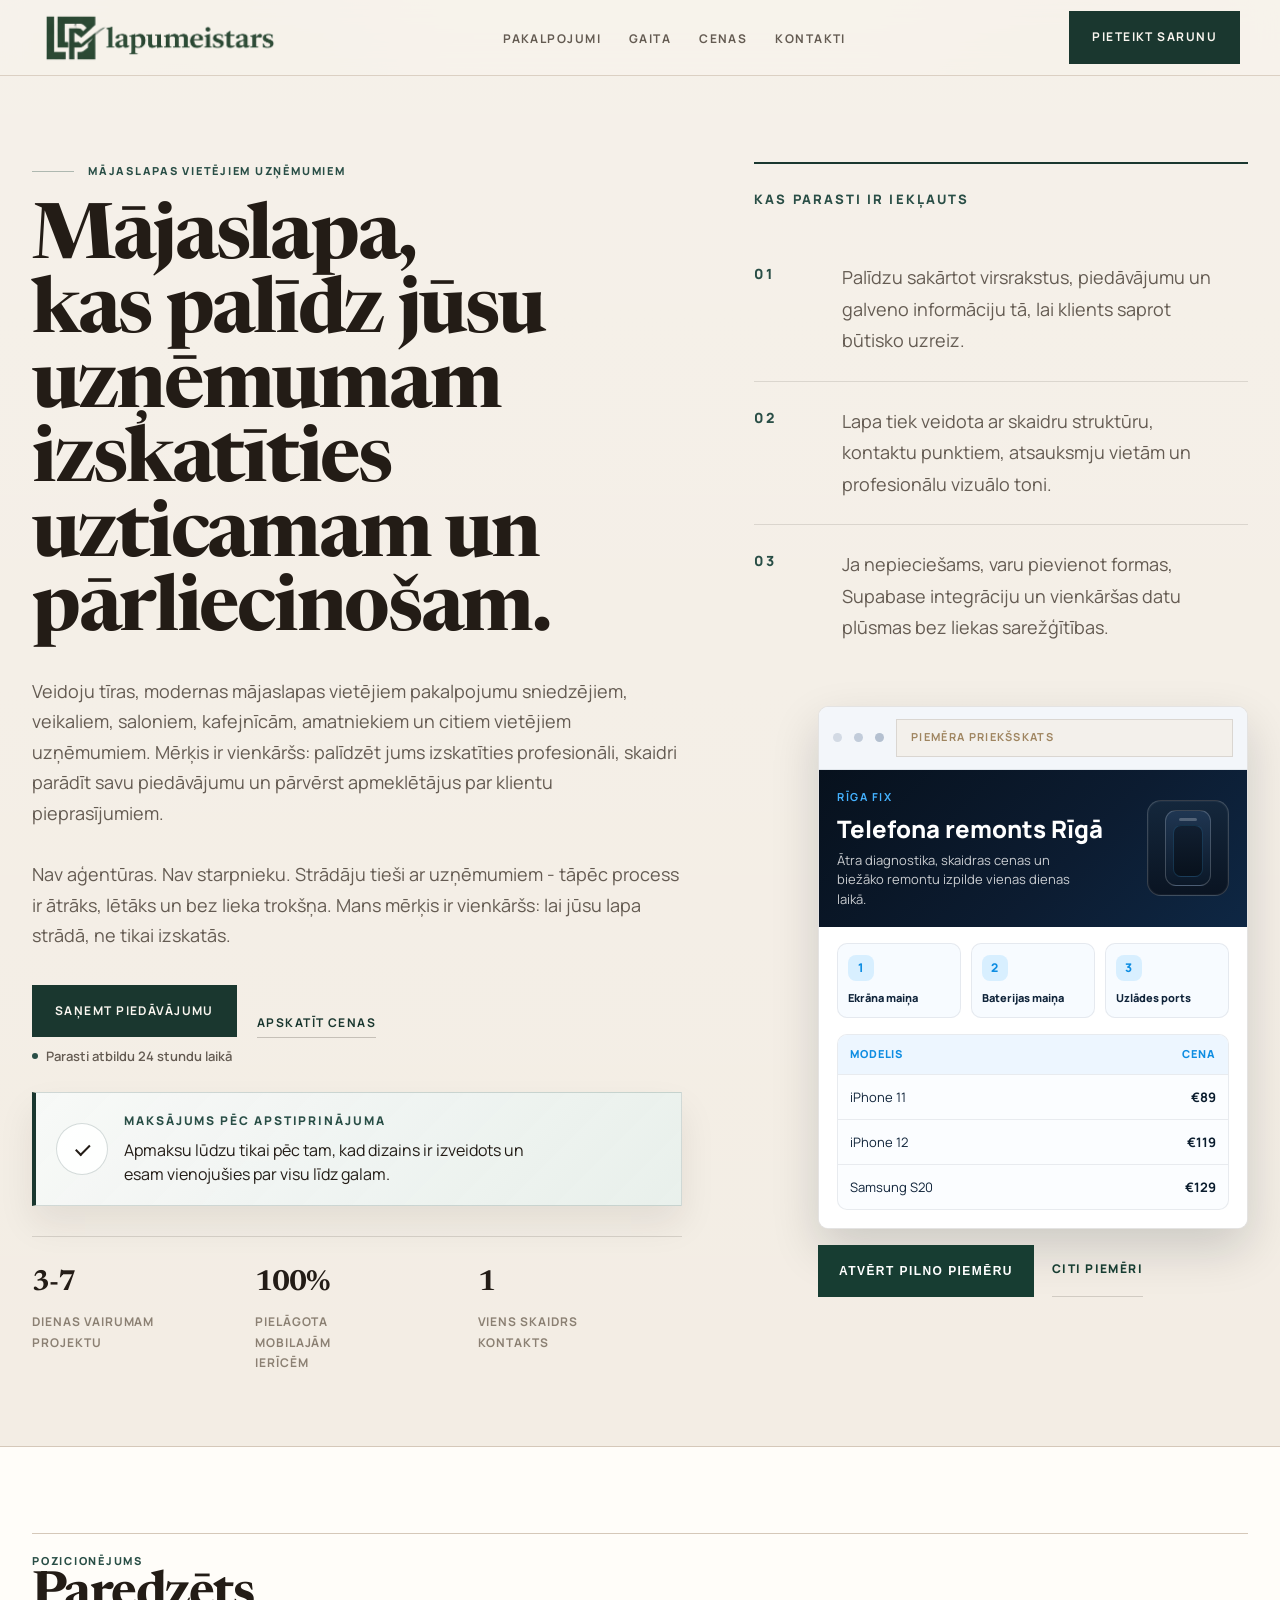
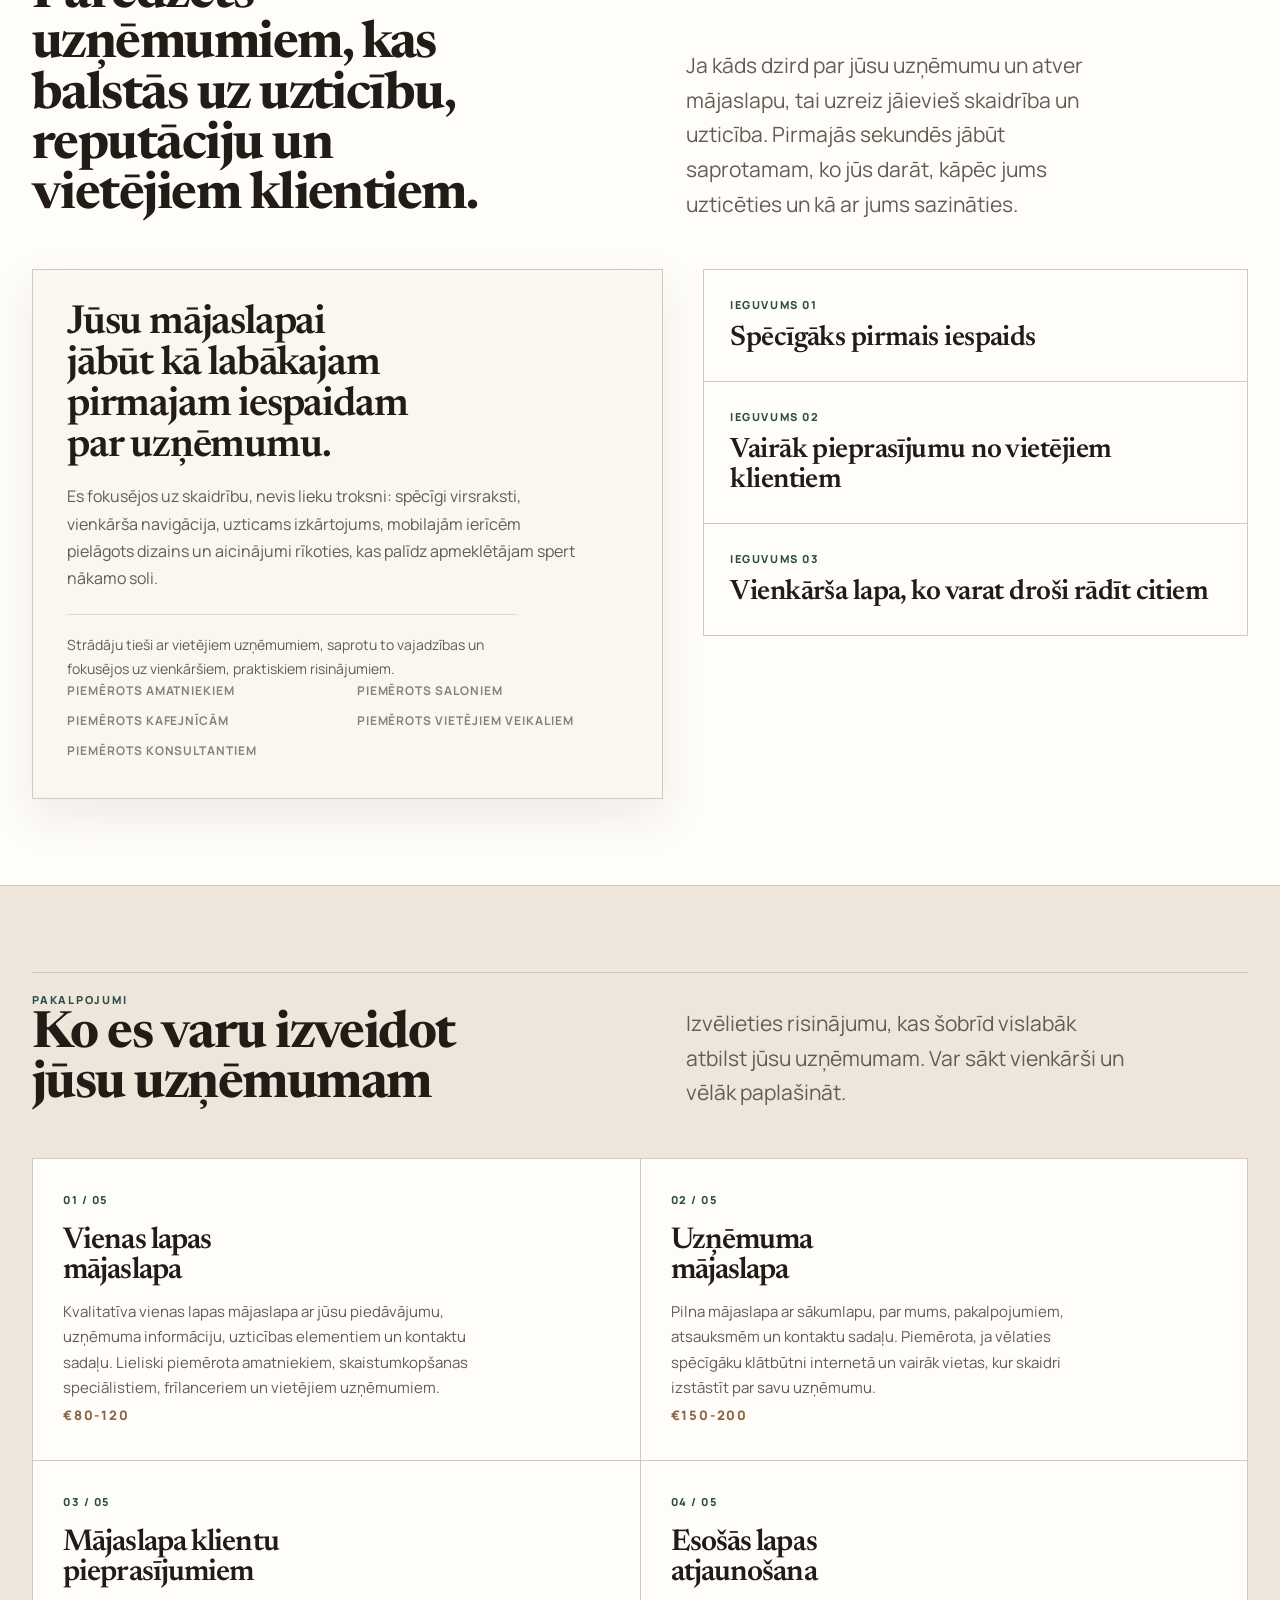
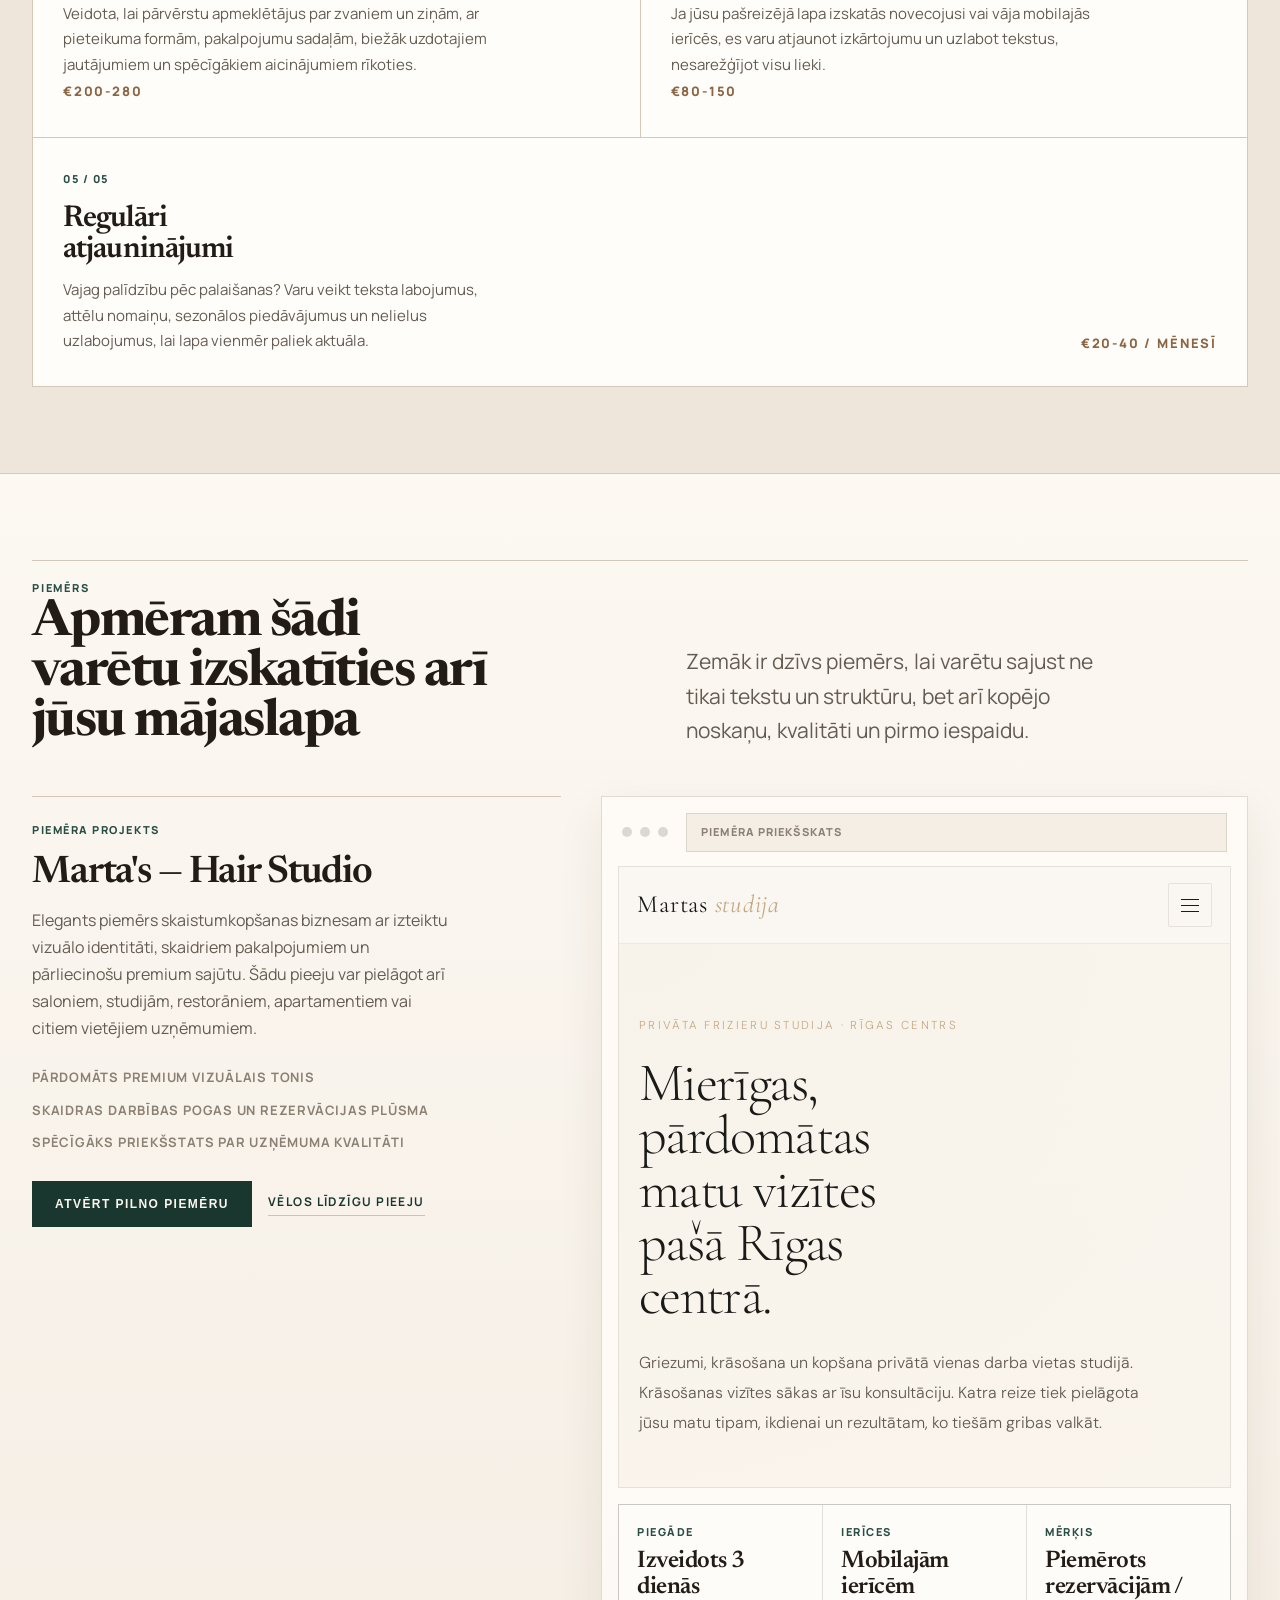
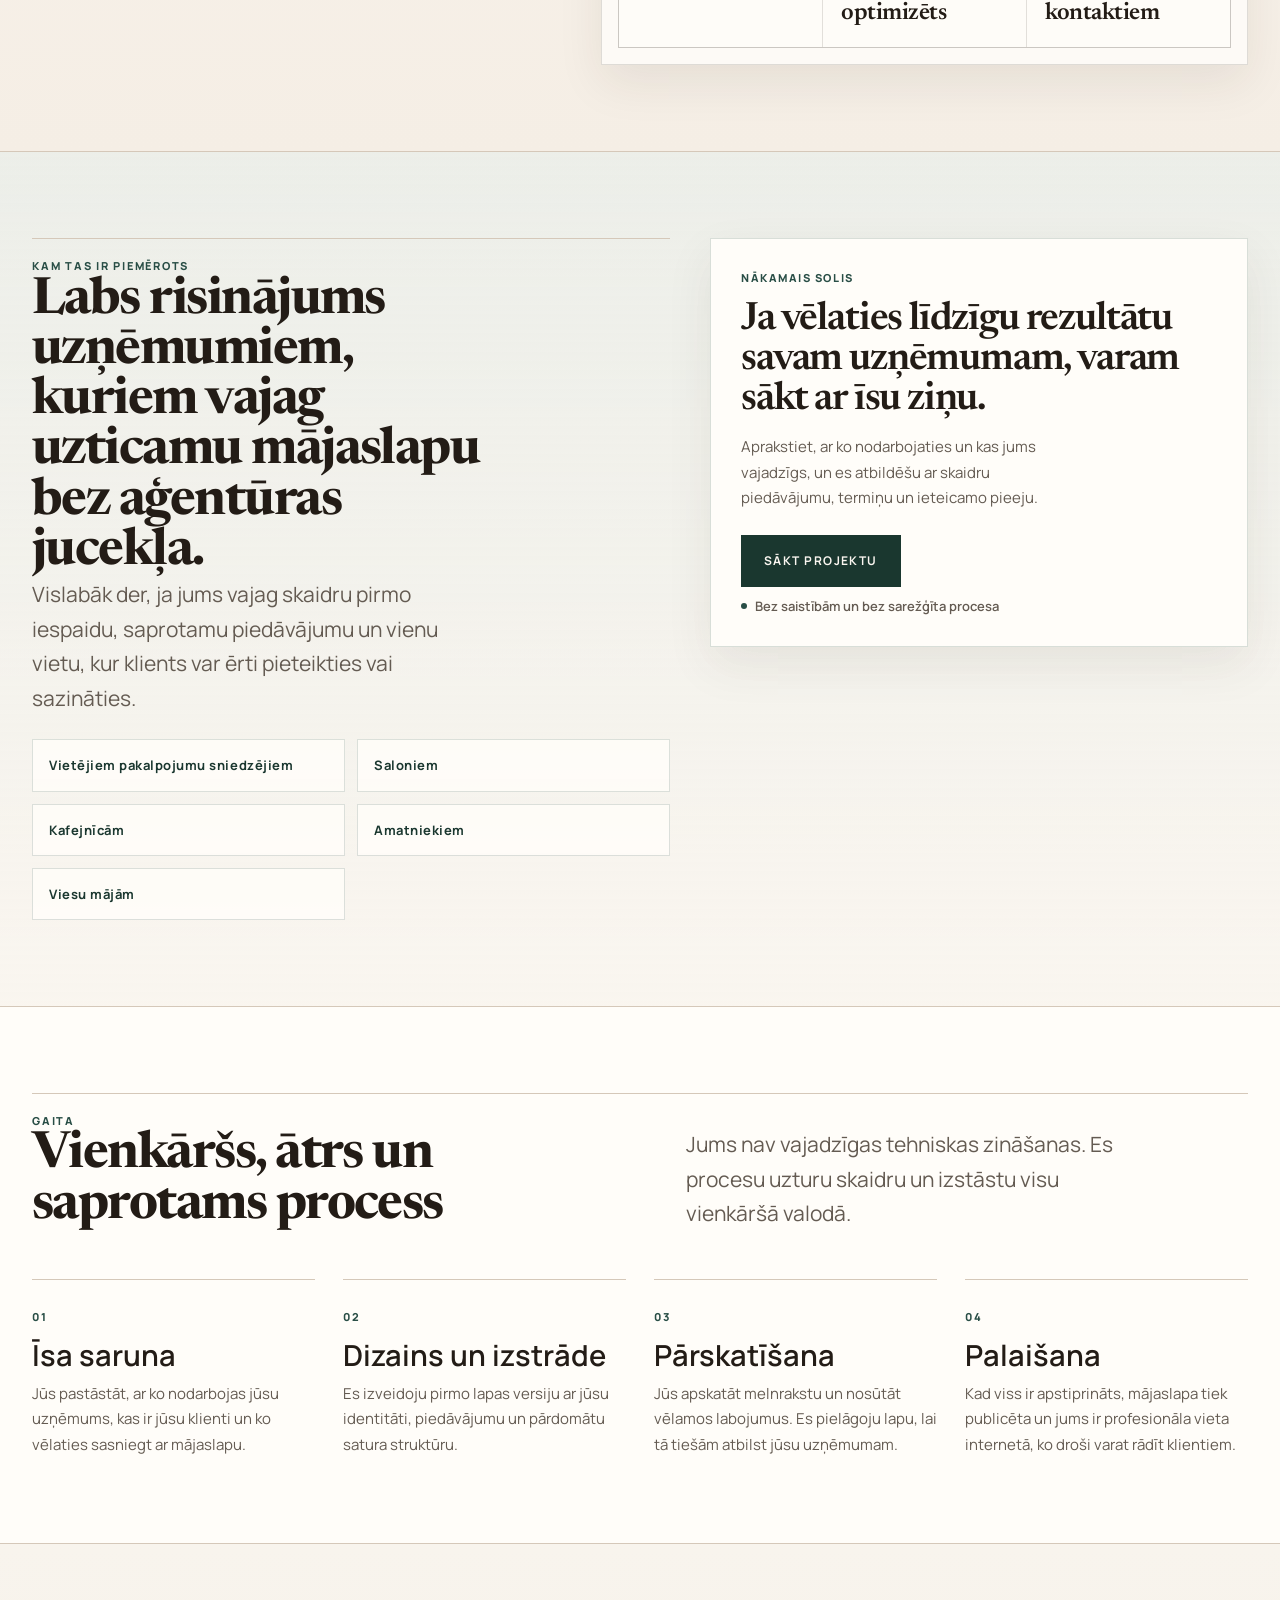
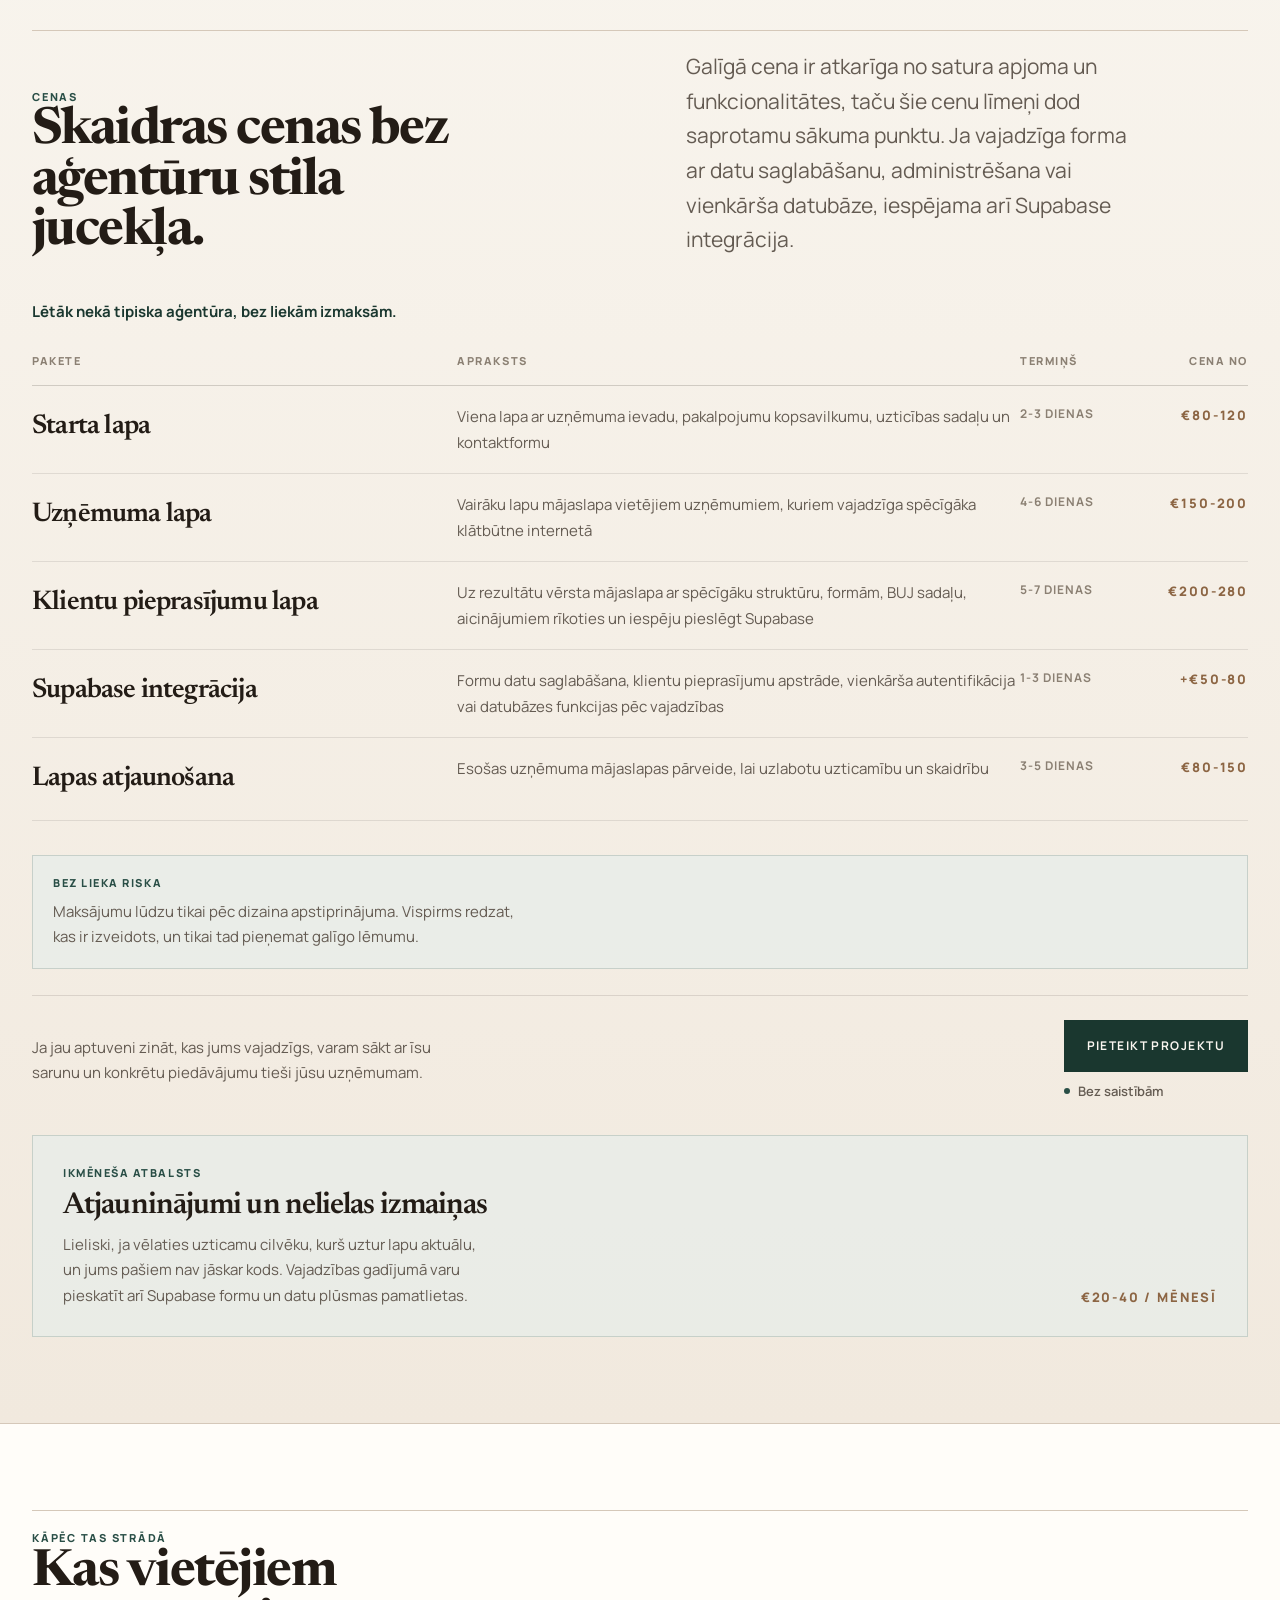
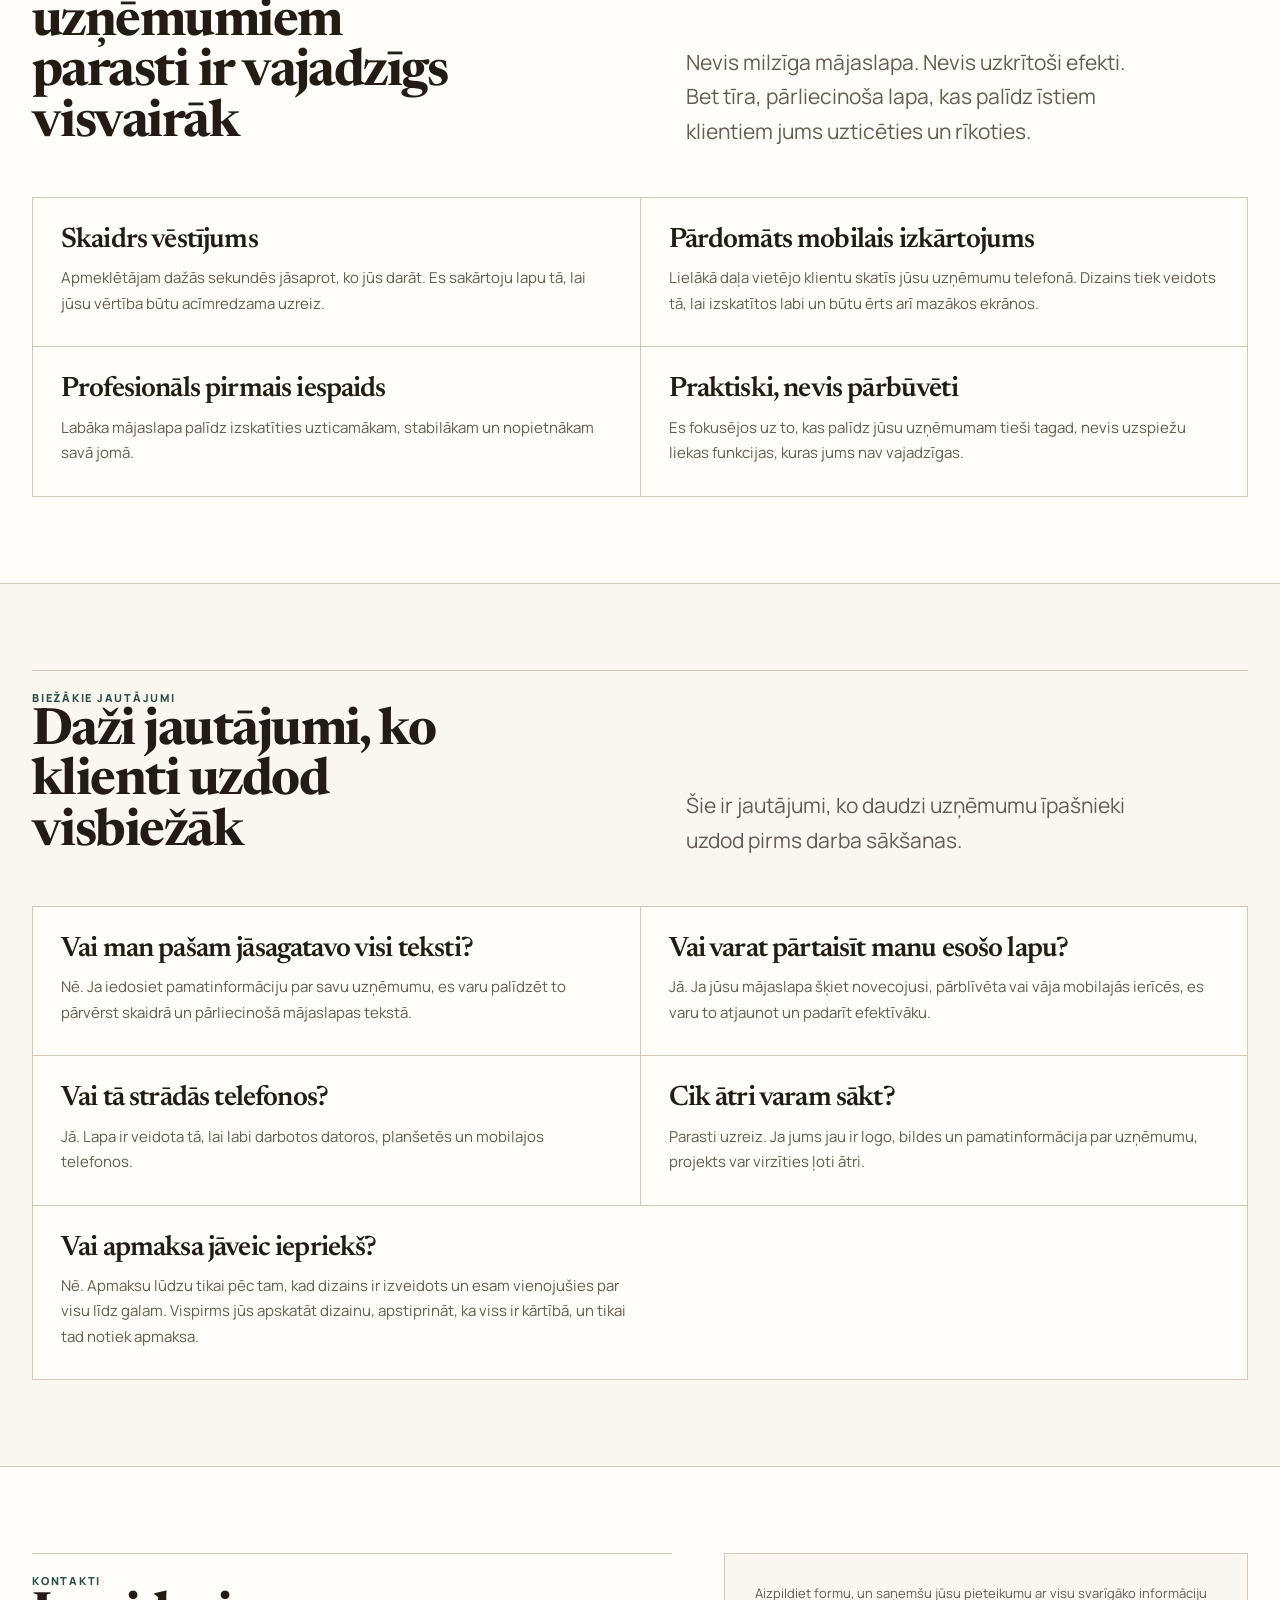
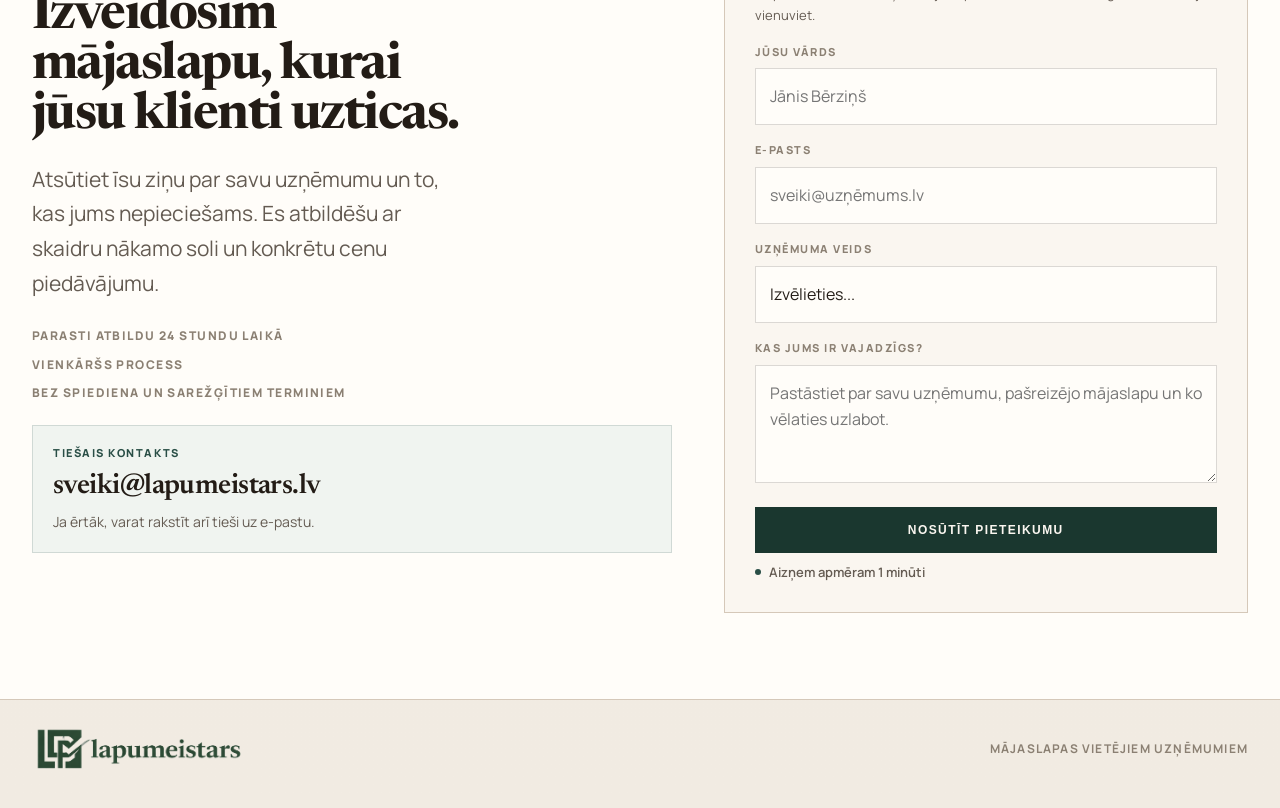
==== commit 51aaf183: "Update index.html" ====
--- a/index.html
+++ b/index.html
@@ -117,6 +117,42 @@
 
     .nav-links a:hover { color: var(--accent-strong); }
 
+    .nav-toggle {
+      display: none;
+      width: 48px;
+      height: 48px;
+      padding: 0;
+      border: 1px solid rgba(41, 78, 70, 0.18);
+      background: rgba(255, 253, 249, 0.72);
+      color: var(--accent-strong);
+      align-items: center;
+      justify-content: center;
+      cursor: pointer;
+      flex-direction: column;
+      gap: 5px;
+      flex-shrink: 0;
+    }
+
+    .nav-toggle span {
+      display: block;
+      width: 18px;
+      height: 2px;
+      background: currentColor;
+      transition: transform 0.22s ease, opacity 0.22s ease;
+    }
+
+    nav.is-open .nav-toggle span:nth-child(1) {
+      transform: translateY(7px) rotate(45deg);
+    }
+
+    nav.is-open .nav-toggle span:nth-child(2) {
+      opacity: 0;
+    }
+
+    nav.is-open .nav-toggle span:nth-child(3) {
+      transform: translateY(-7px) rotate(-45deg);
+    }
+
     .nav-cta,
     .btn-primary,
     .contact-button {
@@ -262,35 +298,86 @@
     }
 
     .cta-microcopy {
-      display: block;
+      display: inline-flex;
+      align-items: flex-start;
+      gap: 8px;
+      max-width: 100%;
       font-size: 13px;
       line-height: 1.45;
-      color: var(--muted-soft);
+      font-weight: 600;
+      color: var(--muted);
+    }
+
+    .cta-microcopy::before {
+      content: "";
+      width: 6px;
+      height: 6px;
+      margin-top: 0.42em;
+      border-radius: 50%;
+      background: var(--accent);
+      flex: 0 0 auto;
     }
 
     .hero-trust {
-      display: inline-flex;
+      display: grid;
+      grid-template-columns: 52px minmax(0, 1fr);
       align-items: center;
-      gap: 12px;
-      margin-bottom: 28px;
-      padding: 14px 18px;
-      border: 1px solid rgba(41, 78, 70, 0.16);
-      background: rgba(230, 238, 235, 0.62);
+      gap: 16px;
+      width: min(100%, 42rem);
+      margin-bottom: 30px;
+      padding: 18px 20px;
+      border: 1px solid rgba(41, 78, 70, 0.18);
+      border-left: 4px solid var(--accent-strong);
+      background: linear-gradient(135deg, rgba(247, 249, 248, 0.98), rgba(232, 240, 236, 0.92));
+      box-shadow: 0 18px 34px rgba(35, 28, 22, 0.08);
+    }
+
+    .hero-trust-icon {
+      width: 52px;
+      height: 52px;
+      position: relative;
+      display: block;
+      border-radius: 50%;
+      border: 1px solid rgba(41, 78, 70, 0.2);
+      background: rgba(255, 255, 255, 0.9);
+      color: var(--accent);
+      flex-shrink: 0;
+    }
+
+    .hero-trust-icon::before {
+      content: "";
+      position: absolute;
+      left: 50%;
+      top: 50%;
+      width: 14px;
+      height: 8px;
+      border-left: 2.5px solid currentColor;
+      border-bottom: 2.5px solid currentColor;
+      transform: translate(-44%, -58%) rotate(-45deg);
+      transform-origin: center;
+      box-sizing: border-box;
+    }
+
+    .hero-trust-copy {
+      display: grid;
+      gap: 6px;
     }
 
     .hero-trust strong {
-      font-size: 11px;
+      display: block;
+      font-size: 12px;
       font-weight: 800;
-      letter-spacing: 0.14em;
+      letter-spacing: 0.16em;
       text-transform: uppercase;
       color: var(--accent);
-      white-space: nowrap;
     }
 
     .hero-trust span {
-      font-size: 15px;
-      color: var(--muted);
-      max-width: 40ch;
+      display: block;
+      font-size: 16px;
+      line-height: 1.55;
+      color: var(--text);
+      max-width: 42ch;
     }
 
     .hero-meta {
@@ -362,6 +449,35 @@
       font-size: 18px;
       line-height: 1.75;
       max-width: 34ch;
+    }
+
+    .hero-preview-card,
+    .hero-preview-actions {
+      width: 100%;
+      max-width: 430px;
+      margin-left: auto;
+    }
+
+    .hero-preview-card {
+      margin-top: 38px;
+    }
+
+    .hero-preview-services {
+      display: grid;
+      grid-template-columns: repeat(3, minmax(0, 1fr));
+      gap: 10px;
+    }
+
+    .hero-preview-actions {
+      margin-top: 16px;
+      display: flex;
+      flex-wrap: wrap;
+      align-items: center;
+      gap: 12px 18px;
+    }
+
+    .hero-preview-actions > * {
+      flex: 0 0 auto;
     }
 
     .section,
@@ -1424,22 +1540,52 @@
 
       .footer-logo img { height: 42px; }
 
+      .nav-toggle {
+        display: inline-flex;
+        justify-self: end;
+      }
+
       .nav-links {
         grid-column: 1 / -1;
         width: 100%;
+        display: none;
+        grid-template-columns: repeat(2, minmax(0, 1fr));
+        gap: 10px 12px;
+      }
+
+      .nav-links li {
+        min-width: 0;
+      }
+
+      .nav-links a {
+        display: flex;
+        align-items: center;
+        min-height: 48px;
+        padding: 12px 14px;
+        border: 1px solid rgba(41, 78, 70, 0.14);
+        background: rgba(255, 253, 249, 0.76);
+      }
+
+      .nav-cta {
+        grid-column: 1 / -1;
+        display: none;
+        justify-self: stretch;
+        justify-content: center;
+        width: 100%;
+        padding: 14px 16px;
+        text-align: center;
+      }
+
+      nav.is-open {
+        box-shadow: 0 18px 34px rgba(35, 28, 22, 0.1);
+      }
+
+      nav.is-open .nav-links {
         display: grid;
-        grid-template-columns: repeat(2, minmax(0, 1fr));
-        gap: 10px 18px;
-      }
-
-      .nav-links a {
-        display: block;
-        padding-top: 4px;
-      }
-
-      .nav-cta {
-        justify-self: end;
-        padding: 12px 16px;
+      }
+
+      nav.is-open .nav-cta {
+        display: inline-flex;
       }
 
       .hero,
@@ -1448,6 +1594,11 @@
       .contact-inner,
       footer {
         width: calc(100% - 32px);
+      }
+
+      .hero {
+        gap: 28px;
+        padding: 56px 0 44px;
       }
 
       .hero-title,
@@ -1461,7 +1612,131 @@
         max-width: none;
       }
 
-      .hero-meta,
+      .hero-title {
+        font-size: clamp(38px, 10vw, 52px);
+        line-height: 1.02;
+        margin-bottom: 20px;
+      }
+
+      .hero-body {
+        font-size: 16px;
+        margin-bottom: 24px;
+      }
+
+      .hero-copy .eyebrow {
+        margin-bottom: 16px;
+      }
+
+      .hero-actions,
+      .example-actions {
+        flex-direction: column;
+        align-items: stretch;
+        gap: 12px;
+      }
+
+      .hero-actions > .action-stack,
+      .hero-actions > .btn-secondary,
+      .example-actions > *,
+      .mid-cta-panel .action-stack,
+      .pricing-actions .action-stack,
+      .hero-preview-actions > *,
+      .contact-button {
+        width: 100%;
+      }
+
+      .action-stack > a,
+      .hero-actions > .btn-secondary,
+      .example-actions > a,
+      .example-actions > button,
+      .mid-cta-panel .action-stack > a,
+      .pricing-actions .action-stack > a,
+      .hero-preview-actions > a,
+      .hero-preview-actions > button,
+      .contact-button {
+        display: flex;
+        align-items: center;
+        justify-content: center;
+        width: 100%;
+        text-align: center;
+      }
+
+      .hero-actions > .btn-secondary,
+      .example-actions > a,
+      .hero-preview-actions > a {
+        min-height: 50px;
+        padding: 14px 16px;
+        border: 1px solid rgba(35, 28, 22, 0.16);
+        background: rgba(255, 253, 249, 0.72);
+        border-bottom-width: 1px;
+      }
+
+      .hero-side {
+        display: flex;
+        flex-direction: column;
+        gap: 18px;
+        padding-top: 0;
+        border-top: none;
+        max-width: none;
+      }
+
+      .hero-preview-card {
+        order: 1;
+        margin-top: 0 !important;
+        max-width: 100% !important;
+        margin-left: 0 !important;
+      }
+
+      .hero-preview-actions {
+        order: 2;
+        margin-top: 0 !important;
+        max-width: 100% !important;
+        margin-left: 0 !important;
+        flex-direction: column;
+        align-items: stretch;
+      }
+
+      .hero-side-title {
+        order: 4;
+        margin-bottom: 0;
+        padding-top: 8px;
+        border-top: 1px solid rgba(35, 28, 22, 0.12);
+      }
+
+      .hero-side-list {
+        order: 5;
+      }
+
+      .hero-side-item {
+        grid-template-columns: 44px minmax(0, 1fr);
+        gap: 14px;
+        padding: 18px 0;
+      }
+
+      .hero-side-item p {
+        font-size: 16px;
+        line-height: 1.65;
+        max-width: none;
+      }
+
+      .hero-trust {
+        width: 100%;
+        grid-template-columns: 1fr;
+        gap: 12px;
+        padding: 18px;
+        margin-bottom: 24px;
+      }
+
+      .hero-meta {
+        order: 3;
+        grid-template-columns: repeat(2, minmax(0, 1fr));
+        gap: 14px;
+        padding-top: 18px;
+      }
+
+      .hero-meta > div:last-child {
+        grid-column: 1 / -1;
+      }
+
       .steps-grid {
         grid-template-columns: 1fr;
       }
@@ -1470,30 +1745,95 @@
         grid-template-columns: 1fr;
       }
 
-      .pricing-table .pt-desc,
-      .pricing-table .pt-time {
+      .section,
+      .pricing-inner,
+      .contact-inner {
+        padding: 52px 0;
+      }
+
+      .section-header {
+        margin-bottom: 28px;
+        gap: 18px;
+      }
+
+      .proof-panel,
+      .service-card,
+      .outcome-item,
+      .why-card,
+      .faq-item,
+      .retainer-note {
+        padding: 24px;
+      }
+
+      .pricing-trust {
+        padding: 16px 18px;
+      }
+
+      .pricing-table {
+        table-layout: fixed;
+        margin-bottom: 24px;
+      }
+
+      .pricing-table th:nth-child(2),
+      .pricing-table td:nth-child(2) {
         display: none;
       }
 
-      .example-actions {
-        flex-direction: column;
-        align-items: flex-start;
-      }
-
-      .hero-trust {
-        display: grid;
-        gap: 6px;
-        margin-bottom: 24px;
+      .pricing-table th,
+      .pricing-table td {
+        padding: 14px 0;
+      }
+
+      .pricing-table th:nth-child(1) { width: 46%; }
+      .pricing-table th:nth-child(3) { width: 25%; }
+      .pricing-table th:nth-child(4) { width: 29%; }
+
+      .pt-name {
+        font-size: 22px;
+        line-height: 1.08;
+        padding-right: 12px;
+        overflow-wrap: anywhere;
+      }
+
+      .pt-time,
+      .pt-price {
+        font-size: 11px;
+        line-height: 1.45;
+        white-space: normal;
+      }
+
+      .pt-time {
+        padding-right: 12px;
+      }
+
+      .pricing-actions {
+        align-items: stretch;
+        gap: 18px;
+      }
+
+      .pricing-actions p {
+        max-width: none;
+      }
+
+      .hero-trust-icon {
+        width: 44px;
+        height: 44px;
+      }
+
+      .hero-preview-services {
+        grid-template-columns: repeat(2, minmax(0, 1fr)) !important;
       }
 
       .example-browser {
         padding: 12px;
+        max-width: 100%;
       }
 
       .example-browser-screen,
       .example-browser-screen iframe {
-        min-height: 420px;
-        height: 420px;
+        min-height: 360px;
+        height: 360px;
+        max-width: 100%;
       }
 
       .example-modal {
@@ -1526,6 +1866,10 @@
 
       .contact-form {
         padding: 24px;
+      }
+
+      .contact-button {
+        min-height: 50px;
       }
 
       .contact-direct-link {
@@ -1542,12 +1886,97 @@
 
     @media (max-width: 560px) {
       nav {
+        padding: 14px 16px 16px;
+      }
+
+      .nav-logo img {
+        height: 40px;
+      }
+
+      .nav-links {
         grid-template-columns: 1fr;
       }
 
-      .nav-cta {
-        justify-self: stretch;
-        text-align: center;
+      .hero,
+      .section,
+      .pricing-inner,
+      .contact-inner,
+      footer {
+        width: calc(100% - 24px);
+      }
+
+      .hero {
+        padding: 48px 0 36px;
+        gap: 24px;
+      }
+
+      .hero-title {
+        font-size: clamp(34px, 10vw, 42px);
+      }
+
+      .hero-body {
+        font-size: 15px;
+      }
+
+      .hero-meta {
+        grid-template-columns: 1fr;
+      }
+
+      .hero-meta > div:last-child {
+        grid-column: auto;
+      }
+
+      .hero-trust {
+        padding: 16px;
+      }
+
+      .hero-preview-services {
+        grid-template-columns: 1fr !important;
+      }
+
+      .section,
+      .pricing-inner,
+      .contact-inner {
+        padding: 44px 0;
+      }
+
+      .proof-panel,
+      .service-card,
+      .outcome-item,
+      .why-card,
+      .faq-item,
+      .retainer-note {
+        padding: 20px;
+      }
+
+      .pricing-trust {
+        padding: 14px 16px;
+      }
+
+      .example-browser-screen,
+      .example-browser-screen iframe {
+        min-height: 320px;
+        height: 320px;
+      }
+    }
+
+    @media (max-width: 420px) {
+      .hero-title {
+        font-size: 34px;
+      }
+
+      .hero-side-item {
+        grid-template-columns: 1fr;
+        gap: 8px;
+      }
+
+      .hero-side-item strong {
+        font-size: 12px;
+      }
+
+      .hero-preview-card,
+      .hero-preview-actions {
+        max-width: 100% !important;
       }
     }
   </style>
@@ -1564,7 +1993,18 @@
         decoding="async"
       />
     </a>
-    <ul class="nav-links">
+    <button
+      type="button"
+      class="nav-toggle"
+      aria-expanded="false"
+      aria-controls="primary-navigation"
+      aria-label="Atvērt navigāciju"
+    >
+      <span></span>
+      <span></span>
+      <span></span>
+    </button>
+    <ul class="nav-links" id="primary-navigation">
       <li><a href="#services">Pakalpojumi</a></li>
       <li><a href="#process">Gaita</a></li>
       <li><a href="#pricing">Cenas</a></li>
@@ -1582,6 +2022,9 @@
           Veidoju tīras, modernas mājaslapas vietējiem pakalpojumu sniedzējiem, veikaliem, saloniem, kafejnīcām,
           amatniekiem un citiem vietējiem uzņēmumiem. Mērķis ir vienkāršs: palīdzēt jums izskatīties profesionāli,
           skaidri parādīt savu piedāvājumu un pārvērst apmeklētājus par klientu pieprasījumiem.
+          <br><br>
+          Nav aģentūras. Nav starpnieku. Strādāju tieši ar uzņēmumiem - tāpēc process ir ātrāks, lētāks un bez lieka trokšņa.
+          Mans mērķis ir vienkāršs: lai jūsu lapa strādā, ne tikai izskatās.
         </p>
         <div class="hero-actions">
           <div class="action-stack">
@@ -1591,8 +2034,11 @@
           <a href="#pricing" class="btn-secondary">Apskatīt cenas</a>
         </div>
         <div class="hero-trust">
-          <strong>Maksājums pēc apstiprinājuma</strong>
-          <span>Apmaksu lūdzu tikai pēc tam, kad dizains ir izveidots un esam vienojušies par visu līdz galam.</span>
+          <span class="hero-trust-icon" aria-hidden="true"></span>
+          <div class="hero-trust-copy">
+            <strong>Maksājums pēc apstiprinājuma</strong>
+            <span>Apmaksu lūdzu tikai pēc tam, kad dizains ir izveidots un esam vienojušies par visu līdz galam.</span>
+          </div>
         </div>
         <div class="hero-meta">
           <div>
@@ -1626,7 +2072,7 @@
             <p>Ja nepieciešams, varu pievienot formas, Supabase integrāciju un vienkāršas datu plūsmas bez liekas sarežģītības.</p>
           </div>
         </div>
-        <div style="margin-top:38px;width:100%;max-width:430px;margin-left:auto;border:1px solid rgba(35,28,22,0.12);border-radius:10px;box-shadow:0 20px 48px rgba(9,18,31,0.16);background:#ffffff;overflow:hidden;">
+        <div class="hero-preview-card" style="margin-top:38px;width:100%;max-width:430px;margin-left:auto;border:1px solid rgba(35,28,22,0.12);border-radius:10px;box-shadow:0 20px 48px rgba(9,18,31,0.16);background:#ffffff;overflow:hidden;">
           <div style="display:flex;align-items:center;gap:12px;padding:12px 14px;background:#f3f6fa;border-bottom:1px solid rgba(15,38,63,0.08);">
             <div style="width:9px;height:9px;border-radius:50%;background:#d3dae4;"></div>
             <div style="width:9px;height:9px;border-radius:50%;background:#c2ccda;"></div>
@@ -1649,7 +2095,7 @@
             </div>
           </div>
           <div style="padding:16px 18px 18px;background:#ffffff;">
-            <div style="display:grid;grid-template-columns:repeat(3,minmax(0,1fr));gap:10px;">
+            <div class="hero-preview-services" style="display:grid;grid-template-columns:repeat(3,minmax(0,1fr));gap:10px;">
               <div style="padding:11px 10px;border:1px solid rgba(13,35,58,0.08);border-radius:10px;background:#f7fbff;">
                 <div style="width:26px;height:26px;border-radius:8px;background:#d8efff;color:#0e8de2;display:flex;align-items:center;justify-content:center;font-size:12px;font-weight:800;">1</div>
                 <div style="margin-top:10px;font-size:11px;line-height:1.35;font-weight:800;color:#10243a;">Ekrāna maiņa</div>
@@ -1683,7 +2129,7 @@
             </div>
           </div>
         </div>
-        <div style="margin-top:16px;max-width:430px;margin-left:auto;display:flex;flex-wrap:wrap;align-items:center;gap:12px 18px;">
+        <div class="hero-preview-actions" style="margin-top:16px;max-width:430px;margin-left:auto;display:flex;flex-wrap:wrap;align-items:center;gap:12px 18px;">
           <button type="button" data-open-mobile-example style="display:inline-flex;align-items:center;justify-content:center;min-height:52px;padding:0 20px;border:1px solid #173d32;background:#173d32;color:#ffffff;font-size:12px;font-weight:800;letter-spacing:0.12em;text-transform:uppercase;text-decoration:none;white-space:nowrap;cursor:pointer;">Atvērt pilno piemēru</button>
           <a href="#examples" style="display:inline-flex;align-items:center;min-height:52px;padding:0 0 2px;color:#173d32;border-bottom:1px solid rgba(35,28,22,0.16);font-size:12px;font-weight:800;letter-spacing:0.12em;text-transform:uppercase;text-decoration:none;white-space:nowrap;">Citi piemēri</a>
         </div>
@@ -2284,6 +2730,14 @@
       table: String(window.SUPABASE_SERVICES_CONFIG?.table ?? sharedSupabaseConfig.servicesTable ?? "service_cards").trim(),
     };
 
+    const siteNav = document.querySelector("nav");
+    const navToggle = document.querySelector(".nav-toggle");
+    const navMenuLinks = document.querySelectorAll(".nav-links a, .nav-cta");
+    const heroCopy = document.querySelector(".hero-copy");
+    const heroTrust = document.querySelector(".hero-trust");
+    const heroMeta = document.querySelector(".hero-meta");
+    const heroSide = document.querySelector(".hero-side");
+    const heroPreviewActions = document.querySelector(".hero-preview-actions");
     const servicesGrid = document.getElementById("services-grid");
     const contactForm = document.getElementById("contact-form");
     const contactFeedback = document.getElementById("form-msg");
@@ -2327,6 +2781,70 @@
       });
     }
 
+    function closeNav() {
+      if (!siteNav || !navToggle) {
+        return;
+      }
+
+      siteNav.classList.remove("is-open");
+      navToggle.setAttribute("aria-expanded", "false");
+      navToggle.setAttribute("aria-label", "Atvērt navigāciju");
+    }
+
+    function syncHeroMobileLayout() {
+      if (!heroCopy || !heroTrust || !heroMeta || !heroSide || !heroPreviewActions) {
+        return;
+      }
+
+      if (window.innerWidth <= 720) {
+        heroPreviewActions.after(heroMeta);
+        return;
+      }
+
+      heroTrust.after(heroMeta);
+    }
+
+    navToggle?.addEventListener("click", () => {
+      if (!siteNav) {
+        return;
+      }
+
+      const isOpen = !siteNav.classList.contains("is-open");
+      siteNav.classList.toggle("is-open", isOpen);
+      navToggle.setAttribute("aria-expanded", String(isOpen));
+      navToggle.setAttribute("aria-label", isOpen ? "Aizvērt navigāciju" : "Atvērt navigāciju");
+    });
+
+    navMenuLinks.forEach((link) => {
+      link.addEventListener("click", () => {
+        if (window.innerWidth <= 720) {
+          closeNav();
+        }
+      });
+    });
+
+    window.addEventListener("resize", () => {
+      syncHeroMobileLayout();
+
+      if (window.innerWidth > 720) {
+        closeNav();
+      }
+    });
+
+    document.addEventListener("click", (event) => {
+      if (!siteNav?.classList.contains("is-open")) {
+        return;
+      }
+
+      if (navToggle?.contains(event.target)) {
+        return;
+      }
+
+      if (!siteNav.contains(event.target)) {
+        closeNav();
+      }
+    });
+
     function hasSupabaseConfig(config) {
       return Boolean(config.url && config.anonKey && config.table);
     }
@@ -2658,10 +3176,16 @@
 
       if (martaFullModal && !martaFullModal.hidden) {
         closeMartaExample();
+        return;
+      }
+
+      if (siteNav?.classList.contains("is-open")) {
+        closeNav();
       }
     });
 
     contactForm?.addEventListener("submit", submitForm);
+    syncHeroMobileLayout();
     loadEmbeddedMobilePreview();
     loadEmbeddedMartaPreview();
     loadServicesFromSupabase();
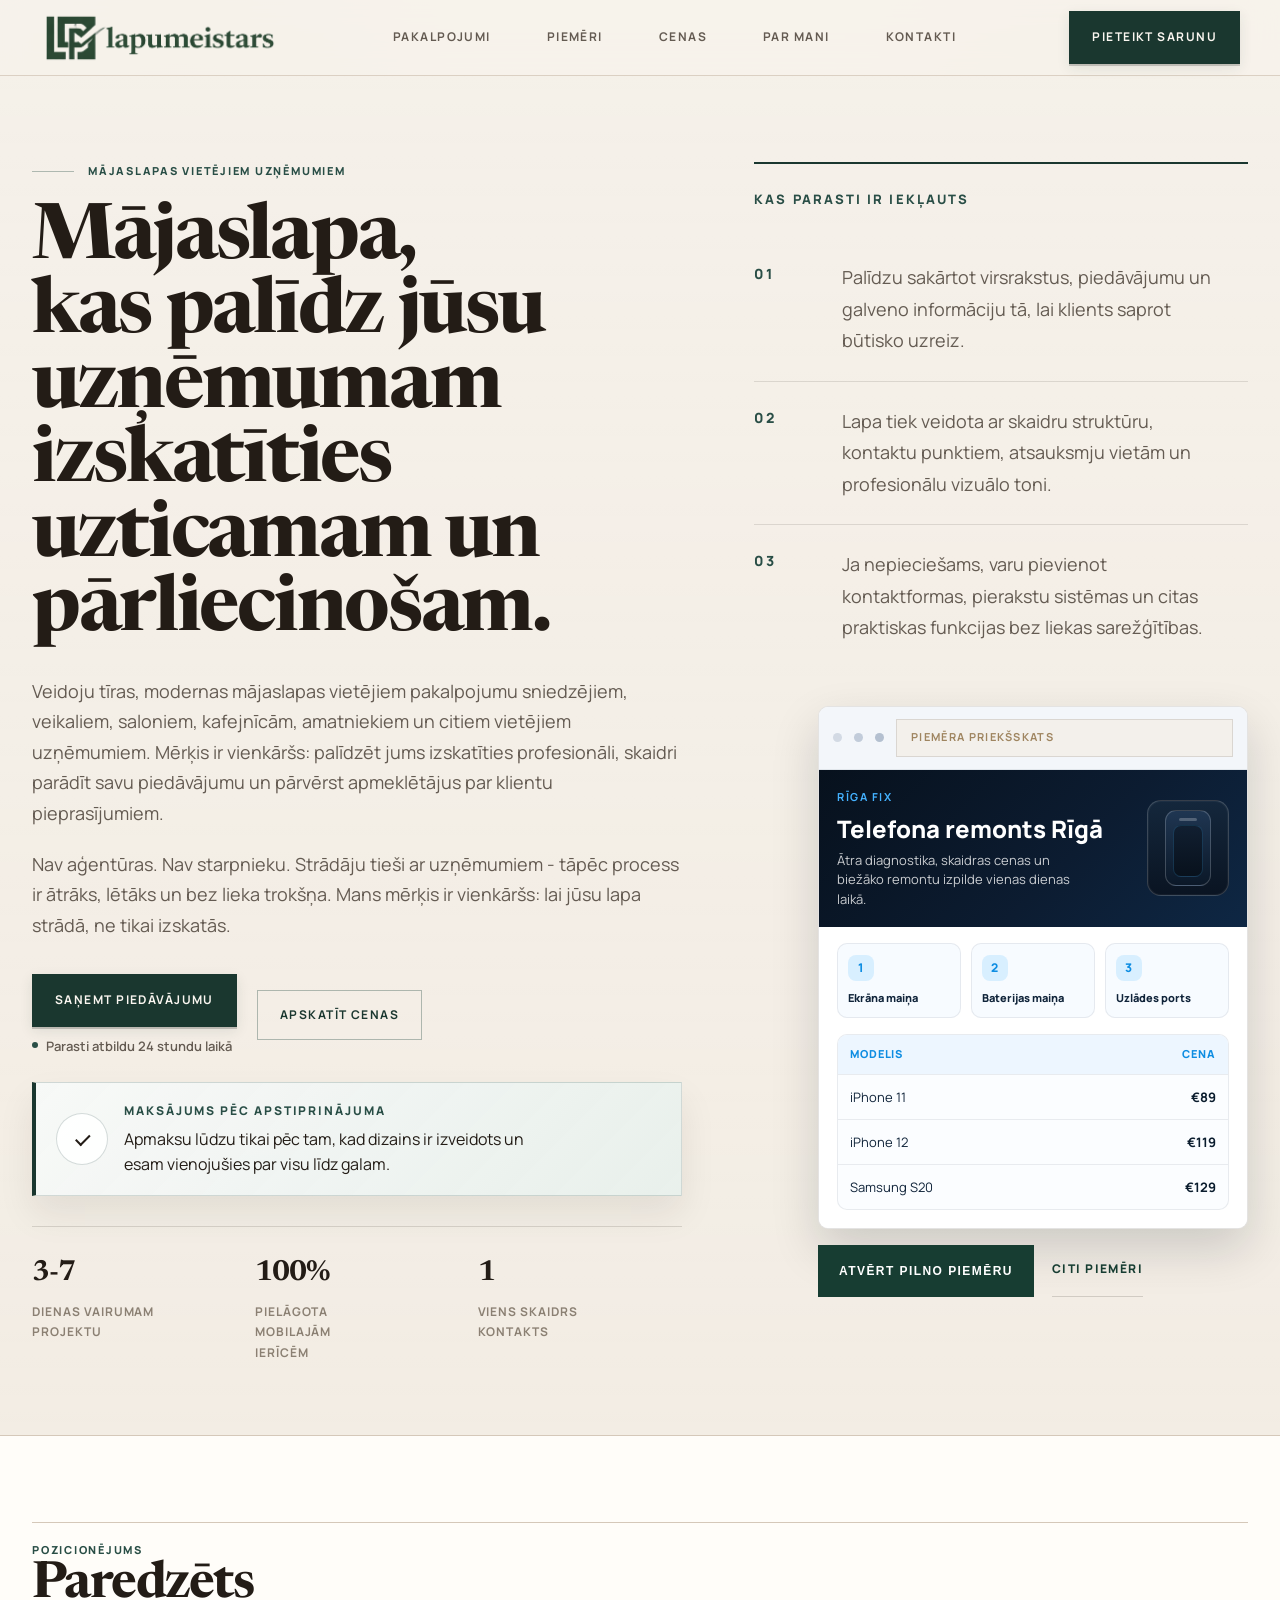
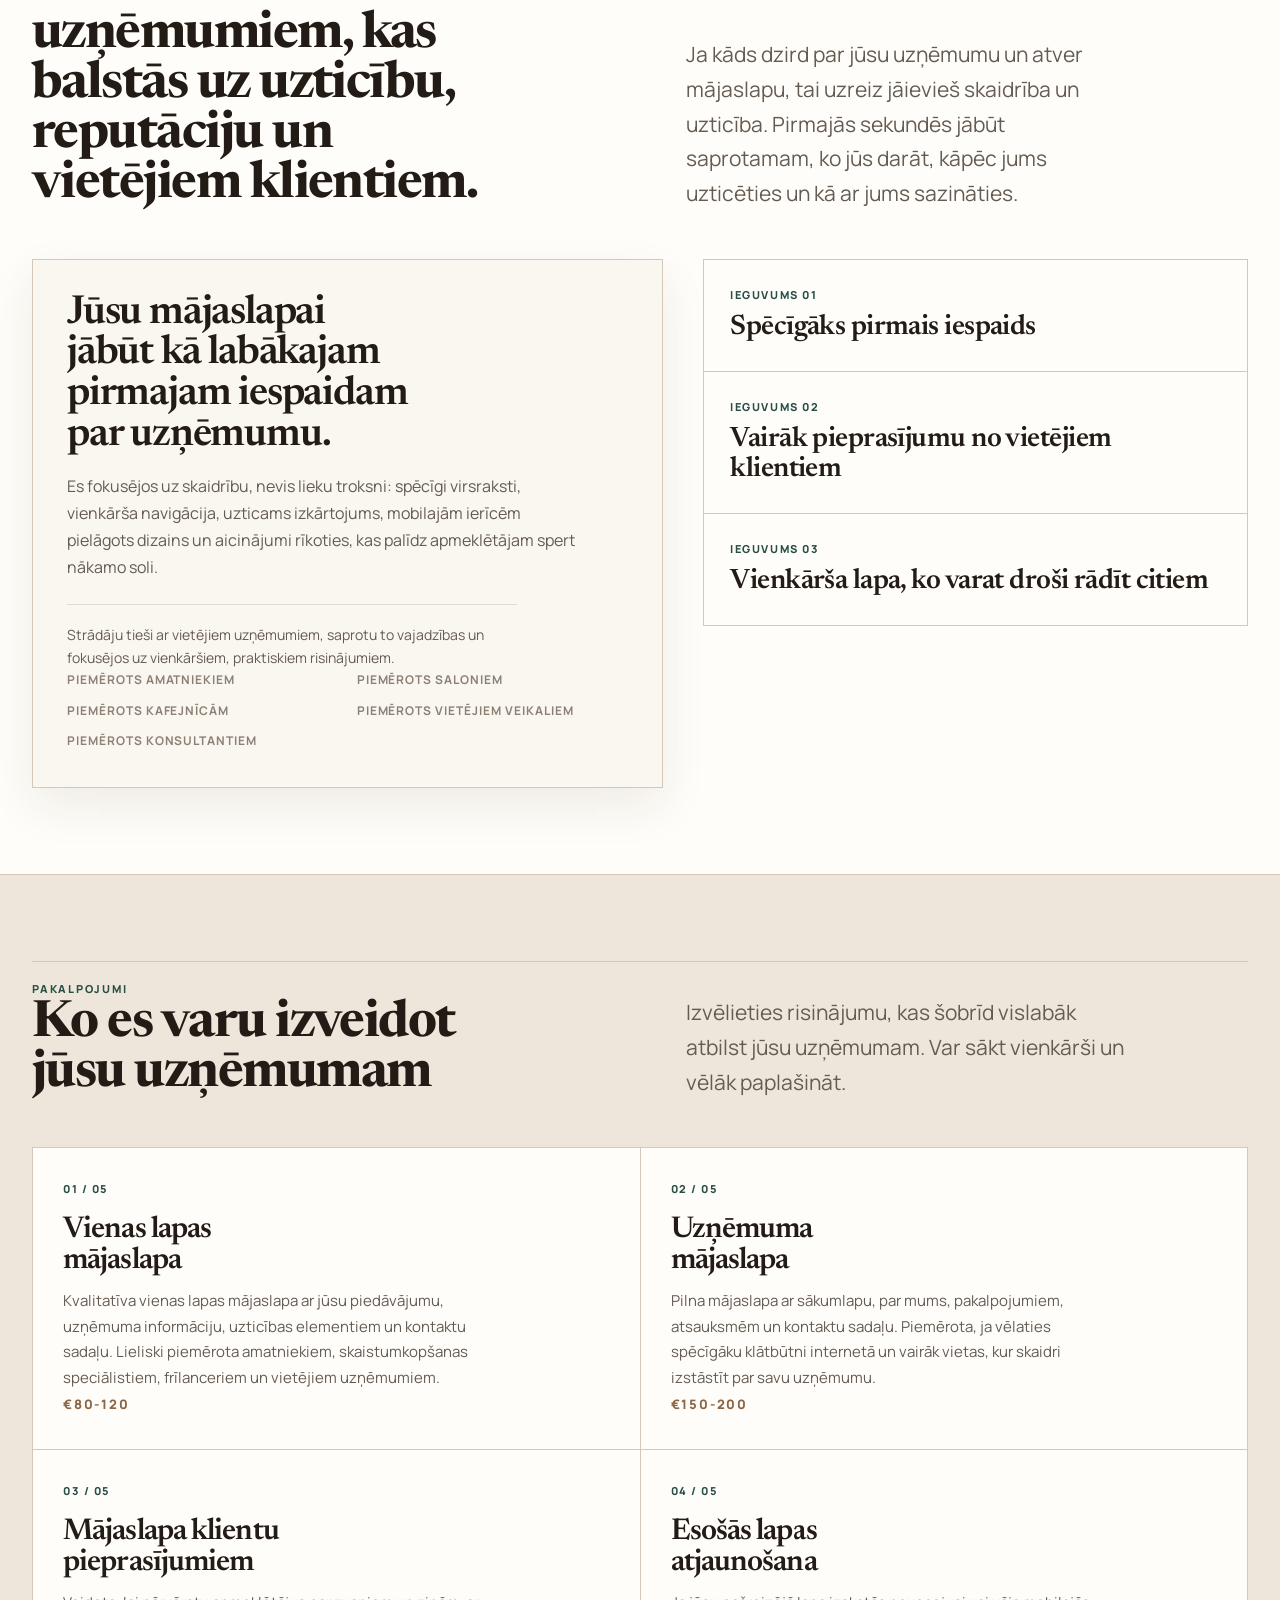
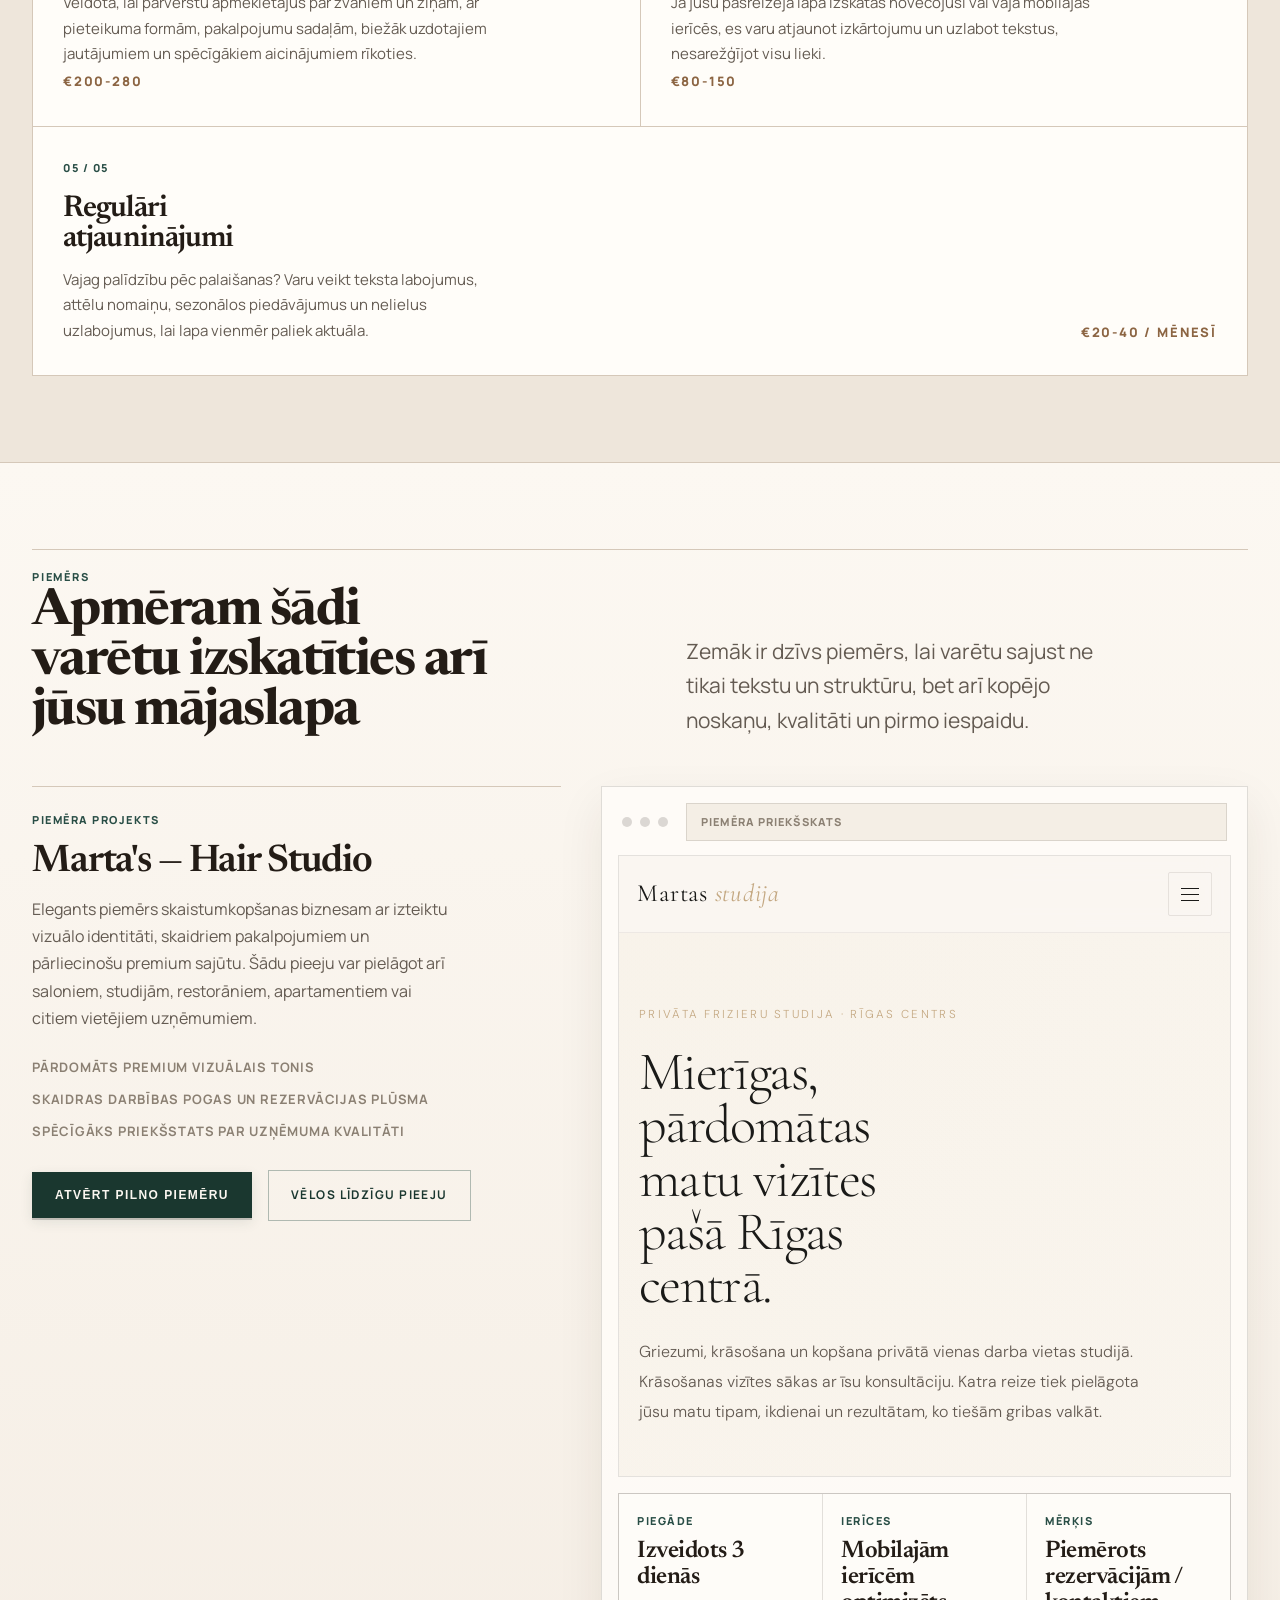
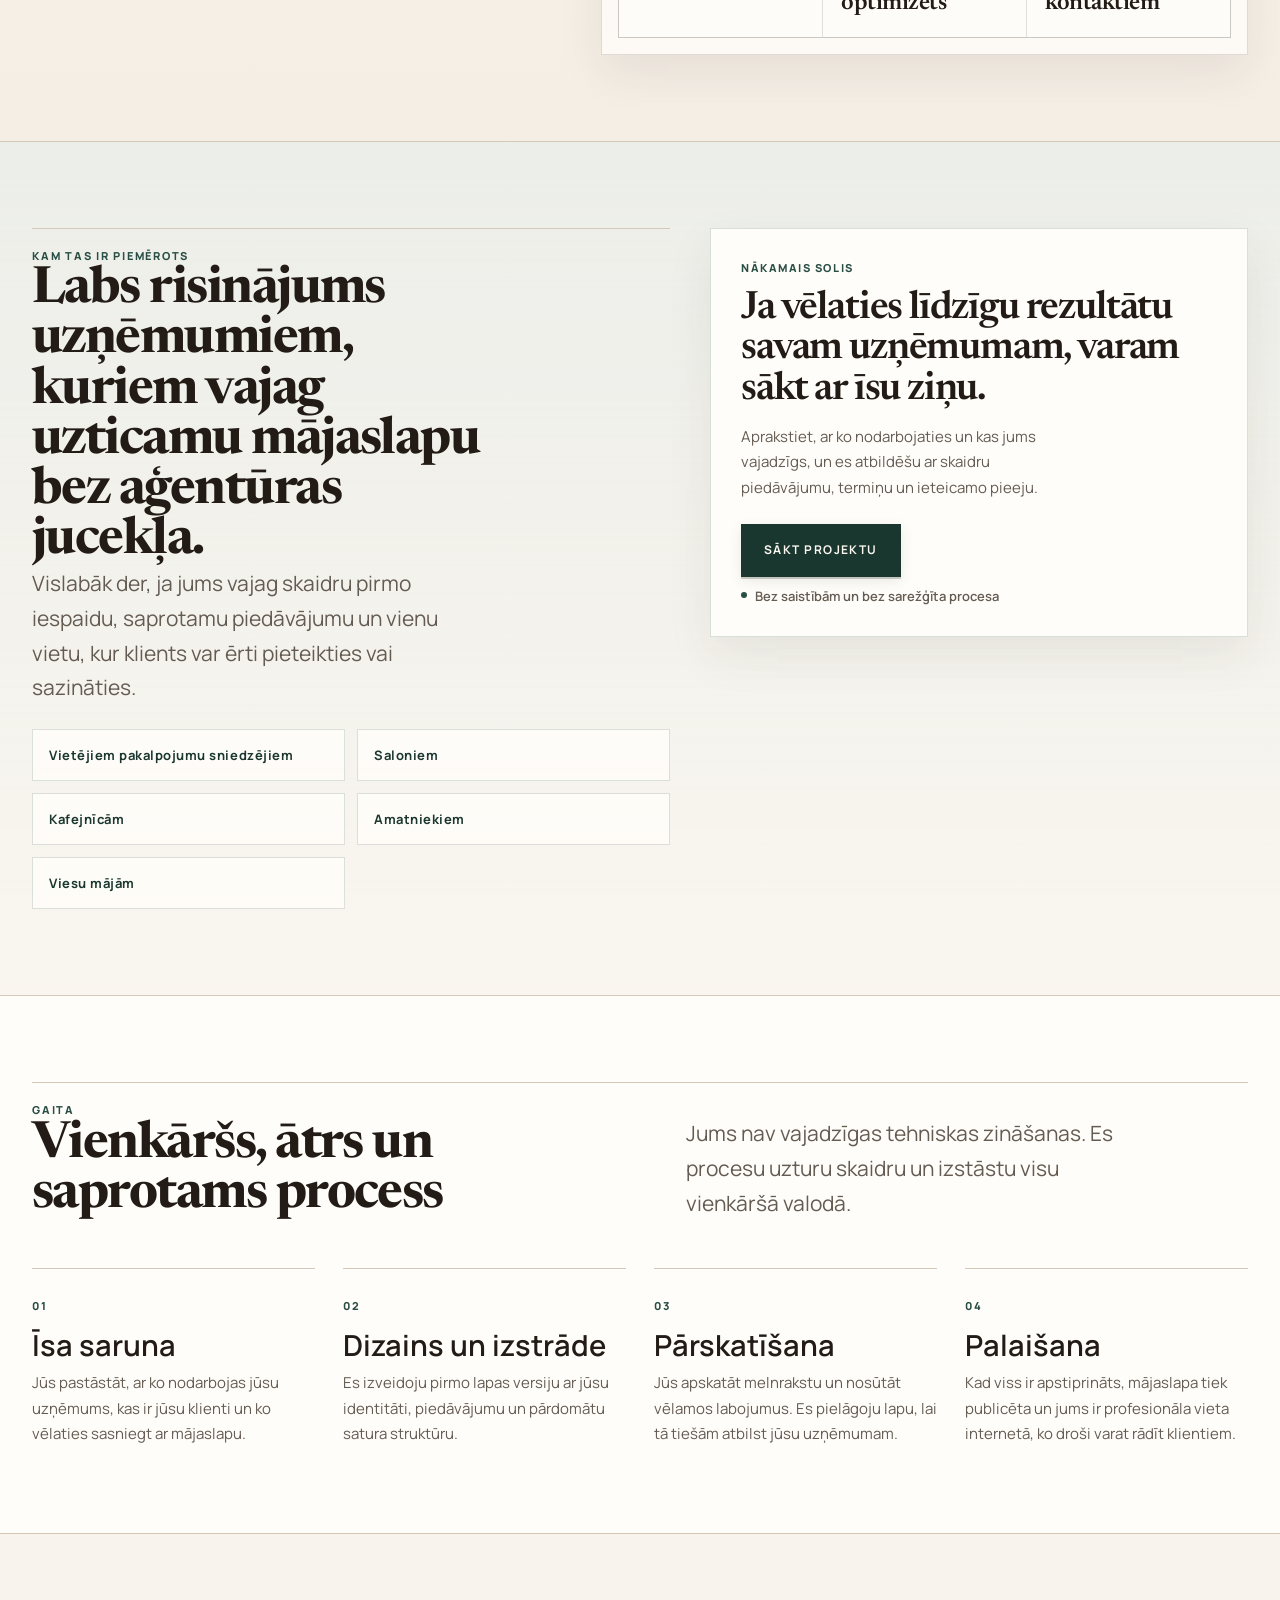
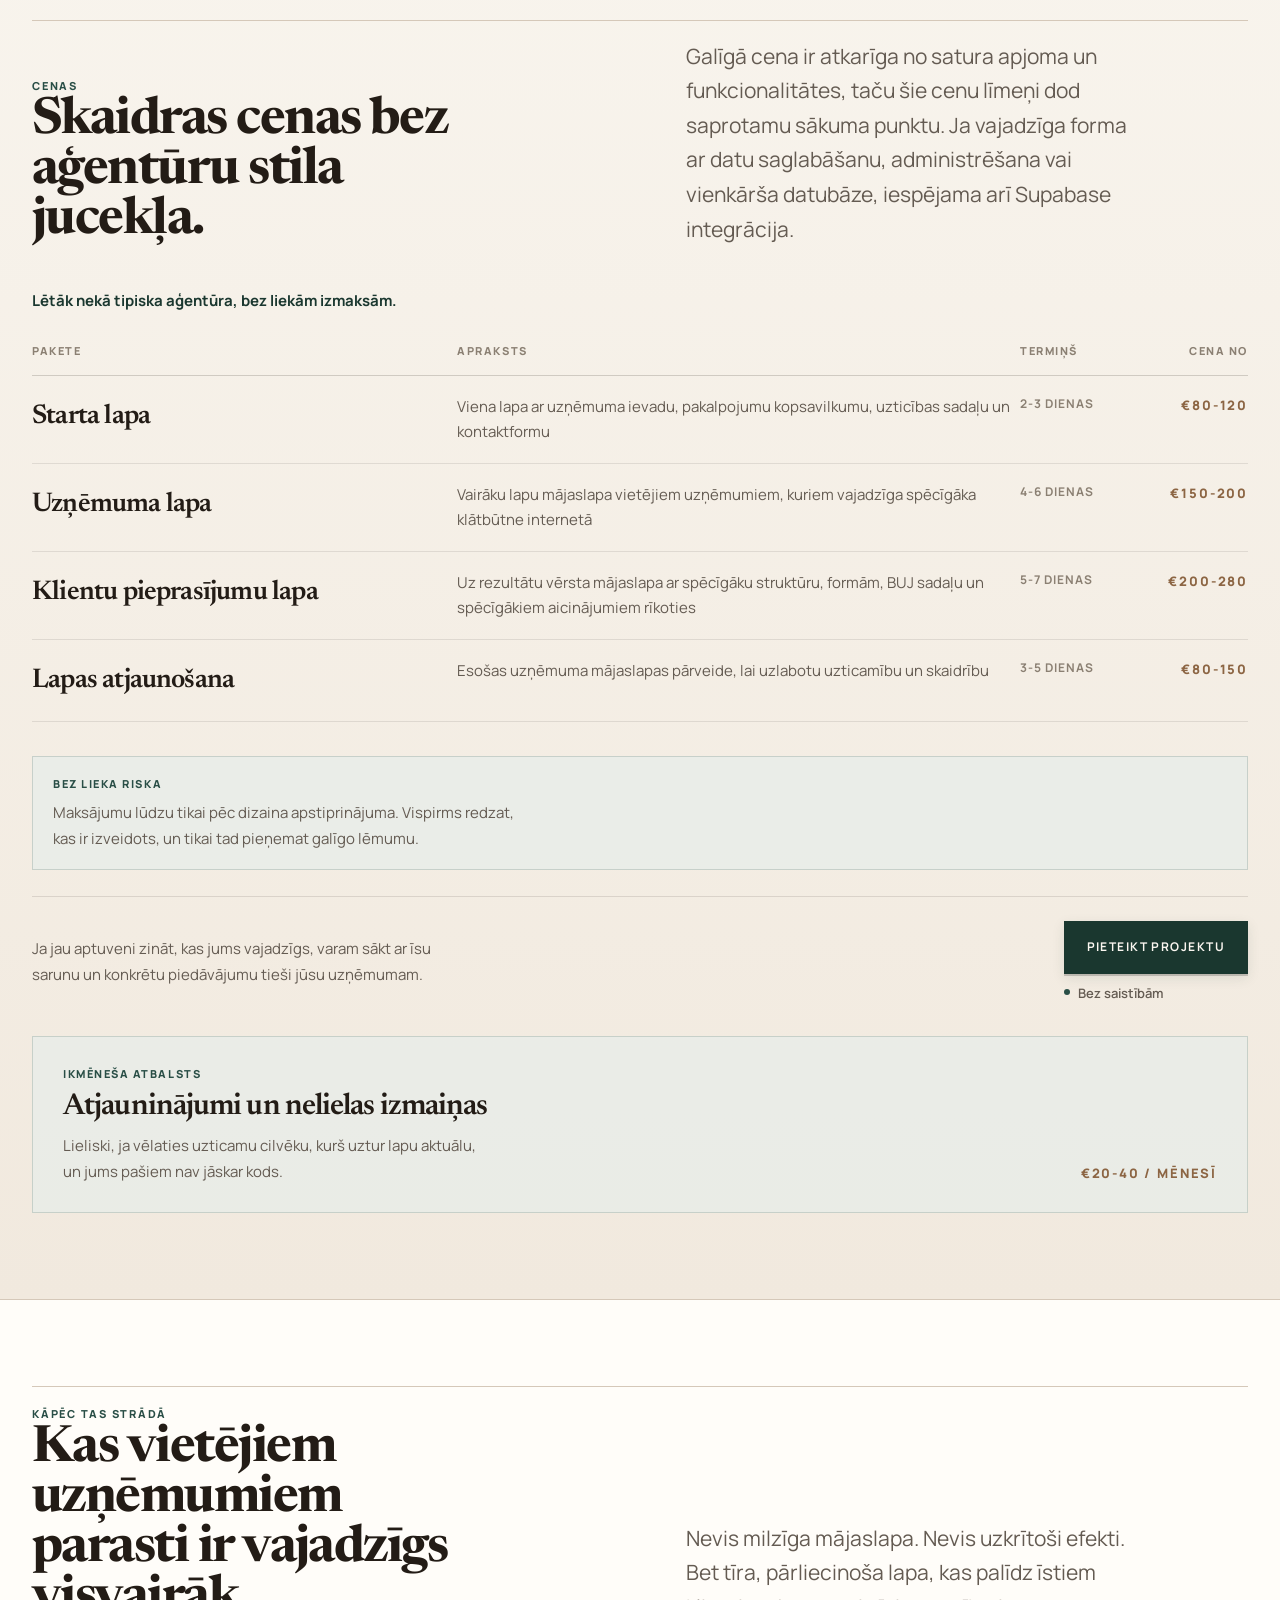
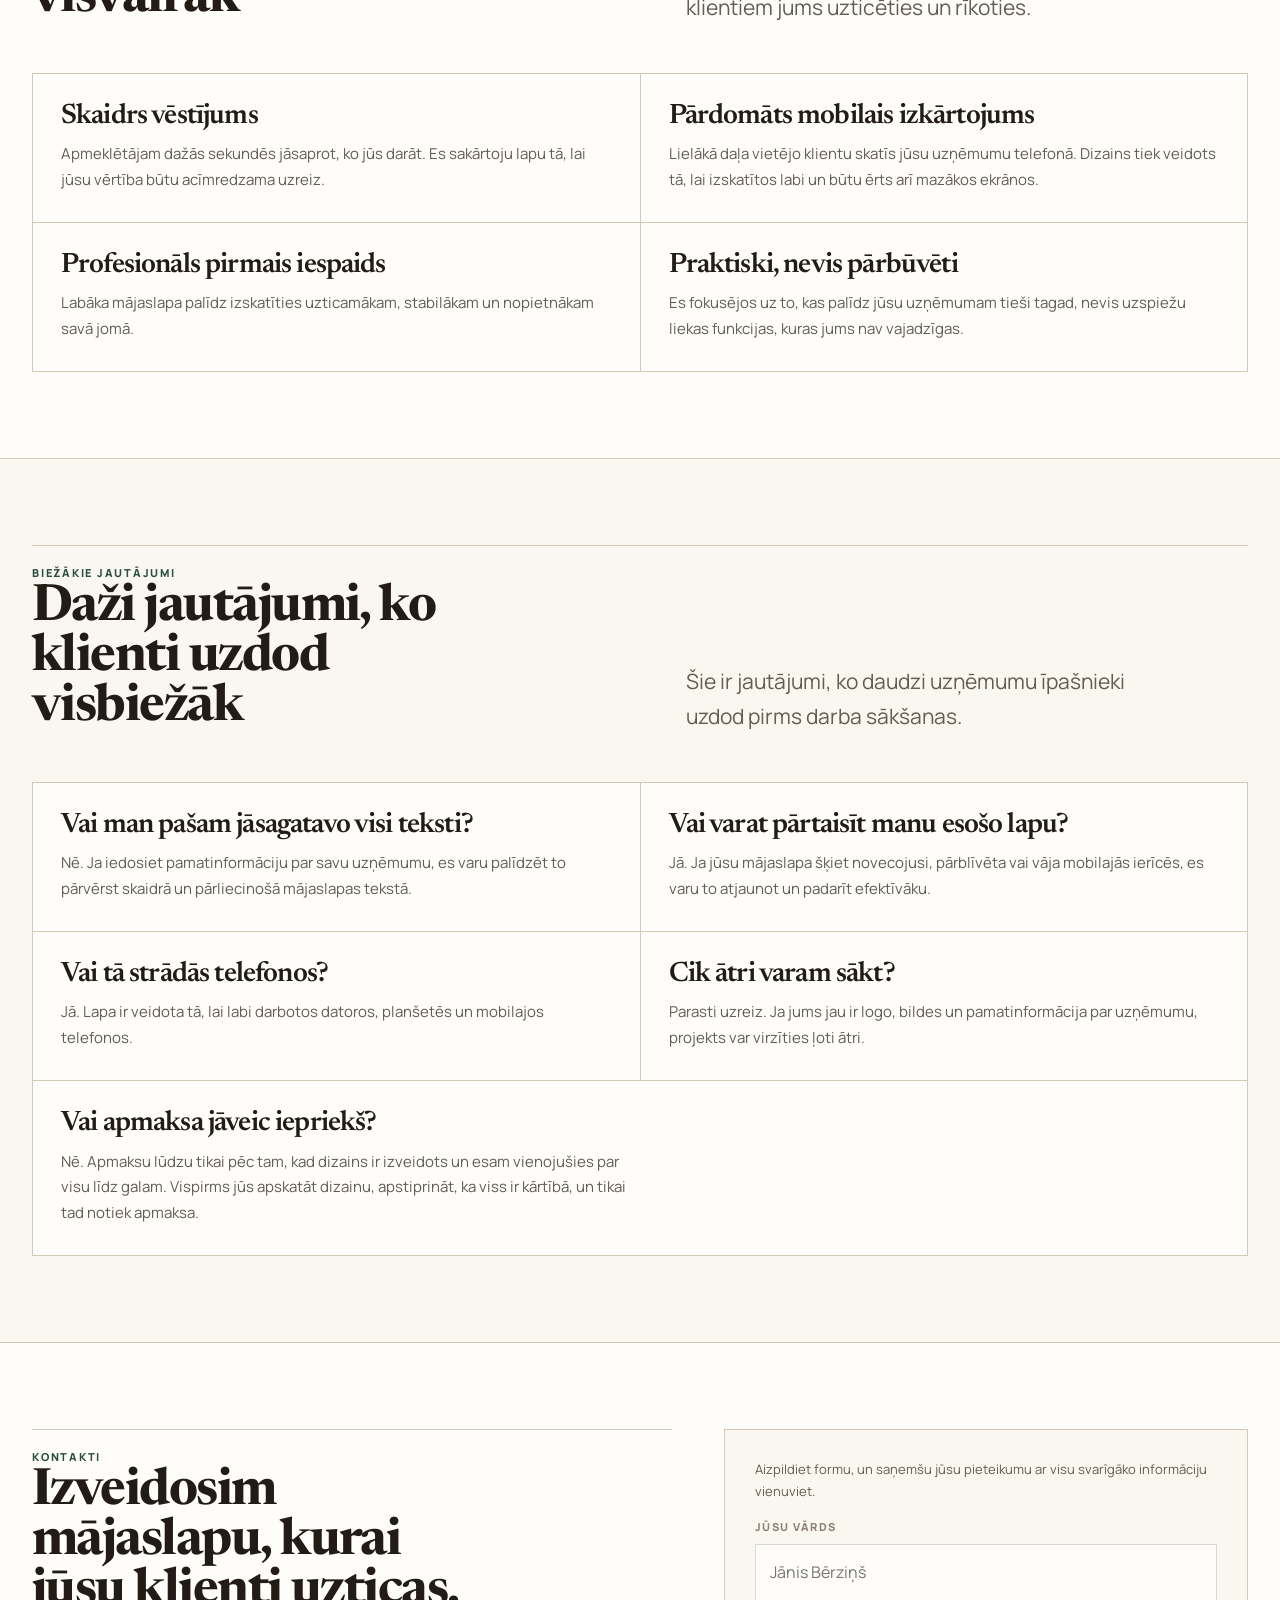
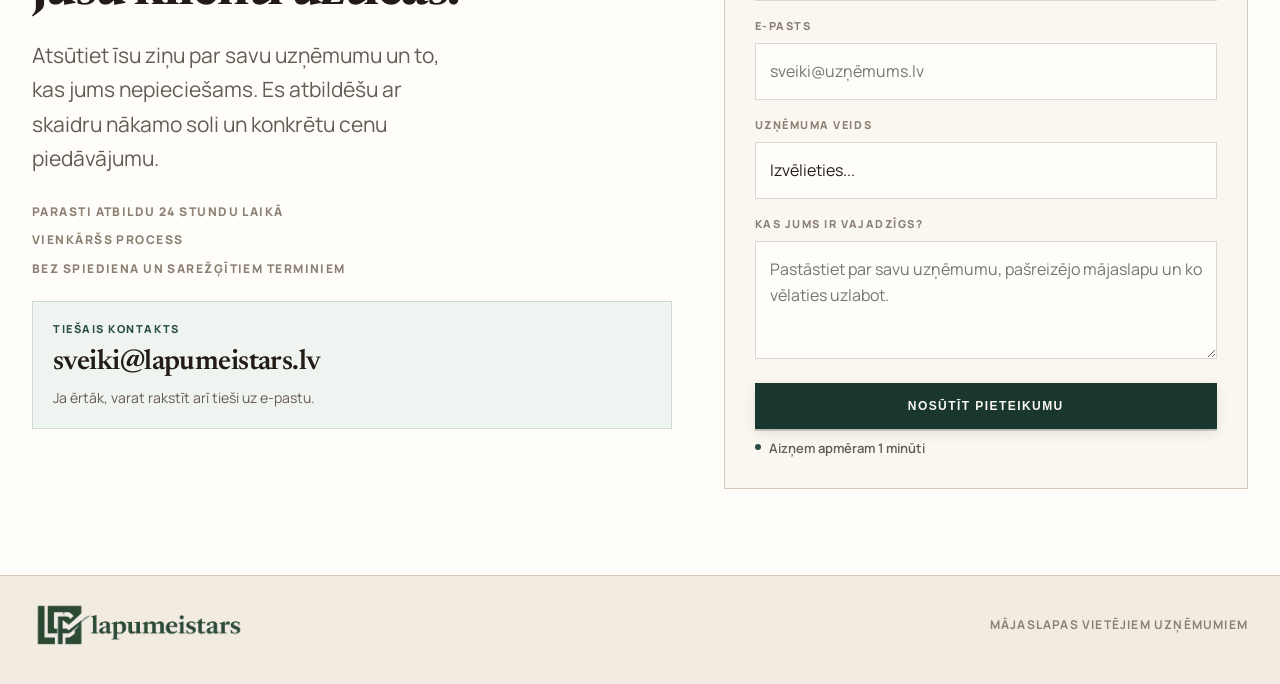
==== commit 795be175: "Update index.html" ====
--- a/index.html
+++ b/index.html
@@ -8,12 +8,20 @@
     name="description"
     content="Mājaslapas vietējiem uzņēmumiem. Uzticams dizains, skaidra struktūra un saprotamas cenas, lai jūsu bizness izskatītos profesionāli un iegūtu vairāk klientu."
   />
+  <meta property="og:type" content="website" />
+  <meta property="og:locale" content="lv_LV" />
+  <meta property="og:title" content="Lapumeistars | Mājaslapas vietējiem uzņēmumiem" />
+  <meta
+    property="og:description"
+    content="Mājaslapas vietējiem uzņēmumiem. Uzticams dizains, skaidra struktūra un saprotamas cenas, lai jūsu bizness izskatītos profesionāli un iegūtu vairāk klientu."
+  />
+  <meta property="og:image" content="lapumeistars-logo.png" />
   <link rel="icon" type="image/png" sizes="256x256" href="lapumeistars-favicon.png" />
   <link rel="shortcut icon" href="lapumeistars-favicon.png" />
   <link rel="preconnect" href="https://fonts.googleapis.com" />
   <link rel="preconnect" href="https://fonts.gstatic.com" crossorigin />
   <link
-    href="https://fonts.googleapis.com/css2?family=Manrope:wght@400;500;600;700;800&family=Newsreader:opsz,wght@6..72,400;6..72,600;6..72,700;6..72,800&display=swap"
+    href="https://fonts.googleapis.com/css2?family=Manrope:wght@400;500;600;700;800&family=Newsreader:opsz,wght@6..72,400;6..72,600;6..72,700&display=swap"
     rel="stylesheet"
   />
   <link rel="preload" as="image" href="lapumeistars-logo.png" />
@@ -107,15 +115,27 @@
     }
 
     .nav-links a {
+      display: inline-flex;
+      align-items: center;
+      justify-content: center;
+      min-height: 40px;
+      padding: 10px 14px;
+      border-radius: 999px;
       font-size: 12px;
       font-weight: 700;
       letter-spacing: 0.12em;
       text-transform: uppercase;
       color: var(--muted);
-      transition: color 0.2s ease;
-    }
-
-    .nav-links a:hover { color: var(--accent-strong); }
+      transition: background 0.18s ease, color 0.18s ease, box-shadow 0.18s ease, transform 0.18s ease;
+    }
+
+    .nav-links a:hover,
+    .nav-links a:focus-visible {
+      color: var(--accent-strong);
+      background: rgba(255, 255, 255, 0.92);
+      box-shadow: 0 10px 24px rgba(35, 28, 22, 0.1);
+      transform: translateY(-1px);
+    }
 
     .nav-toggle {
       display: none;
@@ -165,7 +185,8 @@
       letter-spacing: 0.12em;
       text-transform: uppercase;
       padding: 15px 22px;
-      transition: background 0.2s ease, color 0.2s ease, border-color 0.2s ease;
+      transition: background 0.18s ease, color 0.18s ease, border-color 0.18s ease, transform 0.18s ease, box-shadow 0.18s ease;
+      box-shadow: 0 2px 0 rgba(0,0,0,0.18), 0 4px 12px rgba(26,55,47,0.10);
     }
 
     .nav-cta:hover,
@@ -173,6 +194,15 @@
     .contact-button:hover {
       background: var(--accent);
       border-color: var(--accent);
+      transform: translateY(-2px);
+      box-shadow: 0 4px 0 rgba(0,0,0,0.16), 0 8px 20px rgba(26,55,47,0.18);
+    }
+
+    .nav-cta:active,
+    .btn-primary:active,
+    .contact-button:active {
+      transform: translateY(1px);
+      box-shadow: 0 1px 0 rgba(0,0,0,0.18), 0 2px 6px rgba(26,55,47,0.10);
     }
 
     .btn-secondary {
@@ -182,14 +212,20 @@
       letter-spacing: 0.12em;
       text-transform: uppercase;
       color: var(--accent-strong);
-      padding-bottom: 3px;
-      border-bottom: 1px solid rgba(35, 28, 22, 0.22);
-      transition: border-color 0.2s ease, color 0.2s ease;
+      padding: 14px 22px;
+      border: 1px solid rgba(41, 78, 70, 0.35);
+      transition: border-color 0.18s ease, color 0.18s ease, transform 0.18s ease, background 0.18s ease;
     }
 
     .btn-secondary:hover {
-      color: var(--accent);
-      border-color: var(--accent);
+      color: var(--accent-strong);
+      border-color: var(--accent-strong);
+      background: var(--accent-soft);
+      transform: translateY(-2px);
+    }
+
+    .btn-secondary:active {
+      transform: translateY(1px);
     }
 
     .hero-wrap {
@@ -280,6 +316,10 @@
       font-size: 18px;
       max-width: 43rem;
       margin-bottom: 34px;
+    }
+
+    .hero-body.hero-body-split {
+      margin-top: -14px;
     }
 
     .hero-actions {
@@ -376,7 +416,7 @@
       display: block;
       font-size: 16px;
       line-height: 1.55;
-      color: var(--text);
+      color: var(--ink);
       max-width: 42ch;
     }
 
@@ -729,6 +769,15 @@
       align-items: center;
       gap: 16px;
       flex-wrap: wrap;
+    }
+
+    .example-mobile-note {
+      display: none;
+      margin-top: 14px;
+      font-size: 12px;
+      line-height: 1.55;
+      color: var(--muted-soft);
+      max-width: 42ch;
     }
 
     .example-browser {
@@ -1413,6 +1462,18 @@
     .delay-1 { transition-delay: 0.08s; }
     .delay-2 { transition-delay: 0.16s; }
 
+    @media (max-width: 720px) {
+      .reveal {
+        transform: translateY(12px);
+        transition-duration: 0.42s;
+      }
+
+      .delay-1,
+      .delay-2 {
+        transition-delay: 0s;
+      }
+    }
+
     @media (prefers-reduced-motion: reduce) {
       html { scroll-behavior: auto; }
       .reveal,
@@ -1632,6 +1693,10 @@
         flex-direction: column;
         align-items: stretch;
         gap: 12px;
+      }
+
+      .example-mobile-note {
+        display: block;
       }
 
       .hero-actions > .action-stack,
@@ -1919,11 +1984,23 @@
       }
 
       .hero-meta {
-        grid-template-columns: 1fr;
+        grid-template-columns: repeat(3, minmax(0, 1fr));
+        gap: 10px;
+        align-items: start;
       }
 
       .hero-meta > div:last-child {
         grid-column: auto;
+      }
+
+      .hero-meta strong {
+        font-size: 24px;
+      }
+
+      .hero-meta span {
+        max-width: none;
+        font-size: 11px;
+        line-height: 1.45;
       }
 
       .hero-trust {
@@ -1965,6 +2042,19 @@
         font-size: 34px;
       }
 
+      .hero-meta {
+        gap: 8px;
+      }
+
+      .hero-meta strong {
+        font-size: 22px;
+      }
+
+      .hero-meta span {
+        font-size: 10px;
+        letter-spacing: 0.06em;
+      }
+
       .hero-side-item {
         grid-template-columns: 1fr;
         gap: 8px;
@@ -1983,7 +2073,7 @@
 </head>
 <body>
   <nav>
-    <a href="#top" class="nav-logo" aria-label="Lapumeistars sākumlapa">
+    <a href="index.html" class="nav-logo" aria-label="Lapumeistars sākumlapa">
       <img
         src="lapumeistars-logo.png"
         alt="Lapumeistars"
@@ -2005,10 +2095,11 @@
       <span></span>
     </button>
     <ul class="nav-links" id="primary-navigation">
-      <li><a href="#services">Pakalpojumi</a></li>
-      <li><a href="#process">Gaita</a></li>
-      <li><a href="#pricing">Cenas</a></li>
-      <li><a href="#contact">Kontakti</a></li>
+      <li><a href="pakalpojumi.html">Pakalpojumi</a></li>
+      <li><a href="piemeri.html">Piemēri</a></li>
+      <li><a href="cenas.html">Cenas</a></li>
+      <li><a href="par-mani.html">Par mani</a></li>
+      <li><a href="kontakti.html">Kontakti</a></li>
     </ul>
     <a href="#contact" class="nav-cta">Pieteikt sarunu</a>
   </nav>
@@ -2022,7 +2113,8 @@
           Veidoju tīras, modernas mājaslapas vietējiem pakalpojumu sniedzējiem, veikaliem, saloniem, kafejnīcām,
           amatniekiem un citiem vietējiem uzņēmumiem. Mērķis ir vienkāršs: palīdzēt jums izskatīties profesionāli,
           skaidri parādīt savu piedāvājumu un pārvērst apmeklētājus par klientu pieprasījumiem.
-          <br><br>
+        </p>
+        <p class="hero-body hero-body-split">
           Nav aģentūras. Nav starpnieku. Strādāju tieši ar uzņēmumiem - tāpēc process ir ātrāks, lētāks un bez lieka trokšņa.
           Mans mērķis ir vienkāršs: lai jūsu lapa strādā, ne tikai izskatās.
         </p>
@@ -2031,7 +2123,7 @@
             <a href="#contact" class="btn-primary">Saņemt piedāvājumu</a>
             <span class="cta-microcopy">Parasti atbildu 24 stundu laikā</span>
           </div>
-          <a href="#pricing" class="btn-secondary">Apskatīt cenas</a>
+          <a href="cenas.html" class="btn-secondary">Apskatīt cenas</a>
         </div>
         <div class="hero-trust">
           <span class="hero-trust-icon" aria-hidden="true"></span>
@@ -2069,10 +2161,10 @@
           </div>
           <div class="hero-side-item">
             <strong>03</strong>
-            <p>Ja nepieciešams, varu pievienot formas, Supabase integrāciju un vienkāršas datu plūsmas bez liekas sarežģītības.</p>
+            <p>Ja nepieciešams, varu pievienot kontaktformas, pierakstu sistēmas un citas praktiskas funkcijas bez liekas sarežģītības.</p>
           </div>
         </div>
-        <div class="hero-preview-card" style="margin-top:38px;width:100%;max-width:430px;margin-left:auto;border:1px solid rgba(35,28,22,0.12);border-radius:10px;box-shadow:0 20px 48px rgba(9,18,31,0.16);background:#ffffff;overflow:hidden;">
+        <div class="hero-preview-card" style="width:100%;border:1px solid rgba(35,28,22,0.12);border-radius:10px;box-shadow:0 20px 48px rgba(9,18,31,0.16);background:#ffffff;overflow:hidden;">
           <div style="display:flex;align-items:center;gap:12px;padding:12px 14px;background:#f3f6fa;border-bottom:1px solid rgba(15,38,63,0.08);">
             <div style="width:9px;height:9px;border-radius:50%;background:#d3dae4;"></div>
             <div style="width:9px;height:9px;border-radius:50%;background:#c2ccda;"></div>
@@ -2129,9 +2221,9 @@
             </div>
           </div>
         </div>
-        <div class="hero-preview-actions" style="margin-top:16px;max-width:430px;margin-left:auto;display:flex;flex-wrap:wrap;align-items:center;gap:12px 18px;">
+        <div class="hero-preview-actions" style="display:flex;flex-wrap:wrap;align-items:center;gap:12px 18px;">
           <button type="button" data-open-mobile-example style="display:inline-flex;align-items:center;justify-content:center;min-height:52px;padding:0 20px;border:1px solid #173d32;background:#173d32;color:#ffffff;font-size:12px;font-weight:800;letter-spacing:0.12em;text-transform:uppercase;text-decoration:none;white-space:nowrap;cursor:pointer;">Atvērt pilno piemēru</button>
-          <a href="#examples" style="display:inline-flex;align-items:center;min-height:52px;padding:0 0 2px;color:#173d32;border-bottom:1px solid rgba(35,28,22,0.16);font-size:12px;font-weight:800;letter-spacing:0.12em;text-transform:uppercase;text-decoration:none;white-space:nowrap;">Citi piemēri</a>
+          <a href="piemeri.html" style="display:inline-flex;align-items:center;min-height:52px;padding:0 0 2px;color:#173d32;border-bottom:1px solid rgba(35,28,22,0.16);font-size:12px;font-weight:800;letter-spacing:0.12em;text-transform:uppercase;text-decoration:none;white-space:nowrap;">Citi piemēri</a>
         </div>
       </aside>
     </section>
@@ -2308,6 +2400,7 @@
             <button type="button" class="btn-primary" data-open-marta-example>Atvērt pilno piemēru</button>
             <a href="#contact" class="btn-secondary">Vēlos līdzīgu pieeju</a>
           </div>
+          <p class="example-mobile-note">Lai pilnvērtīgi apskatītu piemēru, izmantojiet datoru vai, alternatīvi, sniedziet man ziņu, un es jums atsūtīšu pilno mājaslapu.</p>
         </div>
 
         <div class="example-browser">
@@ -2490,15 +2583,9 @@
           </tr>
           <tr>
             <td class="pt-name">Klientu pieprasījumu lapa</td>
-            <td class="pt-desc">Uz rezultātu vērsta mājaslapa ar spēcīgāku struktūru, formām, BUJ sadaļu, aicinājumiem rīkoties un iespēju pieslēgt Supabase</td>
+            <td class="pt-desc">Uz rezultātu vērsta mājaslapa ar spēcīgāku struktūru, formām, BUJ sadaļu un spēcīgākiem aicinājumiem rīkoties</td>
             <td class="pt-time">5-7 dienas</td>
             <td class="pt-price">€200-280</td>
-          </tr>
-          <tr>
-            <td class="pt-name">Supabase integrācija</td>
-            <td class="pt-desc">Formu datu saglabāšana, klientu pieprasījumu apstrāde, vienkārša autentifikācija vai datubāzes funkcijas pēc vajadzības</td>
-            <td class="pt-time">1-3 dienas</td>
-            <td class="pt-price">+€50-80</td>
           </tr>
           <tr>
             <td class="pt-name">Lapas atjaunošana</td>
@@ -2532,7 +2619,6 @@
           <p class="rn-title">Atjauninājumi un nelielas izmaiņas</p>
           <p class="rn-body">
             Lieliski, ja vēlaties uzticamu cilvēku, kurš uztur lapu aktuālu, un jums pašiem nav jāskar kods.
-            Vajadzības gadījumā varu pieskatīt arī Supabase formu un datu plūsmas pamatlietas.
           </p>
         </div>
         <span class="rn-price">€20-40 / mēnesī</span>
@@ -2713,7 +2799,7 @@
     </span>
     <span>Mājaslapas vietējiem uzņēmumiem</span>
   </footer>
-  <script id="mobile-preview-srcdoc" type="application/json">"\u003c!DOCTYPE html\u003e\n\u003chtml lang=\"lv\"\u003e\n\u003chead\u003e\n\u003cmeta charset=\"UTF-8\"\u003e\n\u003cmeta name=\"viewport\" content=\"width=device-width, initial-scale=1.0\"\u003e\n\u003ctitle\u003eRĪGA FIX | Telefonu remonts Rīgā\u003c/title\u003e\n\u003cmeta\n  name=\"description\"\n  content=\"RĪGA FIX piedāvā ekrāna maiņu, baterijas maiņu, uzlādes porta remontu un diagnostiku Apple, Samsung un Xiaomi telefoniem Rīgā ar skaidru cenu pirms remonta.\"\n\u003e\n\u003clink rel=\"preconnect\" href=\"https://fonts.googleapis.com\"\u003e\n\u003clink rel=\"preconnect\" href=\"https://fonts.gstatic.com\" crossorigin\u003e\n\u003clink href=\"https://fonts.googleapis.com/css2?family=Inter:wght@400;500;600;700;800\u0026family=Barlow+Condensed:wght@600;700;800\u0026display=swap\" rel=\"stylesheet\"\u003e\n\u003cstyle\u003e\n  :root {\n    --navy: #071524;\n    --navy-deep: #04101d;\n    --navy-soft: #0d1f33;\n    --blue: #1195f5;\n    --blue-dark: #0a79ca;\n    --white: #ffffff;\n    --paper: #f5f7fb;\n    --line: #d9e1ec;\n    --text: #0d1726;\n    --muted: #5e6c80;\n    --success: #0e8b57;\n    --radius: 18px;\n    --shadow: 0 18px 50px rgba(7, 21, 36, 0.12);\n  }\n\n  * {\n    box-sizing: border-box;\n    margin: 0;\n    padding: 0;\n  }\n\n  html {\n    scroll-behavior: smooth;\n  }\n\n  body {\n    font-family: \"Inter\", sans-serif;\n    background: var(--paper);\n    color: var(--text);\n    line-height: 1.5;\n  }\n\n  img {\n    display: block;\n    width: 100%;\n    height: 100%;\n    object-fit: cover;\n  }\n\n  a {\n    color: inherit;\n    text-decoration: none;\n  }\n\n  button,\n  input,\n  select,\n  textarea {\n    font: inherit;\n  }\n\n  button,\n  select {\n    cursor: pointer;\n  }\n\n  a:focus-visible,\n  button:focus-visible,\n  input:focus-visible,\n  select:focus-visible,\n  textarea:focus-visible {\n    outline: 2px solid var(--blue);\n    outline-offset: 2px;\n  }\n\n  .wrap {\n    width: min(1180px, calc(100% - 32px));\n    margin: 0 auto;\n  }\n\n  .site-header {\n    position: sticky;\n    top: 0;\n    z-index: 30;\n    background: rgba(7, 21, 36, 0.96);\n    border-bottom: 1px solid rgba(255, 255, 255, 0.08);\n    backdrop-filter: blur(10px);\n  }\n\n  .header-bar {\n    display: flex;\n    align-items: center;\n    justify-content: space-between;\n    gap: 1rem;\n    min-height: 76px;\n  }\n\n  .brand {\n    display: inline-flex;\n    flex-direction: column;\n    line-height: 0.95;\n  }\n\n  .brand strong {\n    font-family: \"Barlow Condensed\", sans-serif;\n    font-size: 2.1rem;\n    font-weight: 800;\n    color: var(--white);\n    letter-spacing: -0.02em;\n  }\n\n  .brand strong span {\n    color: var(--blue);\n  }\n\n  .brand small {\n    font-size: 0.8rem;\n    font-weight: 700;\n    letter-spacing: 0.08em;\n    color: rgba(255, 255, 255, 0.78);\n  }\n\n  .main-nav {\n    display: flex;\n    align-items: center;\n    gap: 2rem;\n    font-size: 0.92rem;\n    font-weight: 700;\n    color: rgba(255, 255, 255, 0.92);\n    text-transform: uppercase;\n  }\n\n  .main-nav a {\n    padding: 1.75rem 0;\n    border-bottom: 3px solid transparent;\n    transition: border-color 0.18s ease, color 0.18s ease;\n  }\n\n  .main-nav a:hover,\n  .main-nav a:first-child {\n    border-color: var(--blue);\n  }\n\n  .header-actions {\n    display: flex;\n    align-items: center;\n    gap: 1rem;\n  }\n\n  .phone-box {\n    display: grid;\n    gap: 0.1rem;\n    color: var(--white);\n    text-align: left;\n  }\n\n  .phone-box strong {\n    font-size: 1.1rem;\n    letter-spacing: -0.02em;\n  }\n\n  .phone-box span {\n    font-size: 0.72rem;\n    font-weight: 700;\n    color: rgba(255, 255, 255, 0.74);\n    text-transform: uppercase;\n  }\n\n  .header-cta,\n  .hero-primary,\n  .hero-secondary,\n  .form-submit {\n    display: inline-flex;\n    align-items: center;\n    justify-content: center;\n    min-height: 50px;\n    padding: 0.95rem 1.3rem;\n    border: none;\n    border-radius: 0;\n    font-weight: 800;\n    text-transform: uppercase;\n    letter-spacing: 0.02em;\n  }\n\n  .header-cta,\n  .hero-primary,\n  .form-submit {\n    background: var(--blue);\n    color: var(--white);\n  }\n\n  .hero-secondary {\n    background: transparent;\n    color: var(--white);\n    border: 1px solid rgba(255, 255, 255, 0.58);\n  }\n\n  .hero {\n    background: var(--navy-deep);\n  }\n\n  .hero-grid {\n    display: grid;\n    grid-template-columns: minmax(0, 1fr) minmax(0, 1.16fr);\n    align-items: stretch;\n  }\n\n  .hero-copy {\n    padding: 3.5rem 0 3rem;\n    color: var(--white);\n  }\n\n  .hero-copy-inner {\n    max-width: 560px;\n    padding-right: 1.5rem;\n  }\n\n  .hero-title {\n    margin-bottom: 1rem;\n    font-family: \"Barlow Condensed\", sans-serif;\n    font-size: clamp(3.4rem, 7vw, 5.9rem);\n    line-height: 0.9;\n    font-weight: 800;\n    text-transform: uppercase;\n    letter-spacing: -0.03em;\n  }\n\n  .hero-title span {\n    color: var(--blue);\n  }\n\n  .hero-copy p {\n    max-width: 44ch;\n    margin-bottom: 1.5rem;\n    font-size: 1.05rem;\n    color: rgba(255, 255, 255, 0.88);\n  }\n\n  .hero-points {\n    display: grid;\n    grid-template-columns: repeat(3, minmax(0, 1fr));\n    gap: 1rem;\n    margin-bottom: 1.7rem;\n  }\n\n  .hero-point {\n    display: grid;\n    grid-template-columns: 44px 1fr;\n    gap: 0.7rem;\n    align-items: center;\n  }\n\n  .hero-icon {\n    width: 44px;\n    height: 44px;\n    display: grid;\n    place-items: center;\n    border-radius: 50%;\n    border: 2px solid var(--blue);\n    color: var(--blue);\n    font-size: 1.1rem;\n    font-weight: 800;\n  }\n\n  .hero-point strong {\n    display: block;\n    margin-bottom: 0.18rem;\n    font-size: 1rem;\n    font-weight: 800;\n    text-transform: uppercase;\n  }\n\n  .hero-point span {\n    display: block;\n    color: rgba(255, 255, 255, 0.74);\n    font-size: 0.85rem;\n  }\n\n  .hero-actions {\n    display: flex;\n    flex-wrap: wrap;\n    gap: 0.8rem;\n  }\n\n  .hero-media {\n    position: relative;\n    min-height: 520px;\n    overflow: hidden;\n  }\n\n  .hero-media::after {\n    content: \"\";\n    position: absolute;\n    inset: 0;\n    background:\n      linear-gradient(90deg, rgba(4, 16, 29, 0.78) 0%, rgba(4, 16, 29, 0.16) 30%, rgba(4, 16, 29, 0.06) 55%),\n      linear-gradient(180deg, rgba(7, 21, 36, 0.12), rgba(7, 21, 36, 0.32));\n  }\n\n  .section {\n    padding: 1.6rem 0;\n  }\n\n  .section-title {\n    margin-bottom: 1.1rem;\n    text-align: center;\n    font-family: \"Barlow Condensed\", sans-serif;\n    font-size: clamp(2.2rem, 4vw, 3.25rem);\n    line-height: 0.95;\n    font-weight: 800;\n    text-transform: uppercase;\n    letter-spacing: -0.03em;\n  }\n\n  .section-copy {\n    max-width: 70ch;\n    margin: 0 auto 1.5rem;\n    text-align: center;\n    color: var(--muted);\n  }\n\n  .service-grid {\n    display: grid;\n    grid-template-columns: repeat(5, minmax(0, 1fr));\n    gap: 0.9rem;\n  }\n\n  .service-card {\n    padding: 1.35rem 1rem;\n    background: var(--white);\n    border: 1px solid var(--line);\n    box-shadow: var(--shadow);\n    text-align: center;\n  }\n\n  .service-card strong {\n    display: block;\n    margin: 0.85rem 0 0.5rem;\n    font-size: 1.02rem;\n    font-weight: 800;\n    text-transform: uppercase;\n  }\n\n  .service-card p {\n    color: var(--muted);\n    font-size: 0.9rem;\n  }\n\n  .service-mark {\n    width: 54px;\n    height: 54px;\n    margin: 0 auto;\n    display: grid;\n    place-items: center;\n    border: 2px solid rgba(7, 21, 36, 0.12);\n    border-radius: 14px;\n    color: var(--navy);\n    font-size: 1.45rem;\n    font-weight: 800;\n  }\n\n  .pricing-panel {\n    padding: 1.4rem;\n    background: var(--white);\n    border: 1px solid var(--line);\n    box-shadow: var(--shadow);\n  }\n\n  .brand-tabs {\n    display: flex;\n    justify-content: center;\n    gap: 0;\n    margin-bottom: 1rem;\n  }\n\n  .brand-tab {\n    min-width: 140px;\n    min-height: 52px;\n    padding: 0.9rem 1.2rem;\n    border: 1px solid var(--line);\n    background: #eef3f8;\n    color: var(--text);\n    font-weight: 800;\n  }\n\n  .brand-tab.is-active {\n    background: var(--blue);\n    border-color: var(--blue);\n    color: var(--white);\n  }\n\n  .lookup-fields {\n    display: grid;\n    grid-template-columns: repeat(3, minmax(0, 1fr));\n    gap: 0.8rem;\n    margin-bottom: 1rem;\n  }\n\n  .field {\n    display: grid;\n    gap: 0.35rem;\n  }\n\n  .field label {\n    font-size: 0.82rem;\n    font-weight: 800;\n    color: var(--muted);\n    text-transform: uppercase;\n  }\n\n  .field select,\n  .field input,\n  .field textarea {\n    width: 100%;\n    min-height: 50px;\n    padding: 0.9rem 0.95rem;\n    border: 1px solid #cfd8e5;\n    background: var(--white);\n    color: var(--text);\n  }\n\n  .field select:disabled {\n    opacity: 0.72;\n    cursor: not-allowed;\n    background: #f3f6fa;\n  }\n\n  textarea {\n    min-height: 110px;\n    resize: vertical;\n  }\n\n  .price-result {\n    display: grid;\n    grid-template-columns: minmax(0, 0.8fr) minmax(0, 1.2fr);\n    gap: 0.9rem;\n    margin-bottom: 1rem;\n  }\n\n  .result-price,\n  .result-meta {\n    padding: 1rem;\n    border: 1px solid var(--line);\n    background: #f7fafe;\n  }\n\n  .result-price small,\n  .result-meta small {\n    display: block;\n    margin-bottom: 0.35rem;\n    font-size: 0.78rem;\n    font-weight: 800;\n    color: var(--muted);\n    text-transform: uppercase;\n  }\n\n  .result-price strong {\n    display: block;\n    margin-bottom: 0.3rem;\n    font-family: \"Barlow Condensed\", sans-serif;\n    font-size: clamp(2.4rem, 5vw, 4rem);\n    line-height: 0.9;\n    color: var(--blue);\n    text-transform: uppercase;\n  }\n\n  .result-price p,\n  .result-meta p {\n    color: var(--muted);\n  }\n\n  .result-meta strong {\n    display: block;\n    margin-bottom: 0.3rem;\n    font-size: 1.05rem;\n  }\n\n  .price-table-wrap {\n    overflow-x: auto;\n    margin-bottom: 0.85rem;\n  }\n\n  .price-table {\n    width: 100%;\n    border-collapse: collapse;\n    min-width: 720px;\n  }\n\n  .price-table th,\n  .price-table td {\n    padding: 0.9rem 1rem;\n    border: 1px solid var(--line);\n    text-align: left;\n  }\n\n  .price-table thead th {\n    background: var(--navy);\n    color: var(--white);\n    font-size: 0.92rem;\n    font-weight: 800;\n  }\n\n  .price-table tbody tr:nth-child(even) td {\n    background: #f8fbff;\n  }\n\n  .price-note {\n    text-align: center;\n    color: var(--muted);\n    font-size: 0.92rem;\n  }\n\n  .trust-strip {\n    background: var(--navy);\n    color: var(--white);\n  }\n\n  .trust-strip .wrap {\n    padding: 1.5rem 0;\n  }\n\n  .trust-grid {\n    display: grid;\n    grid-template-columns: repeat(5, minmax(0, 1fr));\n    gap: 1rem;\n  }\n\n  .trust-item {\n    display: grid;\n    grid-template-columns: 44px 1fr;\n    gap: 0.7rem;\n    align-items: start;\n  }\n\n  .trust-icon {\n    width: 44px;\n    height: 44px;\n    display: grid;\n    place-items: center;\n    border-radius: 50%;\n    border: 2px solid rgba(17, 149, 245, 0.78);\n    color: var(--blue);\n    font-weight: 800;\n  }\n\n  .trust-item strong {\n    display: block;\n    margin-bottom: 0.2rem;\n    font-size: 1rem;\n    font-weight: 800;\n  }\n\n  .trust-item p {\n    color: rgba(255, 255, 255, 0.76);\n    font-size: 0.87rem;\n  }\n\n  .contact-grid {\n    display: grid;\n    grid-template-columns: minmax(260px, 0.42fr) minmax(0, 0.58fr) minmax(0, 1fr);\n    gap: 0;\n    border: 1px solid var(--line);\n    background: var(--white);\n    box-shadow: var(--shadow);\n  }\n\n  .contact-panel,\n  .contact-map,\n  .contact-form {\n    min-height: 100%;\n  }\n\n  .contact-panel {\n    padding: 1.4rem;\n    border-right: 1px solid var(--line);\n  }\n\n  .contact-panel h3,\n  .contact-form h3 {\n    margin-bottom: 1rem;\n    font-family: \"Barlow Condensed\", sans-serif;\n    font-size: 2rem;\n    line-height: 0.95;\n    font-weight: 800;\n    text-transform: uppercase;\n  }\n\n  .contact-block {\n    margin-bottom: 1.2rem;\n  }\n\n  .contact-block strong {\n    display: block;\n    margin-bottom: 0.35rem;\n    font-size: 1rem;\n  }\n\n  .contact-block p,\n  .contact-block a,\n  .contact-block span {\n    display: block;\n    color: var(--muted);\n    font-size: 0.95rem;\n  }\n\n  .contact-map {\n    border-right: 1px solid var(--line);\n    background: #dfe9f5;\n  }\n\n  .contact-map iframe {\n    display: block;\n    width: 100%;\n    height: 100%;\n    min-height: 420px;\n    border: 0;\n    filter: grayscale(1) saturate(0) contrast(1.1);\n  }\n\n  .contact-form {\n    padding: 1.4rem;\n  }\n\n  .form-grid {\n    display: grid;\n    grid-template-columns: repeat(2, minmax(0, 1fr));\n    gap: 0.8rem;\n  }\n\n  .form-grid .field:last-child,\n  .form-grid .field:nth-last-child(2) {\n    grid-column: span 2;\n  }\n\n  .form-actions {\n    margin-top: 1rem;\n    display: grid;\n    gap: 0.7rem;\n  }\n\n  .form-submit {\n    width: 180px;\n  }\n\n  .form-note,\n  .form-status {\n    color: var(--muted);\n    font-size: 0.88rem;\n  }\n\n  .form-status {\n    min-height: 1.25rem;\n  }\n\n  .site-footer {\n    padding: 1.3rem 0 2.2rem;\n    text-align: center;\n    color: var(--muted);\n    font-size: 0.85rem;\n  }\n\n  @media (max-width: 1120px) {\n    .header-bar,\n    .hero-grid,\n    .service-grid,\n    .trust-grid,\n    .contact-grid {\n      grid-template-columns: 1fr;\n    }\n\n    .header-bar {\n      display: grid;\n      padding: 1rem 0;\n    }\n\n    .main-nav {\n      flex-wrap: wrap;\n      gap: 1rem;\n    }\n\n    .main-nav a {\n      padding: 0;\n    }\n\n    .hero-copy {\n      padding-bottom: 2rem;\n    }\n\n    .hero-copy-inner {\n      padding-right: 0;\n    }\n\n    .hero-media {\n      min-height: 420px;\n    }\n\n    .service-grid {\n      grid-template-columns: repeat(3, minmax(0, 1fr));\n    }\n\n    .contact-panel,\n    .contact-map {\n      border-right: none;\n      border-bottom: 1px solid var(--line);\n    }\n  }\n\n  @media (max-width: 760px) {\n    .hero-points,\n    .lookup-fields,\n    .price-result,\n    .form-grid,\n    .service-grid {\n      grid-template-columns: 1fr;\n    }\n\n    .header-actions {\n      flex-wrap: wrap;\n    }\n\n    .brand-tabs {\n      flex-wrap: wrap;\n    }\n\n    .brand-tab {\n      flex: 1 1 100%;\n    }\n\n    .hero-copy {\n      padding-top: 2.2rem;\n    }\n\n    .hero-title {\n      font-size: clamp(2.7rem, 12vw, 4.6rem);\n    }\n\n    .hero-actions {\n      flex-direction: column;\n      align-items: stretch;\n    }\n\n    .form-submit {\n      width: 100%;\n    }\n\n    .wrap {\n      width: calc(100% - 24px);\n    }\n  }\n\u003c/style\u003e\n\u003c/head\u003e\n\u003cbody\u003e\n\u003cheader class=\"site-header\"\u003e\n  \u003cdiv class=\"wrap\"\u003e\n    \u003cdiv class=\"header-bar\"\u003e\n      \u003ca class=\"brand\" href=\"#sakums\"\u003e\n        \u003cstrong\u003eRĪGA \u003cspan\u003eFIX\u003c/span\u003e\u003c/strong\u003e\n        \u003csmall\u003eTELEFONU REMONTS\u003c/small\u003e\n      \u003c/a\u003e\n\n      \u003cnav class=\"main-nav\" aria-label=\"Galvenā navigācija\"\u003e\n        \u003ca href=\"#sakums\"\u003eSākums\u003c/a\u003e\n        \u003ca href=\"#pakalpojumi\"\u003ePakalpojumi\u003c/a\u003e\n        \u003ca href=\"#cenas\"\u003eCenas\u003c/a\u003e\n        \u003ca href=\"#par-mums\"\u003ePar mums\u003c/a\u003e\n        \u003ca href=\"#kontakti\"\u003eKontakti\u003c/a\u003e\n      \u003c/nav\u003e\n\n      \u003cdiv class=\"header-actions\"\u003e\n        \u003ca class=\"phone-box\" href=\"tel:+37125736341\"\u003e\n          \u003cstrong\u003e+371 25 736 341\u003c/strong\u003e\n          \u003cspan\u003eZvaniet vai rakstiet\u003c/span\u003e\n        \u003c/a\u003e\n        \u003ca class=\"header-cta\" href=\"#kontakti\"\u003eSazināties\u003c/a\u003e\n      \u003c/div\u003e\n    \u003c/div\u003e\n  \u003c/div\u003e\n\u003c/header\u003e\n\n\u003cmain\u003e\n  \u003csection class=\"hero\" id=\"sakums\"\u003e\n    \u003cdiv class=\"wrap\"\u003e\n      \u003cdiv class=\"hero-grid\"\u003e\n        \u003cdiv class=\"hero-copy\"\u003e\n          \u003cdiv class=\"hero-copy-inner\"\u003e\n            \u003ch1 class=\"hero-title\"\u003eĀtrs un uzticams \u003cspan\u003etelefonu remonts Rīgā\u003c/span\u003e\u003c/h1\u003e\n            \u003cp\u003eEkrāna maiņa, baterijas nomaiņa, uzlādes porta remonts, diagnostika un citi remontdarbi Apple, Samsung un Xiaomi ierīcēm ar skaidru cenu pirms darba.\u003c/p\u003e\n\n            \u003cdiv class=\"hero-points\"\u003e\n              \u003cdiv class=\"hero-point\"\u003e\n                \u003cdiv class=\"hero-icon\"\u003eA\u003c/div\u003e\n                \u003cdiv\u003e\n                  \u003cstrong\u003eĀtri\u003c/strong\u003e\n                  \u003cspan\u003ePopulāri remonti 30-180 min\u003c/span\u003e\n                \u003c/div\u003e\n              \u003c/div\u003e\n              \u003cdiv class=\"hero-point\"\u003e\n                \u003cdiv class=\"hero-icon\"\u003eG\u003c/div\u003e\n                \u003cdiv\u003e\n                  \u003cstrong\u003eGarantija\u003c/strong\u003e\n                  \u003cspan\u003eLīdz 6 mēnešiem darbam\u003c/span\u003e\n                \u003c/div\u003e\n              \u003c/div\u003e\n              \u003cdiv class=\"hero-point\"\u003e\n                \u003cdiv class=\"hero-icon\"\u003eK\u003c/div\u003e\n                \u003cdiv\u003e\n                  \u003cstrong\u003eKvalitāte\u003c/strong\u003e\n                  \u003cspan\u003ePārbaudītas detaļas un tests\u003c/span\u003e\n                \u003c/div\u003e\n              \u003c/div\u003e\n            \u003c/div\u003e\n\n            \u003cdiv class=\"hero-actions\"\u003e\n              \u003ca class=\"hero-primary\" href=\"#cenas\"\u003eSkatīt cenas\u003c/a\u003e\n              \u003ca class=\"hero-secondary\" href=\"#kontakti\"\u003eSazināties\u003c/a\u003e\n            \u003c/div\u003e\n          \u003c/div\u003e\n        \u003c/div\u003e\n\n        \u003cdiv class=\"hero-media\"\u003e\n          \u003cimg\n            src=\"https://images.pexels.com/photos/6754839/pexels-photo-6754839.jpeg?cs=srgb\u0026dl=pexels-tima-miroshnichenko-6754839.jpg\u0026fm=jpg\"\n            alt=\"Tehniķis labo viedtālruni pie mikroskopa\"\n          \u003e\n        \u003c/div\u003e\n      \u003c/div\u003e\n    \u003c/div\u003e\n  \u003c/section\u003e\n\n  \u003csection class=\"section\" id=\"pakalpojumi\"\u003e\n    \u003cdiv class=\"wrap\"\u003e\n      \u003ch2 class=\"section-title\"\u003eMūsu pakalpojumi\u003c/h2\u003e\n      \u003cdiv class=\"service-grid\"\u003e\n        \u003carticle class=\"service-card\"\u003e\n          \u003cdiv class=\"service-mark\"\u003eE\u003c/div\u003e\n          \u003cstrong\u003eEkrāna maiņa\u003c/strong\u003e\n          \u003cp\u003ePlīsis ekrāns, melns attēls vai skāriena problēmas.\u003c/p\u003e\n        \u003c/article\u003e\n        \u003carticle class=\"service-card\"\u003e\n          \u003cdiv class=\"service-mark\"\u003eB\u003c/div\u003e\n          \u003cstrong\u003eBaterijas nomaiņa\u003c/strong\u003e\n          \u003cp\u003eĀtra izlāde, pārkaršana un īss darbības laiks.\u003c/p\u003e\n        \u003c/article\u003e\n        \u003carticle class=\"service-card\"\u003e\n          \u003cdiv class=\"service-mark\"\u003eU\u003c/div\u003e\n          \u003cstrong\u003eUzlādes porta remonts\u003c/strong\u003e\n          \u003cp\u003eNelādējas vai kabelis kontaktējas tikai noteiktā leņķī.\u003c/p\u003e\n        \u003c/article\u003e\n        \u003carticle class=\"service-card\"\u003e\n          \u003cdiv class=\"service-mark\"\u003eD\u003c/div\u003e\n          \u003cstrong\u003eDiagnostika\u003c/strong\u003e\n          \u003cp\u003eProblēmas noteikšana un remonta cenas saskaņošana pirms darba.\u003c/p\u003e\n        \u003c/article\u003e\n        \u003carticle class=\"service-card\"\u003e\n          \u003cdiv class=\"service-mark\"\u003eC\u003c/div\u003e\n          \u003cstrong\u003eCiti remontdarbi\u003c/strong\u003e\n          \u003cp\u003eKameras stikls, skaļrunis, mikrofons, pogas un citi mezgli.\u003c/p\u003e\n        \u003c/article\u003e\n      \u003c/div\u003e\n    \u003c/div\u003e\n  \u003c/section\u003e\n\n  \u003csection class=\"section\" id=\"cenas\"\u003e\n    \u003cdiv class=\"wrap\"\u003e\n      \u003ch2 class=\"section-title\"\u003eCenas pēc modeļa\u003c/h2\u003e\n      \u003cp class=\"section-copy\"\u003eIzvēlieties marku, modeli un remonta veidu. Cenu meklētājs darbojas uzreiz lapā un palīdz ātri atrast orientējošo summu.\u003c/p\u003e\n\n      \u003cdiv class=\"pricing-panel\"\u003e\n        \u003cdiv class=\"brand-tabs\" role=\"tablist\" aria-label=\"Marku filtri\"\u003e\n          \u003cbutton class=\"brand-tab is-active\" type=\"button\" data-brand-tab=\"Apple\"\u003eApple\u003c/button\u003e\n          \u003cbutton class=\"brand-tab\" type=\"button\" data-brand-tab=\"Samsung\"\u003eSamsung\u003c/button\u003e\n          \u003cbutton class=\"brand-tab\" type=\"button\" data-brand-tab=\"Xiaomi\"\u003eXiaomi\u003c/button\u003e\n        \u003c/div\u003e\n\n        \u003cdiv class=\"lookup-fields\"\u003e\n          \u003cdiv class=\"field\"\u003e\n            \u003clabel for=\"brandSelect\"\u003eMarka\u003c/label\u003e\n            \u003cselect id=\"brandSelect\"\u003e\n              \u003coption value=\"\"\u003eIzvēlieties marku\u003c/option\u003e\n            \u003c/select\u003e\n          \u003c/div\u003e\n          \u003cdiv class=\"field\"\u003e\n            \u003clabel for=\"modelSelect\"\u003eModelis\u003c/label\u003e\n            \u003cselect id=\"modelSelect\" disabled\u003e\n              \u003coption value=\"\"\u003eVispirms izvēlieties marku\u003c/option\u003e\n            \u003c/select\u003e\n          \u003c/div\u003e\n          \u003cdiv class=\"field\"\u003e\n            \u003clabel for=\"repairSelect\"\u003eRemonta veids\u003c/label\u003e\n            \u003cselect id=\"repairSelect\" disabled\u003e\n              \u003coption value=\"\"\u003eVispirms izvēlieties modeli\u003c/option\u003e\n            \u003c/select\u003e\n          \u003c/div\u003e\n        \u003c/div\u003e\n\n        \u003cdiv class=\"price-result\" aria-live=\"polite\"\u003e\n          \u003cdiv class=\"result-price\"\u003e\n            \u003csmall\u003eRemonta cena\u003c/small\u003e\n            \u003cstrong id=\"priceValue\"\u003eIzvēlieties modeli\u003c/strong\u003e\n            \u003cp id=\"priceSummary\"\u003eIzvēlieties marku, modeli un remonta veidu, lai redzētu orientējošo remonta cenu.\u003c/p\u003e\n          \u003c/div\u003e\n          \u003cdiv class=\"result-meta\"\u003e\n            \u003csmall\u003eInformācija\u003c/small\u003e\n            \u003cstrong id=\"repairTime\"\u003eLaiks tiks parādīts šeit\u003c/strong\u003e\n            \u003cp id=\"repairNote\"\u003eCenā ietilpst detaļas uzstādīšana, gala pārbaude un darba garantija.\u003c/p\u003e\n          \u003c/div\u003e\n        \u003c/div\u003e\n\n        \u003cdiv class=\"price-table-wrap\"\u003e\n          \u003ctable class=\"price-table\" aria-label=\"Populārāko modeļu cenu tabula\"\u003e\n            \u003cthead\u003e\n              \u003ctr\u003e\n                \u003cth\u003eModelis\u003c/th\u003e\n                \u003cth\u003eEkrāna maiņa\u003c/th\u003e\n                \u003cth\u003eBaterijas maiņa\u003c/th\u003e\n                \u003cth\u003eUzlādes porta remonts\u003c/th\u003e\n              \u003c/tr\u003e\n            \u003c/thead\u003e\n            \u003ctbody id=\"featuredPriceBody\"\u003e\u003c/tbody\u003e\n          \u003c/table\u003e\n        \u003c/div\u003e\n\n        \u003cp class=\"price-note\"\u003eJa jūsu modelis nav sarakstā, sazinieties ar mums precīzai cenai.\u003c/p\u003e\n      \u003c/div\u003e\n    \u003c/div\u003e\n  \u003c/section\u003e\n\n  \u003csection class=\"trust-strip\" id=\"par-mums\"\u003e\n    \u003cdiv class=\"wrap\"\u003e\n      \u003ch2 class=\"section-title\"\u003eKāpēc izvēlēties mūs?\u003c/h2\u003e\n      \u003cdiv class=\"trust-grid\"\u003e\n        \u003carticle class=\"trust-item\"\u003e\n          \u003cdiv class=\"trust-icon\"\u003e1\u003c/div\u003e\n          \u003cdiv\u003e\n            \u003cstrong\u003eĀtrs izpildes laiks\u003c/strong\u003e\n            \u003cp\u003eBiežākie remonti tiek veikti vienas dienas laikā.\u003c/p\u003e\n          \u003c/div\u003e\n        \u003c/article\u003e\n        \u003carticle class=\"trust-item\"\u003e\n          \u003cdiv class=\"trust-icon\"\u003e2\u003c/div\u003e\n          \u003cdiv\u003e\n            \u003cstrong\u003eKvalitatīvas detaļas\u003c/strong\u003e\n            \u003cp\u003eIzmantojam pārbaudītas kvalitātes detaļas populārākajiem modeļiem.\u003c/p\u003e\n          \u003c/div\u003e\n        \u003c/article\u003e\n        \u003carticle class=\"trust-item\"\u003e\n          \u003cdiv class=\"trust-icon\"\u003e3\u003c/div\u003e\n          \u003cdiv\u003e\n            \u003cstrong\u003eGarantija darbam\u003c/strong\u003e\n            \u003cp\u003eLīdz 6 mēnešiem remontdarbiem un uzstādītajām detaļām.\u003c/p\u003e\n          \u003c/div\u003e\n        \u003c/article\u003e\n        \u003carticle class=\"trust-item\"\u003e\n          \u003cdiv class=\"trust-icon\"\u003e4\u003c/div\u003e\n          \u003cdiv\u003e\n            \u003cstrong\u003eSkaidras cenas\u003c/strong\u003e\n            \u003cp\u003eBez slēptām izmaksām un bez neskaidrībām pēc remonta.\u003c/p\u003e\n          \u003c/div\u003e\n        \u003c/article\u003e\n        \u003carticle class=\"trust-item\"\u003e\n          \u003cdiv class=\"trust-icon\"\u003e5\u003c/div\u003e\n          \u003cdiv\u003e\n            \u003cstrong\u003ePraktiska palīdzība\u003c/strong\u003e\n            \u003cp\u003ePaskaidrojam bojājumu un ieteicam saprātīgāko risinājumu.\u003c/p\u003e\n          \u003c/div\u003e\n        \u003c/article\u003e\n      \u003c/div\u003e\n    \u003c/div\u003e\n  \u003c/section\u003e\n\n  \u003csection class=\"section\" id=\"kontakti\"\u003e\n    \u003cdiv class=\"wrap\"\u003e\n      \u003cdiv class=\"contact-grid\"\u003e\n        \u003cdiv class=\"contact-panel\"\u003e\n          \u003ch3\u003eKontakti\u003c/h3\u003e\n\n          \u003cdiv class=\"contact-block\"\u003e\n            \u003cstrong\u003eAdrese\u003c/strong\u003e\n            \u003cspan\u003eRīga, Matīsa iela 30\u003c/span\u003e\n            \u003cspan\u003eP.-C. 10:00-19:00, Pk. 10:00-18:00\u003c/span\u003e\n            \u003cspan\u003eSest. 10:00-15:00, Sv. slēgts\u003c/span\u003e\n          \u003c/div\u003e\n\n          \u003cdiv class=\"contact-block\"\u003e\n            \u003cstrong\u003eTālrunis\u003c/strong\u003e\n            \u003ca href=\"tel:+37125736341\"\u003e+371 25 736 341\u003c/a\u003e\n          \u003c/div\u003e\n\n          \u003cdiv class=\"contact-block\"\u003e\n            \u003cstrong\u003eE-pasts\u003c/strong\u003e\n            \u003ca href=\"mailto:repair@rigafix.lv\"\u003erepair@rigafix.lv\u003c/a\u003e\n          \u003c/div\u003e\n        \u003c/div\u003e\n\n        \u003cdiv class=\"contact-map\"\u003e\n          \u003ciframe\n            src=\"https://www.google.com/maps?q=Mat%C4%ABsa%20iela%2030%2C%20R%C4%ABga\u0026output=embed\"\n            title=\"RĪGA FIX atrašanās vieta Matīsa ielā 30\"\n            loading=\"lazy\"\n            referrerpolicy=\"no-referrer-when-downgrade\"\n          \u003e\u003c/iframe\u003e\n        \u003c/div\u003e\n\n        \u003cdiv class=\"contact-form\"\u003e\n          \u003ch3\u003eUzrakstiet mums\u003c/h3\u003e\n          \u003cform id=\"repairForm\" novalidate\u003e\n            \u003cdiv class=\"form-grid\"\u003e\n              \u003cdiv class=\"field\"\u003e\n                \u003clabel for=\"name\"\u003eVārds\u003c/label\u003e\n                \u003cinput id=\"name\" name=\"name\" type=\"text\" placeholder=\"Vārds\" required\u003e\n              \u003c/div\u003e\n\n              \u003cdiv class=\"field\"\u003e\n                \u003clabel for=\"phone\"\u003eTālruņa numurs\u003c/label\u003e\n                \u003cinput id=\"phone\" name=\"phone\" type=\"tel\" placeholder=\"Tālruņa numurs\" required\u003e\n              \u003c/div\u003e\n\n              \u003cdiv class=\"field\"\u003e\n                \u003clabel for=\"email\"\u003eE-pasts\u003c/label\u003e\n                \u003cinput id=\"email\" name=\"email\" type=\"email\" placeholder=\"E-pasts\"\u003e\n              \u003c/div\u003e\n\n              \u003cdiv class=\"field\"\u003e\n                \u003clabel for=\"brandField\"\u003eIerīces marka\u003c/label\u003e\n                \u003cselect id=\"brandField\" name=\"brand\" required\u003e\n                  \u003coption value=\"\"\u003eIzvēlieties marku\u003c/option\u003e\n                  \u003coption\u003eApple\u003c/option\u003e\n                  \u003coption\u003eSamsung\u003c/option\u003e\n                  \u003coption\u003eXiaomi\u003c/option\u003e\n                \u003c/select\u003e\n              \u003c/div\u003e\n\n              \u003cdiv class=\"field\"\u003e\n                \u003clabel for=\"modelField\"\u003eIerīces modelis\u003c/label\u003e\n                \u003cinput id=\"modelField\" name=\"model\" type=\"text\" placeholder=\"Ierīces modelis\" required\u003e\n              \u003c/div\u003e\n\n              \u003cdiv class=\"field\"\u003e\n                \u003clabel for=\"problemField\"\u003eProblēma\u003c/label\u003e\n                \u003cselect id=\"problemField\" name=\"problem\" required\u003e\n                  \u003coption value=\"\"\u003eIzvēlieties problēmu\u003c/option\u003e\n                  \u003coption\u003eEkrāns saplaisājis vai nestrādā\u003c/option\u003e\n                  \u003coption\u003eBaterija ātri izlādējas\u003c/option\u003e\n                  \u003coption\u003eTelefons nelādējas\u003c/option\u003e\n                  \u003coption\u003eKameras stikls bojāts\u003c/option\u003e\n                  \u003coption\u003eCits bojājums\u003c/option\u003e\n                \u003c/select\u003e\n              \u003c/div\u003e\n\n              \u003cdiv class=\"field\"\u003e\n                \u003clabel for=\"message\"\u003eZiņa\u003c/label\u003e\n                \u003ctextarea id=\"message\" name=\"message\" placeholder=\"Problēmas apraksts\"\u003e\u003c/textarea\u003e\n              \u003c/div\u003e\n            \u003c/div\u003e\n\n            \u003cdiv class=\"form-actions\"\u003e\n              \u003cbutton class=\"form-submit\" type=\"submit\"\u003eNosūtīt\u003c/button\u003e\n              \u003cp class=\"form-note\"\u003eJa modeli atradāt cenu meklētājā, forma tiks aizpildīta automātiski.\u003c/p\u003e\n              \u003cp class=\"form-status\" id=\"formStatus\" role=\"status\" aria-live=\"polite\"\u003e\u003c/p\u003e\n            \u003c/div\u003e\n          \u003c/form\u003e\n        \u003c/div\u003e\n      \u003c/div\u003e\n    \u003c/div\u003e\n  \u003c/section\u003e\n\u003c/main\u003e\n\n\u003cfooter class=\"site-footer\"\u003e\n  \u003cdiv class=\"wrap\"\u003e\n    \u003cspan\u003e\u0026copy; 2026 RĪGA FIX. Telefonu remonts Rīgā.\u003c/span\u003e\n  \u003c/div\u003e\n\u003c/footer\u003e\n\n\u003cscript\u003e\n  const repairTypes = {\n    screen: { label: \"Ekrāna maiņa\", time: \"Parasti 60-180 min\", note: \"Cenā ietilpst ekrāna maiņa, montāža un gala tests.\" },\n    battery: { label: \"Baterijas maiņa\", time: \"Parasti 45-90 min\", note: \"Pēc maiņas pārbaudām uzlādi, baterijas darbību un stabilitāti.\" },\n    port: { label: \"Uzlādes porta remonts\", time: \"Parasti 60-150 min\", note: \"Pārbaudām portu, kontaktus un pieslēguma stabilitāti pēc remonta.\" },\n    camera: { label: \"Kameras stikla maiņa\", time: \"Parasti 30-60 min\", note: \"Pārbaudām, vai kamera nav bojāta un vai fokusēšana darbojas korekti.\" }\n  };\n\n  const catalog = {\n    Apple: [\n      { model: \"iPhone X\", prices: { screen: 129, battery: 59, port: 69, camera: 39 } },\n      { model: \"iPhone XR\", prices: { screen: 139, battery: 59, port: 69, camera: 39 } },\n      { model: \"iPhone XS\", prices: { screen: 149, battery: 69, port: 79, camera: 39 } },\n      { model: \"iPhone XS Max\", prices: { screen: 169, battery: 69, port: 79, camera: 49 } },\n      { model: \"iPhone 11\", prices: { screen: 149, battery: 69, port: 79, camera: 39 } },\n      { model: \"iPhone 11 Pro\", prices: { screen: 189, battery: 79, port: 89, camera: 49 } },\n      { model: \"iPhone 11 Pro Max\", prices: { screen: 209, battery: 79, port: 89, camera: 49 } },\n      { model: \"iPhone 12 mini\", prices: { screen: 179, battery: 79, port: 89, camera: 49 } },\n      { model: \"iPhone 12\", prices: { screen: 199, battery: 79, port: 89, camera: 49 } },\n      { model: \"iPhone 12 Pro\", prices: { screen: 219, battery: 89, port: 99, camera: 59 } },\n      { model: \"iPhone 12 Pro Max\", prices: { screen: 249, battery: 89, port: 99, camera: 59 } },\n      { model: \"iPhone 13 mini\", prices: { screen: 199, battery: 89, port: 99, camera: 59 } },\n      { model: \"iPhone 13\", prices: { screen: 229, battery: 89, port: 99, camera: 59 } },\n      { model: \"iPhone 13 Pro\", prices: { screen: 279, battery: 99, port: 109, camera: 69 } },\n      { model: \"iPhone 13 Pro Max\", prices: { screen: 299, battery: 99, port: 109, camera: 69 } },\n      { model: \"iPhone 14\", prices: { screen: 259, battery: 99, port: 109, camera: 69 } },\n      { model: \"iPhone 14 Plus\", prices: { screen: 279, battery: 109, port: 119, camera: 79 } },\n      { model: \"iPhone 14 Pro\", prices: { screen: 339, battery: 109, port: 119, camera: 79 } },\n      { model: \"iPhone 14 Pro Max\", prices: { screen: 369, battery: 119, port: 129, camera: 89 } },\n      { model: \"iPhone 15\", prices: { screen: 299, battery: 119, port: 129, camera: 79 } },\n      { model: \"iPhone 15 Plus\", prices: { screen: 319, battery: 119, port: 129, camera: 89 } },\n      { model: \"iPhone 15 Pro\", prices: { screen: 389, battery: 129, port: 139, camera: 99 } },\n      { model: \"iPhone 15 Pro Max\", prices: { screen: 419, battery: 129, port: 139, camera: 109 } },\n      { model: \"iPhone 16\", prices: { screen: 329, battery: 129, port: 139, camera: 89 } },\n      { model: \"iPhone 16 Plus\", prices: { screen: 349, battery: 129, port: 139, camera: 99 } },\n      { model: \"iPhone 16 Pro\", prices: { screen: 429, battery: 139, port: 149, camera: 109 } },\n      { model: \"iPhone 16 Pro Max\", prices: { screen: 459, battery: 139, port: 149, camera: 119 } },\n      { model: \"iPhone 17\", prices: { screen: 359, battery: 139, port: 149, camera: 99 } },\n      { model: \"iPhone 17 Plus\", prices: { screen: 379, battery: 149, port: 159, camera: 109 } },\n      { model: \"iPhone 17 Pro\", prices: { screen: 469, battery: 149, port: 159, camera: 119 } },\n      { model: \"iPhone 17 Pro Max\", prices: { screen: 499, battery: 159, port: 169, camera: 129 } }\n    ],\n    Samsung: [\n      { model: \"Galaxy S20\", prices: { screen: 219, battery: 69, port: 79, camera: 49 } },\n      { model: \"Galaxy S20+\", prices: { screen: 249, battery: 79, port: 89, camera: 59 } },\n      { model: \"Galaxy S20 Ultra\", prices: { screen: 289, battery: 89, port: 99, camera: 69 } },\n      { model: \"Galaxy Note20 Ultra\", prices: { screen: 299, battery: 89, port: 99, camera: 69 } },\n      { model: \"Galaxy S21\", prices: { screen: 229, battery: 79, port: 89, camera: 59 } },\n      { model: \"Galaxy S21+\", prices: { screen: 259, battery: 89, port: 99, camera: 69 } },\n      { model: \"Galaxy S21 Ultra\", prices: { screen: 319, battery: 99, port: 109, camera: 79 } },\n      { model: \"Galaxy S22\", prices: { screen: 239, battery: 79, port: 89, camera: 59 } },\n      { model: \"Galaxy S22+\", prices: { screen: 279, battery: 89, port: 99, camera: 69 } },\n      { model: \"Galaxy S22 Ultra\", prices: { screen: 339, battery: 99, port: 109, camera: 79 } },\n      { model: \"Galaxy S23\", prices: { screen: 259, battery: 89, port: 99, camera: 69 } },\n      { model: \"Galaxy S23+\", prices: { screen: 299, battery: 99, port: 109, camera: 79 } },\n      { model: \"Galaxy S23 Ultra\", prices: { screen: 389, battery: 109, port: 119, camera: 89 } },\n      { model: \"Galaxy S24\", prices: { screen: 289, battery: 99, port: 109, camera: 79 } },\n      { model: \"Galaxy S24+\", prices: { screen: 329, battery: 109, port: 119, camera: 89 } },\n      { model: \"Galaxy S24 Ultra\", prices: { screen: 429, battery: 119, port: 129, camera: 99 } },\n      { model: \"Galaxy S25\", prices: { screen: 309, battery: 109, port: 119, camera: 89 } },\n      { model: \"Galaxy S25+\", prices: { screen: 349, battery: 119, port: 129, camera: 99 } },\n      { model: \"Galaxy S25 Ultra\", prices: { screen: 449, battery: 129, port: 139, camera: 109 } },\n      { model: \"Galaxy Z Flip4\", prices: { screen: 349, battery: 99, port: 119, camera: 79 } },\n      { model: \"Galaxy Z Flip5\", prices: { screen: 379, battery: 109, port: 129, camera: 89 } },\n      { model: \"Galaxy Z Flip6\", prices: { screen: 409, battery: 119, port: 139, camera: 99 } },\n      { model: \"Galaxy Z Fold4\", prices: { screen: 549, battery: 129, port: 159, camera: 99 } },\n      { model: \"Galaxy Z Fold5\", prices: { screen: 589, battery: 139, port: 169, camera: 109 } },\n      { model: \"Galaxy Z Fold6\", prices: { screen: 629, battery: 149, port: 179, camera: 119 } }\n    ],\n    Xiaomi: [\n      { model: \"Mi 11\", prices: { screen: 199, battery: 69, port: 79, camera: 49 } },\n      { model: \"11T Pro\", prices: { screen: 219, battery: 79, port: 89, camera: 59 } },\n      { model: \"12\", prices: { screen: 229, battery: 79, port: 89, camera: 59 } },\n      { model: \"12 Pro\", prices: { screen: 269, battery: 89, port: 99, camera: 69 } },\n      { model: \"12T Pro\", prices: { screen: 249, battery: 89, port: 99, camera: 69 } },\n      { model: \"13\", prices: { screen: 259, battery: 89, port: 99, camera: 69 } },\n      { model: \"13 Pro\", prices: { screen: 319, battery: 99, port: 109, camera: 79 } },\n      { model: \"13T Pro\", prices: { screen: 279, battery: 89, port: 99, camera: 69 } },\n      { model: \"14\", prices: { screen: 299, battery: 99, port: 109, camera: 79 } },\n      { model: \"14 Ultra\", prices: { screen: 399, battery: 119, port: 129, camera: 99 } },\n      { model: \"15\", prices: { screen: 329, battery: 109, port: 119, camera: 89 } },\n      { model: \"15 Ultra\", prices: { screen: 429, battery: 129, port: 139, camera: 109 } }\n    ]\n  };\n\n  const featuredCount = 5;\n  const brandSelect = document.getElementById(\"brandSelect\");\n  const modelSelect = document.getElementById(\"modelSelect\");\n  const repairSelect = document.getElementById(\"repairSelect\");\n  const priceValue = document.getElementById(\"priceValue\");\n  const priceSummary = document.getElementById(\"priceSummary\");\n  const repairTime = document.getElementById(\"repairTime\");\n  const repairNote = document.getElementById(\"repairNote\");\n  const featuredPriceBody = document.getElementById(\"featuredPriceBody\");\n  const brandTabs = Array.from(document.querySelectorAll(\"[data-brand-tab]\"));\n  const brandField = document.getElementById(\"brandField\");\n  const modelField = document.getElementById(\"modelField\");\n  const problemField = document.getElementById(\"problemField\");\n  const repairForm = document.getElementById(\"repairForm\");\n  const formStatus = document.getElementById(\"formStatus\");\n\n  Object.keys(catalog).forEach((brand) =\u003e {\n    const option = document.createElement(\"option\");\n    option.value = brand;\n    option.textContent = brand;\n    brandSelect.append(option);\n  });\n\n  function setActiveTab(brand) {\n    brandTabs.forEach((tab) =\u003e {\n      tab.classList.toggle(\"is-active\", tab.dataset.brandTab === brand);\n    });\n  }\n\n  function updateFeaturedTable(brand) {\n    featuredPriceBody.innerHTML = \"\";\n    if (!brand || !catalog[brand]) {\n      return;\n    }\n\n    catalog[brand].slice(0, featuredCount).forEach((item) =\u003e {\n      const row = document.createElement(\"tr\");\n      row.innerHTML = `\n        \u003ctd\u003e${item.model}\u003c/td\u003e\n        \u003ctd\u003e€${item.prices.screen}\u003c/td\u003e\n        \u003ctd\u003e€${item.prices.battery}\u003c/td\u003e\n        \u003ctd\u003e€${item.prices.port}\u003c/td\u003e\n      `;\n      featuredPriceBody.append(row);\n    });\n  }\n\n  function resetResult() {\n    priceValue.textContent = \"Izvēlieties modeli\";\n    priceSummary.textContent = \"Izvēlieties marku, modeli un remonta veidu, lai redzētu orientējošo remonta cenu.\";\n    repairTime.textContent = \"Laiks tiks parādīts šeit\";\n    repairNote.textContent = \"Cenā ietilpst detaļas uzstādīšana, gala pārbaude un darba garantija.\";\n  }\n\n  function populateModels(brand) {\n    modelSelect.innerHTML = \"\";\n    const placeholder = document.createElement(\"option\");\n    placeholder.value = \"\";\n    placeholder.textContent = brand ? \"Izvēlieties modeli\" : \"Vispirms izvēlieties marku\";\n    modelSelect.append(placeholder);\n\n    if (!brand) {\n      modelSelect.disabled = true;\n      return;\n    }\n\n    catalog[brand].forEach((item) =\u003e {\n      const option = document.createElement(\"option\");\n      option.value = item.model;\n      option.textContent = item.model;\n      modelSelect.append(option);\n    });\n\n    modelSelect.disabled = false;\n  }\n\n  function populateRepairs(model) {\n    repairSelect.innerHTML = \"\";\n    const placeholder = document.createElement(\"option\");\n    placeholder.value = \"\";\n    placeholder.textContent = model ? \"Izvēlieties remonta veidu\" : \"Vispirms izvēlieties modeli\";\n    repairSelect.append(placeholder);\n\n    if (!model) {\n      repairSelect.disabled = true;\n      return;\n    }\n\n    Object.entries(repairTypes).forEach(([key, config]) =\u003e {\n      const option = document.createElement(\"option\");\n      option.value = key;\n      option.textContent = config.label;\n      repairSelect.append(option);\n    });\n\n    repairSelect.disabled = false;\n  }\n\n  function syncFormFields(brand, model, repair) {\n    brandField.value = brand;\n    modelField.value = model;\n\n    const repairToProblem = {\n      screen: \"Ekrāns saplaisājis vai nestrādā\",\n      battery: \"Baterija ātri izlādējas\",\n      port: \"Telefons nelādējas\",\n      camera: \"Kameras stikls bojāts\"\n    };\n\n    if (repairToProblem[repair]) {\n      problemField.value = repairToProblem[repair];\n    }\n  }\n\n  function updatePrice() {\n    const brand = brandSelect.value;\n    const model = modelSelect.value;\n    const repair = repairSelect.value;\n\n    if (!brand || !model || !repair) {\n      resetResult();\n      return;\n    }\n\n    const selectedModel = catalog[brand].find((item) =\u003e item.model === model);\n    const selectedRepair = repairTypes[repair];\n\n    if (!selectedModel || !selectedRepair || selectedModel.prices[repair] == null) {\n      priceValue.textContent = \"Nav atrasts\";\n      priceSummary.textContent = \"Šai kombinācijai pašlaik nav sagatavota orientējošā cena. Sazinieties ar mums precīzai informācijai.\";\n      repairTime.textContent = \"Nepieciešama precizēšana\";\n      repairNote.textContent = \"Pārbaudīsim detaļas pieejamību un sagatavosim cenu pirms remonta.\";\n      return;\n    }\n\n    priceValue.textContent = \"€\" + selectedModel.prices[repair];\n    priceSummary.textContent = brand + \" \" + model + \" - \" + selectedRepair.label + \". Cena tiek apstiprināta pirms remonta sākuma.\";\n    repairTime.textContent = selectedRepair.time;\n    repairNote.textContent = selectedRepair.note;\n    syncFormFields(brand, model, repair);\n  }\n\n  brandTabs.forEach((tab) =\u003e {\n    tab.addEventListener(\"click\", () =\u003e {\n      const brand = tab.dataset.brandTab;\n      brandSelect.value = brand;\n      setActiveTab(brand);\n      updateFeaturedTable(brand);\n      populateModels(brand);\n      populateRepairs(\"\");\n      repairSelect.disabled = true;\n      resetResult();\n    });\n  });\n\n  brandSelect.addEventListener(\"change\", () =\u003e {\n    const brand = brandSelect.value;\n    setActiveTab(brand);\n    updateFeaturedTable(brand);\n    populateModels(brand);\n    populateRepairs(\"\");\n    resetResult();\n  });\n\n  modelSelect.addEventListener(\"change\", () =\u003e {\n    populateRepairs(modelSelect.value);\n    resetResult();\n  });\n\n  repairSelect.addEventListener(\"change\", updatePrice);\n\n  repairForm.addEventListener(\"submit\", (event) =\u003e {\n    event.preventDefault();\n    formStatus.textContent = \"\";\n\n    if (!repairForm.checkValidity()) {\n      repairForm.reportValidity();\n      return;\n    }\n\n    formStatus.textContent = \"Pieteikums sagatavots. Sazināsimies ar jums darba laikā.\";\n    repairForm.reset();\n  });\n\n  const defaultBrand = \"Apple\";\n  brandSelect.value = defaultBrand;\n  setActiveTab(defaultBrand);\n  updateFeaturedTable(defaultBrand);\n  populateModels(defaultBrand);\n\u003c/script\u003e\n\u003c/body\u003e\n\u003c/html\u003e\n"</script>
+  <script id="mobile-preview-srcdoc" type="application/json">"\u003c!DOCTYPE html\u003e\n\u003chtml lang=\"lv\"\u003e\n\u003chead\u003e\n\u003cmeta charset=\"UTF-8\"\u003e\n\u003cmeta name=\"viewport\" content=\"width=device-width, initial-scale=1.0\"\u003e\n\u003ctitle\u003eRĪGA FIX | Telefonu remonts Rīgā\u003c/title\u003e\n\u003cmeta\n  name=\"description\"\n  content=\"RĪGA FIX piedāvā ekrāna maiņu, baterijas maiņu, uzlādes porta remontu un diagnostiku Apple, Samsung un Xiaomi telefoniem Rīgā ar skaidru cenu pirms remonta.\"\n\u003e\n\u003clink rel=\"preconnect\" href=\"https://fonts.googleapis.com\"\u003e\n\u003clink rel=\"preconnect\" href=\"https://fonts.gstatic.com\" crossorigin\u003e\n\u003clink href=\"https://fonts.googleapis.com/css2?family=Inter:wght@400;500;600;700;800\u0026family=Barlow+Condensed:wght@600;700;800\u0026display=swap\" rel=\"stylesheet\"\u003e\n\u003cstyle\u003e\n  :root {\n    --navy: #071524;\n    --navy-deep: #04101d;\n    --navy-soft: #0d1f33;\n    --blue: #1195f5;\n    --blue-dark: #0a79ca;\n    --white: #ffffff;\n    --paper: #f5f7fb;\n    --line: #d9e1ec;\n    --text: #0d1726;\n    --muted: #5e6c80;\n    --success: #0e8b57;\n    --radius: 18px;\n    --shadow: 0 18px 50px rgba(7, 21, 36, 0.12);\n  }\n\n  * {\n    box-sizing: border-box;\n    margin: 0;\n    padding: 0;\n  }\n\n  html {\n    scroll-behavior: smooth;\n  }\n\n  body {\n    font-family: \"Inter\", sans-serif;\n    background: var(--paper);\n    color: var(--text);\n    line-height: 1.5;\n  }\n\n  img {\n    display: block;\n    width: 100%;\n    height: 100%;\n    object-fit: cover;\n  }\n\n  a {\n    color: inherit;\n    text-decoration: none;\n  }\n\n  button,\n  input,\n  select,\n  textarea {\n    font: inherit;\n  }\n\n  button,\n  select {\n    cursor: pointer;\n  }\n\n  a:focus-visible,\n  button:focus-visible,\n  input:focus-visible,\n  select:focus-visible,\n  textarea:focus-visible {\n    outline: 2px solid var(--blue);\n    outline-offset: 2px;\n  }\n\n  .wrap {\n    width: min(1180px, calc(100% - 32px));\n    margin: 0 auto;\n  }\n\n  .site-header {\n    position: sticky;\n    top: 0;\n    z-index: 30;\n    background: rgba(7, 21, 36, 0.96);\n    border-bottom: 1px solid rgba(255, 255, 255, 0.08);\n    backdrop-filter: blur(10px);\n  }\n\n  .header-bar {\n    display: flex;\n    align-items: center;\n    justify-content: space-between;\n    gap: 1rem;\n    min-height: 76px;\n  }\n\n  .brand {\n    display: inline-flex;\n    flex-direction: column;\n    line-height: 0.95;\n  }\n\n  .brand strong {\n    font-family: \"Barlow Condensed\", sans-serif;\n    font-size: 2.1rem;\n    font-weight: 800;\n    color: var(--white);\n    letter-spacing: -0.02em;\n  }\n\n  .brand strong span {\n    color: var(--blue);\n  }\n\n  .brand small {\n    font-size: 0.8rem;\n    font-weight: 700;\n    letter-spacing: 0.08em;\n    color: rgba(255, 255, 255, 0.78);\n  }\n\n  .main-nav {\n    display: flex;\n    align-items: center;\n    gap: 2rem;\n    font-size: 0.92rem;\n    font-weight: 700;\n    color: rgba(255, 255, 255, 0.92);\n    text-transform: uppercase;\n  }\n\n  .main-nav a {\n    padding: 1.75rem 0;\n    border-bottom: 3px solid transparent;\n    transition: border-color 0.18s ease, color 0.18s ease;\n  }\n\n  .main-nav a:hover,\n  .main-nav a:first-child {\n    border-color: var(--blue);\n  }\n\n  .header-actions {\n    display: flex;\n    align-items: center;\n    gap: 1rem;\n  }\n\n  .phone-box {\n    display: grid;\n    gap: 0.1rem;\n    color: var(--white);\n    text-align: left;\n  }\n\n  .phone-box strong {\n    font-size: 1.1rem;\n    letter-spacing: -0.02em;\n  }\n\n  .phone-box span {\n    font-size: 0.72rem;\n    font-weight: 700;\n    color: rgba(255, 255, 255, 0.74);\n    text-transform: uppercase;\n  }\n\n  .header-cta,\n  .hero-primary,\n  .hero-secondary,\n  .form-submit {\n    display: inline-flex;\n    align-items: center;\n    justify-content: center;\n    min-height: 50px;\n    padding: 0.95rem 1.3rem;\n    border: none;\n    border-radius: 0;\n    font-weight: 800;\n    text-transform: uppercase;\n    letter-spacing: 0.02em;\n  }\n\n  .header-cta,\n  .hero-primary,\n  .form-submit {\n    background: var(--blue);\n    color: var(--white);\n  }\n\n  .hero-secondary {\n    background: transparent;\n    color: var(--white);\n    border: 1px solid rgba(255, 255, 255, 0.58);\n  }\n\n  .hero {\n    background: var(--navy-deep);\n  }\n\n  .hero-grid {\n    display: grid;\n    grid-template-columns: minmax(0, 1fr) minmax(0, 1.16fr);\n    align-items: stretch;\n  }\n\n  .hero-copy {\n    padding: 3.5rem 0 3rem;\n    color: var(--white);\n  }\n\n  .hero-copy-inner {\n    max-width: 560px;\n    padding-right: 1.5rem;\n  }\n\n  .hero-title {\n    margin-bottom: 1rem;\n    font-family: \"Barlow Condensed\", sans-serif;\n    font-size: clamp(3.4rem, 7vw, 5.9rem);\n    line-height: 0.9;\n    font-weight: 800;\n    text-transform: uppercase;\n    letter-spacing: -0.03em;\n  }\n\n  .hero-title span {\n    color: var(--blue);\n  }\n\n  .hero-copy p {\n    max-width: 44ch;\n    margin-bottom: 1.5rem;\n    font-size: 1.05rem;\n    color: rgba(255, 255, 255, 0.88);\n  }\n\n  .hero-points {\n    display: grid;\n    grid-template-columns: repeat(3, minmax(0, 1fr));\n    gap: 1rem;\n    margin-bottom: 1.7rem;\n  }\n\n  .hero-point {\n    display: grid;\n    grid-template-columns: 44px 1fr;\n    gap: 0.7rem;\n    align-items: center;\n  }\n\n  .hero-icon {\n    width: 44px;\n    height: 44px;\n    display: grid;\n    place-items: center;\n    border-radius: 50%;\n    border: 2px solid var(--blue);\n    color: var(--blue);\n    font-size: 1.1rem;\n    font-weight: 800;\n  }\n\n  .hero-point strong {\n    display: block;\n    margin-bottom: 0.18rem;\n    font-size: 1rem;\n    font-weight: 800;\n    text-transform: uppercase;\n  }\n\n  .hero-point span {\n    display: block;\n    color: rgba(255, 255, 255, 0.74);\n    font-size: 0.85rem;\n  }\n\n  .hero-actions {\n    display: flex;\n    flex-wrap: wrap;\n    gap: 0.8rem;\n  }\n\n  .hero-media {\n    position: relative;\n    min-height: 520px;\n    overflow: hidden;\n  }\n\n  .hero-media::after {\n    content: \"\";\n    position: absolute;\n    inset: 0;\n    background:\n      linear-gradient(90deg, rgba(4, 16, 29, 0.78) 0%, rgba(4, 16, 29, 0.16) 30%, rgba(4, 16, 29, 0.06) 55%),\n      linear-gradient(180deg, rgba(7, 21, 36, 0.12), rgba(7, 21, 36, 0.32));\n  }\n\n  .section {\n    padding: 1.6rem 0;\n  }\n\n  .section-title {\n    margin-bottom: 1.1rem;\n    text-align: center;\n    font-family: \"Barlow Condensed\", sans-serif;\n    font-size: clamp(2.2rem, 4vw, 3.25rem);\n    line-height: 0.95;\n    font-weight: 800;\n    text-transform: uppercase;\n    letter-spacing: -0.03em;\n  }\n\n  .section-copy {\n    max-width: 70ch;\n    margin: 0 auto 1.5rem;\n    text-align: center;\n    color: var(--muted);\n  }\n\n  .service-grid {\n    display: grid;\n    grid-template-columns: repeat(5, minmax(0, 1fr));\n    gap: 0.9rem;\n  }\n\n  .service-card {\n    padding: 1.35rem 1rem;\n    background: var(--white);\n    border: 1px solid var(--line);\n    box-shadow: var(--shadow);\n    text-align: center;\n  }\n\n  .service-card strong {\n    display: block;\n    margin: 0.85rem 0 0.5rem;\n    font-size: 1.02rem;\n    font-weight: 800;\n    text-transform: uppercase;\n  }\n\n  .service-card p {\n    color: var(--muted);\n    font-size: 0.9rem;\n  }\n\n  .service-mark {\n    width: 54px;\n    height: 54px;\n    margin: 0 auto;\n    display: grid;\n    place-items: center;\n    border: 2px solid rgba(7, 21, 36, 0.12);\n    border-radius: 14px;\n    color: var(--navy);\n    font-size: 1.45rem;\n    font-weight: 800;\n  }\n\n  .pricing-panel {\n    padding: 1.4rem;\n    background: var(--white);\n    border: 1px solid var(--line);\n    box-shadow: var(--shadow);\n  }\n\n  .brand-tabs {\n    display: flex;\n    justify-content: center;\n    gap: 0;\n    margin-bottom: 1rem;\n  }\n\n  .brand-tab {\n    min-width: 140px;\n    min-height: 52px;\n    padding: 0.9rem 1.2rem;\n    border: 1px solid var(--line);\n    background: #eef3f8;\n    color: var(--ink);\n    font-weight: 800;\n  }\n\n  .brand-tab.is-active {\n    background: var(--blue);\n    border-color: var(--blue);\n    color: var(--white);\n  }\n\n  .lookup-fields {\n    display: grid;\n    grid-template-columns: repeat(3, minmax(0, 1fr));\n    gap: 0.8rem;\n    margin-bottom: 1rem;\n  }\n\n  .field {\n    display: grid;\n    gap: 0.35rem;\n  }\n\n  .field label {\n    font-size: 0.82rem;\n    font-weight: 800;\n    color: var(--muted);\n    text-transform: uppercase;\n  }\n\n  .field select,\n  .field input,\n  .field textarea {\n    width: 100%;\n    min-height: 50px;\n    padding: 0.9rem 0.95rem;\n    border: 1px solid #cfd8e5;\n    background: var(--white);\n    color: var(--ink);\n  }\n\n  .field select:disabled {\n    opacity: 0.72;\n    cursor: not-allowed;\n    background: #f3f6fa;\n  }\n\n  textarea {\n    min-height: 110px;\n    resize: vertical;\n  }\n\n  .price-result {\n    display: grid;\n    grid-template-columns: minmax(0, 0.8fr) minmax(0, 1.2fr);\n    gap: 0.9rem;\n    margin-bottom: 1rem;\n  }\n\n  .result-price,\n  .result-meta {\n    padding: 1rem;\n    border: 1px solid var(--line);\n    background: #f7fafe;\n  }\n\n  .result-price small,\n  .result-meta small {\n    display: block;\n    margin-bottom: 0.35rem;\n    font-size: 0.78rem;\n    font-weight: 800;\n    color: var(--muted);\n    text-transform: uppercase;\n  }\n\n  .result-price strong {\n    display: block;\n    margin-bottom: 0.3rem;\n    font-family: \"Barlow Condensed\", sans-serif;\n    font-size: clamp(2.4rem, 5vw, 4rem);\n    line-height: 0.9;\n    color: var(--blue);\n    text-transform: uppercase;\n  }\n\n  .result-price p,\n  .result-meta p {\n    color: var(--muted);\n  }\n\n  .result-meta strong {\n    display: block;\n    margin-bottom: 0.3rem;\n    font-size: 1.05rem;\n  }\n\n  .price-table-wrap {\n    overflow-x: auto;\n    margin-bottom: 0.85rem;\n  }\n\n  .price-table {\n    width: 100%;\n    border-collapse: collapse;\n    min-width: 720px;\n  }\n\n  .price-table th,\n  .price-table td {\n    padding: 0.9rem 1rem;\n    border: 1px solid var(--line);\n    text-align: left;\n  }\n\n  .price-table thead th {\n    background: var(--navy);\n    color: var(--white);\n    font-size: 0.92rem;\n    font-weight: 800;\n  }\n\n  .price-table tbody tr:nth-child(even) td {\n    background: #f8fbff;\n  }\n\n  .price-note {\n    text-align: center;\n    color: var(--muted);\n    font-size: 0.92rem;\n  }\n\n  .trust-strip {\n    background: var(--navy);\n    color: var(--white);\n  }\n\n  .trust-strip .wrap {\n    padding: 1.5rem 0;\n  }\n\n  .trust-grid {\n    display: grid;\n    grid-template-columns: repeat(5, minmax(0, 1fr));\n    gap: 1rem;\n  }\n\n  .trust-item {\n    display: grid;\n    grid-template-columns: 44px 1fr;\n    gap: 0.7rem;\n    align-items: start;\n  }\n\n  .trust-icon {\n    width: 44px;\n    height: 44px;\n    display: grid;\n    place-items: center;\n    border-radius: 50%;\n    border: 2px solid rgba(17, 149, 245, 0.78);\n    color: var(--blue);\n    font-weight: 800;\n  }\n\n  .trust-item strong {\n    display: block;\n    margin-bottom: 0.2rem;\n    font-size: 1rem;\n    font-weight: 800;\n  }\n\n  .trust-item p {\n    color: rgba(255, 255, 255, 0.76);\n    font-size: 0.87rem;\n  }\n\n  .contact-grid {\n    display: grid;\n    grid-template-columns: minmax(260px, 0.42fr) minmax(0, 0.58fr) minmax(0, 1fr);\n    gap: 0;\n    border: 1px solid var(--line);\n    background: var(--white);\n    box-shadow: var(--shadow);\n  }\n\n  .contact-panel,\n  .contact-map,\n  .contact-form {\n    min-height: 100%;\n  }\n\n  .contact-panel {\n    padding: 1.4rem;\n    border-right: 1px solid var(--line);\n  }\n\n  .contact-panel h3,\n  .contact-form h3 {\n    margin-bottom: 1rem;\n    font-family: \"Barlow Condensed\", sans-serif;\n    font-size: 2rem;\n    line-height: 0.95;\n    font-weight: 800;\n    text-transform: uppercase;\n  }\n\n  .contact-block {\n    margin-bottom: 1.2rem;\n  }\n\n  .contact-block strong {\n    display: block;\n    margin-bottom: 0.35rem;\n    font-size: 1rem;\n  }\n\n  .contact-block p,\n  .contact-block a,\n  .contact-block span {\n    display: block;\n    color: var(--muted);\n    font-size: 0.95rem;\n  }\n\n  .contact-map {\n    border-right: 1px solid var(--line);\n    background: #dfe9f5;\n  }\n\n  .contact-map iframe {\n    display: block;\n    width: 100%;\n    height: 100%;\n    min-height: 420px;\n    border: 0;\n    filter: grayscale(1) saturate(0) contrast(1.1);\n  }\n\n  .contact-form {\n    padding: 1.4rem;\n  }\n\n  .form-grid {\n    display: grid;\n    grid-template-columns: repeat(2, minmax(0, 1fr));\n    gap: 0.8rem;\n  }\n\n  .form-grid .field:last-child,\n  .form-grid .field:nth-last-child(2) {\n    grid-column: span 2;\n  }\n\n  .form-actions {\n    margin-top: 1rem;\n    display: grid;\n    gap: 0.7rem;\n  }\n\n  .form-submit {\n    width: 180px;\n  }\n\n  .form-note,\n  .form-status {\n    color: var(--muted);\n    font-size: 0.88rem;\n  }\n\n  .form-status {\n    min-height: 1.25rem;\n  }\n\n  .site-footer {\n    padding: 1.3rem 0 2.2rem;\n    text-align: center;\n    color: var(--muted);\n    font-size: 0.85rem;\n  }\n\n  @media (max-width: 1120px) {\n    .header-bar,\n    .hero-grid,\n    .service-grid,\n    .trust-grid,\n    .contact-grid {\n      grid-template-columns: 1fr;\n    }\n\n    .header-bar {\n      display: grid;\n      padding: 1rem 0;\n    }\n\n    .main-nav {\n      flex-wrap: wrap;\n      gap: 1rem;\n    }\n\n    .main-nav a {\n      padding: 0;\n    }\n\n    .hero-copy {\n      padding-bottom: 2rem;\n    }\n\n    .hero-copy-inner {\n      padding-right: 0;\n    }\n\n    .hero-media {\n      min-height: 420px;\n    }\n\n    .service-grid {\n      grid-template-columns: repeat(3, minmax(0, 1fr));\n    }\n\n    .contact-panel,\n    .contact-map {\n      border-right: none;\n      border-bottom: 1px solid var(--line);\n    }\n  }\n\n  @media (max-width: 760px) {\n    .hero-points,\n    .lookup-fields,\n    .price-result,\n    .form-grid,\n    .service-grid {\n      grid-template-columns: 1fr;\n    }\n\n    .header-actions {\n      flex-wrap: wrap;\n    }\n\n    .brand-tabs {\n      flex-wrap: wrap;\n    }\n\n    .brand-tab {\n      flex: 1 1 100%;\n    }\n\n    .hero-copy {\n      padding-top: 2.2rem;\n    }\n\n    .hero-title {\n      font-size: clamp(2.7rem, 12vw, 4.6rem);\n    }\n\n    .hero-actions {\n      flex-direction: column;\n      align-items: stretch;\n    }\n\n    .form-submit {\n      width: 100%;\n    }\n\n    .wrap {\n      width: calc(100% - 24px);\n    }\n  }\n\u003c/style\u003e\n\u003c/head\u003e\n\u003cbody\u003e\n\u003cheader class=\"site-header\"\u003e\n  \u003cdiv class=\"wrap\"\u003e\n    \u003cdiv class=\"header-bar\"\u003e\n      \u003ca class=\"brand\" href=\"#sakums\"\u003e\n        \u003cstrong\u003eRĪGA \u003cspan\u003eFIX\u003c/span\u003e\u003c/strong\u003e\n        \u003csmall\u003eTELEFONU REMONTS\u003c/small\u003e\n      \u003c/a\u003e\n\n      \u003cnav class=\"main-nav\" aria-label=\"Galvenā navigācija\"\u003e\n        \u003ca href=\"#sakums\"\u003eSākums\u003c/a\u003e\n        \u003ca href=\"#pakalpojumi\"\u003ePakalpojumi\u003c/a\u003e\n        \u003ca href=\"#cenas\"\u003eCenas\u003c/a\u003e\n        \u003ca href=\"#par-mums\"\u003ePar mums\u003c/a\u003e\n        \u003ca href=\"#kontakti\"\u003eKontakti\u003c/a\u003e\n      \u003c/nav\u003e\n\n      \u003cdiv class=\"header-actions\"\u003e\n        \u003ca class=\"phone-box\" href=\"tel:+37125736341\"\u003e\n          \u003cstrong\u003e+371 25 736 341\u003c/strong\u003e\n          \u003cspan\u003eZvaniet vai rakstiet\u003c/span\u003e\n        \u003c/a\u003e\n        \u003ca class=\"header-cta\" href=\"#kontakti\"\u003eSazināties\u003c/a\u003e\n      \u003c/div\u003e\n    \u003c/div\u003e\n  \u003c/div\u003e\n\u003c/header\u003e\n\n\u003cmain\u003e\n  \u003csection class=\"hero\" id=\"sakums\"\u003e\n    \u003cdiv class=\"wrap\"\u003e\n      \u003cdiv class=\"hero-grid\"\u003e\n        \u003cdiv class=\"hero-copy\"\u003e\n          \u003cdiv class=\"hero-copy-inner\"\u003e\n            \u003ch1 class=\"hero-title\"\u003eĀtrs un uzticams \u003cspan\u003etelefonu remonts Rīgā\u003c/span\u003e\u003c/h1\u003e\n            \u003cp\u003eEkrāna maiņa, baterijas nomaiņa, uzlādes porta remonts, diagnostika un citi remontdarbi Apple, Samsung un Xiaomi ierīcēm ar skaidru cenu pirms darba.\u003c/p\u003e\n\n            \u003cdiv class=\"hero-points\"\u003e\n              \u003cdiv class=\"hero-point\"\u003e\n                \u003cdiv class=\"hero-icon\"\u003eA\u003c/div\u003e\n                \u003cdiv\u003e\n                  \u003cstrong\u003eĀtri\u003c/strong\u003e\n                  \u003cspan\u003ePopulāri remonti 30-180 min\u003c/span\u003e\n                \u003c/div\u003e\n              \u003c/div\u003e\n              \u003cdiv class=\"hero-point\"\u003e\n                \u003cdiv class=\"hero-icon\"\u003eG\u003c/div\u003e\n                \u003cdiv\u003e\n                  \u003cstrong\u003eGarantija\u003c/strong\u003e\n                  \u003cspan\u003eLīdz 6 mēnešiem darbam\u003c/span\u003e\n                \u003c/div\u003e\n              \u003c/div\u003e\n              \u003cdiv class=\"hero-point\"\u003e\n                \u003cdiv class=\"hero-icon\"\u003eK\u003c/div\u003e\n                \u003cdiv\u003e\n                  \u003cstrong\u003eKvalitāte\u003c/strong\u003e\n                  \u003cspan\u003ePārbaudītas detaļas un tests\u003c/span\u003e\n                \u003c/div\u003e\n              \u003c/div\u003e\n            \u003c/div\u003e\n\n            \u003cdiv class=\"hero-actions\"\u003e\n              \u003ca class=\"hero-primary\" href=\"#cenas\"\u003eSkatīt cenas\u003c/a\u003e\n              \u003ca class=\"hero-secondary\" href=\"#kontakti\"\u003eSazināties\u003c/a\u003e\n            \u003c/div\u003e\n          \u003c/div\u003e\n        \u003c/div\u003e\n\n        \u003cdiv class=\"hero-media\"\u003e\n          \u003cimg\n            src=\"https://images.pexels.com/photos/6754839/pexels-photo-6754839.jpeg?cs=srgb\u0026dl=pexels-tima-miroshnichenko-6754839.jpg\u0026fm=jpg\"\n            alt=\"Tehniķis labo viedtālruni pie mikroskopa\"\n          \u003e\n        \u003c/div\u003e\n      \u003c/div\u003e\n    \u003c/div\u003e\n  \u003c/section\u003e\n\n  \u003csection class=\"section\" id=\"pakalpojumi\"\u003e\n    \u003cdiv class=\"wrap\"\u003e\n      \u003ch2 class=\"section-title\"\u003eMūsu pakalpojumi\u003c/h2\u003e\n      \u003cdiv class=\"service-grid\"\u003e\n        \u003carticle class=\"service-card\"\u003e\n          \u003cdiv class=\"service-mark\"\u003eE\u003c/div\u003e\n          \u003cstrong\u003eEkrāna maiņa\u003c/strong\u003e\n          \u003cp\u003ePlīsis ekrāns, melns attēls vai skāriena problēmas.\u003c/p\u003e\n        \u003c/article\u003e\n        \u003carticle class=\"service-card\"\u003e\n          \u003cdiv class=\"service-mark\"\u003eB\u003c/div\u003e\n          \u003cstrong\u003eBaterijas nomaiņa\u003c/strong\u003e\n          \u003cp\u003eĀtra izlāde, pārkaršana un īss darbības laiks.\u003c/p\u003e\n        \u003c/article\u003e\n        \u003carticle class=\"service-card\"\u003e\n          \u003cdiv class=\"service-mark\"\u003eU\u003c/div\u003e\n          \u003cstrong\u003eUzlādes porta remonts\u003c/strong\u003e\n          \u003cp\u003eNelādējas vai kabelis kontaktējas tikai noteiktā leņķī.\u003c/p\u003e\n        \u003c/article\u003e\n        \u003carticle class=\"service-card\"\u003e\n          \u003cdiv class=\"service-mark\"\u003eD\u003c/div\u003e\n          \u003cstrong\u003eDiagnostika\u003c/strong\u003e\n          \u003cp\u003eProblēmas noteikšana un remonta cenas saskaņošana pirms darba.\u003c/p\u003e\n        \u003c/article\u003e\n        \u003carticle class=\"service-card\"\u003e\n          \u003cdiv class=\"service-mark\"\u003eC\u003c/div\u003e\n          \u003cstrong\u003eCiti remontdarbi\u003c/strong\u003e\n          \u003cp\u003eKameras stikls, skaļrunis, mikrofons, pogas un citi mezgli.\u003c/p\u003e\n        \u003c/article\u003e\n      \u003c/div\u003e\n    \u003c/div\u003e\n  \u003c/section\u003e\n\n  \u003csection class=\"section\" id=\"cenas\"\u003e\n    \u003cdiv class=\"wrap\"\u003e\n      \u003ch2 class=\"section-title\"\u003eCenas pēc modeļa\u003c/h2\u003e\n      \u003cp class=\"section-copy\"\u003eIzvēlieties marku, modeli un remonta veidu. Cenu meklētājs darbojas uzreiz lapā un palīdz ātri atrast orientējošo summu.\u003c/p\u003e\n\n      \u003cdiv class=\"pricing-panel\"\u003e\n        \u003cdiv class=\"brand-tabs\" role=\"tablist\" aria-label=\"Marku filtri\"\u003e\n          \u003cbutton class=\"brand-tab is-active\" type=\"button\" data-brand-tab=\"Apple\"\u003eApple\u003c/button\u003e\n          \u003cbutton class=\"brand-tab\" type=\"button\" data-brand-tab=\"Samsung\"\u003eSamsung\u003c/button\u003e\n          \u003cbutton class=\"brand-tab\" type=\"button\" data-brand-tab=\"Xiaomi\"\u003eXiaomi\u003c/button\u003e\n        \u003c/div\u003e\n\n        \u003cdiv class=\"lookup-fields\"\u003e\n          \u003cdiv class=\"field\"\u003e\n            \u003clabel for=\"brandSelect\"\u003eMarka\u003c/label\u003e\n            \u003cselect id=\"brandSelect\"\u003e\n              \u003coption value=\"\"\u003eIzvēlieties marku\u003c/option\u003e\n            \u003c/select\u003e\n          \u003c/div\u003e\n          \u003cdiv class=\"field\"\u003e\n            \u003clabel for=\"modelSelect\"\u003eModelis\u003c/label\u003e\n            \u003cselect id=\"modelSelect\" disabled\u003e\n              \u003coption value=\"\"\u003eVispirms izvēlieties marku\u003c/option\u003e\n            \u003c/select\u003e\n          \u003c/div\u003e\n          \u003cdiv class=\"field\"\u003e\n            \u003clabel for=\"repairSelect\"\u003eRemonta veids\u003c/label\u003e\n            \u003cselect id=\"repairSelect\" disabled\u003e\n              \u003coption value=\"\"\u003eVispirms izvēlieties modeli\u003c/option\u003e\n            \u003c/select\u003e\n          \u003c/div\u003e\n        \u003c/div\u003e\n\n        \u003cdiv class=\"price-result\" aria-live=\"polite\"\u003e\n          \u003cdiv class=\"result-price\"\u003e\n            \u003csmall\u003eRemonta cena\u003c/small\u003e\n            \u003cstrong id=\"priceValue\"\u003eIzvēlieties modeli\u003c/strong\u003e\n            \u003cp id=\"priceSummary\"\u003eIzvēlieties marku, modeli un remonta veidu, lai redzētu orientējošo remonta cenu.\u003c/p\u003e\n          \u003c/div\u003e\n          \u003cdiv class=\"result-meta\"\u003e\n            \u003csmall\u003eInformācija\u003c/small\u003e\n            \u003cstrong id=\"repairTime\"\u003eLaiks tiks parādīts šeit\u003c/strong\u003e\n            \u003cp id=\"repairNote\"\u003eCenā ietilpst detaļas uzstādīšana, gala pārbaude un darba garantija.\u003c/p\u003e\n          \u003c/div\u003e\n        \u003c/div\u003e\n\n        \u003cdiv class=\"price-table-wrap\"\u003e\n          \u003ctable class=\"price-table\" aria-label=\"Populārāko modeļu cenu tabula\"\u003e\n            \u003cthead\u003e\n              \u003ctr\u003e\n                \u003cth\u003eModelis\u003c/th\u003e\n                \u003cth\u003eEkrāna maiņa\u003c/th\u003e\n                \u003cth\u003eBaterijas maiņa\u003c/th\u003e\n                \u003cth\u003eUzlādes porta remonts\u003c/th\u003e\n              \u003c/tr\u003e\n            \u003c/thead\u003e\n            \u003ctbody id=\"featuredPriceBody\"\u003e\u003c/tbody\u003e\n          \u003c/table\u003e\n        \u003c/div\u003e\n\n        \u003cp class=\"price-note\"\u003eJa jūsu modelis nav sarakstā, sazinieties ar mums precīzai cenai.\u003c/p\u003e\n      \u003c/div\u003e\n    \u003c/div\u003e\n  \u003c/section\u003e\n\n  \u003csection class=\"trust-strip\" id=\"par-mums\"\u003e\n    \u003cdiv class=\"wrap\"\u003e\n      \u003ch2 class=\"section-title\"\u003eKāpēc izvēlēties mūs?\u003c/h2\u003e\n      \u003cdiv class=\"trust-grid\"\u003e\n        \u003carticle class=\"trust-item\"\u003e\n          \u003cdiv class=\"trust-icon\"\u003e1\u003c/div\u003e\n          \u003cdiv\u003e\n            \u003cstrong\u003eĀtrs izpildes laiks\u003c/strong\u003e\n            \u003cp\u003eBiežākie remonti tiek veikti vienas dienas laikā.\u003c/p\u003e\n          \u003c/div\u003e\n        \u003c/article\u003e\n        \u003carticle class=\"trust-item\"\u003e\n          \u003cdiv class=\"trust-icon\"\u003e2\u003c/div\u003e\n          \u003cdiv\u003e\n            \u003cstrong\u003eKvalitatīvas detaļas\u003c/strong\u003e\n            \u003cp\u003eIzmantojam pārbaudītas kvalitātes detaļas populārākajiem modeļiem.\u003c/p\u003e\n          \u003c/div\u003e\n        \u003c/article\u003e\n        \u003carticle class=\"trust-item\"\u003e\n          \u003cdiv class=\"trust-icon\"\u003e3\u003c/div\u003e\n          \u003cdiv\u003e\n            \u003cstrong\u003eGarantija darbam\u003c/strong\u003e\n            \u003cp\u003eLīdz 6 mēnešiem remontdarbiem un uzstādītajām detaļām.\u003c/p\u003e\n          \u003c/div\u003e\n        \u003c/article\u003e\n        \u003carticle class=\"trust-item\"\u003e\n          \u003cdiv class=\"trust-icon\"\u003e4\u003c/div\u003e\n          \u003cdiv\u003e\n            \u003cstrong\u003eSkaidras cenas\u003c/strong\u003e\n            \u003cp\u003eBez slēptām izmaksām un bez neskaidrībām pēc remonta.\u003c/p\u003e\n          \u003c/div\u003e\n        \u003c/article\u003e\n        \u003carticle class=\"trust-item\"\u003e\n          \u003cdiv class=\"trust-icon\"\u003e5\u003c/div\u003e\n          \u003cdiv\u003e\n            \u003cstrong\u003ePraktiska palīdzība\u003c/strong\u003e\n            \u003cp\u003ePaskaidrojam bojājumu un ieteicam saprātīgāko risinājumu.\u003c/p\u003e\n          \u003c/div\u003e\n        \u003c/article\u003e\n      \u003c/div\u003e\n    \u003c/div\u003e\n  \u003c/section\u003e\n\n  \u003csection class=\"section\" id=\"kontakti\"\u003e\n    \u003cdiv class=\"wrap\"\u003e\n      \u003cdiv class=\"contact-grid\"\u003e\n        \u003cdiv class=\"contact-panel\"\u003e\n          \u003ch3\u003eKontakti\u003c/h3\u003e\n\n          \u003cdiv class=\"contact-block\"\u003e\n            \u003cstrong\u003eAdrese\u003c/strong\u003e\n            \u003cspan\u003eRīga, Matīsa iela 30\u003c/span\u003e\n            \u003cspan\u003eP.-C. 10:00-19:00, Pk. 10:00-18:00\u003c/span\u003e\n            \u003cspan\u003eSest. 10:00-15:00, Sv. slēgts\u003c/span\u003e\n          \u003c/div\u003e\n\n          \u003cdiv class=\"contact-block\"\u003e\n            \u003cstrong\u003eTālrunis\u003c/strong\u003e\n            \u003ca href=\"tel:+37125736341\"\u003e+371 25 736 341\u003c/a\u003e\n          \u003c/div\u003e\n\n          \u003cdiv class=\"contact-block\"\u003e\n            \u003cstrong\u003eE-pasts\u003c/strong\u003e\n            \u003ca href=\"mailto:repair@rigafix.lv\"\u003erepair@rigafix.lv\u003c/a\u003e\n          \u003c/div\u003e\n        \u003c/div\u003e\n\n        \u003cdiv class=\"contact-map\"\u003e\n          \u003ciframe\n            src=\"https://www.google.com/maps?q=Mat%C4%ABsa%20iela%2030%2C%20R%C4%ABga\u0026output=embed\"\n            title=\"RĪGA FIX atrašanās vieta Matīsa ielā 30\"\n            loading=\"lazy\"\n            referrerpolicy=\"no-referrer-when-downgrade\"\n          \u003e\u003c/iframe\u003e\n        \u003c/div\u003e\n\n        \u003cdiv class=\"contact-form\"\u003e\n          \u003ch3\u003eUzrakstiet mums\u003c/h3\u003e\n          \u003cform id=\"repairForm\" novalidate\u003e\n            \u003cdiv class=\"form-grid\"\u003e\n              \u003cdiv class=\"field\"\u003e\n                \u003clabel for=\"name\"\u003eVārds\u003c/label\u003e\n                \u003cinput id=\"name\" name=\"name\" type=\"text\" placeholder=\"Vārds\" required\u003e\n              \u003c/div\u003e\n\n              \u003cdiv class=\"field\"\u003e\n                \u003clabel for=\"phone\"\u003eTālruņa numurs\u003c/label\u003e\n                \u003cinput id=\"phone\" name=\"phone\" type=\"tel\" placeholder=\"Tālruņa numurs\" required\u003e\n              \u003c/div\u003e\n\n              \u003cdiv class=\"field\"\u003e\n                \u003clabel for=\"email\"\u003eE-pasts\u003c/label\u003e\n                \u003cinput id=\"email\" name=\"email\" type=\"email\" placeholder=\"E-pasts\"\u003e\n              \u003c/div\u003e\n\n              \u003cdiv class=\"field\"\u003e\n                \u003clabel for=\"brandField\"\u003eIerīces marka\u003c/label\u003e\n                \u003cselect id=\"brandField\" name=\"brand\" required\u003e\n                  \u003coption value=\"\"\u003eIzvēlieties marku\u003c/option\u003e\n                  \u003coption\u003eApple\u003c/option\u003e\n                  \u003coption\u003eSamsung\u003c/option\u003e\n                  \u003coption\u003eXiaomi\u003c/option\u003e\n                \u003c/select\u003e\n              \u003c/div\u003e\n\n              \u003cdiv class=\"field\"\u003e\n                \u003clabel for=\"modelField\"\u003eIerīces modelis\u003c/label\u003e\n                \u003cinput id=\"modelField\" name=\"model\" type=\"text\" placeholder=\"Ierīces modelis\" required\u003e\n              \u003c/div\u003e\n\n              \u003cdiv class=\"field\"\u003e\n                \u003clabel for=\"problemField\"\u003eProblēma\u003c/label\u003e\n                \u003cselect id=\"problemField\" name=\"problem\" required\u003e\n                  \u003coption value=\"\"\u003eIzvēlieties problēmu\u003c/option\u003e\n                  \u003coption\u003eEkrāns saplaisājis vai nestrādā\u003c/option\u003e\n                  \u003coption\u003eBaterija ātri izlādējas\u003c/option\u003e\n                  \u003coption\u003eTelefons nelādējas\u003c/option\u003e\n                  \u003coption\u003eKameras stikls bojāts\u003c/option\u003e\n                  \u003coption\u003eCits bojājums\u003c/option\u003e\n                \u003c/select\u003e\n              \u003c/div\u003e\n\n              \u003cdiv class=\"field\"\u003e\n                \u003clabel for=\"message\"\u003eZiņa\u003c/label\u003e\n                \u003ctextarea id=\"message\" name=\"message\" placeholder=\"Problēmas apraksts\"\u003e\u003c/textarea\u003e\n              \u003c/div\u003e\n            \u003c/div\u003e\n\n            \u003cdiv class=\"form-actions\"\u003e\n              \u003cbutton class=\"form-submit\" type=\"submit\"\u003eNosūtīt\u003c/button\u003e\n              \u003cp class=\"form-note\"\u003eJa modeli atradāt cenu meklētājā, forma tiks aizpildīta automātiski.\u003c/p\u003e\n              \u003cp class=\"form-status\" id=\"formStatus\" role=\"status\" aria-live=\"polite\"\u003e\u003c/p\u003e\n            \u003c/div\u003e\n          \u003c/form\u003e\n        \u003c/div\u003e\n      \u003c/div\u003e\n    \u003c/div\u003e\n  \u003c/section\u003e\n\u003c/main\u003e\n\n\u003cfooter class=\"site-footer\"\u003e\n  \u003cdiv class=\"wrap\"\u003e\n    \u003cspan\u003e\u0026copy; 2026 RĪGA FIX. Telefonu remonts Rīgā.\u003c/span\u003e\n  \u003c/div\u003e\n\u003c/footer\u003e\n\n\u003cscript\u003e\n  const repairTypes = {\n    screen: { label: \"Ekrāna maiņa\", time: \"Parasti 60-180 min\", note: \"Cenā ietilpst ekrāna maiņa, montāža un gala tests.\" },\n    battery: { label: \"Baterijas maiņa\", time: \"Parasti 45-90 min\", note: \"Pēc maiņas pārbaudām uzlādi, baterijas darbību un stabilitāti.\" },\n    port: { label: \"Uzlādes porta remonts\", time: \"Parasti 60-150 min\", note: \"Pārbaudām portu, kontaktus un pieslēguma stabilitāti pēc remonta.\" },\n    camera: { label: \"Kameras stikla maiņa\", time: \"Parasti 30-60 min\", note: \"Pārbaudām, vai kamera nav bojāta un vai fokusēšana darbojas korekti.\" }\n  };\n\n  const catalog = {\n    Apple: [\n      { model: \"iPhone X\", prices: { screen: 129, battery: 59, port: 69, camera: 39 } },\n      { model: \"iPhone XR\", prices: { screen: 139, battery: 59, port: 69, camera: 39 } },\n      { model: \"iPhone XS\", prices: { screen: 149, battery: 69, port: 79, camera: 39 } },\n      { model: \"iPhone XS Max\", prices: { screen: 169, battery: 69, port: 79, camera: 49 } },\n      { model: \"iPhone 11\", prices: { screen: 149, battery: 69, port: 79, camera: 39 } },\n      { model: \"iPhone 11 Pro\", prices: { screen: 189, battery: 79, port: 89, camera: 49 } },\n      { model: \"iPhone 11 Pro Max\", prices: { screen: 209, battery: 79, port: 89, camera: 49 } },\n      { model: \"iPhone 12 mini\", prices: { screen: 179, battery: 79, port: 89, camera: 49 } },\n      { model: \"iPhone 12\", prices: { screen: 199, battery: 79, port: 89, camera: 49 } },\n      { model: \"iPhone 12 Pro\", prices: { screen: 219, battery: 89, port: 99, camera: 59 } },\n      { model: \"iPhone 12 Pro Max\", prices: { screen: 249, battery: 89, port: 99, camera: 59 } },\n      { model: \"iPhone 13 mini\", prices: { screen: 199, battery: 89, port: 99, camera: 59 } },\n      { model: \"iPhone 13\", prices: { screen: 229, battery: 89, port: 99, camera: 59 } },\n      { model: \"iPhone 13 Pro\", prices: { screen: 279, battery: 99, port: 109, camera: 69 } },\n      { model: \"iPhone 13 Pro Max\", prices: { screen: 299, battery: 99, port: 109, camera: 69 } },\n      { model: \"iPhone 14\", prices: { screen: 259, battery: 99, port: 109, camera: 69 } },\n      { model: \"iPhone 14 Plus\", prices: { screen: 279, battery: 109, port: 119, camera: 79 } },\n      { model: \"iPhone 14 Pro\", prices: { screen: 339, battery: 109, port: 119, camera: 79 } },\n      { model: \"iPhone 14 Pro Max\", prices: { screen: 369, battery: 119, port: 129, camera: 89 } },\n      { model: \"iPhone 15\", prices: { screen: 299, battery: 119, port: 129, camera: 79 } },\n      { model: \"iPhone 15 Plus\", prices: { screen: 319, battery: 119, port: 129, camera: 89 } },\n      { model: \"iPhone 15 Pro\", prices: { screen: 389, battery: 129, port: 139, camera: 99 } },\n      { model: \"iPhone 15 Pro Max\", prices: { screen: 419, battery: 129, port: 139, camera: 109 } },\n      { model: \"iPhone 16\", prices: { screen: 329, battery: 129, port: 139, camera: 89 } },\n      { model: \"iPhone 16 Plus\", prices: { screen: 349, battery: 129, port: 139, camera: 99 } },\n      { model: \"iPhone 16 Pro\", prices: { screen: 429, battery: 139, port: 149, camera: 109 } },\n      { model: \"iPhone 16 Pro Max\", prices: { screen: 459, battery: 139, port: 149, camera: 119 } },\n      { model: \"iPhone 17\", prices: { screen: 359, battery: 139, port: 149, camera: 99 } },\n      { model: \"iPhone 17 Plus\", prices: { screen: 379, battery: 149, port: 159, camera: 109 } },\n      { model: \"iPhone 17 Pro\", prices: { screen: 469, battery: 149, port: 159, camera: 119 } },\n      { model: \"iPhone 17 Pro Max\", prices: { screen: 499, battery: 159, port: 169, camera: 129 } }\n    ],\n    Samsung: [\n      { model: \"Galaxy S20\", prices: { screen: 219, battery: 69, port: 79, camera: 49 } },\n      { model: \"Galaxy S20+\", prices: { screen: 249, battery: 79, port: 89, camera: 59 } },\n      { model: \"Galaxy S20 Ultra\", prices: { screen: 289, battery: 89, port: 99, camera: 69 } },\n      { model: \"Galaxy Note20 Ultra\", prices: { screen: 299, battery: 89, port: 99, camera: 69 } },\n      { model: \"Galaxy S21\", prices: { screen: 229, battery: 79, port: 89, camera: 59 } },\n      { model: \"Galaxy S21+\", prices: { screen: 259, battery: 89, port: 99, camera: 69 } },\n      { model: \"Galaxy S21 Ultra\", prices: { screen: 319, battery: 99, port: 109, camera: 79 } },\n      { model: \"Galaxy S22\", prices: { screen: 239, battery: 79, port: 89, camera: 59 } },\n      { model: \"Galaxy S22+\", prices: { screen: 279, battery: 89, port: 99, camera: 69 } },\n      { model: \"Galaxy S22 Ultra\", prices: { screen: 339, battery: 99, port: 109, camera: 79 } },\n      { model: \"Galaxy S23\", prices: { screen: 259, battery: 89, port: 99, camera: 69 } },\n      { model: \"Galaxy S23+\", prices: { screen: 299, battery: 99, port: 109, camera: 79 } },\n      { model: \"Galaxy S23 Ultra\", prices: { screen: 389, battery: 109, port: 119, camera: 89 } },\n      { model: \"Galaxy S24\", prices: { screen: 289, battery: 99, port: 109, camera: 79 } },\n      { model: \"Galaxy S24+\", prices: { screen: 329, battery: 109, port: 119, camera: 89 } },\n      { model: \"Galaxy S24 Ultra\", prices: { screen: 429, battery: 119, port: 129, camera: 99 } },\n      { model: \"Galaxy S25\", prices: { screen: 309, battery: 109, port: 119, camera: 89 } },\n      { model: \"Galaxy S25+\", prices: { screen: 349, battery: 119, port: 129, camera: 99 } },\n      { model: \"Galaxy S25 Ultra\", prices: { screen: 449, battery: 129, port: 139, camera: 109 } },\n      { model: \"Galaxy Z Flip4\", prices: { screen: 349, battery: 99, port: 119, camera: 79 } },\n      { model: \"Galaxy Z Flip5\", prices: { screen: 379, battery: 109, port: 129, camera: 89 } },\n      { model: \"Galaxy Z Flip6\", prices: { screen: 409, battery: 119, port: 139, camera: 99 } },\n      { model: \"Galaxy Z Fold4\", prices: { screen: 549, battery: 129, port: 159, camera: 99 } },\n      { model: \"Galaxy Z Fold5\", prices: { screen: 589, battery: 139, port: 169, camera: 109 } },\n      { model: \"Galaxy Z Fold6\", prices: { screen: 629, battery: 149, port: 179, camera: 119 } }\n    ],\n    Xiaomi: [\n      { model: \"Mi 11\", prices: { screen: 199, battery: 69, port: 79, camera: 49 } },\n      { model: \"11T Pro\", prices: { screen: 219, battery: 79, port: 89, camera: 59 } },\n      { model: \"12\", prices: { screen: 229, battery: 79, port: 89, camera: 59 } },\n      { model: \"12 Pro\", prices: { screen: 269, battery: 89, port: 99, camera: 69 } },\n      { model: \"12T Pro\", prices: { screen: 249, battery: 89, port: 99, camera: 69 } },\n      { model: \"13\", prices: { screen: 259, battery: 89, port: 99, camera: 69 } },\n      { model: \"13 Pro\", prices: { screen: 319, battery: 99, port: 109, camera: 79 } },\n      { model: \"13T Pro\", prices: { screen: 279, battery: 89, port: 99, camera: 69 } },\n      { model: \"14\", prices: { screen: 299, battery: 99, port: 109, camera: 79 } },\n      { model: \"14 Ultra\", prices: { screen: 399, battery: 119, port: 129, camera: 99 } },\n      { model: \"15\", prices: { screen: 329, battery: 109, port: 119, camera: 89 } },\n      { model: \"15 Ultra\", prices: { screen: 429, battery: 129, port: 139, camera: 109 } }\n    ]\n  };\n\n  const featuredCount = 5;\n  const brandSelect = document.getElementById(\"brandSelect\");\n  const modelSelect = document.getElementById(\"modelSelect\");\n  const repairSelect = document.getElementById(\"repairSelect\");\n  const priceValue = document.getElementById(\"priceValue\");\n  const priceSummary = document.getElementById(\"priceSummary\");\n  const repairTime = document.getElementById(\"repairTime\");\n  const repairNote = document.getElementById(\"repairNote\");\n  const featuredPriceBody = document.getElementById(\"featuredPriceBody\");\n  const brandTabs = Array.from(document.querySelectorAll(\"[data-brand-tab]\"));\n  const brandField = document.getElementById(\"brandField\");\n  const modelField = document.getElementById(\"modelField\");\n  const problemField = document.getElementById(\"problemField\");\n  const repairForm = document.getElementById(\"repairForm\");\n  const formStatus = document.getElementById(\"formStatus\");\n\n  Object.keys(catalog).forEach((brand) =\u003e {\n    const option = document.createElement(\"option\");\n    option.value = brand;\n    option.textContent = brand;\n    brandSelect.append(option);\n  });\n\n  function setActiveTab(brand) {\n    brandTabs.forEach((tab) =\u003e {\n      tab.classList.toggle(\"is-active\", tab.dataset.brandTab === brand);\n    });\n  }\n\n  function updateFeaturedTable(brand) {\n    featuredPriceBody.innerHTML = \"\";\n    if (!brand || !catalog[brand]) {\n      return;\n    }\n\n    catalog[brand].slice(0, featuredCount).forEach((item) =\u003e {\n      const row = document.createElement(\"tr\");\n      row.innerHTML = `\n        \u003ctd\u003e${item.model}\u003c/td\u003e\n        \u003ctd\u003e€${item.prices.screen}\u003c/td\u003e\n        \u003ctd\u003e€${item.prices.battery}\u003c/td\u003e\n        \u003ctd\u003e€${item.prices.port}\u003c/td\u003e\n      `;\n      featuredPriceBody.append(row);\n    });\n  }\n\n  function resetResult() {\n    priceValue.textContent = \"Izvēlieties modeli\";\n    priceSummary.textContent = \"Izvēlieties marku, modeli un remonta veidu, lai redzētu orientējošo remonta cenu.\";\n    repairTime.textContent = \"Laiks tiks parādīts šeit\";\n    repairNote.textContent = \"Cenā ietilpst detaļas uzstādīšana, gala pārbaude un darba garantija.\";\n  }\n\n  function populateModels(brand) {\n    modelSelect.innerHTML = \"\";\n    const placeholder = document.createElement(\"option\");\n    placeholder.value = \"\";\n    placeholder.textContent = brand ? \"Izvēlieties modeli\" : \"Vispirms izvēlieties marku\";\n    modelSelect.append(placeholder);\n\n    if (!brand) {\n      modelSelect.disabled = true;\n      return;\n    }\n\n    catalog[brand].forEach((item) =\u003e {\n      const option = document.createElement(\"option\");\n      option.value = item.model;\n      option.textContent = item.model;\n      modelSelect.append(option);\n    });\n\n    modelSelect.disabled = false;\n  }\n\n  function populateRepairs(model) {\n    repairSelect.innerHTML = \"\";\n    const placeholder = document.createElement(\"option\");\n    placeholder.value = \"\";\n    placeholder.textContent = model ? \"Izvēlieties remonta veidu\" : \"Vispirms izvēlieties modeli\";\n    repairSelect.append(placeholder);\n\n    if (!model) {\n      repairSelect.disabled = true;\n      return;\n    }\n\n    Object.entries(repairTypes).forEach(([key, config]) =\u003e {\n      const option = document.createElement(\"option\");\n      option.value = key;\n      option.textContent = config.label;\n      repairSelect.append(option);\n    });\n\n    repairSelect.disabled = false;\n  }\n\n  function syncFormFields(brand, model, repair) {\n    brandField.value = brand;\n    modelField.value = model;\n\n    const repairToProblem = {\n      screen: \"Ekrāns saplaisājis vai nestrādā\",\n      battery: \"Baterija ātri izlādējas\",\n      port: \"Telefons nelādējas\",\n      camera: \"Kameras stikls bojāts\"\n    };\n\n    if (repairToProblem[repair]) {\n      problemField.value = repairToProblem[repair];\n    }\n  }\n\n  function updatePrice() {\n    const brand = brandSelect.value;\n    const model = modelSelect.value;\n    const repair = repairSelect.value;\n\n    if (!brand || !model || !repair) {\n      resetResult();\n      return;\n    }\n\n    const selectedModel = catalog[brand].find((item) =\u003e item.model === model);\n    const selectedRepair = repairTypes[repair];\n\n    if (!selectedModel || !selectedRepair || selectedModel.prices[repair] == null) {\n      priceValue.textContent = \"Nav atrasts\";\n      priceSummary.textContent = \"Šai kombinācijai pašlaik nav sagatavota orientējošā cena. Sazinieties ar mums precīzai informācijai.\";\n      repairTime.textContent = \"Nepieciešama precizēšana\";\n      repairNote.textContent = \"Pārbaudīsim detaļas pieejamību un sagatavosim cenu pirms remonta.\";\n      return;\n    }\n\n    priceValue.textContent = \"€\" + selectedModel.prices[repair];\n    priceSummary.textContent = brand + \" \" + model + \" - \" + selectedRepair.label + \". Cena tiek apstiprināta pirms remonta sākuma.\";\n    repairTime.textContent = selectedRepair.time;\n    repairNote.textContent = selectedRepair.note;\n    syncFormFields(brand, model, repair);\n  }\n\n  brandTabs.forEach((tab) =\u003e {\n    tab.addEventListener(\"click\", () =\u003e {\n      const brand = tab.dataset.brandTab;\n      brandSelect.value = brand;\n      setActiveTab(brand);\n      updateFeaturedTable(brand);\n      populateModels(brand);\n      populateRepairs(\"\");\n      repairSelect.disabled = true;\n      resetResult();\n    });\n  });\n\n  brandSelect.addEventListener(\"change\", () =\u003e {\n    const brand = brandSelect.value;\n    setActiveTab(brand);\n    updateFeaturedTable(brand);\n    populateModels(brand);\n    populateRepairs(\"\");\n    resetResult();\n  });\n\n  modelSelect.addEventListener(\"change\", () =\u003e {\n    populateRepairs(modelSelect.value);\n    resetResult();\n  });\n\n  repairSelect.addEventListener(\"change\", updatePrice);\n\n  repairForm.addEventListener(\"submit\", (event) =\u003e {\n    event.preventDefault();\n    formStatus.textContent = \"\";\n\n    if (!repairForm.checkValidity()) {\n      repairForm.reportValidity();\n      return;\n    }\n\n    formStatus.textContent = \"Pieteikums sagatavots. Sazināsimies ar jums darba laikā.\";\n    repairForm.reset();\n  });\n\n  const defaultBrand = \"Apple\";\n  brandSelect.value = defaultBrand;\n  setActiveTab(defaultBrand);\n  updateFeaturedTable(defaultBrand);\n  populateModels(defaultBrand);\n\u003c/script\u003e\n\u003c/body\u003e\n\u003c/html\u003e\n"</script>
 
   <script id="marta-preview-srcdoc" type="application/json">"\u003c!DOCTYPE html\u003e\n\u003chtml lang=\"lv\"\u003e\n\u003chead\u003e\n\u003cmeta charset=\"UTF-8\"\u003e\n\u003cmeta name=\"viewport\" content=\"width=device-width, initial-scale=1.0\"\u003e\n\u003ctitle\u003eMartas studija | Frizieru studija Rīgā\u003c/title\u003e\n\u003cmeta\n  name=\"description\"\n  content=\"Martas studija ir privāta vienas darba vietas frizieru studija Rīgas centrā ar pielāgotiem griezumiem, krāsošanu un mierīgām vizītēm tikai pēc pieraksta.\"\n\u003e\n\u003clink rel=\"preconnect\" href=\"https://fonts.googleapis.com\"\u003e\n\u003clink rel=\"preconnect\" href=\"https://fonts.gstatic.com\" crossorigin\u003e\n\u003clink href=\"https://fonts.googleapis.com/css2?family=Cormorant+Garamond:ital,wght@0,300;0,400;0,600;1,300;1,400\u0026family=DM+Sans:wght@300;400;500;700\u0026display=swap\" rel=\"stylesheet\"\u003e\n\n\u003cstyle\u003e\n  :root {\n    --cream: #f5f0e8;\n    --warm-white: #faf7f2;\n    --charcoal: #1a1a18;\n    --charcoal-soft: #232320;\n    --stone: #8b8178;\n    --stone-deep: #625951;\n    --gold: #c4a882;\n    --gold-light: #e8d5b5;\n    --rose: #d6b6af;\n    --border: rgba(139, 129, 120, 0.18);\n    --border-strong: rgba(139, 129, 120, 0.32);\n    --shadow: 0 24px 70px rgba(30, 23, 18, 0.12);\n    --success: #b6d4ba;\n    --danger: #dfb1a8;\n  }\n\n  * {\n    margin: 0;\n    padding: 0;\n    box-sizing: border-box;\n  }\n\n  html {\n    scroll-behavior: smooth;\n    scroll-padding-top: 96px;\n  }\n\n  body {\n    background:\n      radial-gradient(circle at top left, rgba(232, 213, 181, 0.2), transparent 28%),\n      linear-gradient(180deg, #fcfaf7 0%, #f8f3ec 100%);\n    color: var(--charcoal);\n    font-family: \"DM Sans\", sans-serif;\n    font-weight: 300;\n    line-height: 1.6;\n    overflow-x: hidden;\n  }\n\n  img {\n    display: block;\n    width: 100%;\n    height: 100%;\n    object-fit: cover;\n  }\n\n  a {\n    color: inherit;\n    text-decoration: none;\n  }\n\n  button,\n  input,\n  select,\n  textarea {\n    font: inherit;\n  }\n\n  a:focus-visible,\n  button:focus-visible,\n  input:focus-visible,\n  select:focus-visible,\n  textarea:focus-visible {\n    outline: 2px solid rgba(196, 168, 130, 0.85);\n    outline-offset: 3px;\n  }\n\n  .shell {\n    width: min(1220px, calc(100% - 64px));\n    margin: 0 auto;\n  }\n\n  .section-block {\n    padding: 6.5rem 0;\n  }\n\n  .section-header {\n    display: grid;\n    grid-template-columns: minmax(0, 1fr) minmax(280px, 0.78fr);\n    gap: 2.75rem;\n    align-items: end;\n    margin-bottom: 3.5rem;\n  }\n\n  .section-label {\n    display: inline-block;\n    margin-bottom: 0.8rem;\n    font-size: 0.72rem;\n    letter-spacing: 0.22em;\n    text-transform: uppercase;\n    color: var(--gold);\n  }\n\n  .section-title {\n    font-family: \"Cormorant Garamond\", serif;\n    font-size: clamp(2.4rem, 4vw, 4.1rem);\n    font-weight: 300;\n    line-height: 1.04;\n    letter-spacing: -0.02em;\n  }\n\n  .section-copy {\n    font-size: 1rem;\n    color: var(--stone-deep);\n    line-height: 1.85;\n  }\n\n  .section-copy strong {\n    font-weight: 500;\n    color: var(--charcoal);\n  }\n\n  nav {\n    position: fixed;\n    top: 0;\n    left: 0;\n    right: 0;\n    z-index: 100;\n    padding: 1.15rem 2rem;\n    background: rgba(250, 247, 242, 0.9);\n    backdrop-filter: blur(14px);\n    border-bottom: 1px solid rgba(139, 129, 120, 0.12);\n  }\n\n  .nav-shell {\n    width: min(1240px, 100%);\n    margin: 0 auto;\n    display: flex;\n    align-items: center;\n    justify-content: space-between;\n    gap: 1.5rem;\n  }\n\n  .nav-logo {\n    font-family: \"Cormorant Garamond\", serif;\n    font-size: 1.55rem;\n    font-weight: 400;\n    letter-spacing: 0.03em;\n    white-space: nowrap;\n  }\n\n  .nav-logo span {\n    font-style: italic;\n    color: var(--gold);\n  }\n\n  .nav-panel {\n    display: flex;\n    align-items: center;\n    gap: 2rem;\n  }\n\n  .nav-links {\n    display: flex;\n    gap: 2rem;\n    list-style: none;\n  }\n\n  .nav-links a {\n    font-size: 0.78rem;\n    letter-spacing: 0.14em;\n    text-transform: uppercase;\n    color: var(--stone);\n    transition: color 0.2s ease;\n  }\n\n  .nav-links a:hover {\n    color: var(--charcoal);\n  }\n\n  .nav-toggle {\n    display: none;\n    width: 44px;\n    height: 44px;\n    border: 1px solid var(--border);\n    background: transparent;\n    color: var(--charcoal);\n    align-items: center;\n    justify-content: center;\n    border-radius: 2px;\n    cursor: pointer;\n    flex-direction: column;\n    gap: 5px;\n  }\n\n  .nav-toggle span {\n    display: block;\n    width: 18px;\n    height: 1px;\n    background: currentColor;\n    transition: transform 0.22s ease, opacity 0.22s ease;\n  }\n\n  nav.is-open .nav-toggle span:nth-child(1) {\n    transform: translateY(6px) rotate(45deg);\n  }\n\n  nav.is-open .nav-toggle span:nth-child(2) {\n    opacity: 0;\n  }\n\n  nav.is-open .nav-toggle span:nth-child(3) {\n    transform: translateY(-6px) rotate(-45deg);\n  }\n\n  .btn-primary,\n  .btn-secondary,\n  .btn-book {\n    display: inline-flex;\n    align-items: center;\n    justify-content: center;\n    min-height: 48px;\n    padding: 0.92rem 1.6rem;\n    border-radius: 2px;\n    font-size: 0.78rem;\n    letter-spacing: 0.12em;\n    text-transform: uppercase;\n    transition: transform 0.2s ease, background 0.2s ease, color 0.2s ease, border-color 0.2s ease;\n    cursor: pointer;\n  }\n\n  .btn-primary:active,\n  .btn-secondary:active,\n  .btn-book:active {\n    transform: translateY(1px) scale(0.992);\n  }\n\n  .btn-primary,\n  .btn-book {\n    background: var(--charcoal);\n    color: var(--cream);\n    border: 1px solid var(--charcoal);\n  }\n\n  .btn-primary:hover,\n  .btn-book:hover {\n    background: var(--gold);\n    border-color: var(--gold);\n    color: var(--charcoal);\n    transform: translateY(-1px);\n  }\n\n  .btn-secondary {\n    background: transparent;\n    color: var(--charcoal);\n    border: 1px solid var(--border);\n  }\n\n  .btn-secondary:hover {\n    border-color: var(--gold);\n    color: var(--gold);\n  }\n\n  .nav-links a,\n  .footer-list a,\n  .contact-list a {\n    text-decoration: underline;\n    text-decoration-color: transparent;\n    text-decoration-thickness: 1px;\n    text-underline-offset: 0.2em;\n    transition: color 0.2s ease, text-decoration-color 0.2s ease;\n  }\n\n  .nav-links a:hover,\n  .footer-list a:hover,\n  .contact-list a:hover {\n    text-decoration-color: currentColor;\n  }\n\n  .hero {\n    min-height: 100vh;\n    display: grid;\n    grid-template-columns: minmax(0, 0.96fr) minmax(340px, 1.04fr);\n    padding-top: 86px;\n    border-bottom: 1px solid var(--border);\n  }\n\n  .hero-left {\n    display: flex;\n    flex-direction: column;\n    justify-content: center;\n    padding: 6.5rem 4rem 5rem max(2rem, calc((100vw - 1220px) / 2));\n  }\n\n  .hero-eyebrow {\n    margin-bottom: 1.35rem;\n    font-size: 0.72rem;\n    letter-spacing: 0.2em;\n    text-transform: uppercase;\n    color: var(--gold);\n  }\n\n  .hero-title {\n    font-family: \"Cormorant Garamond\", serif;\n    font-size: clamp(3.4rem, 6vw, 6.4rem);\n    font-weight: 300;\n    line-height: 0.98;\n    letter-spacing: -0.03em;\n    max-width: 10ch;\n    margin-bottom: 1.5rem;\n  }\n\n  .hero-sub {\n    max-width: 33rem;\n    font-size: 1rem;\n    line-height: 1.9;\n    color: var(--stone-deep);\n    margin-bottom: 2rem;\n  }\n\n  .hero-actions {\n    display: flex;\n    flex-wrap: wrap;\n    gap: 0.9rem;\n    margin-bottom: 1rem;\n  }\n\n  .hero-note {\n    font-size: 0.85rem;\n    color: var(--stone);\n    margin-bottom: 2.3rem;\n  }\n\n  .hero-note span {\n    display: block;\n    margin-top: 0.35rem;\n  }\n\n  .hero-detail {\n    display: grid;\n    grid-template-columns: repeat(4, minmax(0, 1fr));\n    gap: 1rem;\n    padding-top: 1.75rem;\n    border-top: 1px solid var(--border);\n  }\n\n  .hero-stat {\n    min-width: 0;\n  }\n\n  .hero-stat-num {\n    display: block;\n    margin-bottom: 0.25rem;\n    font-family: \"Cormorant Garamond\", serif;\n    font-size: 2rem;\n    line-height: 1;\n  }\n\n  .hero-stat-label {\n    display: block;\n    font-size: 0.72rem;\n    letter-spacing: 0.12em;\n    text-transform: uppercase;\n    color: var(--stone);\n    line-height: 1.55;\n  }\n\n  .hero-right {\n    position: relative;\n    min-height: calc(100vh - 86px);\n    overflow: hidden;\n    background: #dcd2c4;\n  }\n\n  .hero-figure {\n    position: absolute;\n    inset: 0;\n  }\n\n  .hero-figure::after {\n    content: \"\";\n    position: absolute;\n    inset: 0;\n    background:\n      linear-gradient(180deg, rgba(30, 23, 18, 0.16) 0%, rgba(30, 23, 18, 0.04) 24%, rgba(30, 23, 18, 0.28) 100%),\n      radial-gradient(circle at top right, rgba(255, 255, 255, 0.18), transparent 30%);\n    pointer-events: none;\n  }\n\n  .hero-figure img {\n    filter: saturate(0.92) contrast(0.98);\n  }\n\n  .hero-tag {\n    position: absolute;\n    left: 2rem;\n    bottom: 2rem;\n    max-width: 19rem;\n    padding: 1rem 1.15rem;\n    background: rgba(250, 247, 242, 0.92);\n    border-left: 3px solid var(--gold);\n    box-shadow: var(--shadow);\n  }\n\n  .hero-tag strong {\n    display: block;\n    margin-bottom: 0.3rem;\n    font-size: 0.74rem;\n    letter-spacing: 0.16em;\n    text-transform: uppercase;\n    color: var(--charcoal);\n  }\n\n  .hero-tag span {\n    font-family: \"Cormorant Garamond\", serif;\n    font-size: 1.02rem;\n    line-height: 1.3;\n    color: var(--stone-deep);\n  }\n\n  .pricing-section {\n    background: var(--cream);\n  }\n\n  .pricing-grid {\n    display: grid;\n    grid-template-columns: repeat(3, minmax(0, 1fr));\n    gap: 1px;\n    background: var(--border-strong);\n    border: 1px solid var(--border-strong);\n  }\n\n  .pricing-col {\n    background: var(--cream);\n    padding: 2.2rem 2rem 2rem;\n  }\n\n  .pricing-col-title {\n    margin-bottom: 0.35rem;\n    font-family: \"Cormorant Garamond\", serif;\n    font-size: 1.55rem;\n    line-height: 1.1;\n  }\n\n  .pricing-col-sub {\n    padding-bottom: 1.25rem;\n    margin-bottom: 1.2rem;\n    border-bottom: 1px solid var(--border);\n    font-size: 0.74rem;\n    letter-spacing: 0.12em;\n    text-transform: uppercase;\n    color: var(--stone);\n  }\n\n  .price-item {\n    display: flex;\n    justify-content: space-between;\n    align-items: baseline;\n    gap: 0.9rem;\n    padding: 0.8rem 0;\n    border-bottom: 1px solid var(--border);\n  }\n\n  .price-item:last-child {\n    border-bottom: none;\n  }\n\n  .pricing-trustline {\n    margin: 0 0 1.25rem;\n    font-size: 0.84rem;\n    color: var(--stone-deep);\n  }\n\n  .price-name {\n    flex: 1;\n    font-size: 0.96rem;\n    color: var(--charcoal);\n  }\n\n  .price-duration {\n    font-size: 0.72rem;\n    letter-spacing: 0.08em;\n    text-transform: uppercase;\n    color: var(--stone);\n    white-space: nowrap;\n  }\n\n  .price-amount {\n    font-family: \"Cormorant Garamond\", serif;\n    font-size: 1.12rem;\n    white-space: nowrap;\n  }\n\n  .pricing-note {\n    margin-top: 1.35rem;\n    font-size: 0.84rem;\n    color: var(--stone-deep);\n  }\n\n  .gallery-grid {\n    display: grid;\n    grid-template-columns: repeat(12, minmax(0, 1fr));\n    gap: 18px;\n  }\n\n  .media-card {\n    position: relative;\n    overflow: hidden;\n    background: #d9d0c4;\n    min-height: 260px;\n  }\n\n  .media-card::before {\n    content: \"\";\n    position: absolute;\n    inset: 0;\n    background: linear-gradient(180deg, rgba(32, 26, 21, 0.02), rgba(32, 26, 21, 0.18));\n    z-index: 1;\n    pointer-events: none;\n  }\n\n  .media-card img {\n    transition: transform 0.65s ease, filter 0.65s ease;\n    filter: saturate(0.92) contrast(0.98);\n  }\n\n  .media-card:hover img {\n    transform: scale(1.04);\n    filter: saturate(0.98) contrast(1);\n  }\n\n  .gallery-large {\n    grid-column: span 6;\n    grid-row: span 2;\n    min-height: 540px;\n  }\n\n  .gallery-medium {\n    grid-column: span 3;\n  }\n\n  .gallery-wide {\n    grid-column: span 6;\n  }\n\n  .gallery-imperfect img {\n    object-position: 58% center;\n  }\n\n  .media-caption {\n    position: absolute;\n    left: 1.15rem;\n    right: 1.15rem;\n    bottom: 1rem;\n    z-index: 2;\n    color: rgba(250, 247, 242, 0.96);\n  }\n\n  .media-caption span {\n    display: block;\n    margin-bottom: 0.35rem;\n    font-size: 0.68rem;\n    letter-spacing: 0.18em;\n    text-transform: uppercase;\n    color: rgba(232, 213, 181, 0.96);\n  }\n\n  .media-caption strong {\n    display: block;\n    font-family: \"Cormorant Garamond\", serif;\n    font-size: 1.24rem;\n    font-weight: 400;\n    line-height: 1.16;\n  }\n\n  .reviews-section {\n    background: linear-gradient(180deg, rgba(245, 240, 232, 0.38), rgba(245, 240, 232, 0.78));\n    border-top: 1px solid var(--border);\n    border-bottom: 1px solid var(--border);\n  }\n\n  .review-grid {\n    display: grid;\n    grid-template-columns: repeat(3, minmax(0, 1fr));\n    gap: 1px;\n    background: var(--border-strong);\n    border: 1px solid var(--border-strong);\n  }\n\n  .review-card {\n    padding: 2rem;\n    background: var(--warm-white);\n  }\n\n  .review-kicker {\n    margin-bottom: 0.95rem;\n    font-size: 0.68rem;\n    letter-spacing: 0.18em;\n    text-transform: uppercase;\n    color: var(--gold);\n  }\n\n  .review-body {\n    font-family: \"Cormorant Garamond\", serif;\n    font-size: 1.55rem;\n    line-height: 1.28;\n    color: var(--charcoal);\n    margin-bottom: 1rem;\n  }\n\n  .review-name {\n    font-size: 0.82rem;\n    letter-spacing: 0.08em;\n    text-transform: uppercase;\n    color: var(--stone);\n  }\n\n  .story-layout {\n    display: grid;\n    grid-template-columns: minmax(0, 0.92fr) minmax(320px, 1.08fr);\n    gap: 4rem;\n    align-items: center;\n  }\n\n  .story-visuals {\n    display: grid;\n    grid-template-columns: minmax(0, 0.9fr) minmax(0, 0.78fr);\n    gap: 18px;\n    align-items: end;\n  }\n\n  .story-visual-tall {\n    min-height: 520px;\n  }\n\n  .story-visual-short {\n    min-height: 360px;\n  }\n\n  .story-copy {\n    padding-top: 0.75rem;\n  }\n\n  .story-copy p {\n    font-size: 1rem;\n    color: var(--stone-deep);\n    line-height: 1.9;\n    margin-bottom: 1.2rem;\n  }\n\n  .story-points {\n    display: grid;\n    grid-template-columns: repeat(2, minmax(0, 1fr));\n    gap: 12px;\n    list-style: none;\n    margin: 1.9rem 0 2rem;\n  }\n\n  .story-points li {\n    padding: 0.95rem 1rem;\n    border: 1px solid var(--border);\n    background: rgba(250, 247, 242, 0.7);\n    font-size: 0.78rem;\n    letter-spacing: 0.12em;\n    text-transform: uppercase;\n    color: var(--stone-deep);\n  }\n\n  .booking-section {\n    background: var(--charcoal);\n    color: var(--cream);\n  }\n\n  .booking-section .section-label {\n    color: var(--gold-light);\n  }\n\n  .booking-section .section-title {\n    color: var(--cream);\n  }\n\n  .booking-section .section-copy {\n    color: rgba(245, 240, 232, 0.72);\n  }\n\n  .booking-layout {\n    display: grid;\n    grid-template-columns: minmax(0, 0.82fr) minmax(340px, 1.18fr);\n    gap: 2rem;\n    align-items: start;\n  }\n\n  .booking-side {\n    display: grid;\n    gap: 18px;\n  }\n\n  .booking-card,\n  .booking-form-wrap,\n  .info-card {\n    border: 1px solid rgba(245, 240, 232, 0.12);\n    background: rgba(255, 255, 255, 0.02);\n  }\n\n  .booking-card {\n    padding: 2rem;\n  }\n\n  .booking-card p {\n    color: rgba(245, 240, 232, 0.72);\n    font-size: 0.95rem;\n    line-height: 1.85;\n    margin-bottom: 1.45rem;\n  }\n\n  .booking-response-note {\n    margin-top: -1rem;\n    margin-bottom: 1.35rem;\n    font-size: 0.82rem;\n    letter-spacing: 0.06em;\n    text-transform: uppercase;\n    color: rgba(232, 213, 181, 0.9);\n  }\n\n  .contact-list,\n  .booking-hours,\n  .booking-notes {\n    list-style: none;\n  }\n\n  .contact-list {\n    margin-bottom: 1.6rem;\n  }\n\n  .contact-list li,\n  .booking-hours li,\n  .booking-notes li {\n    display: flex;\n    justify-content: space-between;\n    gap: 1rem;\n    padding: 0.7rem 0;\n    border-bottom: 1px solid rgba(245, 240, 232, 0.08);\n    font-size: 0.84rem;\n  }\n\n  .contact-list li span:first-child,\n  .booking-hours li span:first-child {\n    color: rgba(245, 240, 232, 0.48);\n    text-transform: uppercase;\n    letter-spacing: 0.12em;\n    font-size: 0.68rem;\n  }\n\n  .contact-list li a,\n  .contact-list li span:last-child,\n  .booking-hours li span:last-child {\n    color: var(--cream);\n  }\n\n  .contact-hint {\n    margin: -0.35rem 0 1.4rem;\n    font-size: 0.82rem;\n    color: rgba(245, 240, 232, 0.58);\n  }\n\n  .booking-notes li {\n    display: block;\n    color: rgba(245, 240, 232, 0.7);\n    line-height: 1.7;\n  }\n\n  .booking-side-grid {\n    display: grid;\n    grid-template-columns: minmax(0, 1.15fr) minmax(0, 0.85fr);\n    gap: 18px;\n  }\n\n  .info-card {\n    padding: 1rem;\n  }\n\n  .info-card-title {\n    margin-bottom: 0.55rem;\n    font-size: 0.68rem;\n    letter-spacing: 0.18em;\n    text-transform: uppercase;\n    color: rgba(232, 213, 181, 0.86);\n  }\n\n  .map-embed {\n    border: 1px solid rgba(245, 240, 232, 0.08);\n    overflow: hidden;\n    background: rgba(250, 247, 242, 0.08);\n    margin-bottom: 0.9rem;\n  }\n\n  .map-embed iframe {\n    display: block;\n    width: 100%;\n    height: 220px;\n    border: 0;\n    filter: grayscale(0.22) saturate(0.85) contrast(0.98);\n  }\n\n  .map-meta {\n    font-size: 0.84rem;\n    line-height: 1.7;\n    color: rgba(245, 240, 232, 0.7);\n  }\n\n  .instagram-preview p {\n    font-size: 0.84rem;\n    line-height: 1.7;\n    color: rgba(245, 240, 232, 0.7);\n    margin-bottom: 0.9rem;\n  }\n\n  .instagram-handle {\n    display: block;\n    margin-bottom: 0.45rem;\n    font-family: \"Cormorant Garamond\", serif;\n    font-size: 1.4rem;\n    color: var(--cream);\n  }\n\n  .instagram-strip {\n    display: grid;\n    grid-template-columns: repeat(3, minmax(0, 1fr));\n    gap: 8px;\n  }\n\n  .instagram-thumb {\n    overflow: hidden;\n    min-height: 96px;\n    background: rgba(250, 247, 242, 0.08);\n  }\n\n  .instagram-thumb img {\n    transition: transform 0.55s ease;\n  }\n\n  .instagram-thumb:hover img {\n    transform: scale(1.04);\n  }\n\n  .booking-form-wrap {\n    position: relative;\n    overflow: hidden;\n  }\n\n  .new-client-note {\n    padding: 0.95rem 1rem;\n    border-bottom: 1px solid rgba(245, 240, 232, 0.1);\n    background: rgba(255, 255, 255, 0.03);\n  }\n\n  .new-client-note strong {\n    display: block;\n    margin-bottom: 0.22rem;\n    font-size: 0.72rem;\n    letter-spacing: 0.16em;\n    text-transform: uppercase;\n    color: rgba(232, 213, 181, 0.92);\n  }\n\n  .new-client-note span {\n    display: block;\n    font-size: 0.88rem;\n    line-height: 1.6;\n    color: rgba(245, 240, 232, 0.72);\n  }\n\n  .booking-form {\n    display: grid;\n    gap: 1px;\n    background: rgba(245, 240, 232, 0.1);\n  }\n\n  .booking-form.submitted {\n    display: none;\n  }\n\n  .form-row {\n    display: grid;\n    grid-template-columns: repeat(2, minmax(0, 1fr));\n    gap: 1px;\n  }\n\n  .form-group {\n    background: var(--charcoal-soft);\n    padding: 0.9rem 1rem 1rem;\n    transition: background 0.2s ease, box-shadow 0.2s ease;\n  }\n\n  .form-group:focus-within {\n    background: #2a2925;\n    box-shadow: inset 0 0 0 1px rgba(196, 168, 130, 0.35);\n  }\n\n  .form-group label {\n    display: block;\n    margin-bottom: 0.45rem;\n    font-size: 0.64rem;\n    letter-spacing: 0.16em;\n    text-transform: uppercase;\n    color: rgba(245, 240, 232, 0.42);\n  }\n\n  .field-control {\n    width: 100%;\n    border: 1px solid transparent;\n    background: transparent;\n    caret-color: var(--gold-light);\n    color: var(--cream);\n    font-size: 0.96rem;\n    font-weight: 300;\n    padding: 0.15rem 0;\n    outline: none;\n    transition: border-color 0.2s ease, color 0.2s ease;\n    appearance: none;\n  }\n\n  .field-control::placeholder {\n    color: rgba(245, 240, 232, 0.32);\n  }\n\n  .field-control option {\n    background: var(--charcoal-soft);\n    color: var(--cream);\n  }\n\n  textarea.field-control {\n    min-height: 92px;\n    resize: vertical;\n  }\n\n  .booking-form.is-attempted .field-control:invalid {\n    border-color: var(--danger);\n  }\n\n  .form-actions {\n    padding: 1.25rem;\n    background: rgba(255, 255, 255, 0.03);\n  }\n\n  .btn-book {\n    width: 100%;\n    font-weight: 500;\n  }\n\n  .btn-book[disabled] {\n    cursor: wait;\n    opacity: 0.82;\n    transform: none;\n  }\n\n  .form-helper {\n    margin-top: 0.7rem;\n    font-size: 0.8rem;\n    color: rgba(245, 240, 232, 0.56);\n    text-align: center;\n  }\n\n  .form-success {\n    display: none;\n    flex-direction: column;\n    align-items: center;\n    justify-content: center;\n    gap: 1rem;\n    min-height: 100%;\n    padding: 3.4rem 2rem;\n    text-align: center;\n    background: var(--charcoal-soft);\n  }\n\n  .form-success.show {\n    display: flex;\n  }\n\n  .success-icon {\n    width: 52px;\n    height: 52px;\n    border: 1.5px solid var(--gold);\n    border-radius: 50%;\n    display: flex;\n    align-items: center;\n    justify-content: center;\n    font-size: 1.15rem;\n    color: var(--gold-light);\n  }\n\n  .success-title {\n    font-family: \"Cormorant Garamond\", serif;\n    font-size: 1.9rem;\n    font-weight: 300;\n    color: var(--cream);\n  }\n\n  .success-sub {\n    max-width: 26rem;\n    font-size: 0.92rem;\n    line-height: 1.75;\n    color: rgba(245, 240, 232, 0.62);\n  }\n\n  footer {\n    background: #151513;\n    color: rgba(245, 240, 232, 0.68);\n    border-top: 1px solid rgba(245, 240, 232, 0.08);\n  }\n\n  .footer-shell {\n    width: min(1220px, calc(100% - 64px));\n    margin: 0 auto;\n    padding: 3.2rem 0 2rem;\n  }\n\n  .footer-grid {\n    display: grid;\n    grid-template-columns: 1.2fr repeat(3, minmax(0, 1fr));\n    gap: 2rem;\n  }\n\n  .footer-brand {\n    max-width: 20rem;\n  }\n\n  .footer-logo {\n    font-family: \"Cormorant Garamond\", serif;\n    font-size: 1.45rem;\n    color: var(--cream);\n    margin-bottom: 0.7rem;\n  }\n\n  .footer-logo span {\n    font-style: italic;\n    color: var(--gold);\n  }\n\n  .footer-text {\n    font-size: 0.9rem;\n    line-height: 1.8;\n    color: rgba(245, 240, 232, 0.56);\n  }\n\n  .footer-col-title {\n    margin-bottom: 0.8rem;\n    font-size: 0.68rem;\n    letter-spacing: 0.18em;\n    text-transform: uppercase;\n    color: rgba(245, 240, 232, 0.42);\n  }\n\n  .footer-list {\n    list-style: none;\n    display: grid;\n    gap: 0.55rem;\n  }\n\n  .footer-list a,\n  .footer-list span {\n    font-size: 0.9rem;\n    line-height: 1.7;\n    color: rgba(245, 240, 232, 0.82);\n  }\n\n  .footer-list a:hover {\n    color: var(--gold-light);\n  }\n\n  .footer-bottom {\n    display: flex;\n    justify-content: space-between;\n    align-items: center;\n    gap: 1rem;\n    margin-top: 2.4rem;\n    padding-top: 1.2rem;\n    border-top: 1px solid rgba(245, 240, 232, 0.08);\n    font-size: 0.78rem;\n    color: rgba(245, 240, 232, 0.34);\n  }\n\n  .footer-legal {\n    display: flex;\n    gap: 1rem;\n    color: rgba(245, 240, 232, 0.42);\n  }\n\n  .reveal {\n    opacity: 0;\n    transform: translateY(24px);\n    transition: opacity 0.7s ease, transform 0.7s ease;\n  }\n\n  .reveal.visible {\n    opacity: 1;\n    transform: translateY(0);\n  }\n\n  @media (prefers-reduced-motion: reduce) {\n    html {\n      scroll-behavior: auto;\n    }\n\n    .reveal {\n      opacity: 1;\n      transform: none;\n      transition: none;\n    }\n\n    .media-card img,\n    .btn-primary,\n    .btn-secondary,\n    .btn-book {\n      transition: none;\n    }\n  }\n\n  @media (max-width: 1080px) {\n    .hero {\n      grid-template-columns: 1fr;\n    }\n\n    .hero-left {\n      padding: 5rem 2rem 3rem;\n    }\n\n    .hero-title {\n      max-width: 11ch;\n    }\n\n    .hero-right {\n      min-height: 460px;\n    }\n\n    .section-header,\n    .story-layout,\n    .booking-layout,\n    .booking-side-grid {\n      grid-template-columns: 1fr;\n    }\n\n    .pricing-grid,\n    .review-grid,\n    .footer-grid {\n      grid-template-columns: 1fr;\n    }\n\n    .gallery-large,\n    .gallery-medium,\n    .gallery-wide {\n      grid-column: span 12;\n      min-height: 320px;\n    }\n\n    .story-visuals {\n      grid-template-columns: repeat(2, minmax(0, 1fr));\n    }\n\n    .story-visual-tall,\n    .story-visual-short {\n      min-height: 340px;\n    }\n\n    .footer-bottom {\n      flex-direction: column;\n      align-items: flex-start;\n    }\n  }\n\n  @media (max-width: 900px) {\n    nav {\n      padding: 1rem 1.15rem;\n    }\n\n    .nav-toggle {\n      display: inline-flex;\n    }\n\n    .nav-panel {\n      position: absolute;\n      top: calc(100% + 10px);\n      left: 1rem;\n      right: 1rem;\n      padding: 1rem;\n      border: 1px solid var(--border);\n      background: rgba(250, 247, 242, 0.98);\n      box-shadow: 0 18px 50px rgba(20, 16, 12, 0.08);\n      flex-direction: column;\n      align-items: stretch;\n      gap: 1rem;\n      opacity: 0;\n      transform: translateY(-8px);\n      pointer-events: none;\n      transition: opacity 0.22s ease, transform 0.22s ease;\n    }\n\n    nav.is-open .nav-panel {\n      opacity: 1;\n      transform: translateY(0);\n      pointer-events: auto;\n    }\n\n    .nav-links {\n      flex-direction: column;\n      gap: 0.85rem;\n    }\n\n    .nav-links a {\n      display: block;\n      padding: 0.2rem 0;\n    }\n\n    .nav-panel .btn-primary {\n      width: 100%;\n    }\n\n    .hero-left {\n      padding: 4rem 1.25rem 2.5rem;\n    }\n\n    .hero-detail {\n      grid-template-columns: repeat(2, minmax(0, 1fr));\n    }\n\n    .shell,\n    .footer-shell {\n      width: calc(100% - 32px);\n    }\n\n    .section-block {\n      padding: 4.8rem 0;\n    }\n\n    .story-points {\n      grid-template-columns: 1fr;\n    }\n\n    .form-row {\n      grid-template-columns: 1fr;\n    }\n  }\n\n  @media (max-width: 640px) {\n    .hero-right {\n      min-height: 380px;\n    }\n\n    .hero-tag {\n      left: 1rem;\n      right: 1rem;\n      bottom: 1rem;\n      max-width: none;\n    }\n\n    .hero-detail {\n      grid-template-columns: 1fr;\n    }\n\n    .hero-actions {\n      flex-direction: column;\n      align-items: stretch;\n    }\n\n    .btn-primary,\n    .btn-secondary {\n      width: 100%;\n    }\n\n    .review-card,\n    .pricing-col,\n    .booking-card {\n      padding: 1.55rem;\n    }\n\n    .story-visuals {\n      grid-template-columns: 1fr;\n    }\n\n    .story-visual-tall,\n    .story-visual-short {\n      min-height: 300px;\n    }\n\n    .media-caption strong {\n      font-size: 1.1rem;\n    }\n  }\n\u003c/style\u003e\n\u003c/head\u003e\n\u003cbody\u003e\n\n\u003cnav\u003e\n  \u003cdiv class=\"nav-shell\"\u003e\n    \u003ca class=\"nav-logo\" href=\"#top\"\u003eMartas \u003cspan\u003estudija\u003c/span\u003e\u003c/a\u003e\n\n    \u003cbutton class=\"nav-toggle\" type=\"button\" aria-expanded=\"false\" aria-controls=\"navPanel\" aria-label=\"Atvērt navigāciju\"\u003e\n      \u003cspan\u003e\u003c/span\u003e\n      \u003cspan\u003e\u003c/span\u003e\n      \u003cspan\u003e\u003c/span\u003e\n    \u003c/button\u003e\n\n    \u003cdiv class=\"nav-panel\" id=\"navPanel\"\u003e\n      \u003cul class=\"nav-links\"\u003e\n        \u003cli\u003e\u003ca href=\"#services\"\u003ePakalpojumi\u003c/a\u003e\u003c/li\u003e\n        \u003cli\u003e\u003ca href=\"#gallery\"\u003eGalerija\u003c/a\u003e\u003c/li\u003e\n        \u003cli\u003e\u003ca href=\"#about\"\u003ePar studiju\u003c/a\u003e\u003c/li\u003e\n        \u003cli\u003e\u003ca href=\"#booking\"\u003ePieraksts\u003c/a\u003e\u003c/li\u003e\n      \u003c/ul\u003e\n      \u003ca href=\"#booking\" class=\"btn-primary\"\u003ePieteikt vizīti\u003c/a\u003e\n    \u003c/div\u003e\n  \u003c/div\u003e\n\u003c/nav\u003e\n\n\u003csection class=\"hero\" id=\"top\"\u003e\n  \u003cdiv class=\"hero-left\"\u003e\n    \u003cp class=\"hero-eyebrow reveal\"\u003ePrivāta frizieru studija · Rīgas centrs\u003c/p\u003e\n    \u003ch1 class=\"hero-title reveal\"\u003eMierīgas, pārdomātas matu vizītes pašā Rīgas centrā.\u003c/h1\u003e\n    \u003cp class=\"hero-sub reveal\"\u003e\n      Griezumi, krāsošana un kopšana privātā vienas darba vietas studijā. Krāsošanas vizītes sākas ar īsu konsultāciju.\n      Katra reize tiek pielāgota jūsu matu tipam, ikdienai un rezultātam, ko tiešām gribas valkāt.\n    \u003c/p\u003e\n\n    \u003cdiv class=\"hero-actions reveal\"\u003e\n      \u003ca href=\"#booking\" class=\"btn-primary\"\u003ePieteikt vizīti\u003c/a\u003e\n      \u003ca href=\"#services\" class=\"btn-secondary\"\u003eSkatīt pakalpojumus\u003c/a\u003e\n    \u003c/div\u003e\n\n    \u003cp class=\"hero-note reveal\"\u003e\n      Tikai pēc pieraksta. Apstiprinājums pa tālruni vai SMS.\n      \u003cspan\u003eStudija atrodas nelielā 2. stāva telpā Blaumaņa ielā, pie Barona kvartāla.\u003c/span\u003e\n    \u003c/p\u003e\n\n    \u003cdiv class=\"hero-detail reveal\"\u003e\n      \u003cdiv class=\"hero-stat\"\u003e\n        \u003cspan class=\"hero-stat-num\"\u003e12+\u003c/span\u003e\n        \u003cspan class=\"hero-stat-label\"\u003eGadu pieredze\u003c/span\u003e\n      \u003c/div\u003e\n      \u003cdiv class=\"hero-stat\"\u003e\n        \u003cspan class=\"hero-stat-num\"\u003e1\u003c/span\u003e\n        \u003cspan class=\"hero-stat-label\"\u003ePrivāta vienas vietas studija\u003c/span\u003e\n      \u003c/div\u003e\n      \u003cdiv class=\"hero-stat\"\u003e\n        \u003cspan class=\"hero-stat-num\"\u003ePirm.–Sest.\u003c/span\u003e\n        \u003cspan class=\"hero-stat-label\"\u003eVizītes pēc pieraksta\u003c/span\u003e\n      \u003c/div\u003e\n      \u003cdiv class=\"hero-stat\"\u003e\n        \u003cspan class=\"hero-stat-num\"\u003e2012\u003c/span\u003e\n        \u003cspan class=\"hero-stat-label\"\u003eStudija kopš 2012. gada\u003c/span\u003e\n      \u003c/div\u003e\n    \u003c/div\u003e\n  \u003c/div\u003e\n\n  \u003cdiv class=\"hero-right reveal\"\u003e\n    \u003cfigure class=\"hero-figure\"\u003e\n      \u003cimg\n        src=\"https://images.unsplash.com/photo-1746723378067-83a345ff3160?auto=format\u0026fit=crop\u0026fm=jpg\u0026ixid=M3wxMjA3fDB8MHxwaG90by1wYWdlfHx8fGVufDB8fHx8fA%3D%3D\u0026ixlib=rb-4.1.0\u0026q=60\u0026w=3000\"\n        alt=\"Salona interjers ar produktu plauktiem un darba zonu\"\n        fetchpriority=\"high\"\n        referrerpolicy=\"no-referrer\"\n      \u003e\n    \u003c/figure\u003e\n    \u003cdiv class=\"hero-tag\"\u003e\n      \u003cstrong\u003eApmeklējiet studiju\u003c/strong\u003e\n      \u003cspan\u003eBlaumaņa iela 14, Rīga — 2. stāva studija pie Barona kvartāla.\u003c/span\u003e\n    \u003c/div\u003e\n  \u003c/div\u003e\n\u003c/section\u003e\n\n\u003csection class=\"section-block pricing-section\" id=\"services\"\u003e\n  \u003cdiv class=\"shell\"\u003e\n    \u003cdiv class=\"section-header reveal\"\u003e\n      \u003cdiv\u003e\n        \u003cspan class=\"section-label\"\u003ePakalpojumi un cenas\u003c/span\u003e\n        \u003ch2 class=\"section-title\"\u003eRūpīgs darbs, skaidrs ilgums un cenas bez pārsteigumiem.\u003c/h2\u003e\n      \u003c/div\u003e\n      \u003cp class=\"section-copy\"\u003e\n        Biežākie pieraksti ir griezumam, krāsas atsvaidzināšanai vai kopšanai. Ja nezināt, ko rezervēt,\n        sāciet ar konsultāciju pirms krāsošanas.\n      \u003c/p\u003e\n    \u003c/div\u003e\n\n    \u003cp class=\"pricing-trustline reveal\"\u003eVisi krāsošanas pakalpojumi ietver īsu konsultāciju pirms darba sākuma.\u003c/p\u003e\n\n    \u003cdiv class=\"pricing-grid reveal\"\u003e\n      \u003cdiv class=\"pricing-col\"\u003e\n        \u003cdiv class=\"pricing-col-title\"\u003eGriezums un ieveidošana\u003c/div\u003e\n        \u003cdiv class=\"pricing-col-sub\"\u003eVeidots, izžāvēts, ērts ikdienā\u003c/div\u003e\n\n        \u003cdiv class=\"price-item\"\u003e\n          \u003cspan class=\"price-name\"\u003eGriezums un fēnošana\u003c/span\u003e\n          \u003cspan class=\"price-duration\"\u003e60–75 min\u003c/span\u003e\n          \u003cspan class=\"price-amount\"\u003eno €45\u003c/span\u003e\n        \u003c/div\u003e\n        \u003cdiv class=\"price-item\"\u003e\n          \u003cspan class=\"price-name\"\u003eĪss / vīriešu griezums\u003c/span\u003e\n          \u003cspan class=\"price-duration\"\u003e35–45 min\u003c/span\u003e\n          \u003cspan class=\"price-amount\"\u003eno €28\u003c/span\u003e\n        \u003c/div\u003e\n        \u003cdiv class=\"price-item\"\u003e\n          \u003cspan class=\"price-name\"\u003eČolkas korekcija\u003c/span\u003e\n          \u003cspan class=\"price-duration\"\u003e15 min\u003c/span\u003e\n          \u003cspan class=\"price-amount\"\u003e€12\u003c/span\u003e\n        \u003c/div\u003e\n        \u003cdiv class=\"price-item\"\u003e\n          \u003cspan class=\"price-name\"\u003eMazgāšana un ieveidošana\u003c/span\u003e\n          \u003cspan class=\"price-duration\"\u003e40 min\u003c/span\u003e\n          \u003cspan class=\"price-amount\"\u003eno €24\u003c/span\u003e\n        \u003c/div\u003e\n      \u003c/div\u003e\n\n      \u003cdiv class=\"pricing-col\"\u003e\n        \u003cdiv class=\"pricing-col-title\"\u003eKrāsošana\u003c/div\u003e\n        \u003cdiv class=\"pricing-col-sub\"\u003eKonsultācija pirms krāsošanas\u003c/div\u003e\n\n        \u003cdiv class=\"price-item\"\u003e\n          \u003cspan class=\"price-name\"\u003eSakņu atjaunošana\u003c/span\u003e\n          \u003cspan class=\"price-duration\"\u003e90 min\u003c/span\u003e\n          \u003cspan class=\"price-amount\"\u003eno €58\u003c/span\u003e\n        \u003c/div\u003e\n        \u003cdiv class=\"price-item\"\u003e\n          \u003cspan class=\"price-name\"\u003eGlancējums / tonēšana\u003c/span\u003e\n          \u003cspan class=\"price-duration\"\u003e60 min\u003c/span\u003e\n          \u003cspan class=\"price-amount\"\u003eno €38\u003c/span\u003e\n        \u003c/div\u003e\n        \u003cdiv class=\"price-item\"\u003e\n          \u003cspan class=\"price-name\"\u003ePilna krāsošana\u003c/span\u003e\n          \u003cspan class=\"price-duration\"\u003e120 min\u003c/span\u003e\n          \u003cspan class=\"price-amount\"\u003eno €78\u003c/span\u003e\n        \u003c/div\u003e\n        \u003cdiv class=\"price-item\"\u003e\n          \u003cspan class=\"price-name\"\u003eŠķipsnas / balayage\u003c/span\u003e\n          \u003cspan class=\"price-duration\"\u003e150–180 min\u003c/span\u003e\n          \u003cspan class=\"price-amount\"\u003eno €110\u003c/span\u003e\n        \u003c/div\u003e\n      \u003c/div\u003e\n\n      \u003cdiv class=\"pricing-col\"\u003e\n        \u003cdiv class=\"pricing-col-title\"\u003eKopšana un ieveidošana\u003c/div\u003e\n        \u003cdiv class=\"pricing-col-sub\"\u003eVeseliem, viegli kopjamiem matiem\u003c/div\u003e\n\n        \u003cdiv class=\"price-item\"\u003e\n          \u003cspan class=\"price-name\"\u003eDziļi kopjoša procedūra\u003c/span\u003e\n          \u003cspan class=\"price-duration\"\u003e30 min\u003c/span\u003e\n          \u003cspan class=\"price-amount\"\u003e€25\u003c/span\u003e\n        \u003c/div\u003e\n        \u003cdiv class=\"price-item\"\u003e\n          \u003cspan class=\"price-name\"\u003eGalvas ādas kopšanas papildinājums\u003c/span\u003e\n          \u003cspan class=\"price-duration\"\u003e20 min\u003c/span\u003e\n          \u003cspan class=\"price-amount\"\u003e€18\u003c/span\u003e\n        \u003c/div\u003e\n        \u003cdiv class=\"price-item\"\u003e\n          \u003cspan class=\"price-name\"\u003ePasākuma ieveidošana\u003c/span\u003e\n          \u003cspan class=\"price-duration\"\u003e75 min\u003c/span\u003e\n          \u003cspan class=\"price-amount\"\u003eno €55\u003c/span\u003e\n        \u003c/div\u003e\n        \u003cdiv class=\"price-item\"\u003e\n          \u003cspan class=\"price-name\"\u003eKonsultācija pirms krāsošanas\u003c/span\u003e\n          \u003cspan class=\"price-duration\"\u003e20 min\u003c/span\u003e\n          \u003cspan class=\"price-amount\"\u003eBez maksas\u003c/span\u003e\n        \u003c/div\u003e\n      \u003c/div\u003e\n    \u003c/div\u003e\n\n    \u003cp class=\"pricing-note reveal\"\u003e\n      Galīgā cena ir atkarīga no matu garuma, biezuma un iepriekšējās krāsošanas vēstures. Pirms lielākām krāsas pārmaiņām ieteicama konsultācija.\n    \u003c/p\u003e\n  \u003c/div\u003e\n\u003c/section\u003e\n\n\u003csection class=\"section-block\" id=\"gallery\"\u003e\n  \u003cdiv class=\"shell\"\u003e\n    \u003cdiv class=\"section-header reveal\"\u003e\n      \u003cdiv\u003e\n        \u003cspan class=\"section-label\"\u003eStudija un darbi\u003c/span\u003e\n        \u003ch2 class=\"section-title\"\u003eMierīga studija, sakopti mati un detaļas, ko klientes pamana vispirms.\u003c/h2\u003e\n      \u003c/div\u003e\n      \u003cp class=\"section-copy\"\u003e\n        Ieskats studijā: darba vieta, process, mazgāšanas zona un produktu plaukts, ko klientes redz vizītes laikā.\n      \u003c/p\u003e\n    \u003c/div\u003e\n\n    \u003cdiv class=\"gallery-grid reveal\"\u003e\n      \u003cfigure class=\"media-card gallery-large\"\u003e\n        \u003cimg\n          src=\"https://images.unsplash.com/photo-1633681122703-3ce20f1e978d?auto=format\u0026fit=crop\u0026fm=jpg\u0026ixid=M3wxMjA3fDB8MHxwaG90by1wYWdlfHx8fGVufDB8fHx8fA%3D%3D\u0026ixlib=rb-4.1.0\u0026q=60\u0026w=3000\"\n          alt=\"Elegants salona interjers ar spoguļiem un frizieru krēsliem\"\n          loading=\"lazy\"\n          referrerpolicy=\"no-referrer\"\n        \u003e\n        \u003cfigcaption class=\"media-caption\"\u003e\n          \u003cspan\u003eStudija\u003c/span\u003e\n          \u003cstrong\u003ePrivāta darba vieta ar spoguļiem, gaismu un mierīgāku tempu.\u003c/strong\u003e\n        \u003c/figcaption\u003e\n      \u003c/figure\u003e\n\n      \u003cfigure class=\"media-card gallery-medium gallery-imperfect\"\u003e\n        \u003cimg\n          src=\"https://images.unsplash.com/photo-1675034741473-afed58a142e8?auto=format\u0026fit=crop\u0026fm=jpg\u0026ixid=M3wxMjA3fDB8MHxwaG90by1wYWdlfHx8fGVufDB8fHx8fA%3D%3D\u0026ixlib=rb-4.1.0\u0026q=60\u0026w=3000\"\n          alt=\"Friziere strādā ar klientes matiem vizītes laikā\"\n          loading=\"lazy\"\n          referrerpolicy=\"no-referrer\"\n        \u003e\n        \u003cfigcaption class=\"media-caption\"\u003e\n          \u003cspan\u003eKrāsošana\u003c/span\u003e\n          \u003cstrong\u003eVizītes tiek pielāgotas matu tipam, tonim un kopšanas ritmam.\u003c/strong\u003e\n        \u003c/figcaption\u003e\n      \u003c/figure\u003e\n\n      \u003cfigure class=\"media-card gallery-medium\"\u003e\n        \u003cimg\n          src=\"https://images.unsplash.com/photo-1634449571010-02389ed0f9b0?auto=format\u0026fit=crop\u0026fm=jpg\u0026ixid=M3wxMjA3fDB8MHxwaG90by1wYWdlfHx8fGVufDB8fHx8fA%3D%3D\u0026ixlib=rb-4.1.0\u0026q=60\u0026w=3000\"\n          alt=\"Matu mazgāšanas zona procedūras laikā\"\n          loading=\"lazy\"\n          referrerpolicy=\"no-referrer\"\n        \u003e\n        \u003cfigcaption class=\"media-caption\"\u003e\n          \u003cspan\u003eKopšana\u003c/span\u003e\n          \u003cstrong\u003eMazgāšana, procedūras un galvas ādas komforts ir daļa no pieredzes.\u003c/strong\u003e\n        \u003c/figcaption\u003e\n      \u003c/figure\u003e\n\n      \u003cfigure class=\"media-card gallery-wide\"\u003e\n        \u003cimg\n          src=\"https://images.unsplash.com/photo-1749137315928-bc96451fa4c0?auto=format\u0026fit=crop\u0026fm=jpg\u0026ixid=M3wxMjA3fDB8MHxwaG90by1wYWdlfHx8fGVufDB8fHx8fA%3D%3D\u0026ixlib=rb-4.1.0\u0026q=60\u0026w=3000\"\n          alt=\"Matu un skaistumkopšanas produkti uz plaukta\"\n          loading=\"lazy\"\n          referrerpolicy=\"no-referrer\"\n        \u003e\n        \u003cfigcaption class=\"media-caption\"\u003e\n          \u003cspan\u003eProdukti\u003c/span\u003e\n          \u003cstrong\u003ePārdomāts produktu klāsts veseliem, viegli kopjamiem matiem starp vizītēm.\u003c/strong\u003e\n        \u003c/figcaption\u003e\n      \u003c/figure\u003e\n    \u003c/div\u003e\n  \u003c/div\u003e\n\u003c/section\u003e\n\n\u003csection class=\"section-block reviews-section\" id=\"reviews\"\u003e\n  \u003cdiv class=\"shell\"\u003e\n    \u003cdiv class=\"section-header reveal\"\u003e\n      \u003cdiv\u003e\n        \u003cspan class=\"section-label\"\u003eKlientu atsauksmes\u003c/span\u003e\n        \u003ch2 class=\"section-title\"\u003eTieši tādas atsauksmes klientes atstāj pēc labas vizītes.\u003c/h2\u003e\n      \u003c/div\u003e\n      \u003cp class=\"section-copy\"\u003e\n        Īsas piezīmes par atmosfēru, saziņu un to, kā mati jūtas, kad kliente atgriežas savā ikdienā.\n      \u003c/p\u003e\n    \u003c/div\u003e\n\n    \u003cdiv class=\"review-grid reveal\"\u003e\n      \u003carticle class=\"review-card\"\u003e\n        \u003cp class=\"review-kicker\"\u003ePēc krāsošanas\u003c/p\u003e\n        \u003cp class=\"review-body\"\u003e\"Šeit nejūtos steidzināta. Marta izskaidro, kas maniem matiem piestāv, un krāsa izaug ļoti dabiski.\"\u003c/p\u003e\n        \u003cp class=\"review-name\"\u003eElīna, Rīgas centrs\u003c/p\u003e\n      \u003c/article\u003e\n\n      \u003carticle class=\"review-card\"\u003e\n        \u003cp class=\"review-kicker\"\u003ePēc regulāra griezuma\u003c/p\u003e\n        \u003cp class=\"review-body\"\u003e\"Privātā studija daudz ko maina. Viss ir mierīgi un personīgi. Griezums labi turas arī pēc vairākām nedēļām.\"\u003c/p\u003e\n        \u003cp class=\"review-name\"\u003eMadara, Āgenskalns\u003c/p\u003e\n      \u003c/article\u003e\n\n      \u003carticle class=\"review-card\"\u003e\n        \u003cp class=\"review-kicker\"\u003ePirms lielākām pārmaiņām krāsā\u003c/p\u003e\n        \u003cp class=\"review-body\"\u003e\"Atnācu īsti nezinot, ko rezervēt. Konsultācija ļoti palīdzēja, un rezultāts bija dabisks, viegli kopjams.\"\u003c/p\u003e\n        \u003cp class=\"review-name\"\u003eLīga, Teika\u003c/p\u003e\n      \u003c/article\u003e\n    \u003c/div\u003e\n  \u003c/div\u003e\n\u003c/section\u003e\n\n\u003csection class=\"section-block\" id=\"about\"\u003e\n  \u003cdiv class=\"shell\"\u003e\n    \u003cdiv class=\"story-layout reveal\"\u003e\n      \u003cdiv class=\"story-visuals\"\u003e\n        \u003cfigure class=\"media-card story-visual-tall\"\u003e\n          \u003cimg\n            src=\"https://images.unsplash.com/photo-1764168786599-d23392d9a279?auto=format\u0026fit=crop\u0026fm=jpg\u0026ixid=M3wxMjA3fDB8MHxwaG90by1wYWdlfHx8fGVufDB8fHx8fA%3D%3D\u0026ixlib=rb-4.1.0\u0026q=60\u0026w=3000\"\n            alt=\"Kliente pie spoguļa pielabo matus\"\n            loading=\"lazy\"\n            referrerpolicy=\"no-referrer\"\n          \u003e\n        \u003c/figure\u003e\n\n        \u003cfigure class=\"media-card story-visual-short\"\u003e\n          \u003cimg\n            src=\"https://images.unsplash.com/photo-1632888037643-983487fe70da?fm=jpg\u0026ixid=M3wxMjA3fDB8MHxwaG90by1wYWdlfHx8fGVufDB8fHx8fA%3D%3D\u0026ixlib=rb-4.0.3\u0026q=60\u0026w=3000\"\n            alt=\"Sieviete veido matus spoguļa priekšā\"\n            loading=\"lazy\"\n            referrerpolicy=\"no-referrer\"\n          \u003e\n        \u003c/figure\u003e\n      \u003c/div\u003e\n\n      \u003cdiv class=\"story-copy\"\u003e\n        \u003cspan class=\"section-label\"\u003ePar studiju\u003c/span\u003e\n        \u003ch2 class=\"section-title\"\u003eMierīgāks salona apmeklējums.\u003c/h2\u003e\n        \u003cp\u003e\n          Marta atvēra studiju 2012. gadā pēc vairākiem gadiem rosīgākos salonos. Ideja palika vienkārša:\n          viens krēsls, pietiekami daudz laika un darbs, kas ir pārdomāts, nevis sasteigts.\n        \u003c/p\u003e\n        \u003cp\u003e\n          Vizītes notiek tikai pēc pieraksta. Krāsošanas pakalpojumi sākas ar sarunu par iepriekšējo krāsu, matu stāvokli\n          un to, cik daudz kopšanas jums ikdienā šķiet reāli. Mērķis ir mati, kas strādā ikdienā, ne tikai vienai dienai.\n        \u003c/p\u003e\n\n        \u003cul class=\"story-points\"\u003e\n          \u003cli\u003eKonsultācija pirms krāsošanas\u003c/li\u003e\n          \u003cli\u003ePielāgots jūsu matu tipam\u003c/li\u003e\n          \u003cli\u003ePrivāta studijas pieredze\u003c/li\u003e\n          \u003cli\u003eTikai pēc pieraksta\u003c/li\u003e\n        \u003c/ul\u003e\n\n        \u003ca href=\"#booking\" class=\"btn-primary\"\u003ePieteikt vizīti\u003c/a\u003e\n      \u003c/div\u003e\n    \u003c/div\u003e\n  \u003c/div\u003e\n\u003c/section\u003e\n\n\u003csection class=\"section-block booking-section\" id=\"booking\"\u003e\n  \u003cdiv class=\"shell\"\u003e\n    \u003cdiv class=\"section-header reveal\"\u003e\n      \u003cdiv\u003e\n        \u003cspan class=\"section-label\"\u003eVizītes pieteikums\u003c/span\u003e\n        \u003ch2 class=\"section-title\"\u003ePastāstiet Martai, kas jums vajadzīgs, un piedāvājiet sev ērtu laiku.\u003c/h2\u003e\n      \u003c/div\u003e\n      \u003cp class=\"section-copy\"\u003e\n        Atstājiet dažas detaļas un sev vēlamo laiku. Ja piesakāties krāsošanai, īsa piezīme palīdz Martai saprast, cik daudz laika atvēlēt.\n      \u003c/p\u003e\n    \u003c/div\u003e\n\n    \u003cp class=\"booking-response-note reveal\"\u003eParasti atbildu dažu stundu laikā.\u003c/p\u003e\n\n    \u003cdiv class=\"booking-layout\"\u003e\n      \u003cdiv class=\"booking-side reveal\"\u003e\n        \u003cdiv class=\"booking-card\"\u003e\n          \u003cp\u003e\n            Vizītes notiek tikai pēc pieraksta. Ja plānojat krāsošanu vai lielākas pārmaiņas, īsa piezīme par iepriekšējo krāsu,\n            matu garumu vai iedvesmu palīdz apstiprināt piemērotāko laiku.\n          \u003c/p\u003e\n\n          \u003cul class=\"contact-list\"\u003e\n            \u003cli\u003e\u003cspan\u003eTālrunis\u003c/span\u003e\u003ca href=\"tel:+37127418632\"\u003e+371 27 418 632\u003c/a\u003e\u003c/li\u003e\n            \u003cli\u003e\u003cspan\u003eE-pasts\u003c/span\u003e\u003ca href=\"mailto:hello@martastudio.lv\"\u003ehello@martastudio.lv\u003c/a\u003e\u003c/li\u003e\n            \u003cli\u003e\u003cspan\u003eInstagram\u003c/span\u003e\u003ca href=\"https://instagram.com/martastudio.riga\" target=\"_blank\" rel=\"noopener\"\u003e@martastudio.riga\u003c/a\u003e\u003c/li\u003e\n            \u003cli\u003e\u003cspan\u003eAdrese\u003c/span\u003e\u003cspan\u003eBlaumaņa iela 14, Rīga · 2. stāvs · pie Barona kvartāla\u003c/span\u003e\u003c/li\u003e\n          \u003c/ul\u003e\n          \u003cp class=\"contact-hint\"\u003eZvaniet vai rakstiet darba laikā.\u003c/p\u003e\n\n          \u003cul class=\"booking-hours\"\u003e\n            \u003cli\u003e\u003cspan\u003ePirmd.–Piektd.\u003c/span\u003e\u003cspan\u003e10:00–19:00\u003c/span\u003e\u003c/li\u003e\n            \u003cli\u003e\u003cspan\u003eSestd.\u003c/span\u003e\u003cspan\u003e10:00–16:00\u003c/span\u003e\u003c/li\u003e\n            \u003cli\u003e\u003cspan\u003eSvētd.\u003c/span\u003e\u003cspan\u003eSlēgts\u003c/span\u003e\u003c/li\u003e\n          \u003c/ul\u003e\n\n          \u003cul class=\"booking-notes\"\u003e\n            \u003cli\u003eApstiprinājums pa tālruni vai SMS pēc tam, kad pieteikums ir izskatīts.\u003c/li\u003e\n            \u003cli\u003ePirms krāsošanas pakalpojumiem vai lielākām toņa pārmaiņām ieteicama konsultācija.\u003c/li\u003e\n            \u003cli\u003eAtcelšanas gadījumā ļoti novērtēju ziņu vismaz 24 stundas iepriekš.\u003c/li\u003e\n          \u003c/ul\u003e\n        \u003c/div\u003e\n\n        \u003cdiv class=\"booking-side-grid\"\u003e\n          \u003cdiv class=\"info-card\"\u003e\n            \u003cp class=\"info-card-title\"\u003eAtrašanās vieta\u003c/p\u003e\n            \u003cdiv class=\"map-embed\"\u003e\n              \u003ciframe\n                src=\"https://www.google.com/maps?q=Blauma%C5%86a%20iela%2014%2C%20R%C4%ABga\u0026output=embed\"\n                title=\"Kartes skats ar studijas atrašanās vietu Rīgā\"\n                loading=\"lazy\"\n                referrerpolicy=\"no-referrer-when-downgrade\"\n              \u003e\u003c/iframe\u003e\n            \u003c/div\u003e\n            \u003cp class=\"map-meta\"\u003eBlaumaņa iela 14, Rīga. Neliela 2. stāva studija pie Barona kvartāla.\u003c/p\u003e\n          \u003c/div\u003e\n\n          \u003cdiv class=\"info-card instagram-preview\"\u003e\n            \u003cp class=\"info-card-title\"\u003eInstagram\u003c/p\u003e\n            \u003cspan class=\"instagram-handle\"\u003e@martastudio.riga\u003c/span\u003e\n            \u003cp\u003eJaunākie darbi un krāsošanas atjauninājumi.\u003c/p\u003e\n            \u003cdiv class=\"instagram-strip\" aria-hidden=\"true\"\u003e\n              \u003cdiv class=\"instagram-thumb\"\u003e\n                \u003cimg src=\"https://images.unsplash.com/photo-1675034741473-afed58a142e8?auto=format\u0026fit=crop\u0026fm=jpg\u0026ixid=M3wxMjA3fDB8MHxwaG90by1wYWdlfHx8fGVufDB8fHx8fA%3D%3D\u0026ixlib=rb-4.1.0\u0026q=60\u0026w=900\" alt=\"\"\u003e\n              \u003c/div\u003e\n              \u003cdiv class=\"instagram-thumb\"\u003e\n                \u003cimg src=\"https://images.unsplash.com/photo-1634449571010-02389ed0f9b0?auto=format\u0026fit=crop\u0026fm=jpg\u0026ixid=M3wxMjA3fDB8MHxwaG90by1wYWdlfHx8fGVufDB8fHx8fA%3D%3D\u0026ixlib=rb-4.1.0\u0026q=60\u0026w=900\" alt=\"\"\u003e\n              \u003c/div\u003e\n              \u003cdiv class=\"instagram-thumb\"\u003e\n                \u003cimg src=\"https://images.unsplash.com/photo-1749137315928-bc96451fa4c0?auto=format\u0026fit=crop\u0026fm=jpg\u0026ixid=M3wxMjA3fDB8MHxwaG90by1wYWdlfHx8fGVufDB8fHx8fA%3D%3D\u0026ixlib=rb-4.1.0\u0026q=60\u0026w=900\" alt=\"\"\u003e\n              \u003c/div\u003e\n            \u003c/div\u003e\n          \u003c/div\u003e\n        \u003c/div\u003e\n      \u003c/div\u003e\n\n      \u003cdiv class=\"booking-form-wrap reveal\"\u003e\n        \u003cdiv class=\"new-client-note\"\u003e\n          \u003cstrong\u003ePirmā vizīte?\u003c/strong\u003e\n          \u003cspan\u003eJa nezināt, ko izvēlēties, piesakieties konsultācijai.\u003c/span\u003e\n        \u003c/div\u003e\n        \u003cform class=\"booking-form\" id=\"bookingForm\" novalidate\u003e\n          \u003cdiv class=\"form-row\"\u003e\n            \u003cdiv class=\"form-group\"\u003e\n              \u003clabel for=\"firstName\"\u003eVārds\u003c/label\u003e\n              \u003cinput class=\"field-control\" id=\"firstName\" name=\"first_name\" type=\"text\" placeholder=\"Elīna\" required\u003e\n            \u003c/div\u003e\n            \u003cdiv class=\"form-group\"\u003e\n              \u003clabel for=\"phone\"\u003eTālrunis\u003c/label\u003e\n              \u003cinput class=\"field-control\" id=\"phone\" name=\"phone\" type=\"tel\" placeholder=\"+371 27 418 632\" required\u003e\n            \u003c/div\u003e\n          \u003c/div\u003e\n\n          \u003cdiv class=\"form-row\"\u003e\n            \u003cdiv class=\"form-group\"\u003e\n              \u003clabel for=\"email\"\u003eE-pasts\u003c/label\u003e\n              \u003cinput class=\"field-control\" id=\"email\" name=\"email\" type=\"email\" placeholder=\"elina@epasts.lv\"\u003e\n            \u003c/div\u003e\n            \u003cdiv class=\"form-group\"\u003e\n              \u003clabel for=\"service\"\u003ePakalpojums\u003c/label\u003e\n              \u003cselect class=\"field-control\" id=\"service\" name=\"service\" required\u003e\n                \u003coption value=\"\"\u003eIzvēlieties pakalpojumu\u003c/option\u003e\n                \u003coption\u003eGriezums un fēnošana\u003c/option\u003e\n                \u003coption\u003eĪss / vīriešu griezums\u003c/option\u003e\n                \u003coption\u003eSakņu atjaunošana\u003c/option\u003e\n                \u003coption\u003eGlancējums / tonēšana\u003c/option\u003e\n                \u003coption\u003ePilna krāsošana\u003c/option\u003e\n                \u003coption\u003eŠķipsnas / balayage\u003c/option\u003e\n                \u003coption\u003eKopjoša procedūra\u003c/option\u003e\n                \u003coption\u003eKonsultācija pirms krāsošanas\u003c/option\u003e\n              \u003c/select\u003e\n            \u003c/div\u003e\n          \u003c/div\u003e\n\n          \u003cdiv class=\"form-row\"\u003e\n            \u003cdiv class=\"form-group\"\u003e\n              \u003clabel for=\"date\"\u003eVēlamais datums\u003c/label\u003e\n              \u003cinput class=\"field-control\" id=\"date\" name=\"date\" type=\"date\" required\u003e\n            \u003c/div\u003e\n            \u003cdiv class=\"form-group\"\u003e\n              \u003clabel for=\"time\"\u003eVēlamais laiks\u003c/label\u003e\n              \u003cselect class=\"field-control\" id=\"time\" name=\"time\" required\u003e\n                \u003coption value=\"\"\u003eIzvēlieties laiku\u003c/option\u003e\n                \u003coption\u003eRīts (10:00–12:00)\u003c/option\u003e\n                \u003coption\u003eDienas vidus (12:00–15:00)\u003c/option\u003e\n                \u003coption\u003ePēcpusdiena (15:00–18:00)\u003c/option\u003e\n              \u003c/select\u003e\n            \u003c/div\u003e\n          \u003c/div\u003e\n\n          \u003cdiv class=\"form-group\"\u003e\n            \u003clabel for=\"notes\"\u003ePiezīmes\u003c/label\u003e\n            \u003ctextarea\n              class=\"field-control\"\n              id=\"notes\"\n              name=\"notes\"\n              placeholder=\"Ja šī ir krāsošanas vizīte, pieminiet iepriekšējo krāsu, matu garumu vai to, kādu kopšanas ritmu vēlaties.\"\n            \u003e\u003c/textarea\u003e\n          \u003c/div\u003e\n\n          \u003cdiv class=\"form-actions\"\u003e\n            \u003cbutton type=\"submit\" class=\"btn-book\" id=\"bookingSubmit\"\u003eNosūtīt pieteikumu\u003c/button\u003e\n            \u003cp class=\"form-helper\"\u003eApstiprinājums pa tālruni vai SMS. Tiešsaistes apmaksa nav nepieciešama.\u003c/p\u003e\n          \u003c/div\u003e\n        \u003c/form\u003e\n\n        \u003cdiv class=\"form-success\" id=\"formSuccess\" role=\"status\" aria-live=\"polite\"\u003e\n          \u003cdiv class=\"success-icon\"\u003e✓\u003c/div\u003e\n          \u003ch3 class=\"success-title\"\u003ePieteikums nosūtīts\u003c/h3\u003e\n          \u003cp class=\"success-sub\"\u003e\n            Paldies. Marta sazināsies ar jums pa tālruni vai SMS, lai apstiprinātu piemērotāko laiku un, ja vajadzēs, konsultācijas detaļas.\n          \u003c/p\u003e\n        \u003c/div\u003e\n      \u003c/div\u003e\n    \u003c/div\u003e\n  \u003c/div\u003e\n\u003c/section\u003e\n\n\u003cfooter\u003e\n  \u003cdiv class=\"footer-shell\"\u003e\n    \u003cdiv class=\"footer-grid\"\u003e\n      \u003cdiv class=\"footer-brand\"\u003e\n        \u003cdiv class=\"footer-logo\"\u003eMartas \u003cspan\u003estudija\u003c/span\u003e\u003c/div\u003e\n        \u003cp class=\"footer-text\"\u003e\n          Privātas matu vizītes Rīgas centrā tiem, kuri vēlas mierīgu saziņu, pārdomātu krāsošanu un matus, kas labi strādā ikdienā.\n        \u003c/p\u003e\n      \u003c/div\u003e\n\n      \u003cdiv\u003e\n        \u003cp class=\"footer-col-title\"\u003eSazināties\u003c/p\u003e\n        \u003cul class=\"footer-list\"\u003e\n          \u003cli\u003e\u003ca href=\"tel:+37127418632\"\u003e+371 27 418 632\u003c/a\u003e\u003c/li\u003e\n          \u003cli\u003e\u003ca href=\"mailto:hello@martastudio.lv\"\u003ehello@martastudio.lv\u003c/a\u003e\u003c/li\u003e\n          \u003cli\u003e\u003ca href=\"https://instagram.com/martastudio.riga\" target=\"_blank\" rel=\"noopener\"\u003e@martastudio.riga\u003c/a\u003e\u003c/li\u003e\n        \u003c/ul\u003e\n      \u003c/div\u003e\n\n      \u003cdiv\u003e\n        \u003cp class=\"footer-col-title\"\u003eAtrašanās vieta\u003c/p\u003e\n        \u003cul class=\"footer-list\"\u003e\n          \u003cli\u003e\u003cspan\u003eBlaumaņa iela 14, Rīga · 2. stāvs\u003c/span\u003e\u003c/li\u003e\n          \u003cli\u003e\u003cspan\u003eTikai pēc pieraksta\u003c/span\u003e\u003c/li\u003e\n          \u003cli\u003e\u003cspan\u003ePieejama konsultācija pirms krāsošanas\u003c/span\u003e\u003c/li\u003e\n        \u003c/ul\u003e\n      \u003c/div\u003e\n\n      \u003cdiv\u003e\n        \u003cp class=\"footer-col-title\"\u003eDarba laiks\u003c/p\u003e\n        \u003cul class=\"footer-list\"\u003e\n          \u003cli\u003e\u003cspan\u003ePirmd.–Piektd.: 10:00–19:00\u003c/span\u003e\u003c/li\u003e\n          \u003cli\u003e\u003cspan\u003eSestd.: 10:00–16:00\u003c/span\u003e\u003c/li\u003e\n          \u003cli\u003e\u003cspan\u003eApstiprinājums pa tālruni vai SMS\u003c/span\u003e\u003c/li\u003e\n        \u003c/ul\u003e\n      \u003c/div\u003e\n    \u003c/div\u003e\n\n    \u003cdiv class=\"footer-bottom\"\u003e\n      \u003cspan\u003e\u0026copy; 2026 Martas studija, Rīga\u003c/span\u003e\n      \u003cspan\u003ePrivāta vienas vietas studija kopš 2012. gada\u003c/span\u003e\n      \u003cdiv class=\"footer-legal\"\u003e\n        \u003cspan\u003ePrivātums\u003c/span\u003e\n        \u003cspan\u003eNoteikumi\u003c/span\u003e\n      \u003c/div\u003e\n    \u003c/div\u003e\n  \u003c/div\u003e\n\u003c/footer\u003e\n\n\u003cscript\u003e\n  const revealElements = document.querySelectorAll(\".reveal\");\n  const prefersReducedMotion = window.matchMedia(\"(prefers-reduced-motion: reduce)\").matches;\n\n  if (prefersReducedMotion || !(\"IntersectionObserver\" in window)) {\n    revealElements.forEach((element) =\u003e element.classList.add(\"visible\"));\n  } else {\n    const revealObserver = new IntersectionObserver(\n      (entries, observer) =\u003e {\n        entries.forEach((entry) =\u003e {\n          if (entry.isIntersecting) {\n            entry.target.classList.add(\"visible\");\n            observer.unobserve(entry.target);\n          }\n        });\n      },\n      {\n        threshold: 0.12,\n        rootMargin: \"0px 0px -8% 0px\"\n      }\n    );\n\n    revealElements.forEach((element) =\u003e revealObserver.observe(element));\n  }\n\n  const siteNav = document.querySelector(\"nav\");\n  const navToggle = document.querySelector(\".nav-toggle\");\n  const navLinks = document.querySelectorAll(\".nav-links a, .nav-panel .btn-primary\");\n\n  function closeNav() {\n    if (!siteNav || !navToggle) {\n      return;\n    }\n\n    siteNav.classList.remove(\"is-open\");\n    navToggle.setAttribute(\"aria-expanded\", \"false\");\n  }\n\n  navToggle?.addEventListener(\"click\", () =\u003e {\n    const isOpen = siteNav.classList.toggle(\"is-open\");\n    navToggle.setAttribute(\"aria-expanded\", String(isOpen));\n  });\n\n  navLinks.forEach((link) =\u003e {\n    link.addEventListener(\"click\", closeNav);\n  });\n\n  window.addEventListener(\"resize\", () =\u003e {\n    if (window.innerWidth \u003e 900) {\n      closeNav();\n    }\n  });\n\n  document.addEventListener(\"click\", (event) =\u003e {\n    if (!siteNav?.classList.contains(\"is-open\")) {\n      return;\n    }\n\n    if (!siteNav.contains(event.target)) {\n      closeNav();\n    }\n  });\n\n  const bookingForm = document.getElementById(\"bookingForm\");\n  const bookingSuccess = document.getElementById(\"formSuccess\");\n  const submitButton = document.getElementById(\"bookingSubmit\");\n  const dateInput = document.getElementById(\"date\");\n\n  if (dateInput) {\n    const today = new Date().toISOString().split(\"T\")[0];\n    dateInput.min = today;\n  }\n\n  bookingForm?.addEventListener(\"submit\", (event) =\u003e {\n    event.preventDefault();\n\n    bookingForm.classList.add(\"is-attempted\");\n\n    if (!bookingForm.checkValidity()) {\n      bookingForm.reportValidity();\n      bookingForm.querySelector(\":invalid\")?.focus();\n      return;\n    }\n\n    if (!submitButton) {\n      return;\n    }\n\n    submitButton.disabled = true;\n    submitButton.textContent = \"Sūta pieteikumu...\";\n    submitButton.setAttribute(\"aria-busy\", \"true\");\n\n    window.setTimeout(() =\u003e {\n      bookingForm.classList.add(\"submitted\");\n      bookingSuccess?.classList.add(\"show\");\n      submitButton.disabled = false;\n      submitButton.textContent = \"Nosūtīt pieteikumu\";\n      submitButton.removeAttribute(\"aria-busy\");\n    }, 1300);\n  });\n\u003c/script\u003e\n\u003c/body\u003e\n\u003c/html\u003e\n"</script>
   <script>
@@ -2758,6 +2844,8 @@
     let activeMobileTrigger = null;
     let activeMartaTrigger = null;
 
+    const isCompactViewport = window.matchMedia("(max-width: 720px)").matches;
+
     if (prefersReducedMotion || !("IntersectionObserver" in window)) {
       revealElements.forEach((element) => element.classList.add("visible"));
     } else {
@@ -2771,12 +2859,20 @@
           });
         },
         {
-          threshold: 0.14,
-          rootMargin: "0px 0px -10% 0px"
+          threshold: isCompactViewport ? 0.01 : 0.14,
+          rootMargin: isCompactViewport ? "0px 0px 8% 0px" : "0px 0px -10% 0px"
         }
       );
 
       revealElements.forEach((element) => {
+        const rect = element.getBoundingClientRect();
+        const initialViewportLimit = window.innerHeight * (isCompactViewport ? 1.15 : 0.92);
+
+        if (rect.top <= initialViewportLimit) {
+          element.classList.add("visible");
+          return;
+        }
+
         observer.observe(element);
       });
     }
@@ -3196,3 +3292,7 @@
 
 
 
+
+
+
+
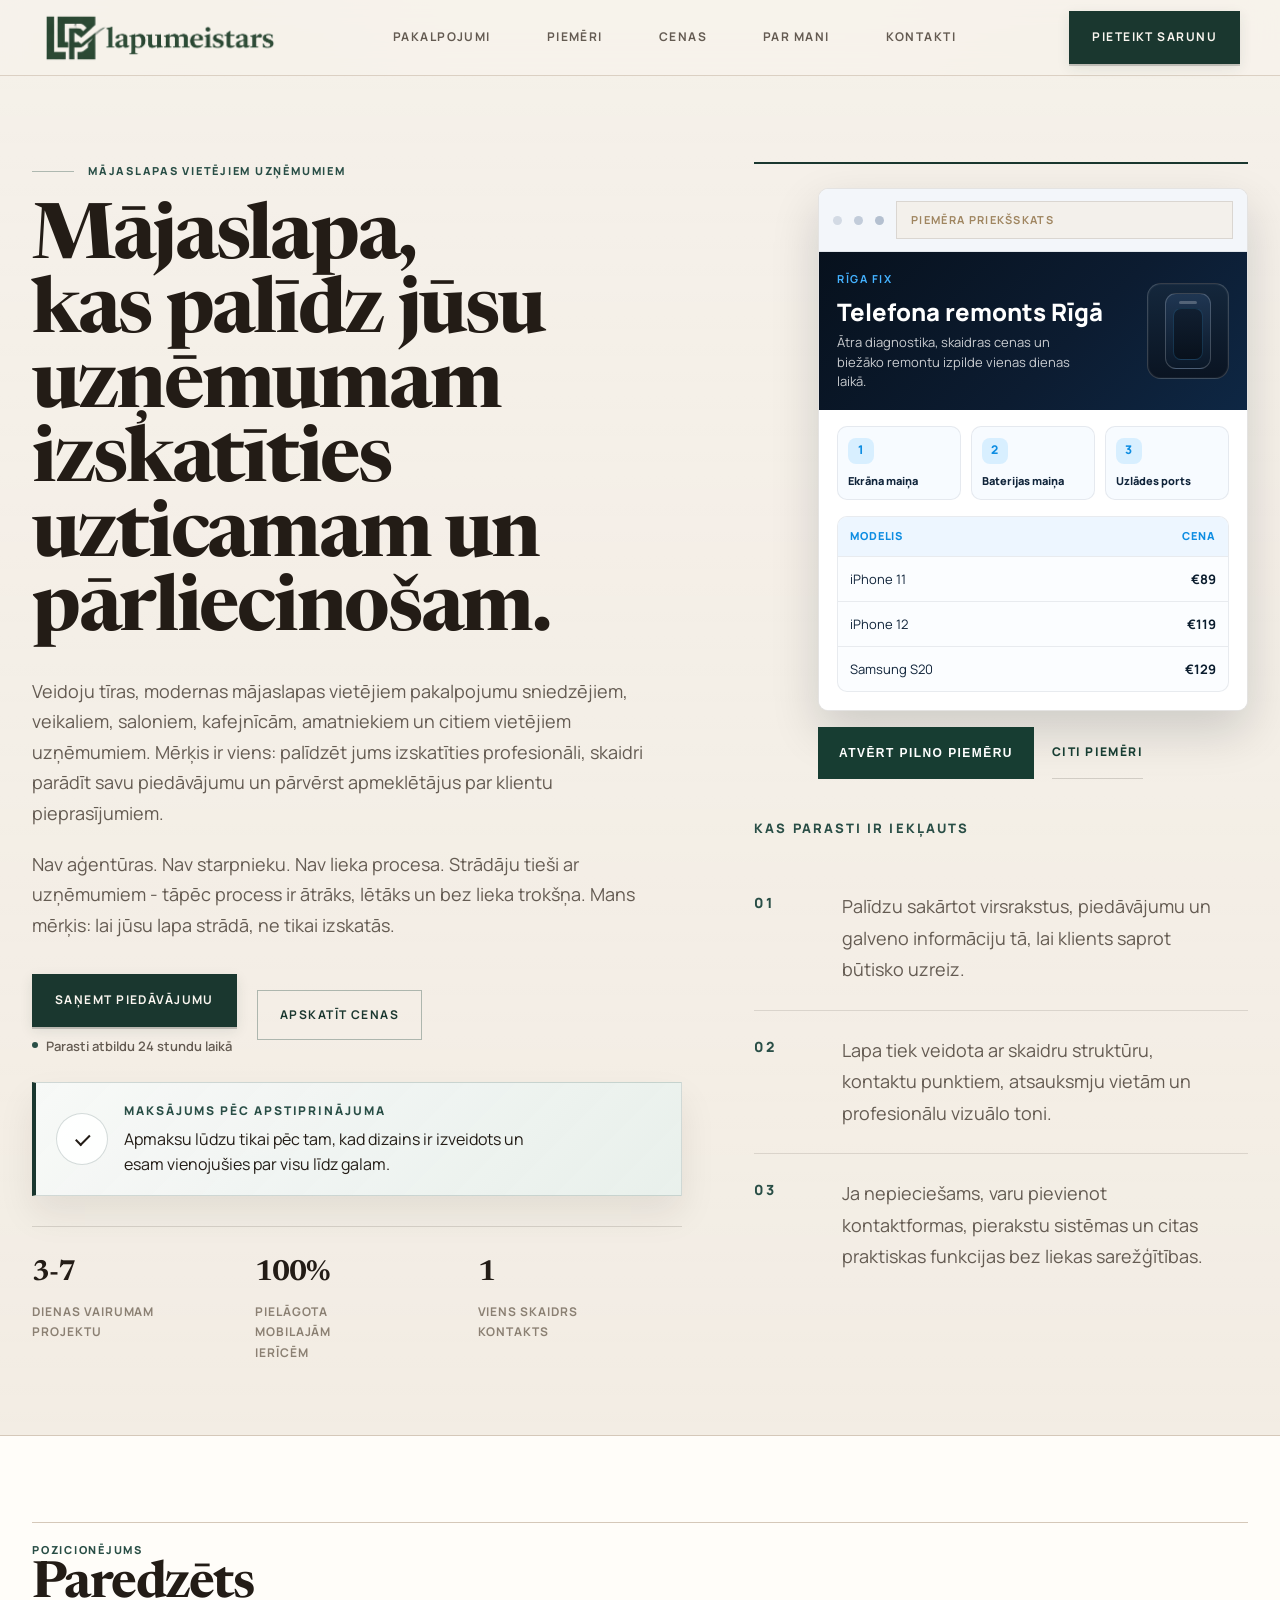
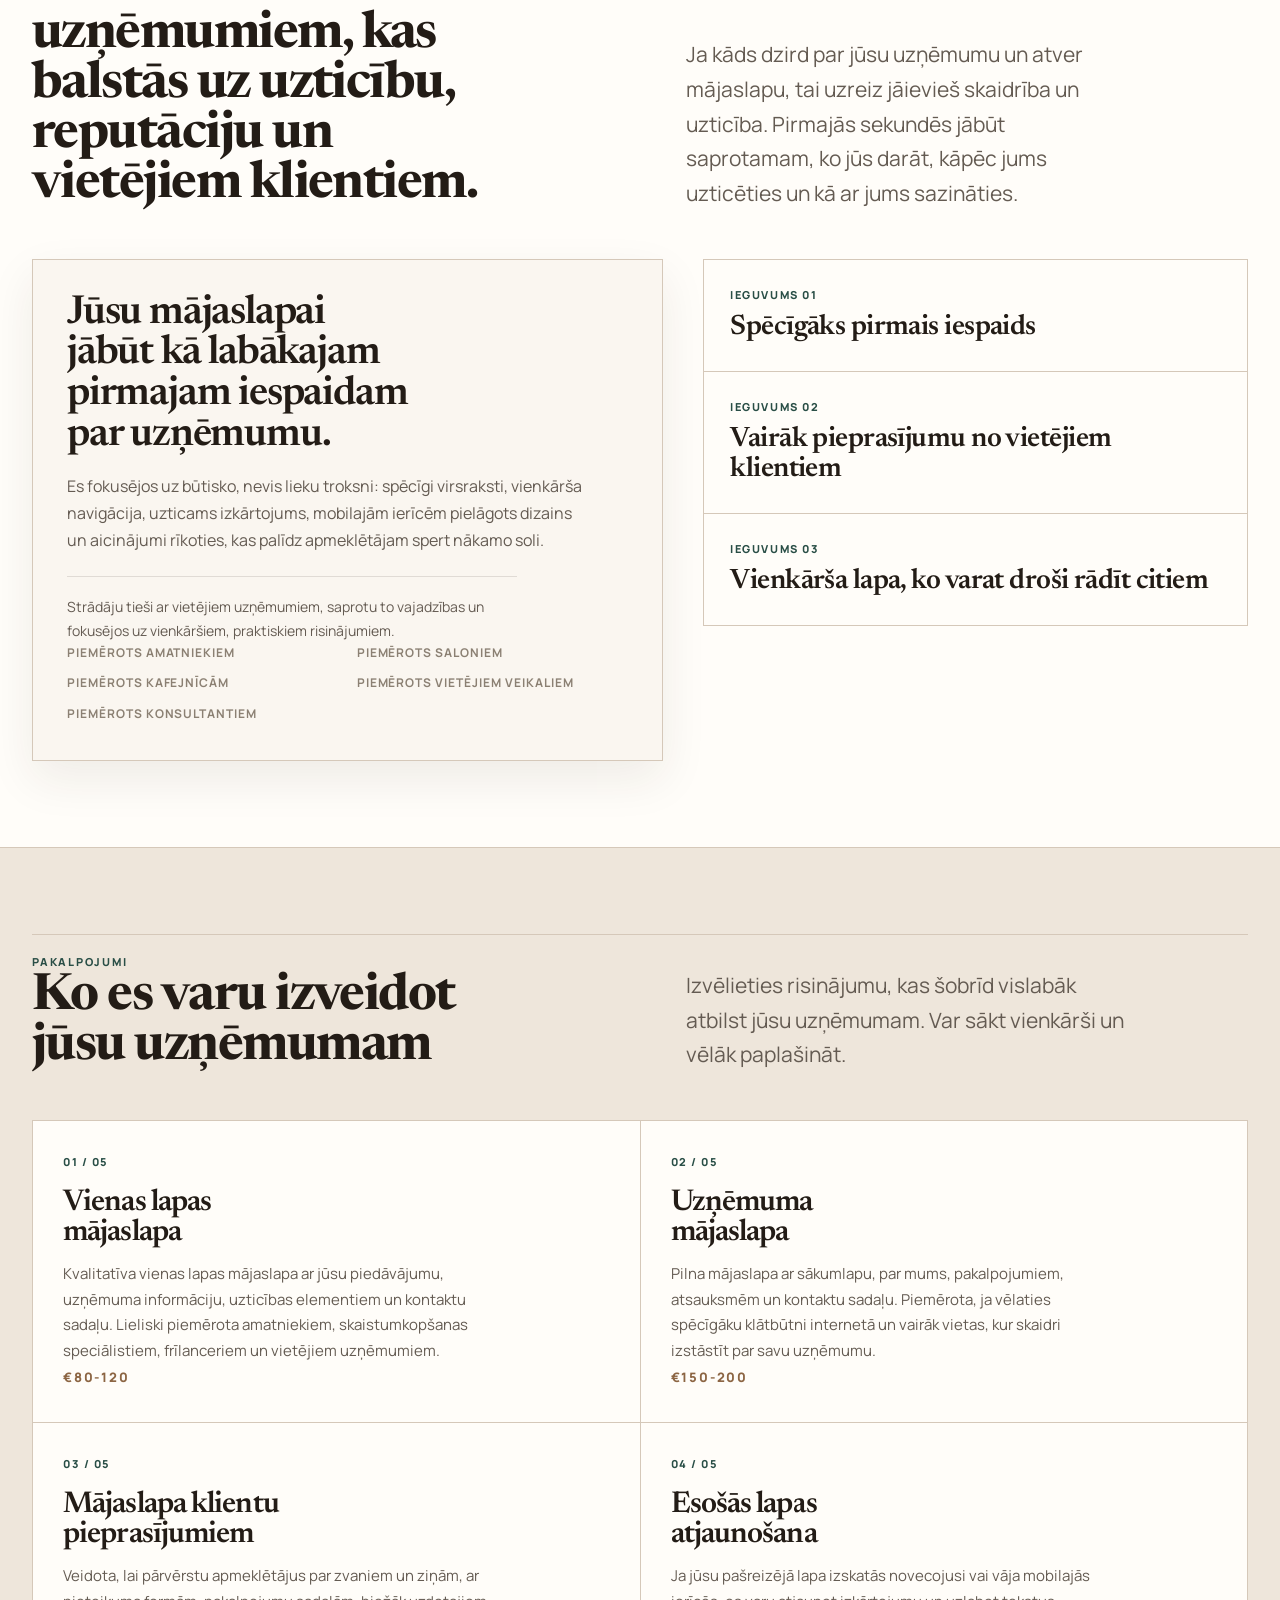
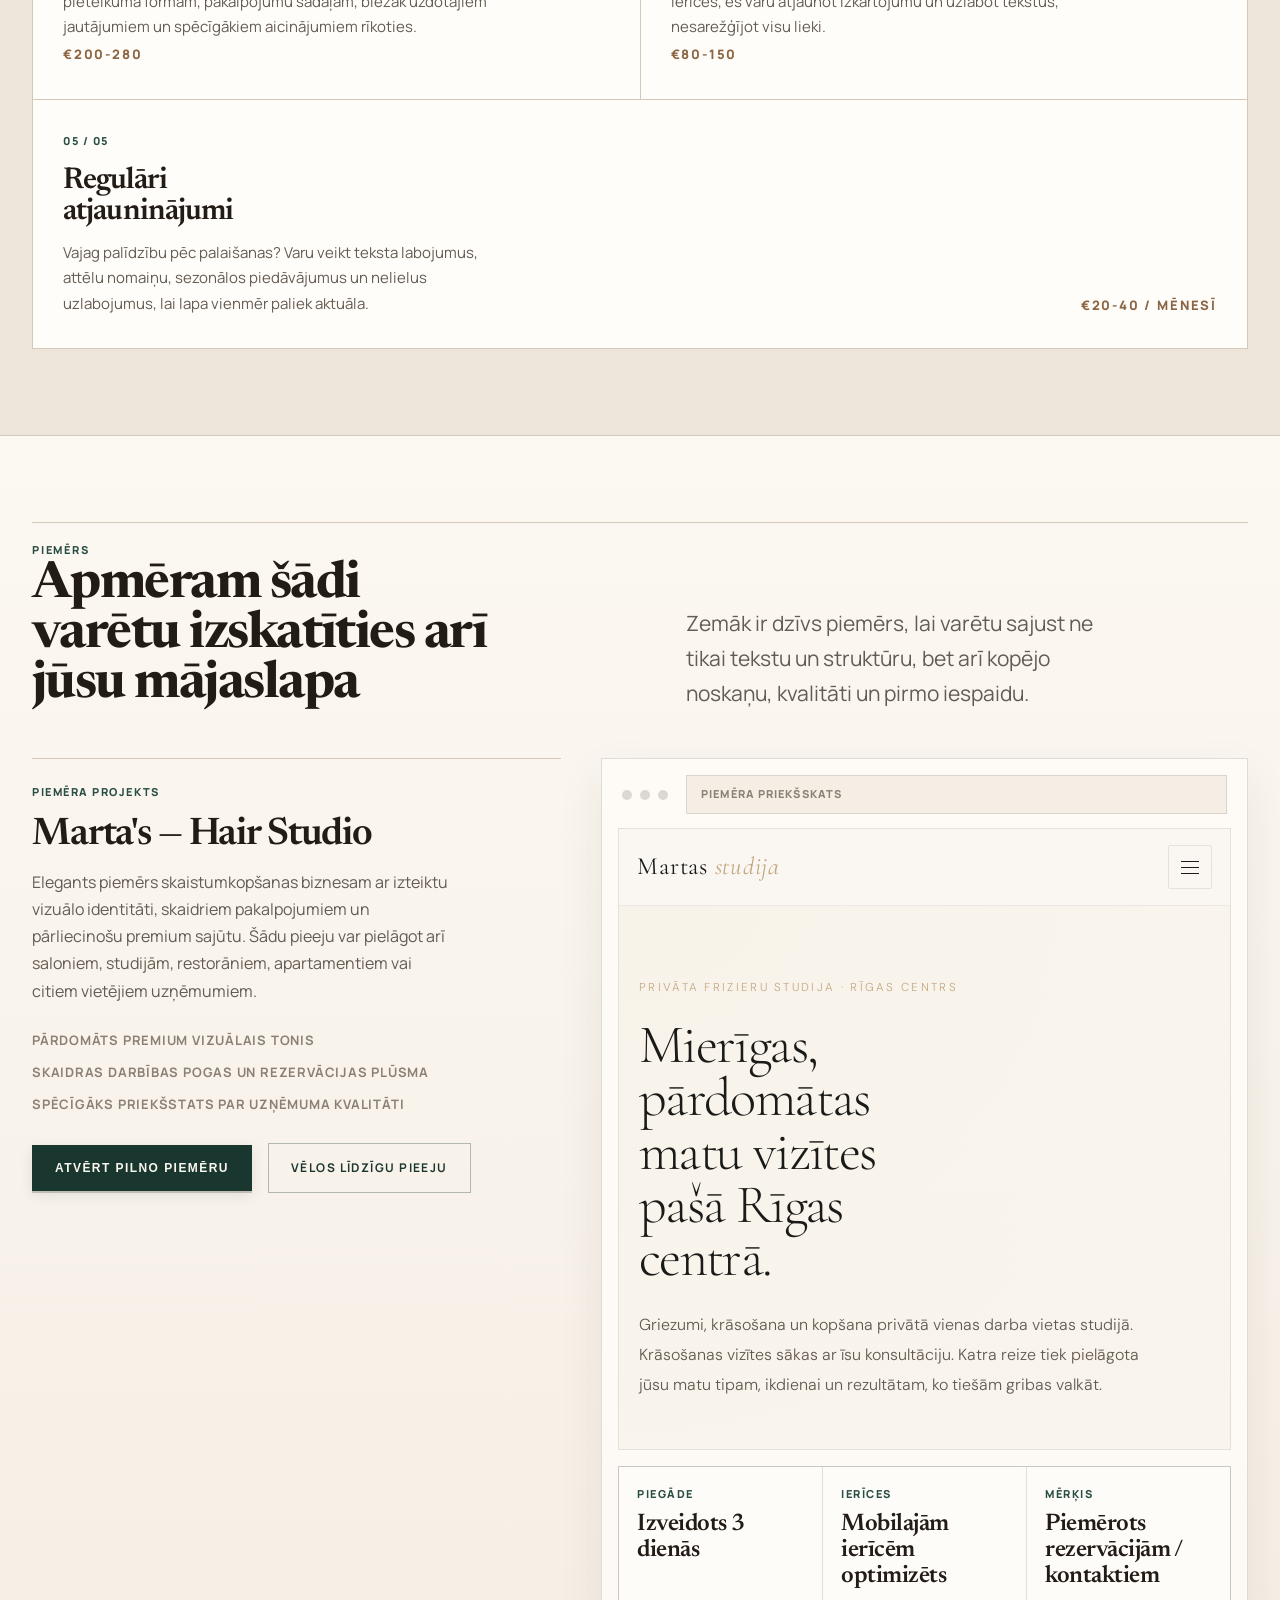
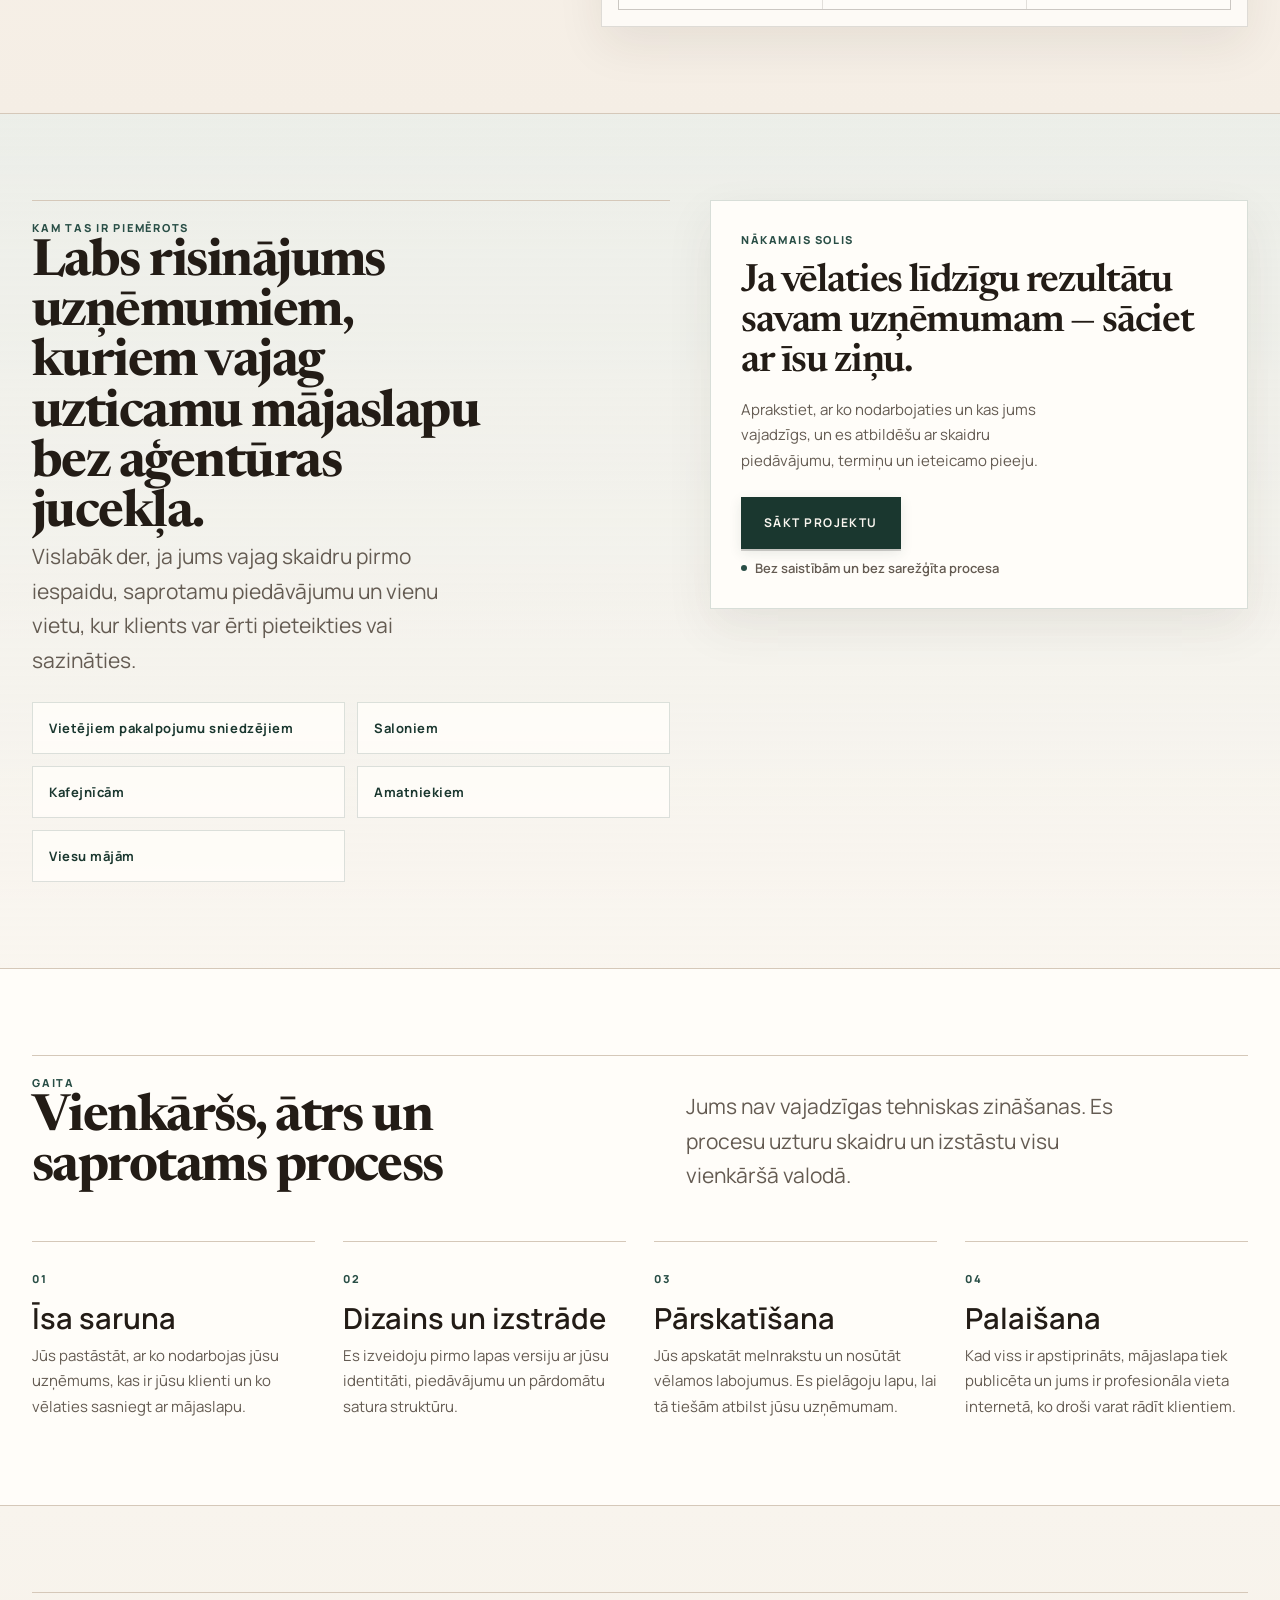
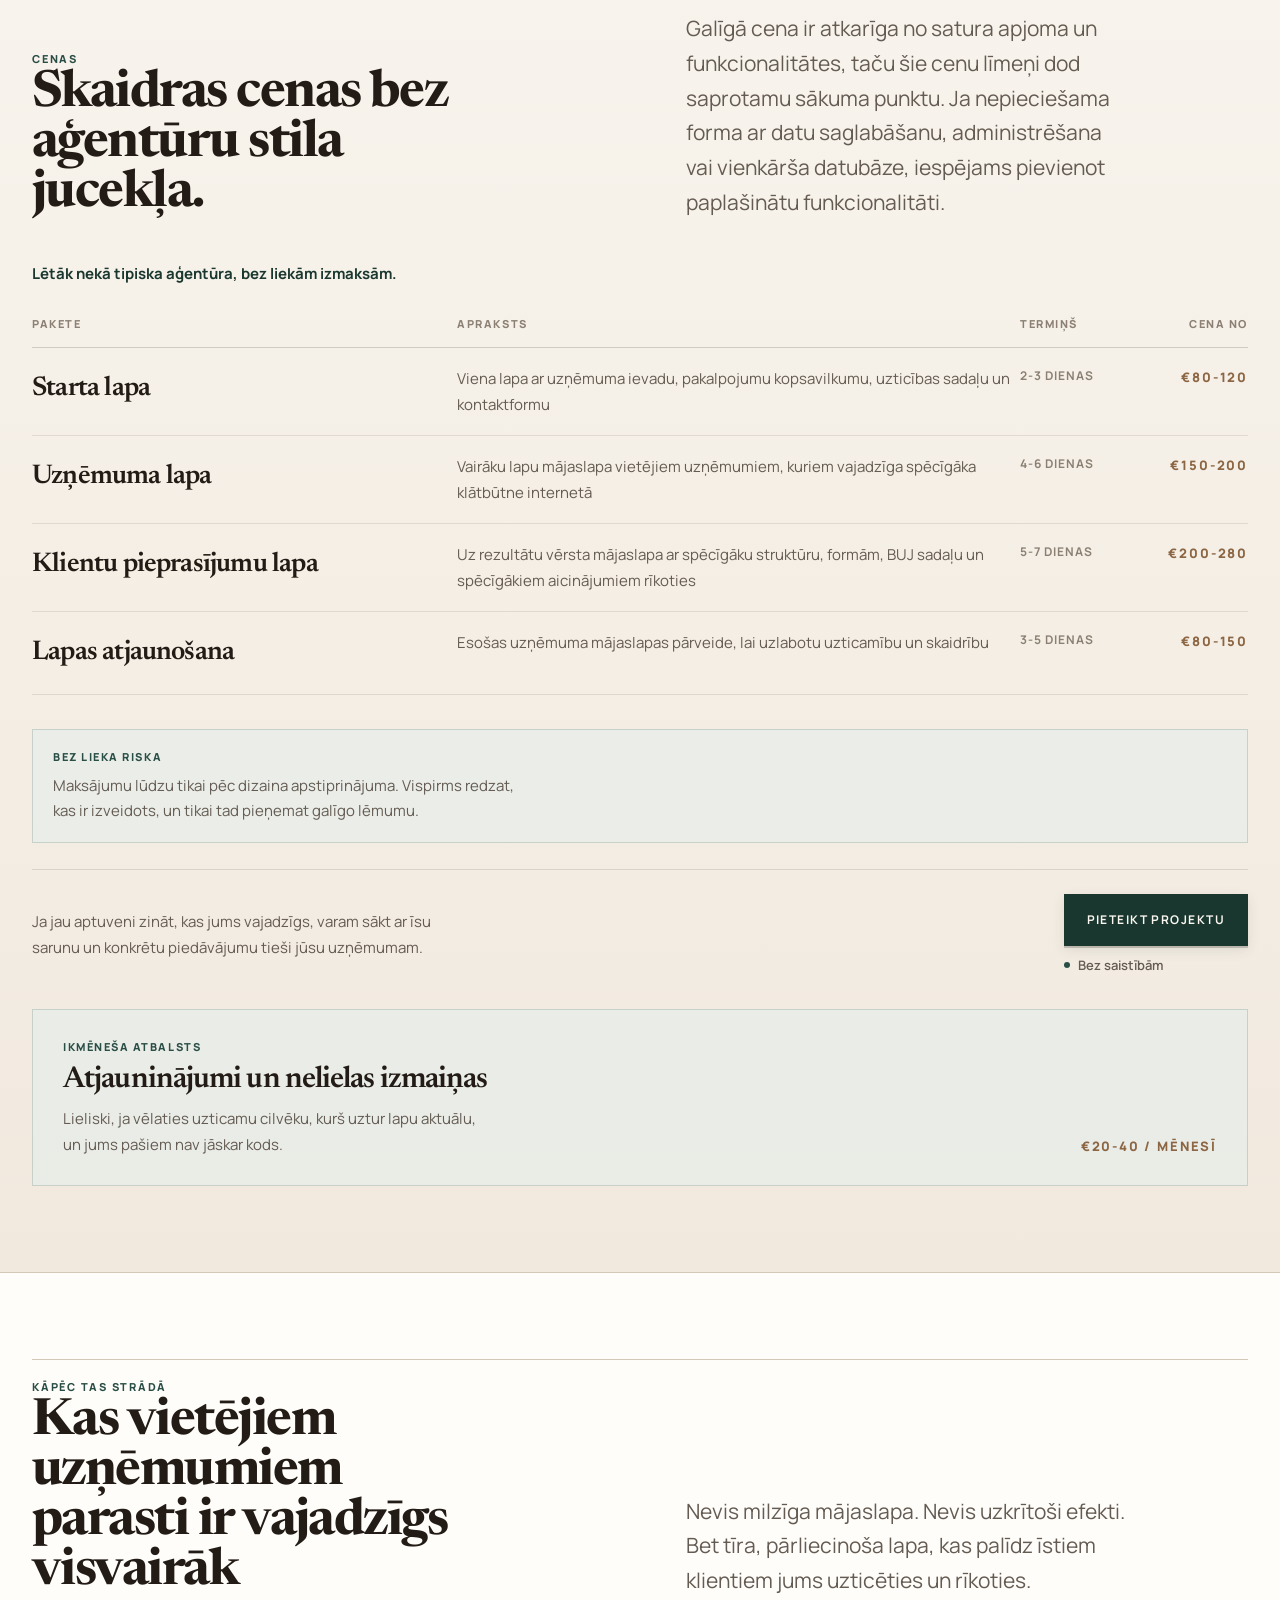
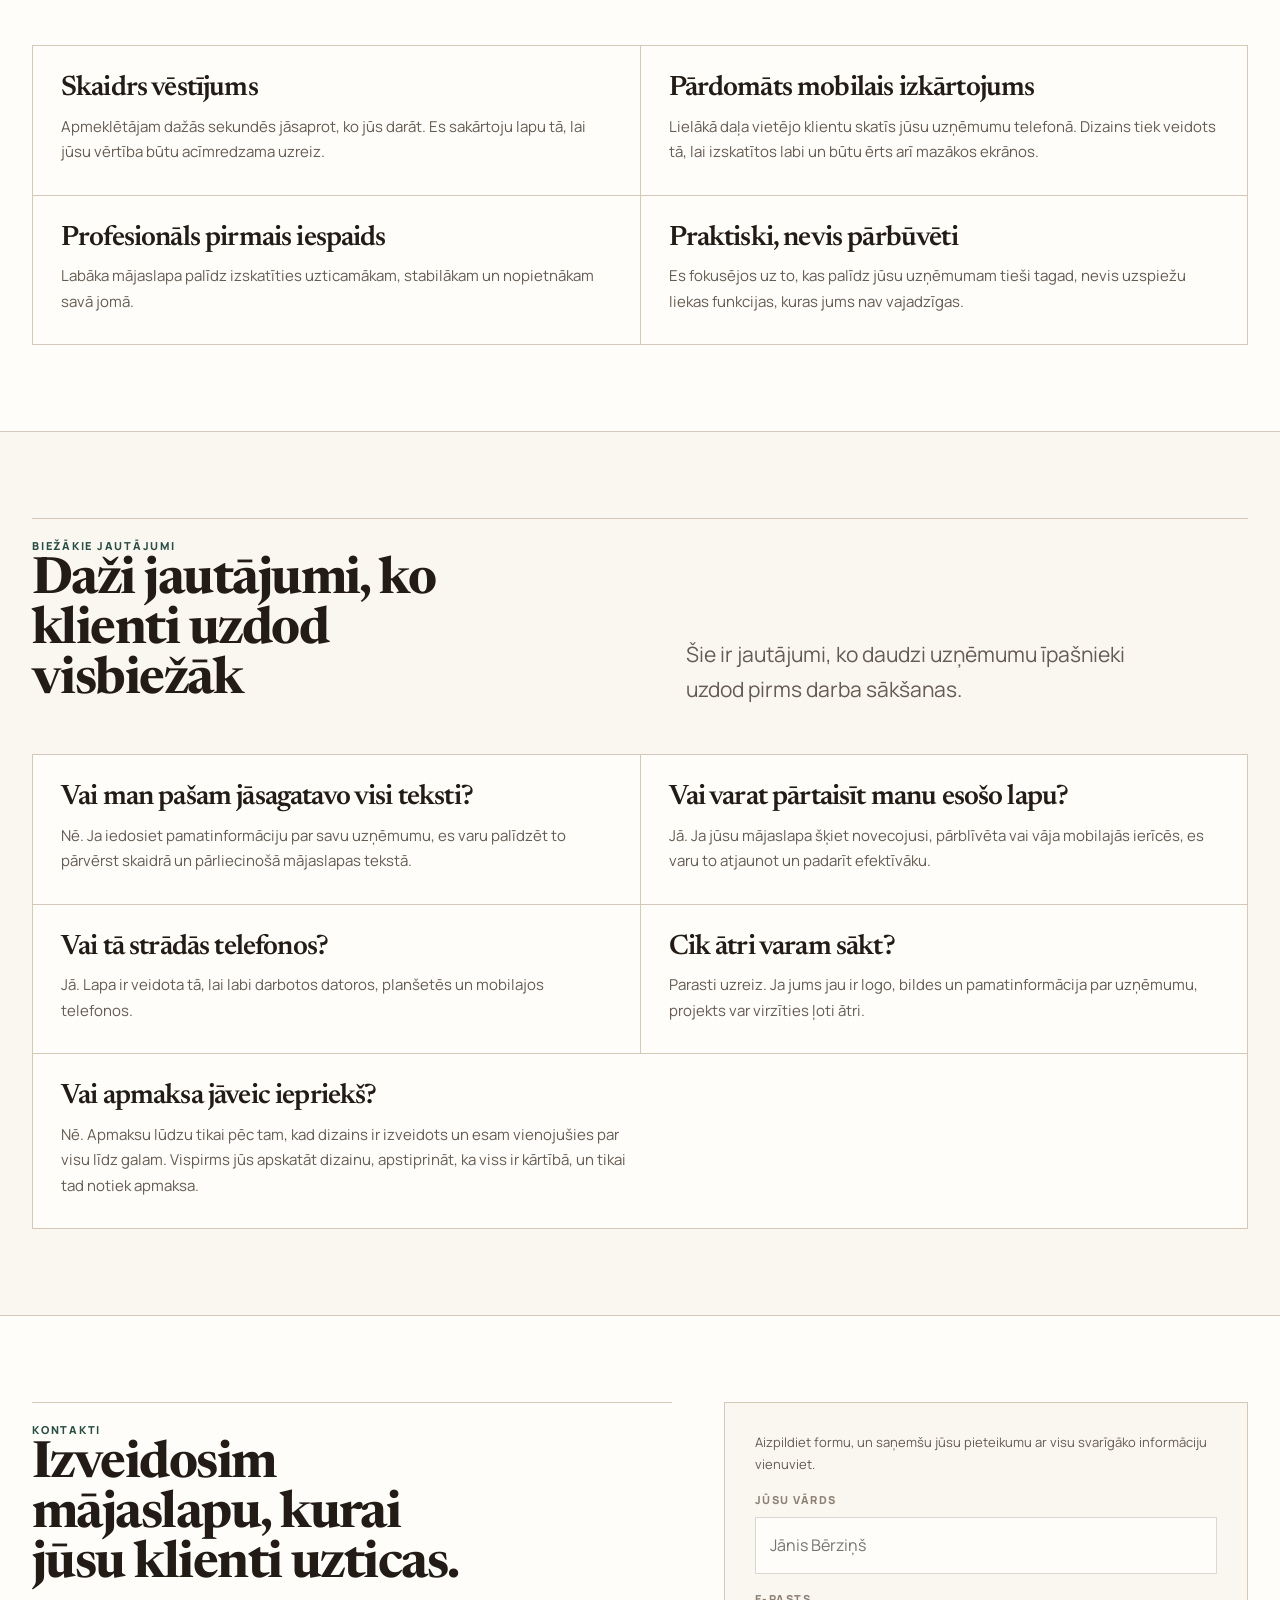
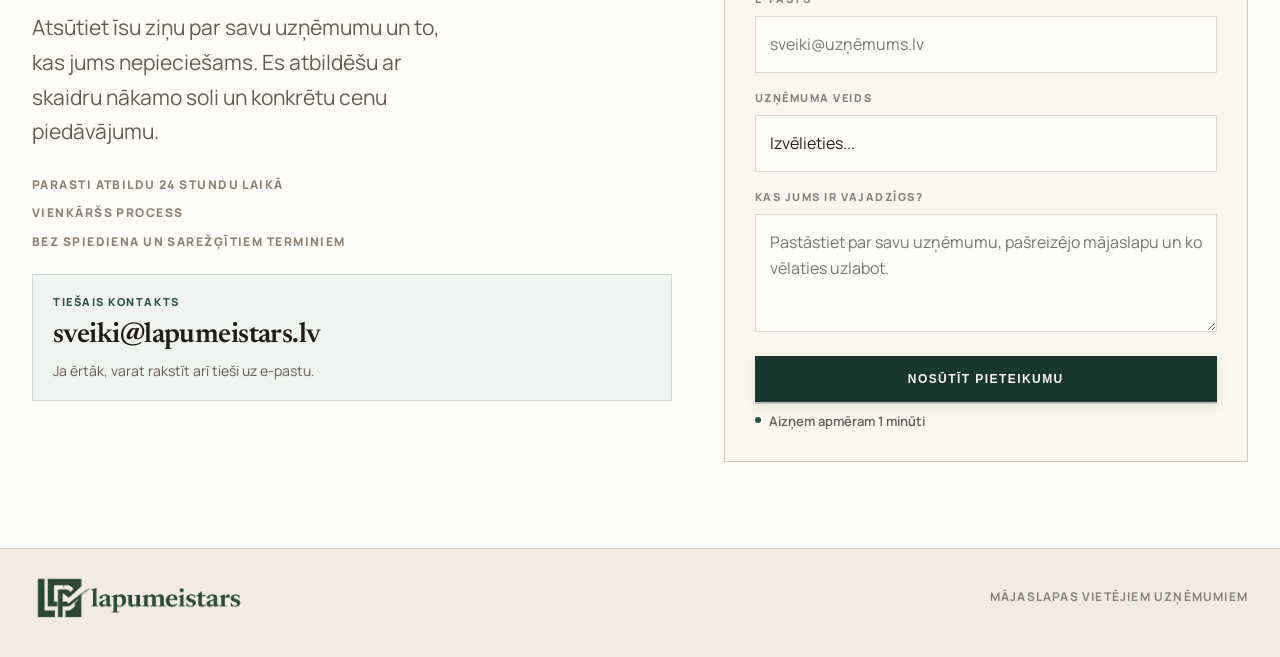
==== commit 52e7df3e: "Update index.html" ====
--- a/index.html
+++ b/index.html
@@ -499,7 +499,7 @@
     }
 
     .hero-preview-card {
-      margin-top: 38px;
+      margin-top: 0;
     }
 
     .hero-preview-services {
@@ -510,6 +510,7 @@
 
     .hero-preview-actions {
       margin-top: 16px;
+      margin-bottom: 38px;
       display: flex;
       flex-wrap: wrap;
       align-items: center;
@@ -1754,6 +1755,7 @@
       .hero-preview-actions {
         order: 2;
         margin-top: 0 !important;
+        margin-bottom: 0;
         max-width: 100% !important;
         margin-left: 0 !important;
         flex-direction: column;
@@ -2111,12 +2113,12 @@
         <h1 class="hero-title">Mājaslapa, kas palīdz jūsu uzņēmumam izskatīties uzticamam un pārliecinošam.</h1>
         <p class="hero-body">
           Veidoju tīras, modernas mājaslapas vietējiem pakalpojumu sniedzējiem, veikaliem, saloniem, kafejnīcām,
-          amatniekiem un citiem vietējiem uzņēmumiem. Mērķis ir vienkāršs: palīdzēt jums izskatīties profesionāli,
+          amatniekiem un citiem vietējiem uzņēmumiem. Mērķis ir viens: palīdzēt jums izskatīties profesionāli,
           skaidri parādīt savu piedāvājumu un pārvērst apmeklētājus par klientu pieprasījumiem.
         </p>
         <p class="hero-body hero-body-split">
-          Nav aģentūras. Nav starpnieku. Strādāju tieši ar uzņēmumiem - tāpēc process ir ātrāks, lētāks un bez lieka trokšņa.
-          Mans mērķis ir vienkāršs: lai jūsu lapa strādā, ne tikai izskatās.
+          Nav aģentūras. Nav starpnieku. Nav lieka procesa. Strādāju tieši ar uzņēmumiem - tāpēc process ir ātrāks, lētāks un bez lieka trokšņa.
+          Mans mērķis: lai jūsu lapa strādā, ne tikai izskatās.
         </p>
         <div class="hero-actions">
           <div class="action-stack">
@@ -2149,21 +2151,6 @@
       </div>
 
       <aside class="hero-side reveal delay-1">
-        <p class="hero-side-title">Kas parasti ir iekļauts</p>
-        <div class="hero-side-list">
-          <div class="hero-side-item">
-            <strong>01</strong>
-            <p>Palīdzu sakārtot virsrakstus, piedāvājumu un galveno informāciju tā, lai klients saprot būtisko uzreiz.</p>
-          </div>
-          <div class="hero-side-item">
-            <strong>02</strong>
-            <p>Lapa tiek veidota ar skaidru struktūru, kontaktu punktiem, atsauksmju vietām un profesionālu vizuālo toni.</p>
-          </div>
-          <div class="hero-side-item">
-            <strong>03</strong>
-            <p>Ja nepieciešams, varu pievienot kontaktformas, pierakstu sistēmas un citas praktiskas funkcijas bez liekas sarežģītības.</p>
-          </div>
-        </div>
         <div class="hero-preview-card" style="width:100%;border:1px solid rgba(35,28,22,0.12);border-radius:10px;box-shadow:0 20px 48px rgba(9,18,31,0.16);background:#ffffff;overflow:hidden;">
           <div style="display:flex;align-items:center;gap:12px;padding:12px 14px;background:#f3f6fa;border-bottom:1px solid rgba(15,38,63,0.08);">
             <div style="width:9px;height:9px;border-radius:50%;background:#d3dae4;"></div>
@@ -2225,6 +2212,21 @@
           <button type="button" data-open-mobile-example style="display:inline-flex;align-items:center;justify-content:center;min-height:52px;padding:0 20px;border:1px solid #173d32;background:#173d32;color:#ffffff;font-size:12px;font-weight:800;letter-spacing:0.12em;text-transform:uppercase;text-decoration:none;white-space:nowrap;cursor:pointer;">Atvērt pilno piemēru</button>
           <a href="piemeri.html" style="display:inline-flex;align-items:center;min-height:52px;padding:0 0 2px;color:#173d32;border-bottom:1px solid rgba(35,28,22,0.16);font-size:12px;font-weight:800;letter-spacing:0.12em;text-transform:uppercase;text-decoration:none;white-space:nowrap;">Citi piemēri</a>
         </div>
+        <p class="hero-side-title">Kas parasti ir iekļauts</p>
+        <div class="hero-side-list">
+          <div class="hero-side-item">
+            <strong>01</strong>
+            <p>Palīdzu sakārtot virsrakstus, piedāvājumu un galveno informāciju tā, lai klients saprot būtisko uzreiz.</p>
+          </div>
+          <div class="hero-side-item">
+            <strong>02</strong>
+            <p>Lapa tiek veidota ar skaidru struktūru, kontaktu punktiem, atsauksmju vietām un profesionālu vizuālo toni.</p>
+          </div>
+          <div class="hero-side-item">
+            <strong>03</strong>
+            <p>Ja nepieciešams, varu pievienot kontaktformas, pierakstu sistēmas un citas praktiskas funkcijas bez liekas sarežģītības.</p>
+          </div>
+        </div>
       </aside>
     </section>
   </div>
@@ -2274,7 +2276,7 @@
         <div class="proof-panel">
           <p class="proof-lead">Jūsu mājaslapai jābūt kā labākajam pirmajam iespaidam par uzņēmumu.</p>
           <p class="proof-copy">
-            Es fokusējos uz skaidrību, nevis lieku troksni: spēcīgi virsraksti, vienkārša navigācija, uzticams izkārtojums,
+            Es fokusējos uz būtisko, nevis lieku troksni: spēcīgi virsraksti, vienkārša navigācija, uzticams izkārtojums,
             mobilajām ierīcēm pielāgots dizains un aicinājumi rīkoties, kas palīdz apmeklētājam spert nākamo soli.
           </p>
           <p class="proof-note">
@@ -2486,7 +2488,7 @@
 
         <div class="mid-cta-panel">
           <p class="mid-cta-kicker">Nākamais solis</p>
-          <h3 class="mid-cta-title">Ja vēlaties līdzīgu rezultātu savam uzņēmumam, varam sākt ar īsu ziņu.</h3>
+          <h3 class="mid-cta-title">Ja vēlaties līdzīgu rezultātu savam uzņēmumam — sāciet ar īsu ziņu.</h3>
           <p class="mid-cta-body">
             Aprakstiet, ar ko nodarbojaties un kas jums vajadzīgs, un es atbildēšu ar skaidru piedāvājumu, termiņu un ieteicamo pieeju.
           </p>
@@ -2553,7 +2555,7 @@
         </div>
         <p class="section-desc">
           Galīgā cena ir atkarīga no satura apjoma un funkcionalitātes, taču šie cenu līmeņi dod saprotamu sākuma punktu.
-          Ja vajadzīga forma ar datu saglabāšanu, administrēšana vai vienkārša datubāze, iespējama arī Supabase integrācija.
+          Ja nepieciešama forma ar datu saglabāšanu, administrēšana vai vienkārša datubāze, iespējams pievienot paplašinātu funkcionalitāti.
         </p>
       </div>
 
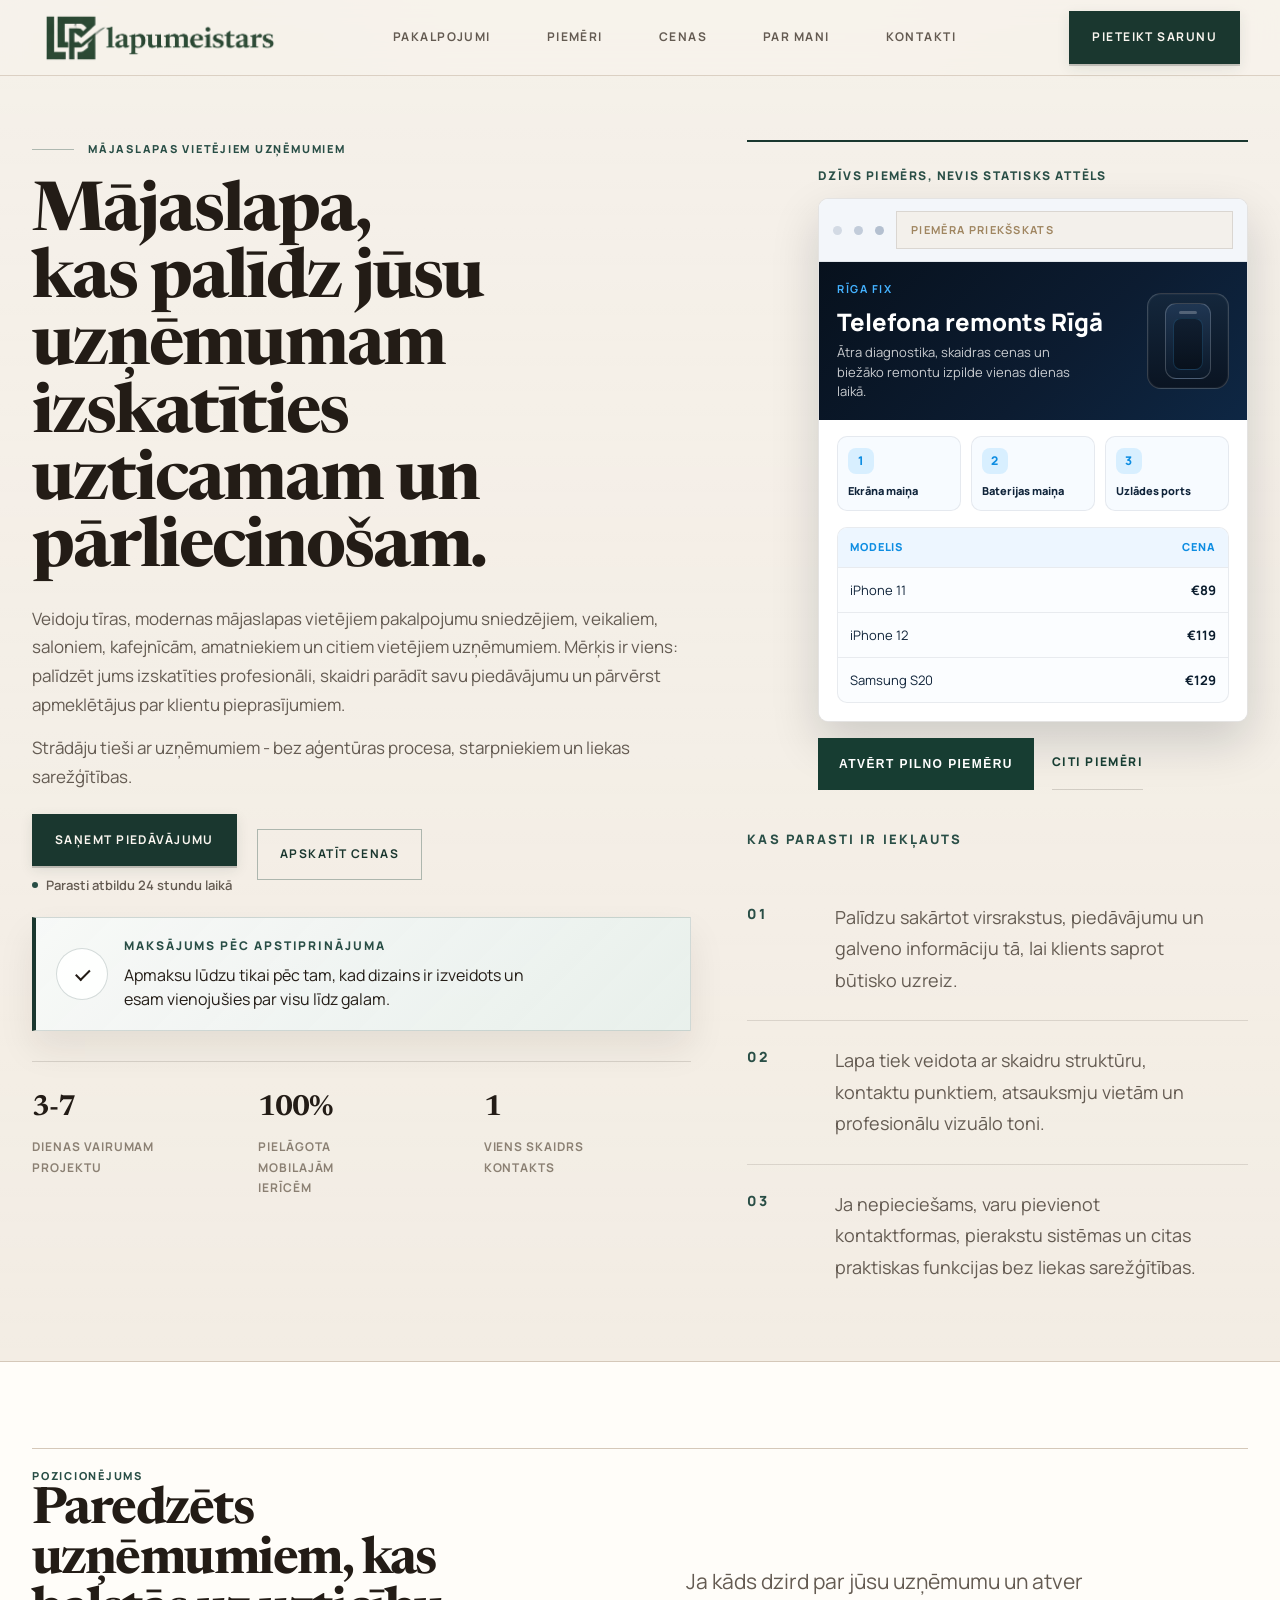
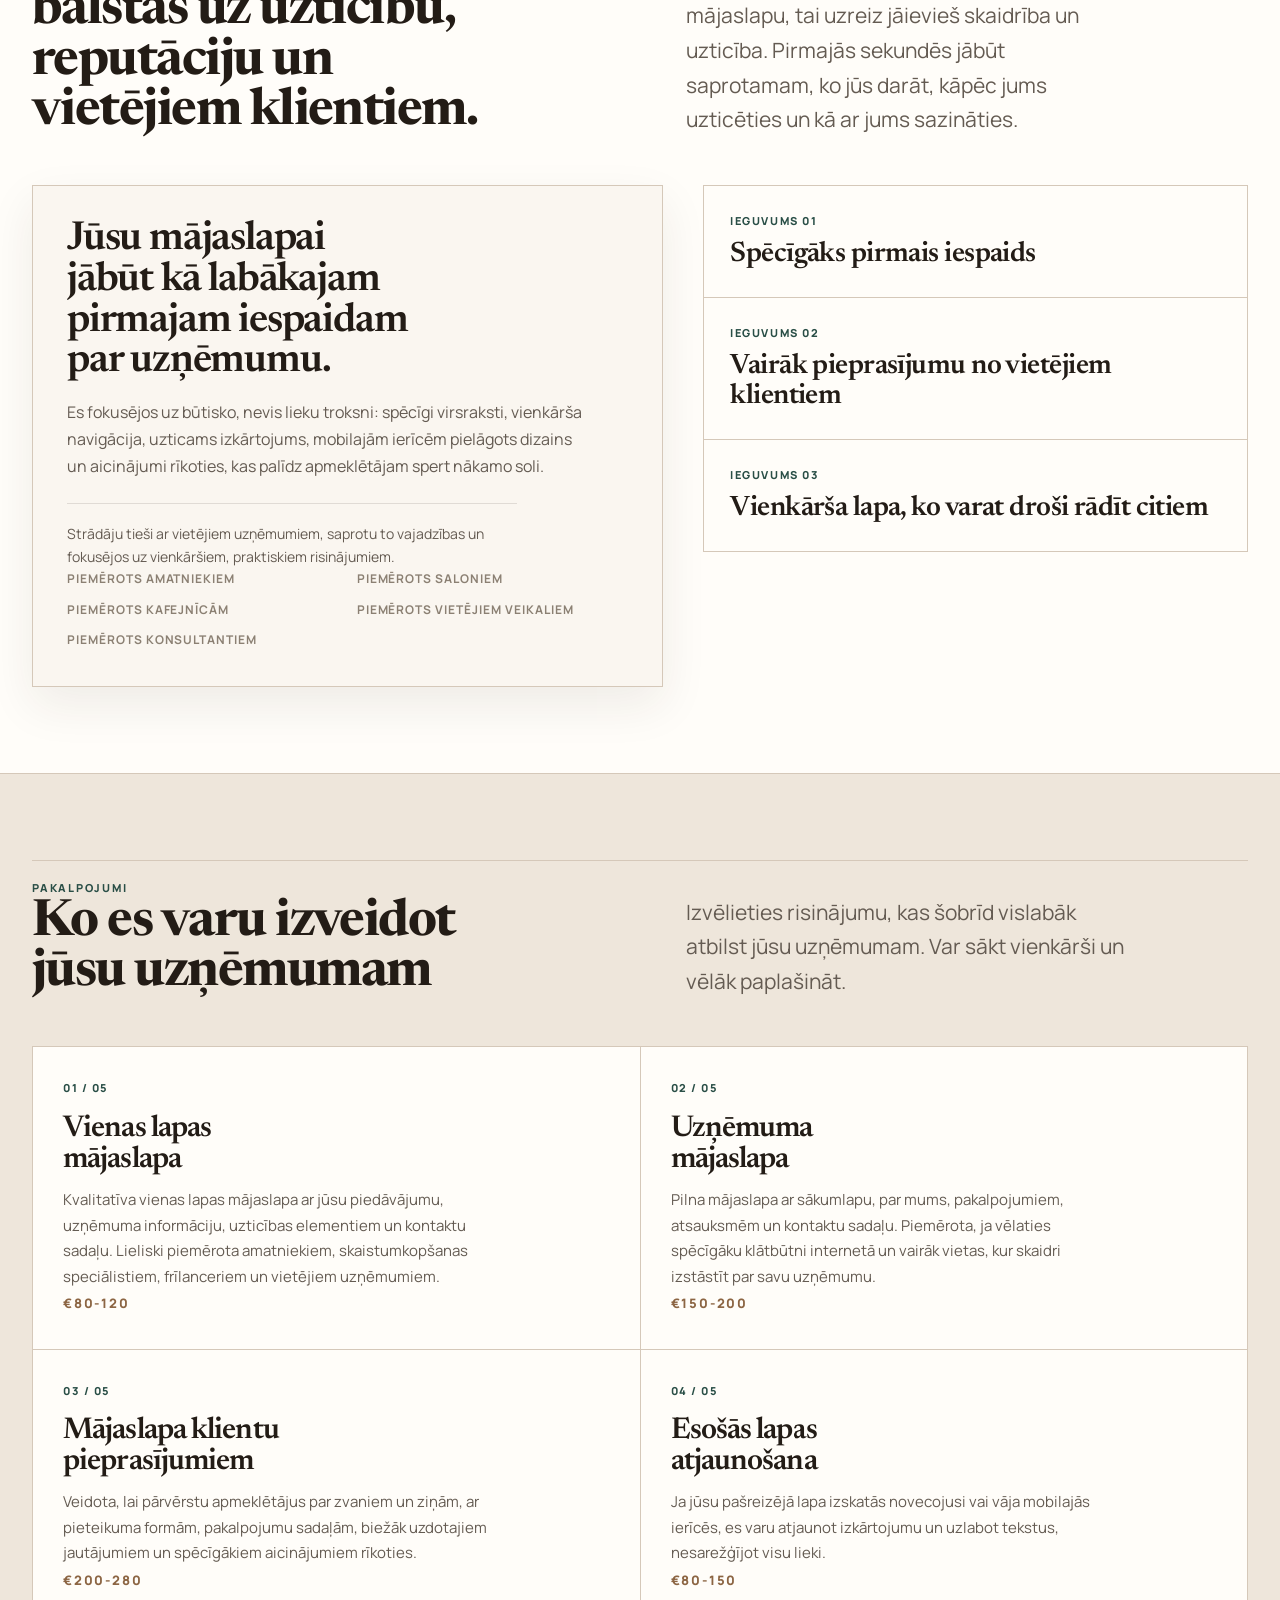
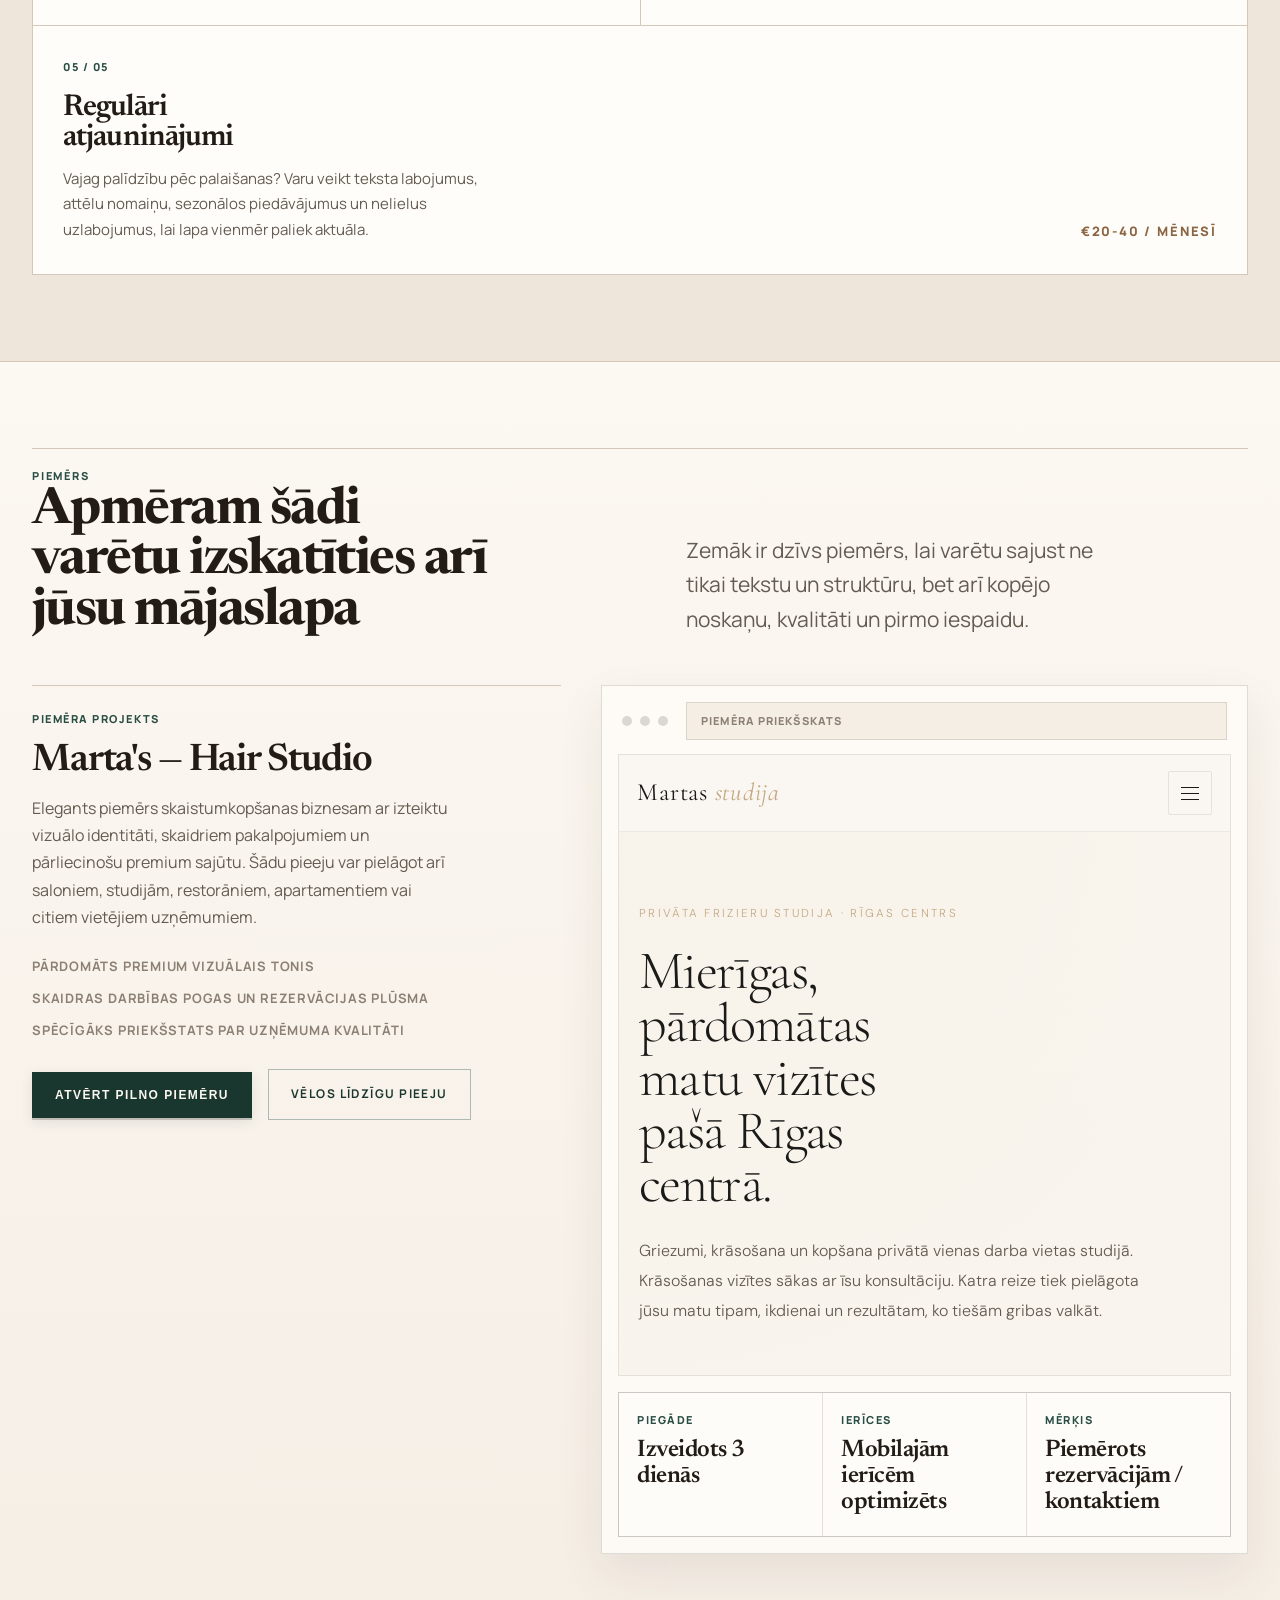
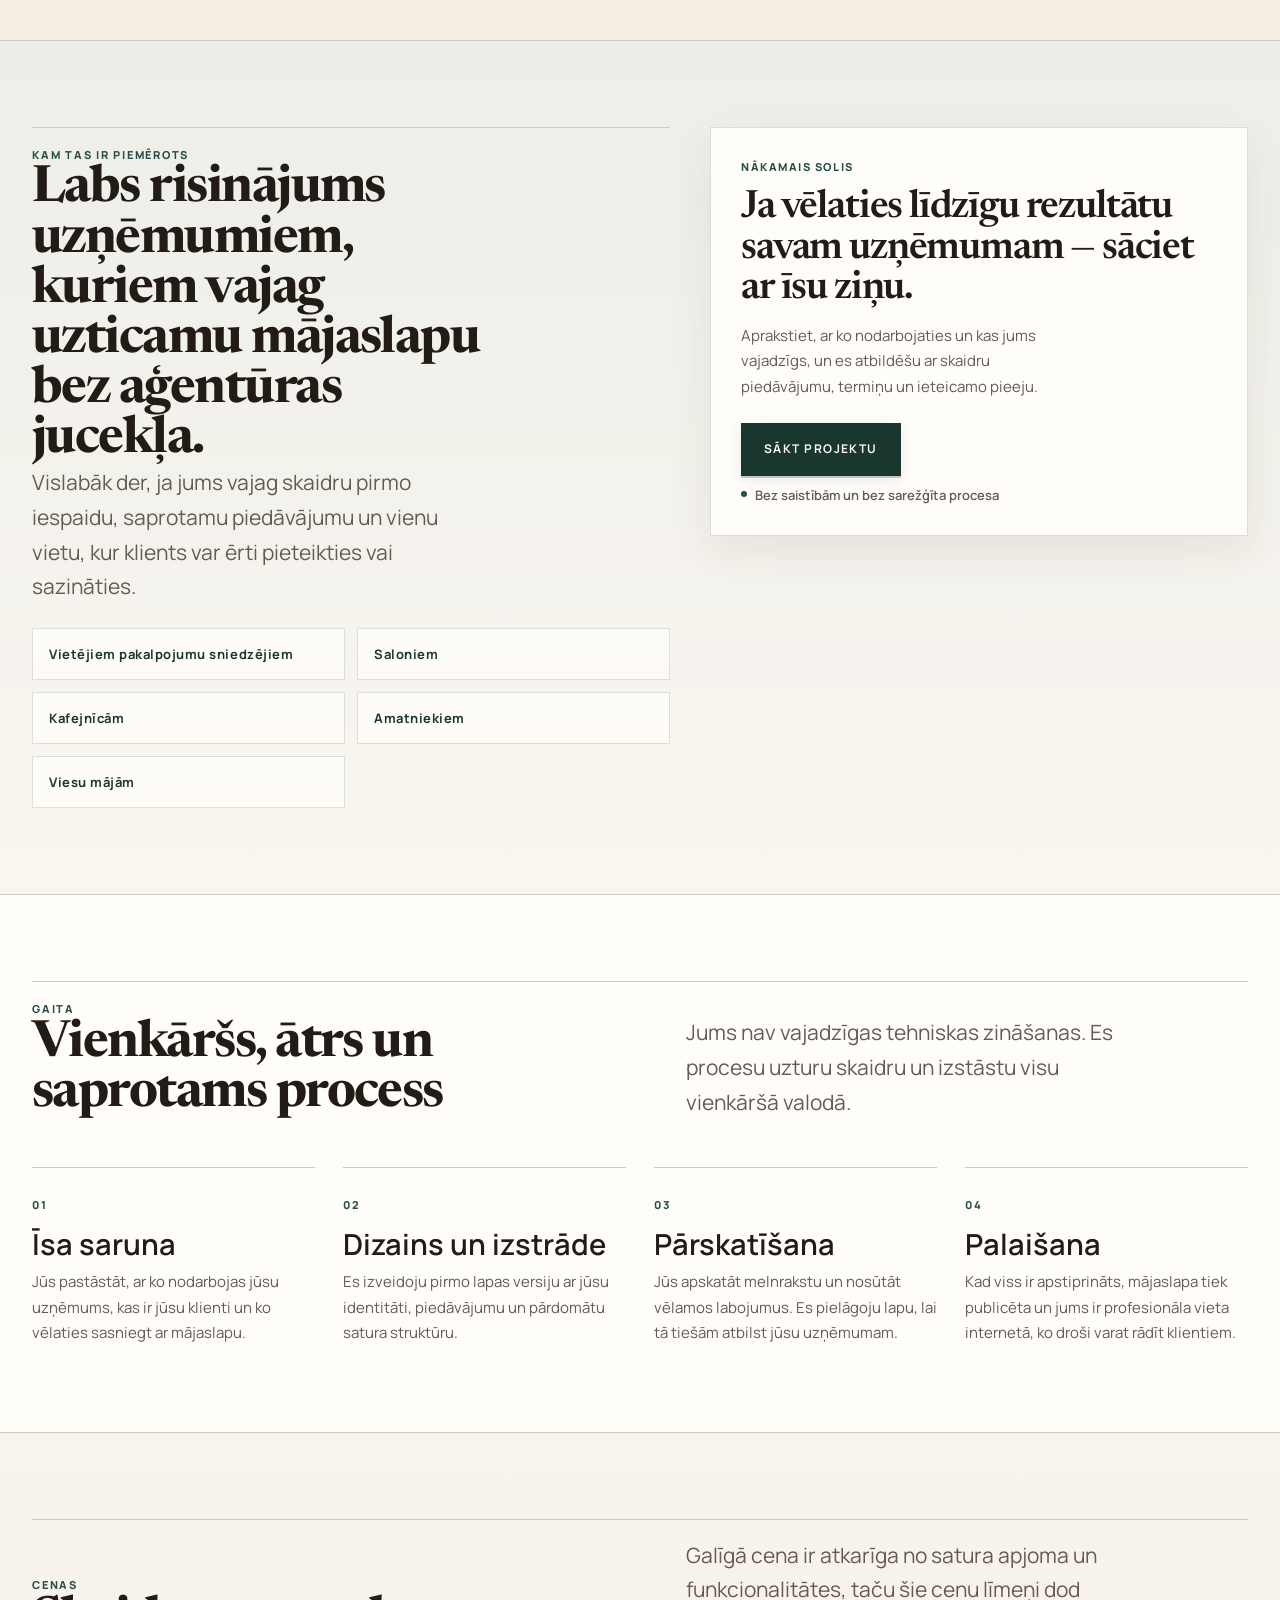
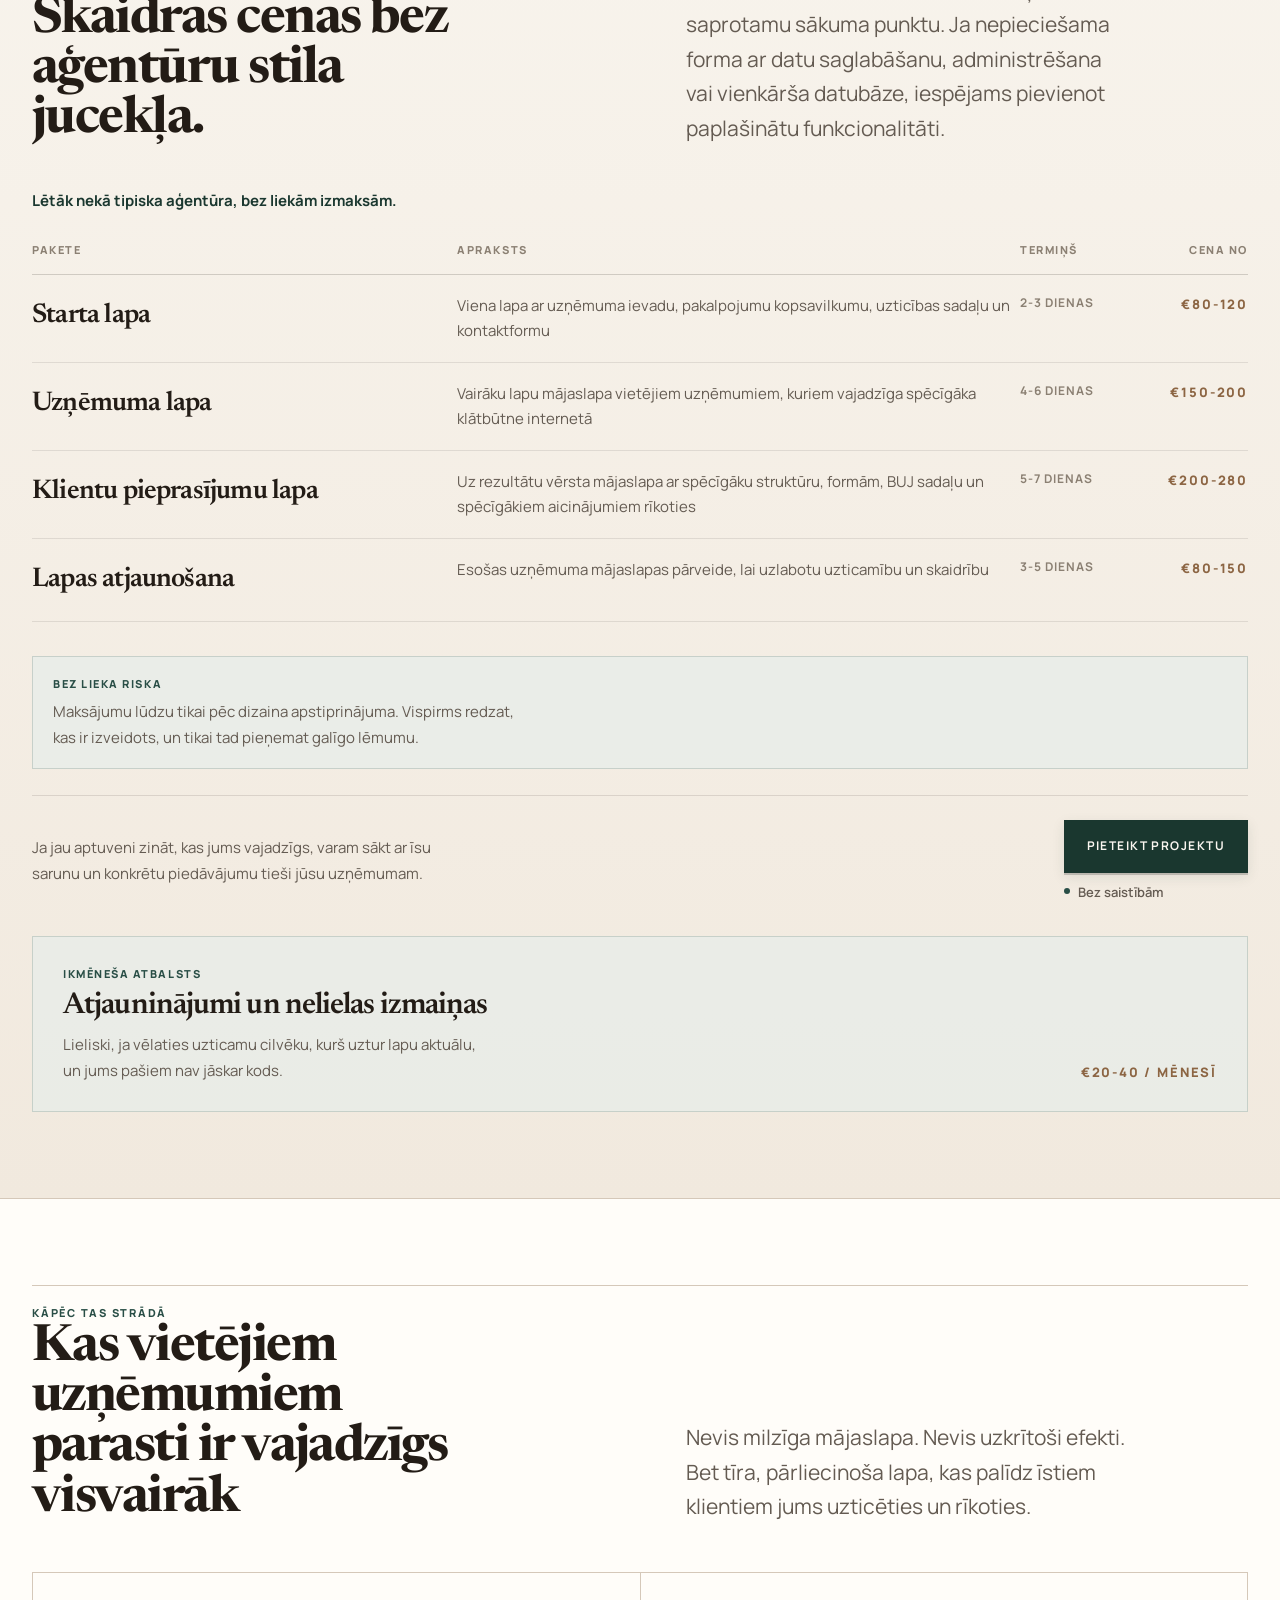
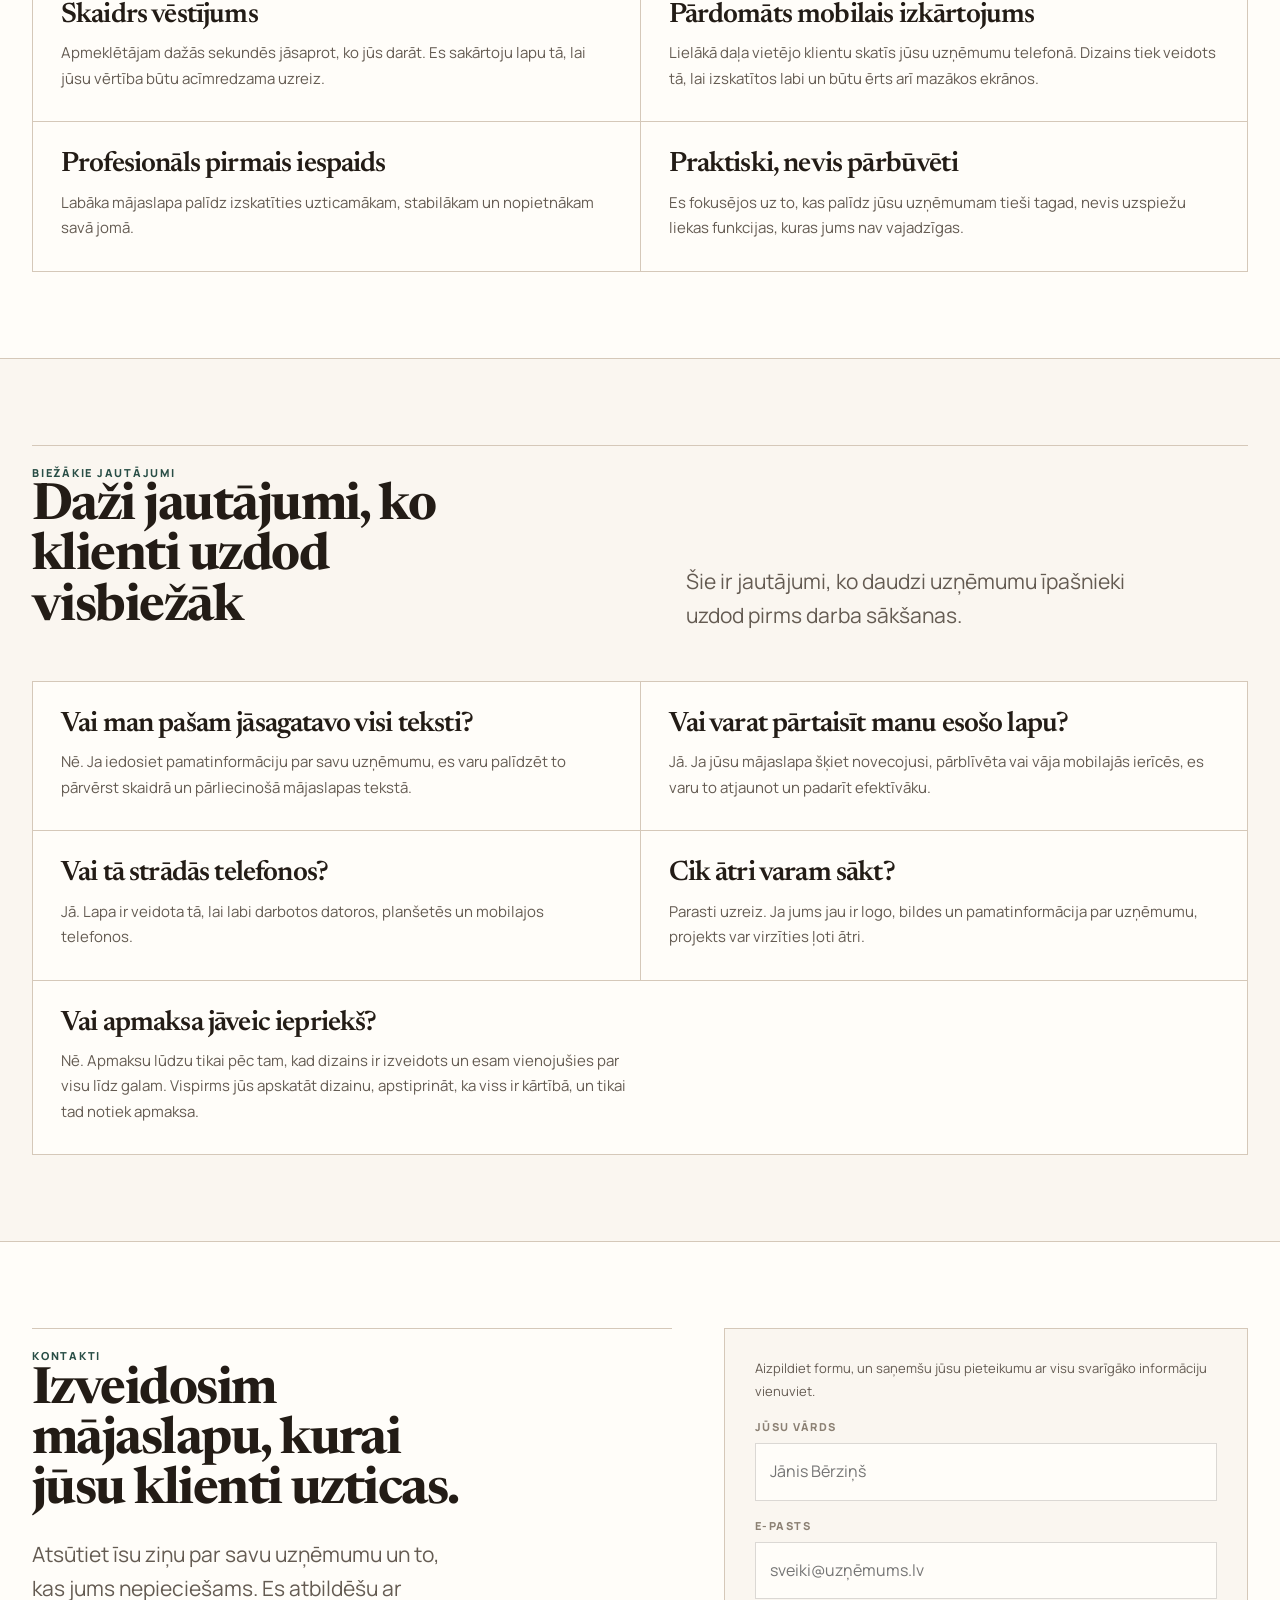
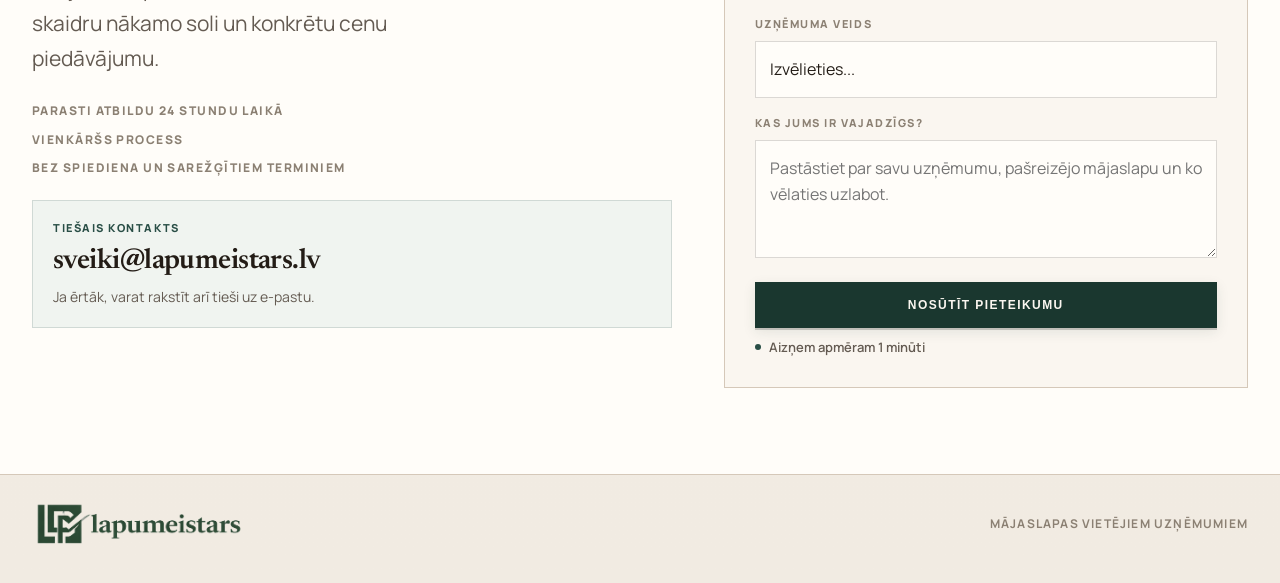
==== commit e3c126fc: "Update index.html" ====
--- a/index.html
+++ b/index.html
@@ -246,8 +246,8 @@
     .hero {
       display: grid;
       grid-template-columns: minmax(0, 1.08fr) minmax(320px, 0.82fr);
-      gap: 72px;
-      padding: 86px 0 72px;
+      gap: 56px;
+      padding: 64px 0 54px;
     }
 
     .hero-copy {
@@ -291,11 +291,11 @@
     }
 
     .hero-title {
-      font-size: clamp(48px, 6vw, 78px);
+      font-size: clamp(44px, 5.35vw, 68px);
       font-weight: 700;
-      line-height: 0.97;
-      margin-bottom: 26px;
-      max-width: 11ch;
+      line-height: 0.99;
+      margin-bottom: 20px;
+      max-width: 12ch;
       text-wrap: balance;
     }
 
@@ -313,13 +313,14 @@
     }
 
     .hero-body {
-      font-size: 18px;
+      font-size: 17px;
       max-width: 43rem;
-      margin-bottom: 34px;
+      margin-bottom: 22px;
     }
 
     .hero-body.hero-body-split {
-      margin-top: -14px;
+      margin-top: -8px;
+      margin-bottom: 22px;
     }
 
     .hero-actions {
@@ -327,7 +328,7 @@
       align-items: center;
       gap: 20px;
       flex-wrap: wrap;
-      margin-bottom: 26px;
+      margin-bottom: 22px;
     }
 
     .action-stack {
@@ -500,6 +501,17 @@
 
     .hero-preview-card {
       margin-top: 0;
+    }
+
+    .hero-preview-note {
+      width: 100%;
+      max-width: 430px;
+      margin: 0 0 12px auto;
+      color: var(--accent);
+      font-size: 12px;
+      font-weight: 800;
+      letter-spacing: 0.12em;
+      text-transform: uppercase;
     }
 
     .hero-preview-services {
@@ -1514,7 +1526,7 @@
       }
 
       .hero {
-        padding: 74px 0 60px;
+        padding: 60px 0 52px;
       }
 
       .hero-title {
@@ -2117,8 +2129,7 @@
           skaidri parādīt savu piedāvājumu un pārvērst apmeklētājus par klientu pieprasījumiem.
         </p>
         <p class="hero-body hero-body-split">
-          Nav aģentūras. Nav starpnieku. Nav lieka procesa. Strādāju tieši ar uzņēmumiem - tāpēc process ir ātrāks, lētāks un bez lieka trokšņa.
-          Mans mērķis: lai jūsu lapa strādā, ne tikai izskatās.
+          Strādāju tieši ar uzņēmumiem - bez aģentūras procesa, starpniekiem un liekas sarežģītības.
         </p>
         <div class="hero-actions">
           <div class="action-stack">
@@ -2151,6 +2162,7 @@
       </div>
 
       <aside class="hero-side reveal delay-1">
+        <p class="hero-preview-note">Dzīvs piemērs, nevis statisks attēls</p>
         <div class="hero-preview-card" style="width:100%;border:1px solid rgba(35,28,22,0.12);border-radius:10px;box-shadow:0 20px 48px rgba(9,18,31,0.16);background:#ffffff;overflow:hidden;">
           <div style="display:flex;align-items:center;gap:12px;padding:12px 14px;background:#f3f6fa;border-bottom:1px solid rgba(15,38,63,0.08);">
             <div style="width:9px;height:9px;border-radius:50%;background:#d3dae4;"></div>
@@ -3295,6 +3307,3 @@
 
 
 
-
-
-
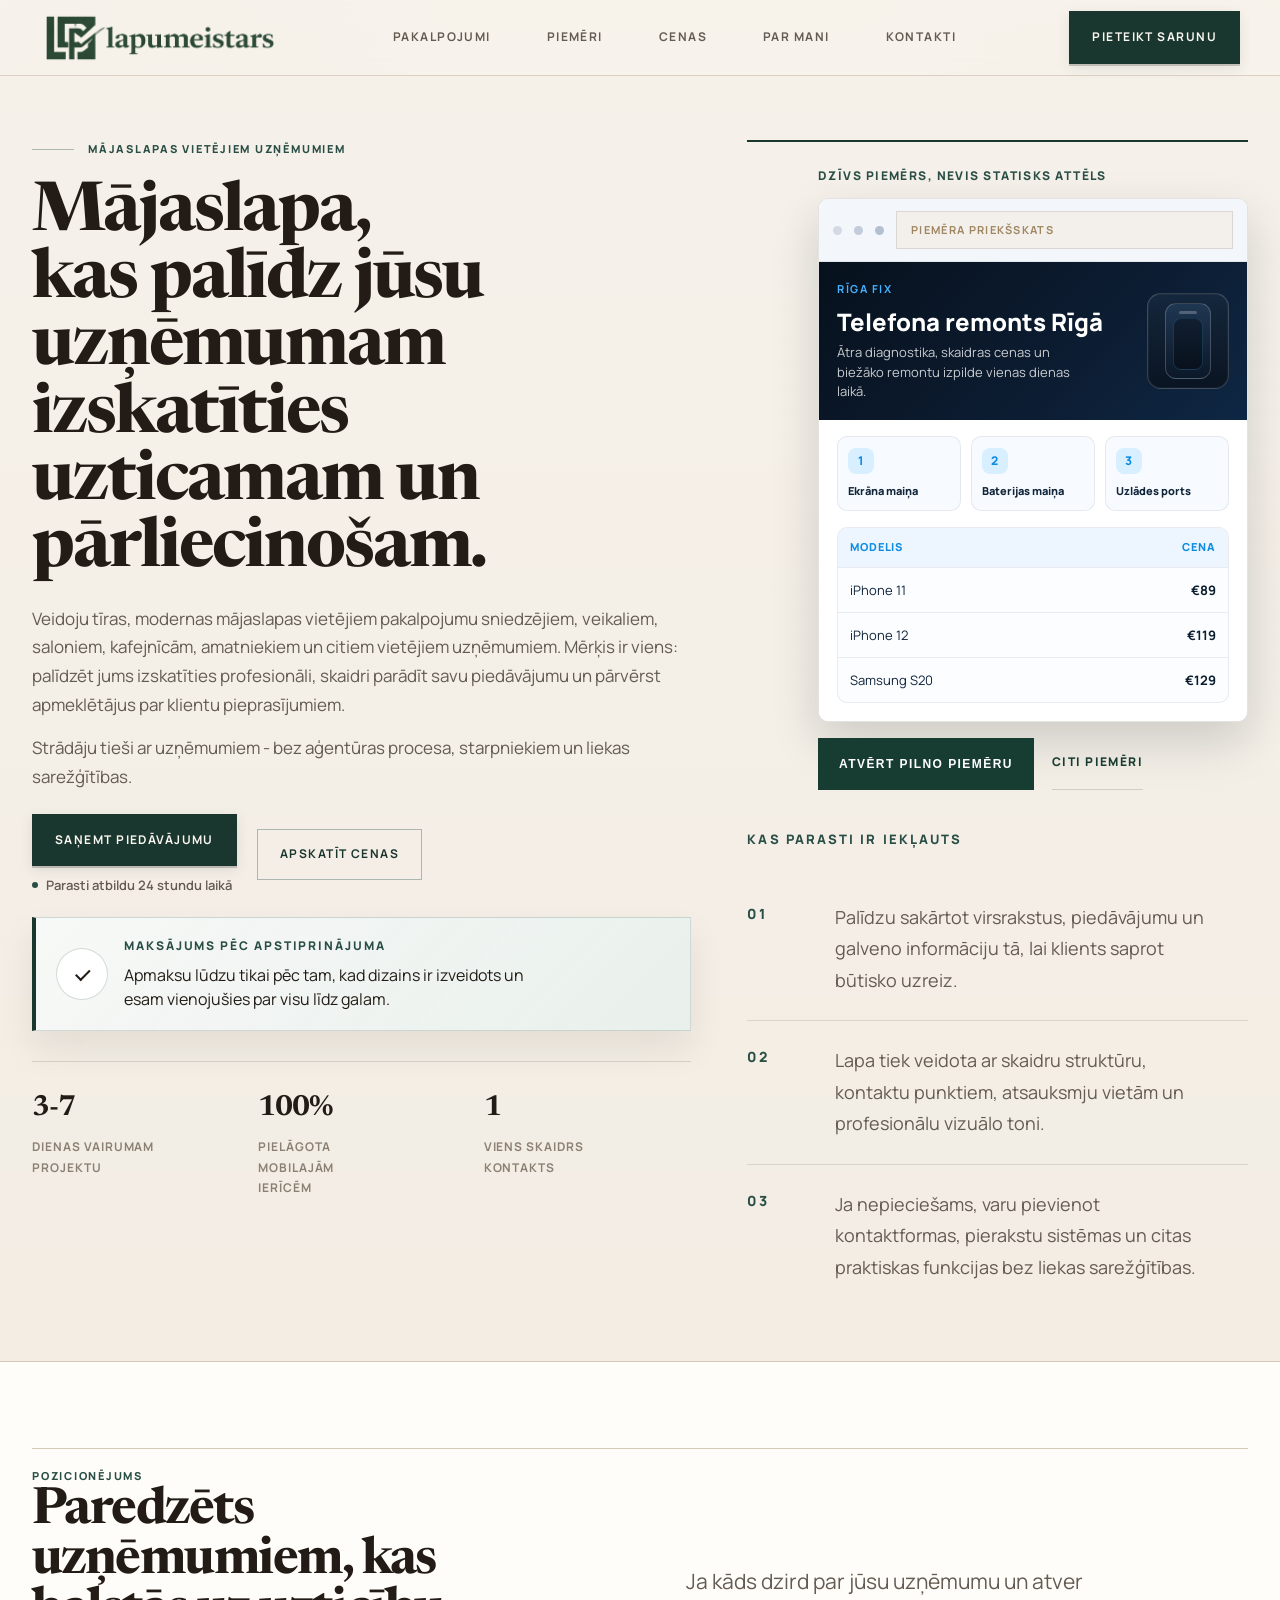
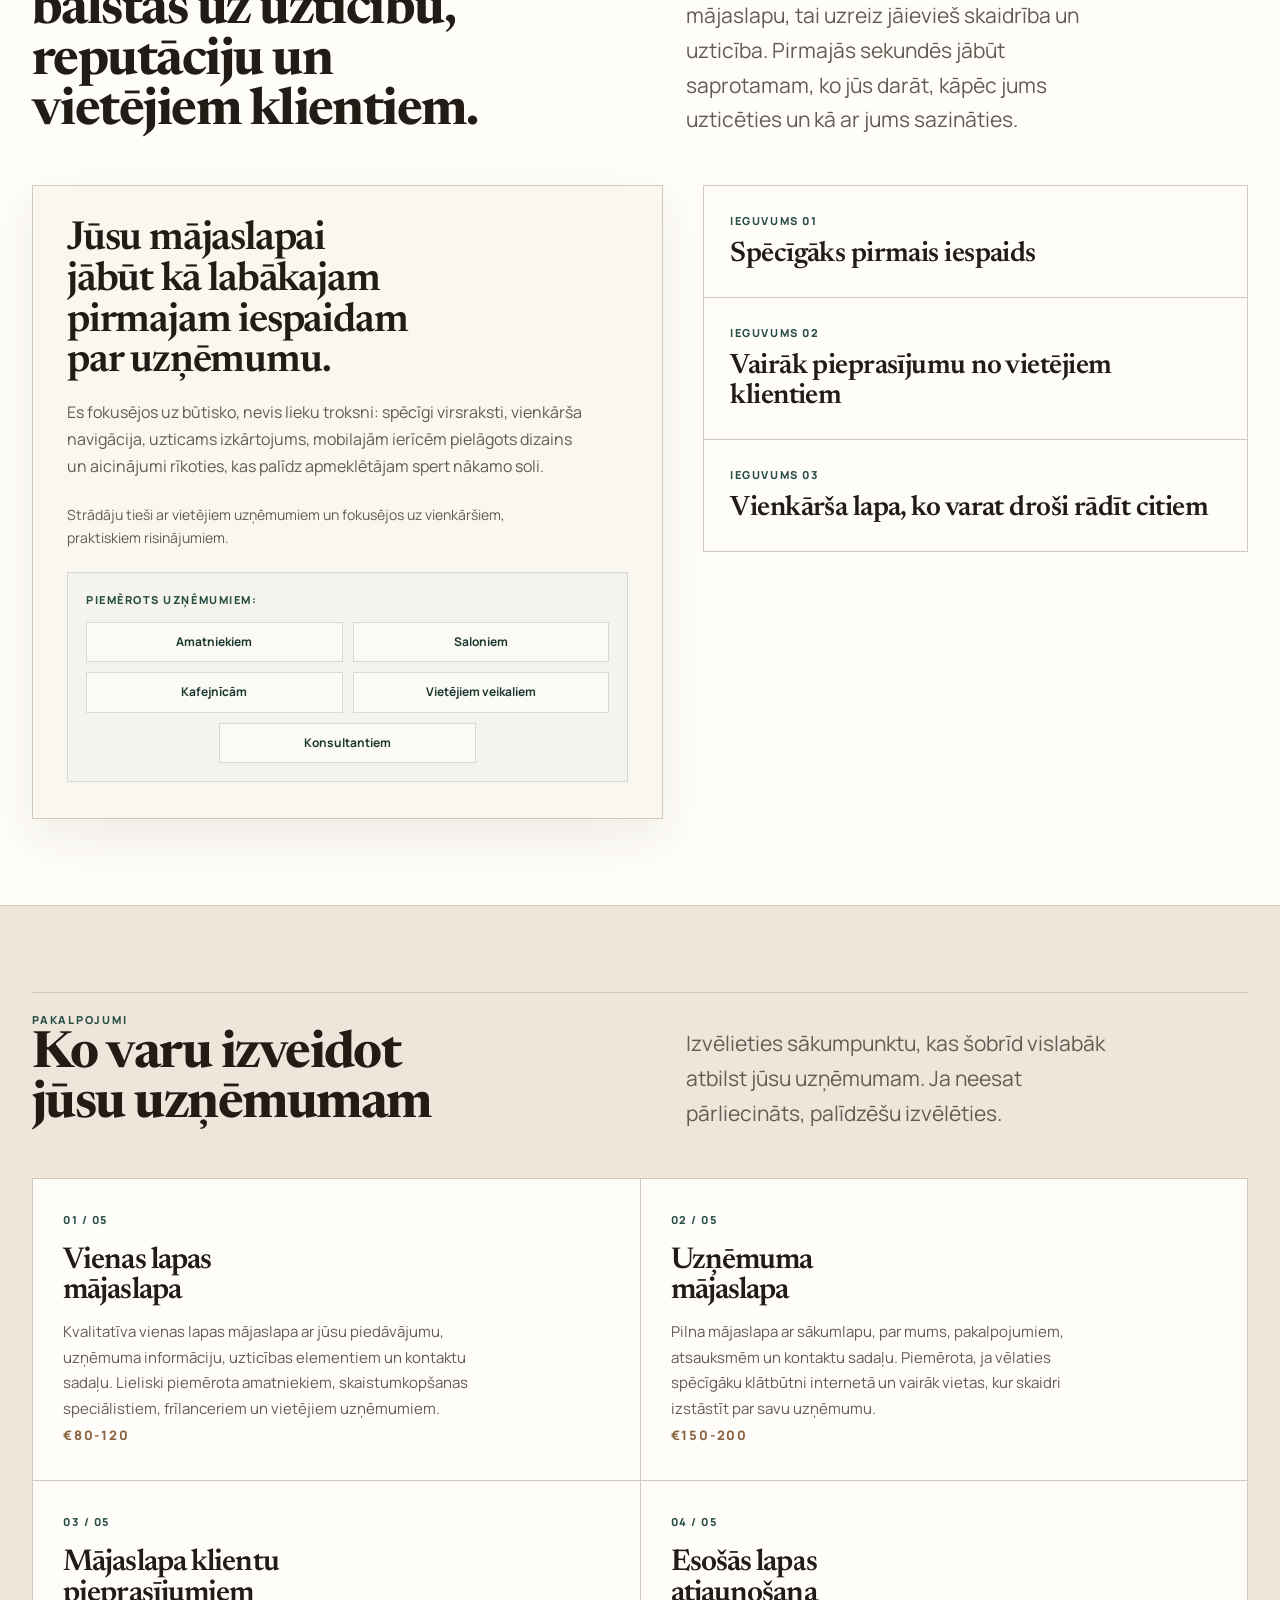
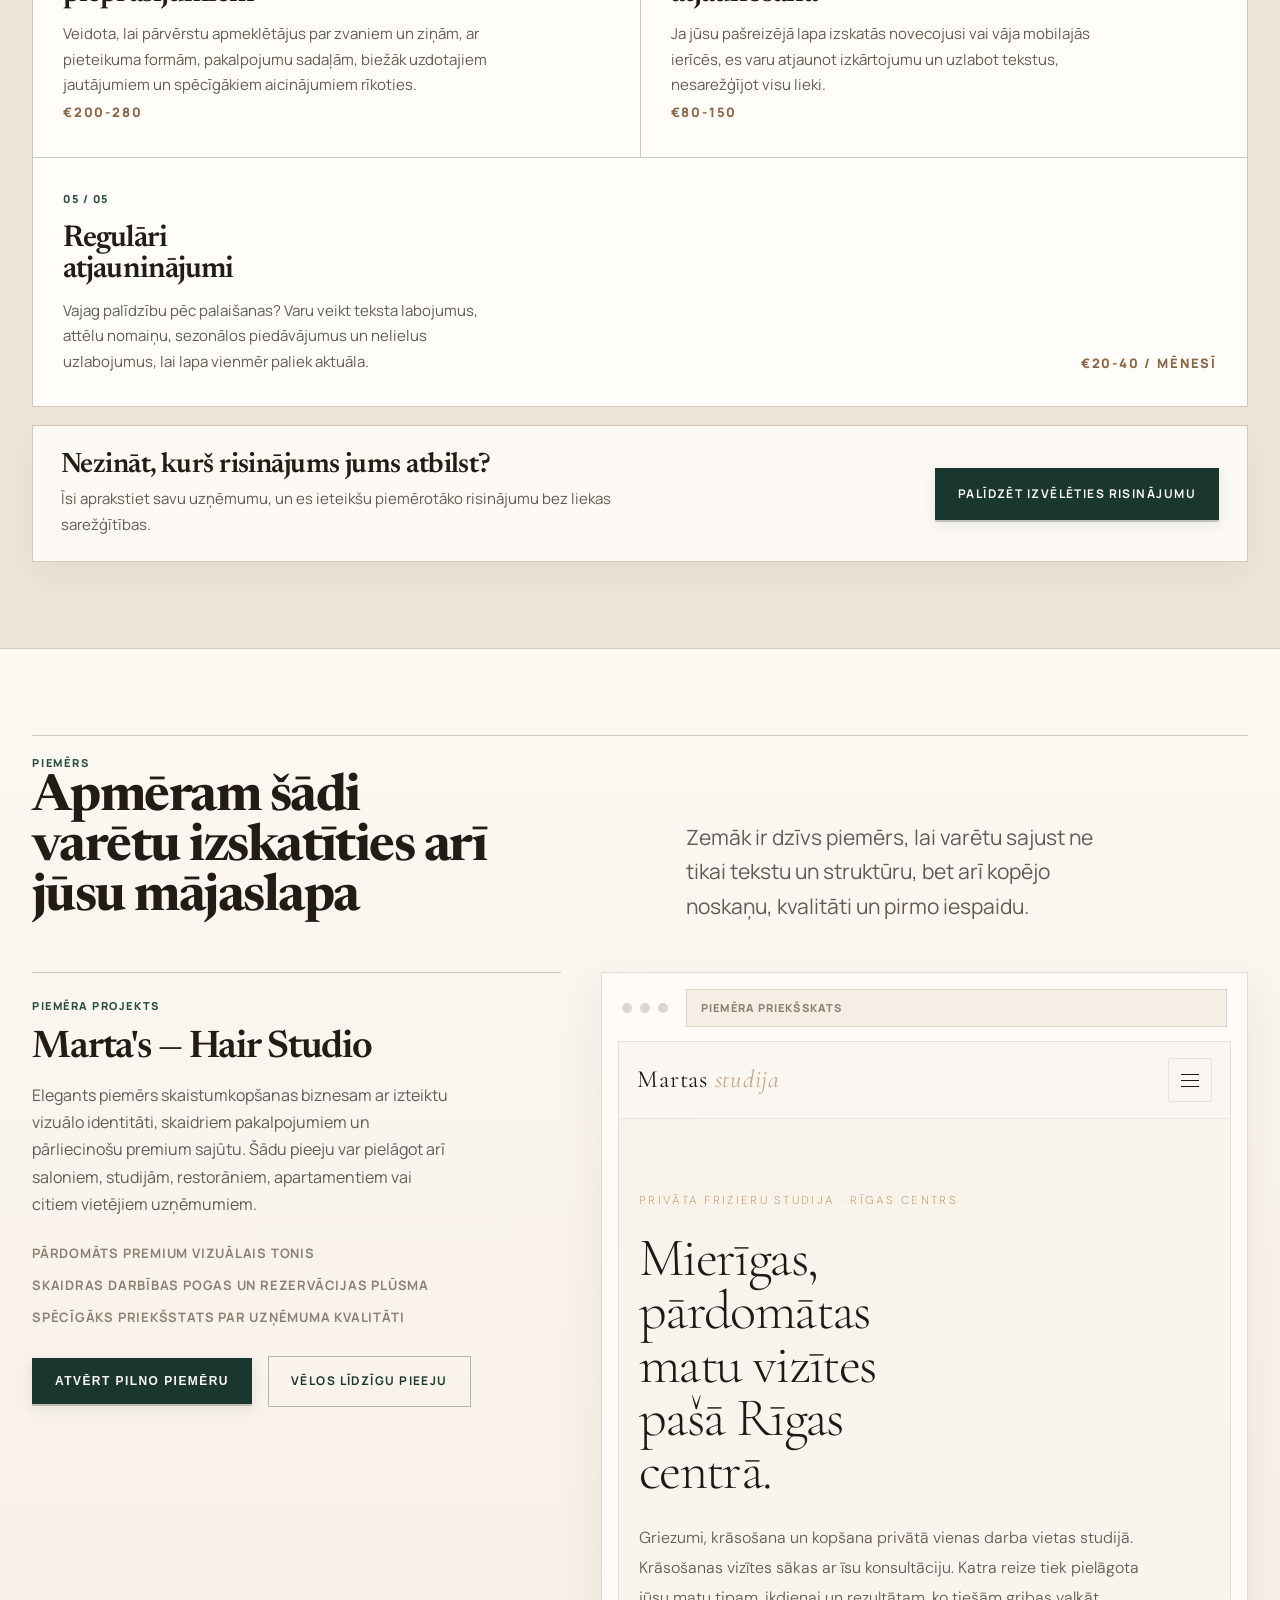
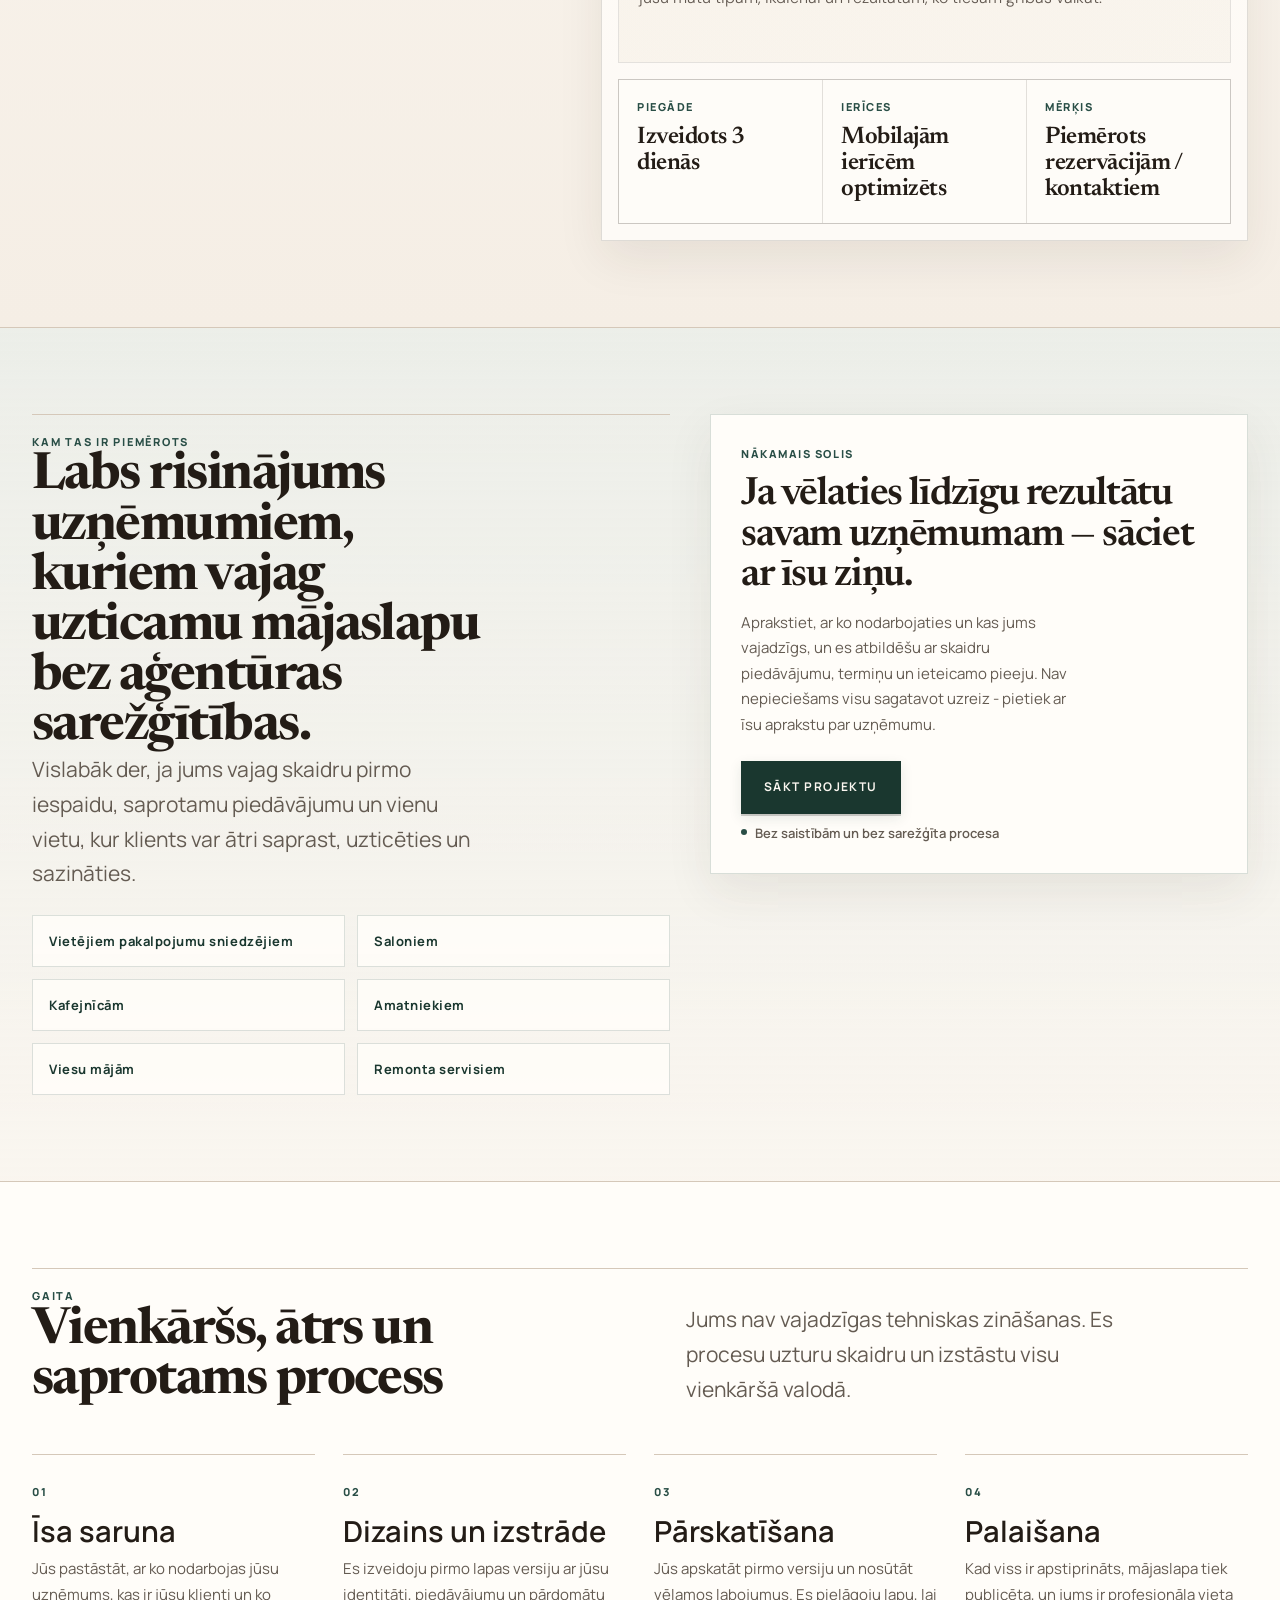
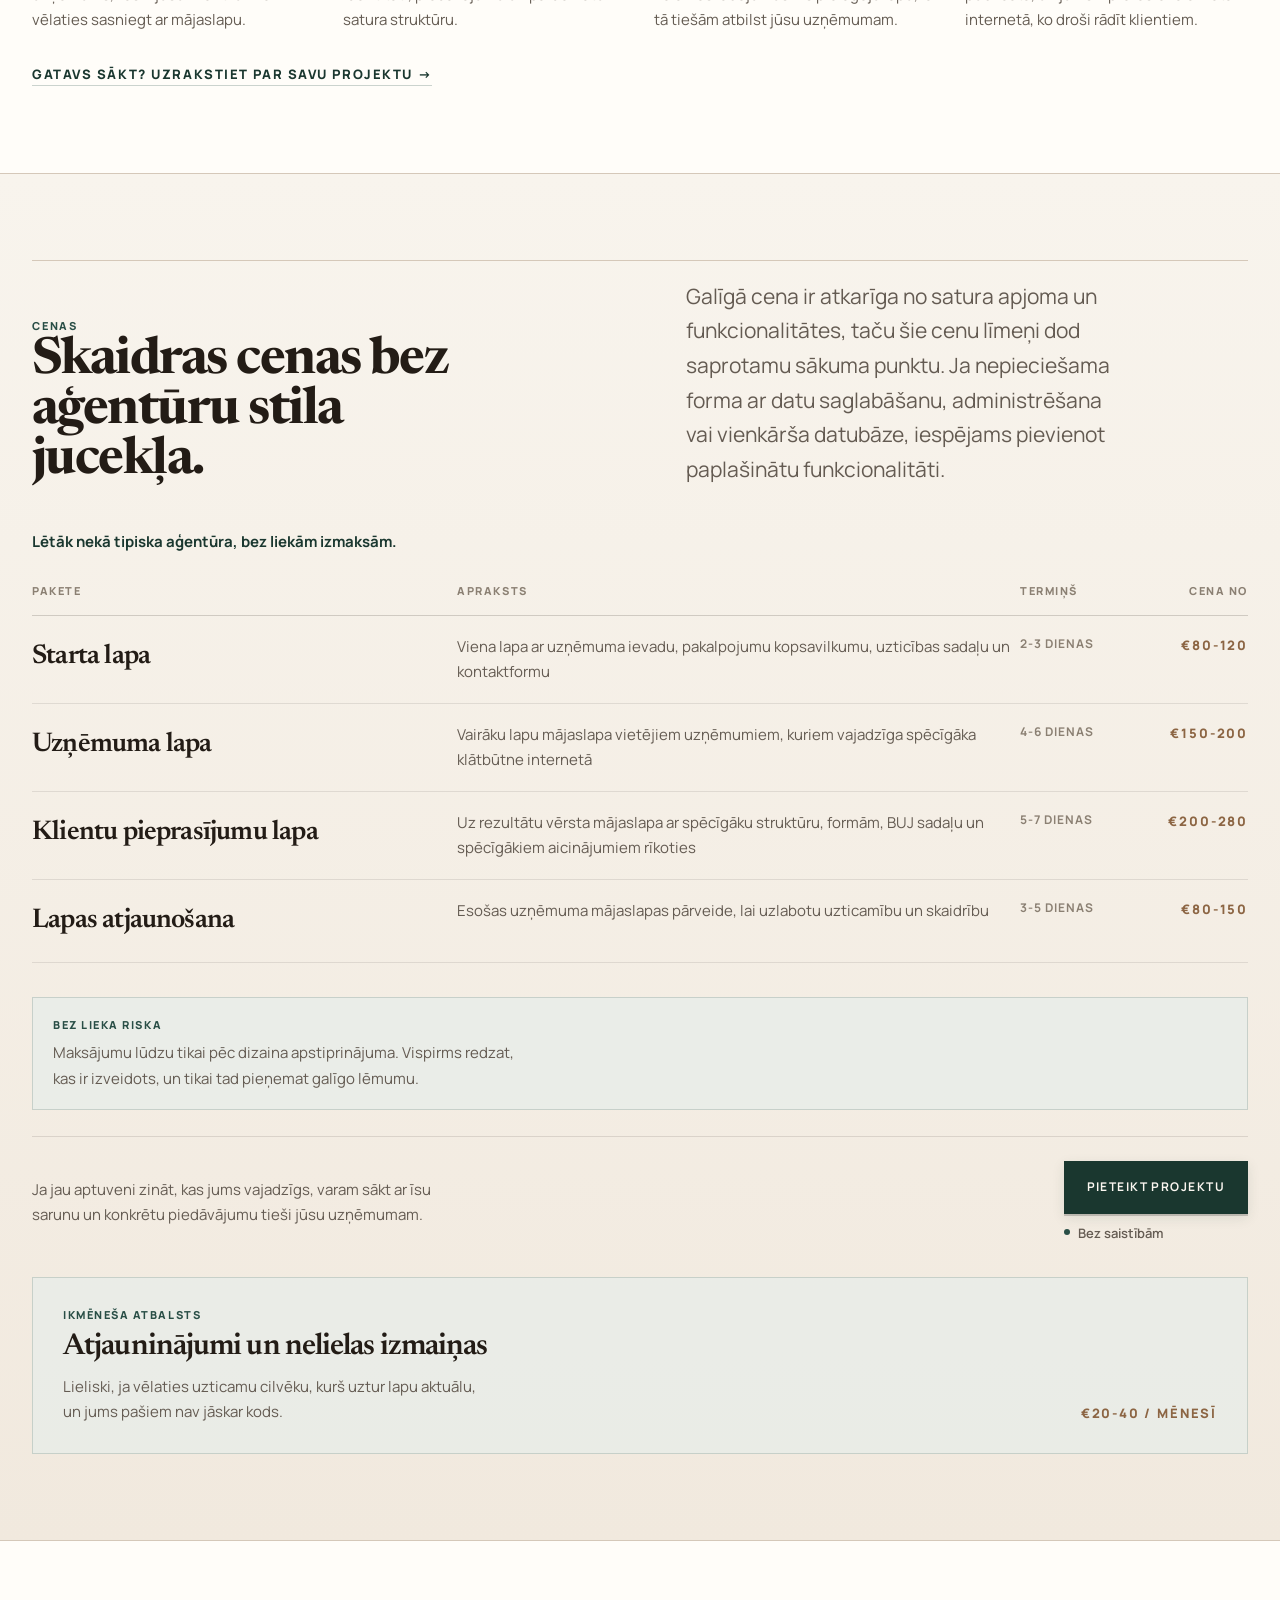
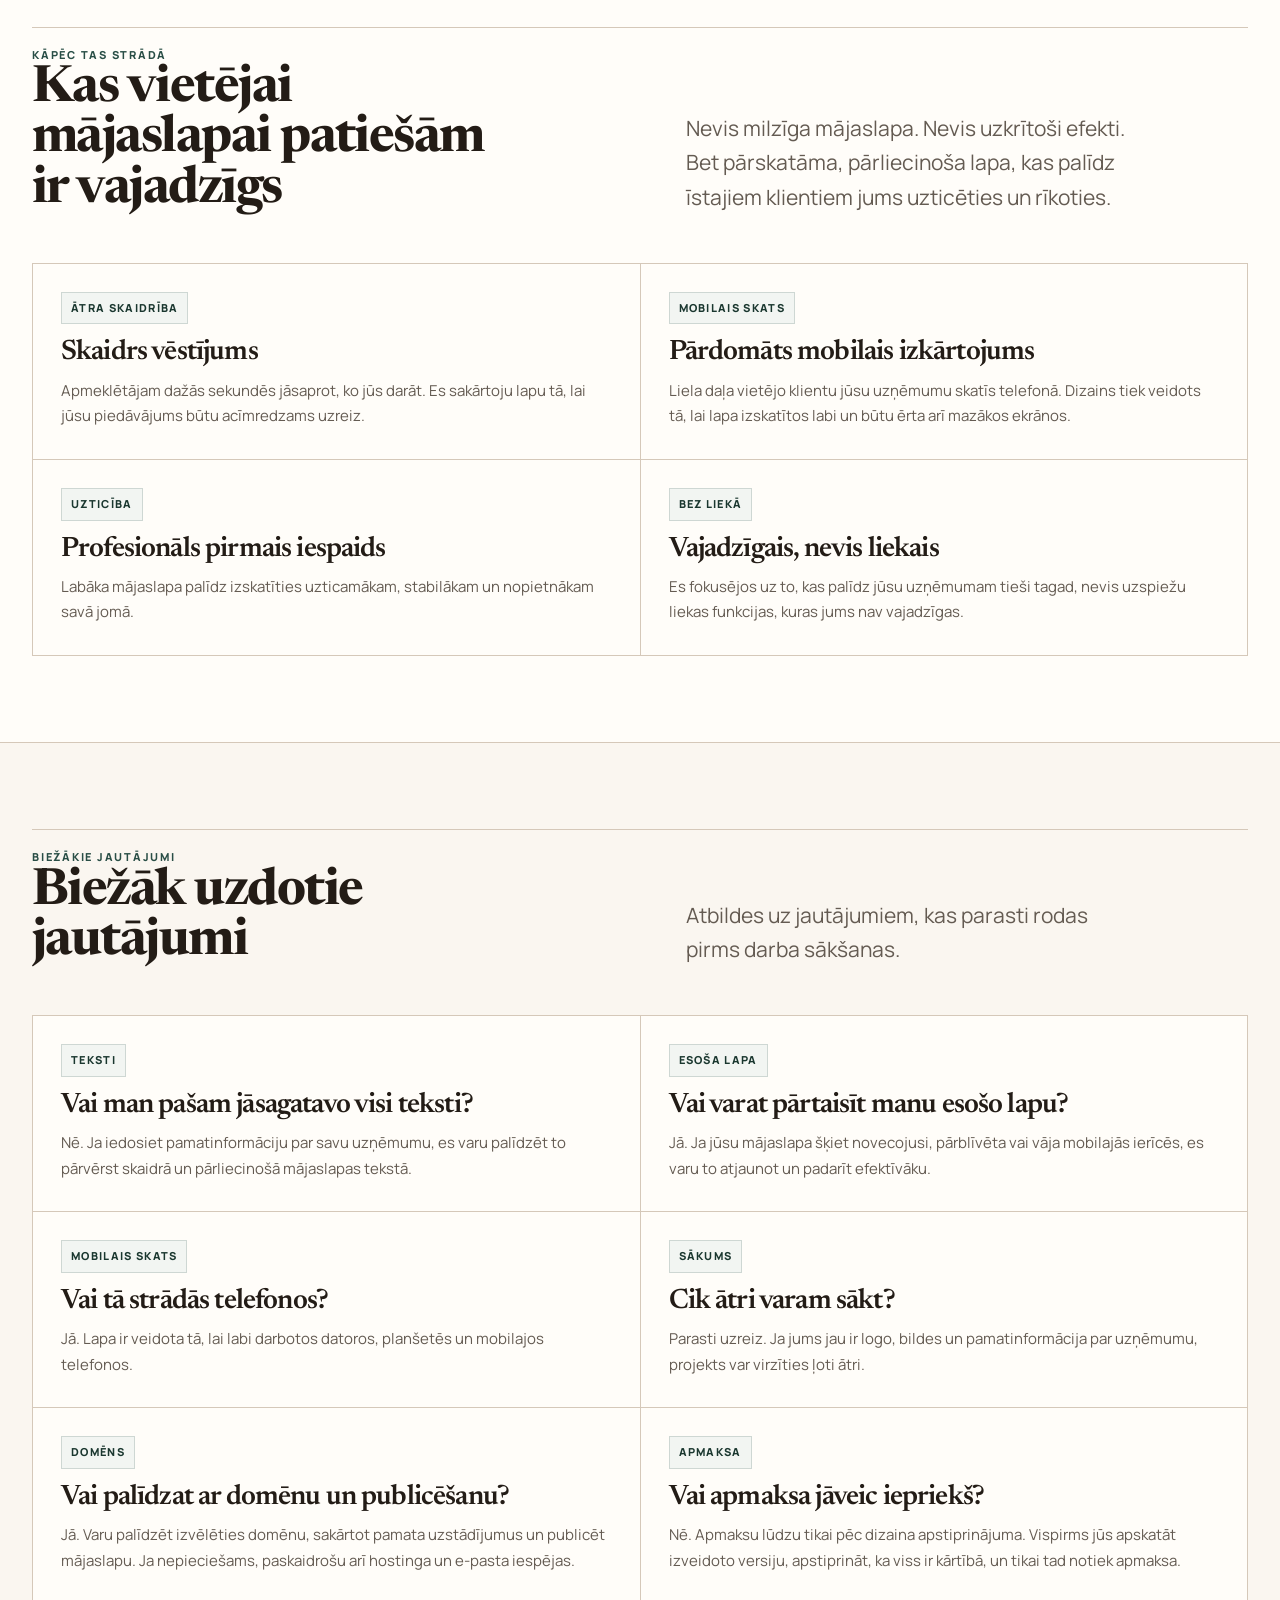
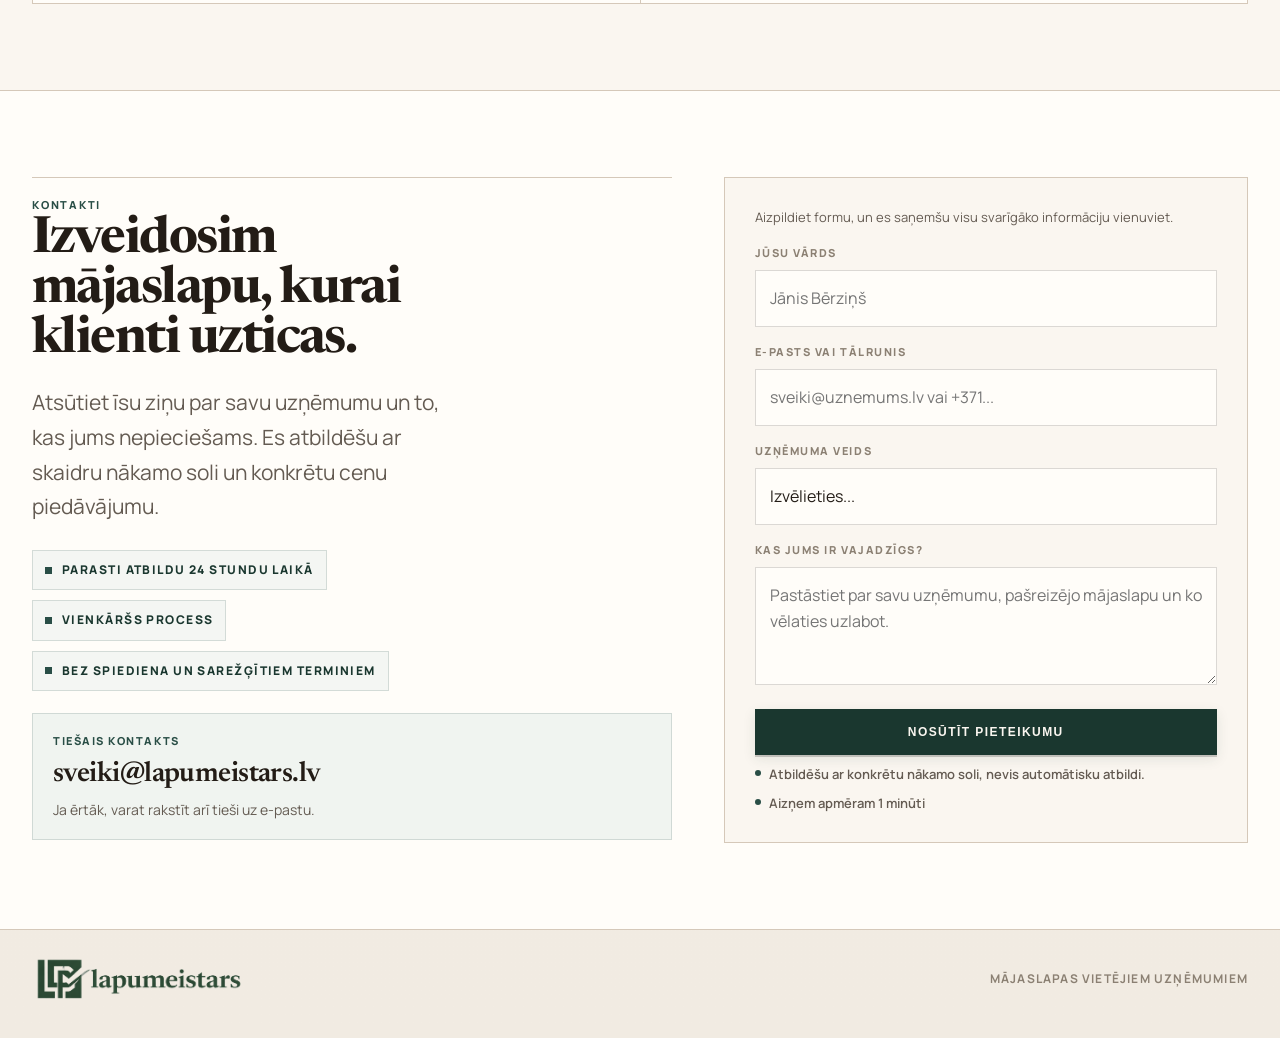
==== commit 602b15cf: "Update index.html" ====
--- a/index.html
+++ b/index.html
@@ -602,26 +602,50 @@
     }
 
     .proof-note {
-      padding-top: 18px;
-      border-top: 1px solid rgba(35, 28, 22, 0.12);
       font-size: 14px;
       color: var(--muted);
       max-width: 50ch;
     }
 
-    .micro-list {
+    .fit-mini {
+      margin-top: 22px;
+      padding: 18px;
+      border: 1px solid rgba(41, 78, 70, 0.16);
+      background: rgba(230, 238, 235, 0.34);
+    }
+
+    .fit-mini-title {
+      margin-bottom: 12px;
+      font-size: 11px;
+      font-weight: 800;
+      letter-spacing: 0.14em;
+      text-transform: uppercase;
+      color: var(--accent);
+    }
+
+    .fit-mini-list {
       display: grid;
       grid-template-columns: repeat(2, minmax(0, 1fr));
-      gap: 10px 18px;
-      list-style: none;
-    }
-
-    .micro-list li {
+      gap: 10px;
+    }
+
+    .fit-mini-list span {
+      display: flex;
+      align-items: center;
+      justify-content: center;
+      padding: 9px 12px;
+      border: 1px solid rgba(41, 78, 70, 0.18);
+      background: rgba(255, 253, 249, 0.74);
+      color: var(--accent-strong);
       font-size: 12px;
       font-weight: 700;
-      letter-spacing: 0.08em;
-      text-transform: uppercase;
-      color: var(--muted-soft);
+      text-align: center;
+    }
+
+    .fit-mini-list span:last-child {
+      grid-column: 1 / -1;
+      justify-self: center;
+      width: min(100%, calc(50% - 5px));
     }
 
     .outcome-list {
@@ -717,6 +741,35 @@
       letter-spacing: 0.14em;
       text-transform: uppercase;
       color: var(--warm);
+    }
+
+    .services-guidance {
+      display: grid;
+      grid-template-columns: minmax(0, 1fr) auto;
+      gap: 24px;
+      align-items: center;
+      margin-top: 18px;
+      padding: 24px 28px;
+      border: 1px solid var(--line);
+      background: rgba(255, 253, 249, 0.82);
+      box-shadow: 0 14px 34px rgba(45, 35, 22, 0.06);
+    }
+
+    .services-guidance-title {
+      display: block;
+      margin-bottom: 6px;
+      font-family: "Newsreader", serif;
+      font-size: 28px;
+      font-weight: 600;
+      line-height: 1.08;
+      letter-spacing: -0.02em;
+      color: var(--ink);
+    }
+
+    .services-guidance p {
+      max-width: 62ch;
+      color: var(--muted);
+      font-size: 15px;
     }
 
     .examples-section {
@@ -1099,6 +1152,24 @@
       font-size: 15px;
     }
 
+    .steps-cta {
+      display: inline-flex;
+      margin-top: 30px;
+      font-size: 13px;
+      font-weight: 800;
+      letter-spacing: 0.12em;
+      text-transform: uppercase;
+      color: var(--accent-strong);
+      border-bottom: 1px solid rgba(41, 78, 70, 0.24);
+      transition: color 0.2s ease, border-color 0.2s ease, transform 0.2s ease;
+    }
+
+    .steps-cta:hover {
+      color: var(--accent);
+      border-color: currentColor;
+      transform: translateX(3px);
+    }
+
     .pricing-section {
       background: linear-gradient(180deg, #f8f4ed, #f1e9de);
       border-bottom: 1px solid var(--line);
@@ -1259,9 +1330,19 @@
       background: var(--surface);
     }
 
-    .faq-item-wide { grid-column: 1 / -1; }
-
-    .faq-item-wide .faq-body { max-width: 64ch; }
+    .why-highlight,
+    .faq-highlight {
+      display: inline-flex;
+      margin-bottom: 14px;
+      padding: 6px 9px;
+      border: 1px solid rgba(41, 78, 70, 0.18);
+      background: rgba(230, 238, 235, 0.5);
+      color: var(--accent-strong);
+      font-size: 11px;
+      font-weight: 800;
+      letter-spacing: 0.12em;
+      text-transform: uppercase;
+    }
 
     .why-title,
     .faq-title {
@@ -1308,12 +1389,31 @@
 
     .contact-meta {
       display: grid;
-      gap: 8px;
+      gap: 10px;
       font-size: 12px;
       font-weight: 800;
       letter-spacing: 0.12em;
       text-transform: uppercase;
       color: var(--muted-soft);
+    }
+
+    .contact-meta span {
+      display: inline-flex;
+      align-items: center;
+      gap: 10px;
+      width: fit-content;
+      padding: 9px 12px;
+      border: 1px solid rgba(41, 78, 70, 0.16);
+      background: rgba(230, 238, 235, 0.45);
+      color: var(--accent-strong);
+    }
+
+    .contact-meta span::before {
+      content: "";
+      width: 7px;
+      height: 7px;
+      flex: 0 0 7px;
+      background: var(--accent);
     }
 
     .contact-direct {
@@ -1567,6 +1667,11 @@
         grid-template-columns: 1fr;
       }
 
+      .services-guidance {
+        grid-template-columns: 1fr;
+        align-items: stretch;
+      }
+
       .example-browser-screen,
       .example-browser-screen iframe {
         min-height: 560px;
@@ -1718,6 +1823,7 @@
       .mid-cta-panel .action-stack,
       .pricing-actions .action-stack,
       .hero-preview-actions > *,
+      .services-guidance .btn-primary,
       .contact-button {
         width: 100%;
       }
@@ -1730,6 +1836,7 @@
       .pricing-actions .action-stack > a,
       .hero-preview-actions > a,
       .hero-preview-actions > button,
+      .services-guidance .btn-primary,
       .contact-button {
         display: flex;
         align-items: center;
@@ -1820,10 +1927,6 @@
         grid-template-columns: 1fr;
       }
 
-      .micro-list {
-        grid-template-columns: 1fr;
-      }
-
       .section,
       .pricing-inner,
       .contact-inner {
@@ -1833,6 +1936,10 @@
       .section-header {
         margin-bottom: 28px;
         gap: 18px;
+      }
+
+      .fit-mini-list span:last-child {
+        width: 100%;
       }
 
       .proof-panel,
@@ -2292,15 +2399,18 @@
             mobilajām ierīcēm pielāgots dizains un aicinājumi rīkoties, kas palīdz apmeklētājam spert nākamo soli.
           </p>
           <p class="proof-note">
-            Strādāju tieši ar vietējiem uzņēmumiem, saprotu to vajadzības un fokusējos uz vienkāršiem, praktiskiem risinājumiem.
+            Strādāju tieši ar vietējiem uzņēmumiem un fokusējos uz vienkāršiem, praktiskiem risinājumiem.
           </p>
-          <ul class="micro-list">
-            <li>Piemērots amatniekiem</li>
-            <li>Piemērots saloniem</li>
-            <li>Piemērots kafejnīcām</li>
-            <li>Piemērots vietējiem veikaliem</li>
-            <li>Piemērots konsultantiem</li>
-          </ul>
+          <div class="fit-mini">
+            <p class="fit-mini-title">Piemērots uzņēmumiem:</p>
+            <div class="fit-mini-list" aria-label="Piemērots uzņēmumu veidiem">
+              <span>Amatniekiem</span>
+              <span>Saloniem</span>
+              <span>Kafejnīcām</span>
+              <span>Vietējiem veikaliem</span>
+              <span>Konsultantiem</span>
+            </div>
+          </div>
         </div>
 
         <div class="outcome-list">
@@ -2326,10 +2436,10 @@
       <div class="section-header reveal">
         <div>
           <p class="section-flag">Pakalpojumi</p>
-          <h2 class="section-title">Ko es varu izveidot jūsu uzņēmumam</h2>
+          <h2 class="section-title">Ko varu izveidot jūsu uzņēmumam</h2>
         </div>
         <p class="section-desc">
-          Izvēlieties risinājumu, kas šobrīd vislabāk atbilst jūsu uzņēmumam. Var sākt vienkārši un vēlāk paplašināt.
+          Izvēlieties sākumpunktu, kas šobrīd vislabāk atbilst jūsu uzņēmumam. Ja neesat pārliecināts, palīdzēšu izvēlēties.
         </p>
       </div>
 
@@ -2382,6 +2492,14 @@
           <span class="service-price">€20-40 / mēnesī</span>
         </article>
       </div>
+
+      <div class="services-guidance reveal delay-2">
+        <div>
+          <strong class="services-guidance-title">Nezināt, kurš risinājums jums atbilst?</strong>
+          <p>Īsi aprakstiet savu uzņēmumu, un es ieteikšu piemērotāko risinājumu bez liekas sarežģītības.</p>
+        </div>
+        <a href="#contact" class="btn-primary">Palīdzēt izvēlēties risinājumu</a>
+      </div>
     </div>
   </section>
 
@@ -2485,9 +2603,9 @@
       <div class="mid-cta-grid reveal">
         <div class="mid-cta-copy">
           <p class="section-flag">Kam tas ir piemērots</p>
-          <h2 class="section-title">Labs risinājums uzņēmumiem, kuriem vajag uzticamu mājaslapu bez aģentūras jucekļa.</h2>
+          <h2 class="section-title">Labs risinājums uzņēmumiem, kuriem vajag uzticamu mājaslapu bez aģentūras sarežģītības.</h2>
           <p class="section-desc">
-            Vislabāk der, ja jums vajag skaidru pirmo iespaidu, saprotamu piedāvājumu un vienu vietu, kur klients var ērti pieteikties vai sazināties.
+            Vislabāk der, ja jums vajag skaidru pirmo iespaidu, saprotamu piedāvājumu un vienu vietu, kur klients var ātri saprast, uzticēties un sazināties.
           </p>
           <ul class="fit-list">
             <li class="fit-item">Vietējiem pakalpojumu sniedzējiem</li>
@@ -2495,6 +2613,7 @@
             <li class="fit-item">Kafejnīcām</li>
             <li class="fit-item">Amatniekiem</li>
             <li class="fit-item">Viesu mājām</li>
+            <li class="fit-item">Remonta servisiem</li>
           </ul>
         </div>
 
@@ -2503,6 +2622,7 @@
           <h3 class="mid-cta-title">Ja vēlaties līdzīgu rezultātu savam uzņēmumam — sāciet ar īsu ziņu.</h3>
           <p class="mid-cta-body">
             Aprakstiet, ar ko nodarbojaties un kas jums vajadzīgs, un es atbildēšu ar skaidru piedāvājumu, termiņu un ieteicamo pieeju.
+            Nav nepieciešams visu sagatavot uzreiz - pietiek ar īsu aprakstu par uzņēmumu.
           </p>
           <div class="action-stack">
             <a href="#contact" class="btn-primary">Sākt projektu</a>
@@ -2544,17 +2664,18 @@
           <span class="step-num">03</span>
           <h3 class="step-title">Pārskatīšana</h3>
           <p class="step-body">
-            Jūs apskatāt melnrakstu un nosūtāt vēlamos labojumus. Es pielāgoju lapu, lai tā tiešām atbilst jūsu uzņēmumam.
+            Jūs apskatāt pirmo versiju un nosūtāt vēlamos labojumus. Es pielāgoju lapu, lai tā tiešām atbilst jūsu uzņēmumam.
           </p>
         </article>
         <article class="step">
           <span class="step-num">04</span>
           <h3 class="step-title">Palaišana</h3>
           <p class="step-body">
-            Kad viss ir apstiprināts, mājaslapa tiek publicēta un jums ir profesionāla vieta internetā, ko droši varat rādīt klientiem.
+            Kad viss ir apstiprināts, mājaslapa tiek publicēta, un jums ir profesionāla vieta internetā, ko droši rādīt klientiem.
           </p>
         </article>
       </div>
+      <a href="#contact" class="steps-cta reveal delay-2">Gatavs sākt? Uzrakstiet par savu projektu →</a>
     </div>
   </section>
 
@@ -2645,34 +2766,38 @@
       <div class="section-header reveal">
         <div>
           <p class="section-flag">Kāpēc tas strādā</p>
-          <h2 class="section-title">Kas vietējiem uzņēmumiem parasti ir vajadzīgs visvairāk</h2>
+          <h2 class="section-title">Kas vietējai mājaslapai patiešām ir vajadzīgs</h2>
         </div>
         <p class="section-desc">
-          Nevis milzīga mājaslapa. Nevis uzkrītoši efekti. Bet tīra, pārliecinoša lapa, kas palīdz īstiem klientiem jums uzticēties un rīkoties.
+          Nevis milzīga mājaslapa. Nevis uzkrītoši efekti. Bet pārskatāma, pārliecinoša lapa, kas palīdz īstajiem klientiem jums uzticēties un rīkoties.
         </p>
       </div>
 
       <div class="why-grid reveal delay-1">
         <article class="why-card">
+          <span class="why-highlight">Ātra skaidrība</span>
           <h3 class="why-title">Skaidrs vēstījums</h3>
           <p class="why-body">
-            Apmeklētājam dažās sekundēs jāsaprot, ko jūs darāt. Es sakārtoju lapu tā, lai jūsu vērtība būtu acīmredzama uzreiz.
+            Apmeklētājam dažās sekundēs jāsaprot, ko jūs darāt. Es sakārtoju lapu tā, lai jūsu piedāvājums būtu acīmredzams uzreiz.
           </p>
         </article>
         <article class="why-card">
+          <span class="why-highlight">Mobilais skats</span>
           <h3 class="why-title">Pārdomāts mobilais izkārtojums</h3>
           <p class="why-body">
-            Lielākā daļa vietējo klientu skatīs jūsu uzņēmumu telefonā. Dizains tiek veidots tā, lai izskatītos labi un būtu ērts arī mazākos ekrānos.
+            Liela daļa vietējo klientu jūsu uzņēmumu skatīs telefonā. Dizains tiek veidots tā, lai lapa izskatītos labi un būtu ērta arī mazākos ekrānos.
           </p>
         </article>
         <article class="why-card">
+          <span class="why-highlight">Uzticība</span>
           <h3 class="why-title">Profesionāls pirmais iespaids</h3>
           <p class="why-body">
             Labāka mājaslapa palīdz izskatīties uzticamākam, stabilākam un nopietnākam savā jomā.
           </p>
         </article>
         <article class="why-card">
-          <h3 class="why-title">Praktiski, nevis pārbūvēti</h3>
+          <span class="why-highlight">Bez liekā</span>
+          <h3 class="why-title">Vajadzīgais, nevis liekais</h3>
           <p class="why-body">
             Es fokusējos uz to, kas palīdz jūsu uzņēmumam tieši tagad, nevis uzspiežu liekas funkcijas, kuras jums nav vajadzīgas.
           </p>
@@ -2686,42 +2811,54 @@
       <div class="section-header reveal">
         <div>
           <p class="section-flag">Biežākie jautājumi</p>
-          <h2 class="section-title">Daži jautājumi, ko klienti uzdod visbiežāk</h2>
+          <h2 class="section-title">Biežāk uzdotie jautājumi</h2>
         </div>
         <p class="section-desc">
-          Šie ir jautājumi, ko daudzi uzņēmumu īpašnieki uzdod pirms darba sākšanas.
+          Atbildes uz jautājumiem, kas parasti rodas pirms darba sākšanas.
         </p>
       </div>
 
       <div class="faq-grid reveal delay-1">
         <article class="faq-item">
+          <span class="faq-highlight">Teksti</span>
           <h3 class="faq-title">Vai man pašam jāsagatavo visi teksti?</h3>
           <p class="faq-body">
             Nē. Ja iedosiet pamatinformāciju par savu uzņēmumu, es varu palīdzēt to pārvērst skaidrā un pārliecinošā mājaslapas tekstā.
           </p>
         </article>
         <article class="faq-item">
+          <span class="faq-highlight">Esoša lapa</span>
           <h3 class="faq-title">Vai varat pārtaisīt manu esošo lapu?</h3>
           <p class="faq-body">
             Jā. Ja jūsu mājaslapa šķiet novecojusi, pārblīvēta vai vāja mobilajās ierīcēs, es varu to atjaunot un padarīt efektīvāku.
           </p>
         </article>
         <article class="faq-item">
+          <span class="faq-highlight">Mobilais skats</span>
           <h3 class="faq-title">Vai tā strādās telefonos?</h3>
           <p class="faq-body">
             Jā. Lapa ir veidota tā, lai labi darbotos datoros, planšetēs un mobilajos telefonos.
           </p>
         </article>
         <article class="faq-item">
+          <span class="faq-highlight">Sākums</span>
           <h3 class="faq-title">Cik ātri varam sākt?</h3>
           <p class="faq-body">
             Parasti uzreiz. Ja jums jau ir logo, bildes un pamatinformācija par uzņēmumu, projekts var virzīties ļoti ātri.
           </p>
         </article>
-        <article class="faq-item faq-item-wide">
+        <article class="faq-item">
+          <span class="faq-highlight">Domēns</span>
+          <h3 class="faq-title">Vai palīdzat ar domēnu un publicēšanu?</h3>
+          <p class="faq-body">
+            Jā. Varu palīdzēt izvēlēties domēnu, sakārtot pamata uzstādījumus un publicēt mājaslapu. Ja nepieciešams, paskaidrošu arī hostinga un e-pasta iespējas.
+          </p>
+        </article>
+        <article class="faq-item">
+          <span class="faq-highlight">Apmaksa</span>
           <h3 class="faq-title">Vai apmaksa jāveic iepriekš?</h3>
           <p class="faq-body">
-            Nē. Apmaksu lūdzu tikai pēc tam, kad dizains ir izveidots un esam vienojušies par visu līdz galam. Vispirms jūs apskatāt dizainu, apstiprināt, ka viss ir kārtībā, un tikai tad notiek apmaksa.
+            Nē. Apmaksu lūdzu tikai pēc dizaina apstiprinājuma. Vispirms jūs apskatāt izveidoto versiju, apstiprināt, ka viss ir kārtībā, un tikai tad notiek apmaksa.
           </p>
         </article>
       </div>
@@ -2732,7 +2869,7 @@
     <div class="contact-inner">
       <div class="contact-copy reveal">
         <p class="section-flag">Kontakti</p>
-        <h2 class="section-title">Izveidosim mājaslapu, kurai jūsu klienti uzticas.</h2>
+        <h2 class="section-title">Izveidosim mājaslapu, kurai klienti uzticas.</h2>
         <p class="section-desc">
           Atsūtiet īsu ziņu par savu uzņēmumu un to, kas jums nepieciešams. Es atbildēšu ar skaidru nākamo soli un konkrētu cenu piedāvājumu.
         </p>
@@ -2756,7 +2893,7 @@
           method="POST"
           accept-charset="UTF-8"
         >
-          <p class="form-helper">Aizpildiet formu, un saņemšu jūsu pieteikumu ar visu svarīgāko informāciju vienuviet.</p>
+          <p class="form-helper">Aizpildiet formu, un es saņemšu visu svarīgāko informāciju vienuviet.</p>
           <input type="hidden" name="_subject" value="Jauns pieprasījums no Lapumeistars" />
           <div class="form-field form-field-trap" aria-hidden="true">
             <label for="f-website">Mājaslapa</label>
@@ -2767,14 +2904,13 @@
             <input type="text" id="f-name" name="name" placeholder="Jānis Bērziņš" autocomplete="name" required />
           </div>
           <div class="form-field">
-            <label for="f-email">E-pasts</label>
+            <label for="f-contact">E-pasts vai tālrunis</label>
             <input
-              type="email"
-              id="f-email"
-              name="email"
-              placeholder="sveiki@uzņēmums.lv"
-              autocomplete="email"
-              inputmode="email"
+              type="text"
+              id="f-contact"
+              name="contact"
+              placeholder="sveiki@uznemums.lv vai +371..."
+              autocomplete="on"
               required
             />
           </div>
@@ -2800,6 +2936,7 @@
             ></textarea>
           </div>
           <button type="submit" class="contact-button">Nosūtīt pieteikumu</button>
+          <p class="cta-microcopy form-microcopy">Atbildēšu ar konkrētu nākamo soli, nevis automātisku atbildi.</p>
           <p class="cta-microcopy form-microcopy">Aizņem apmēram 1 minūti</p>
           <div class="form-msg" id="form-msg" aria-live="polite"></div>
         </form>
@@ -3302,8 +3439,3 @@
   </script>
 </body>
 </html>
-
-
-
-
-
